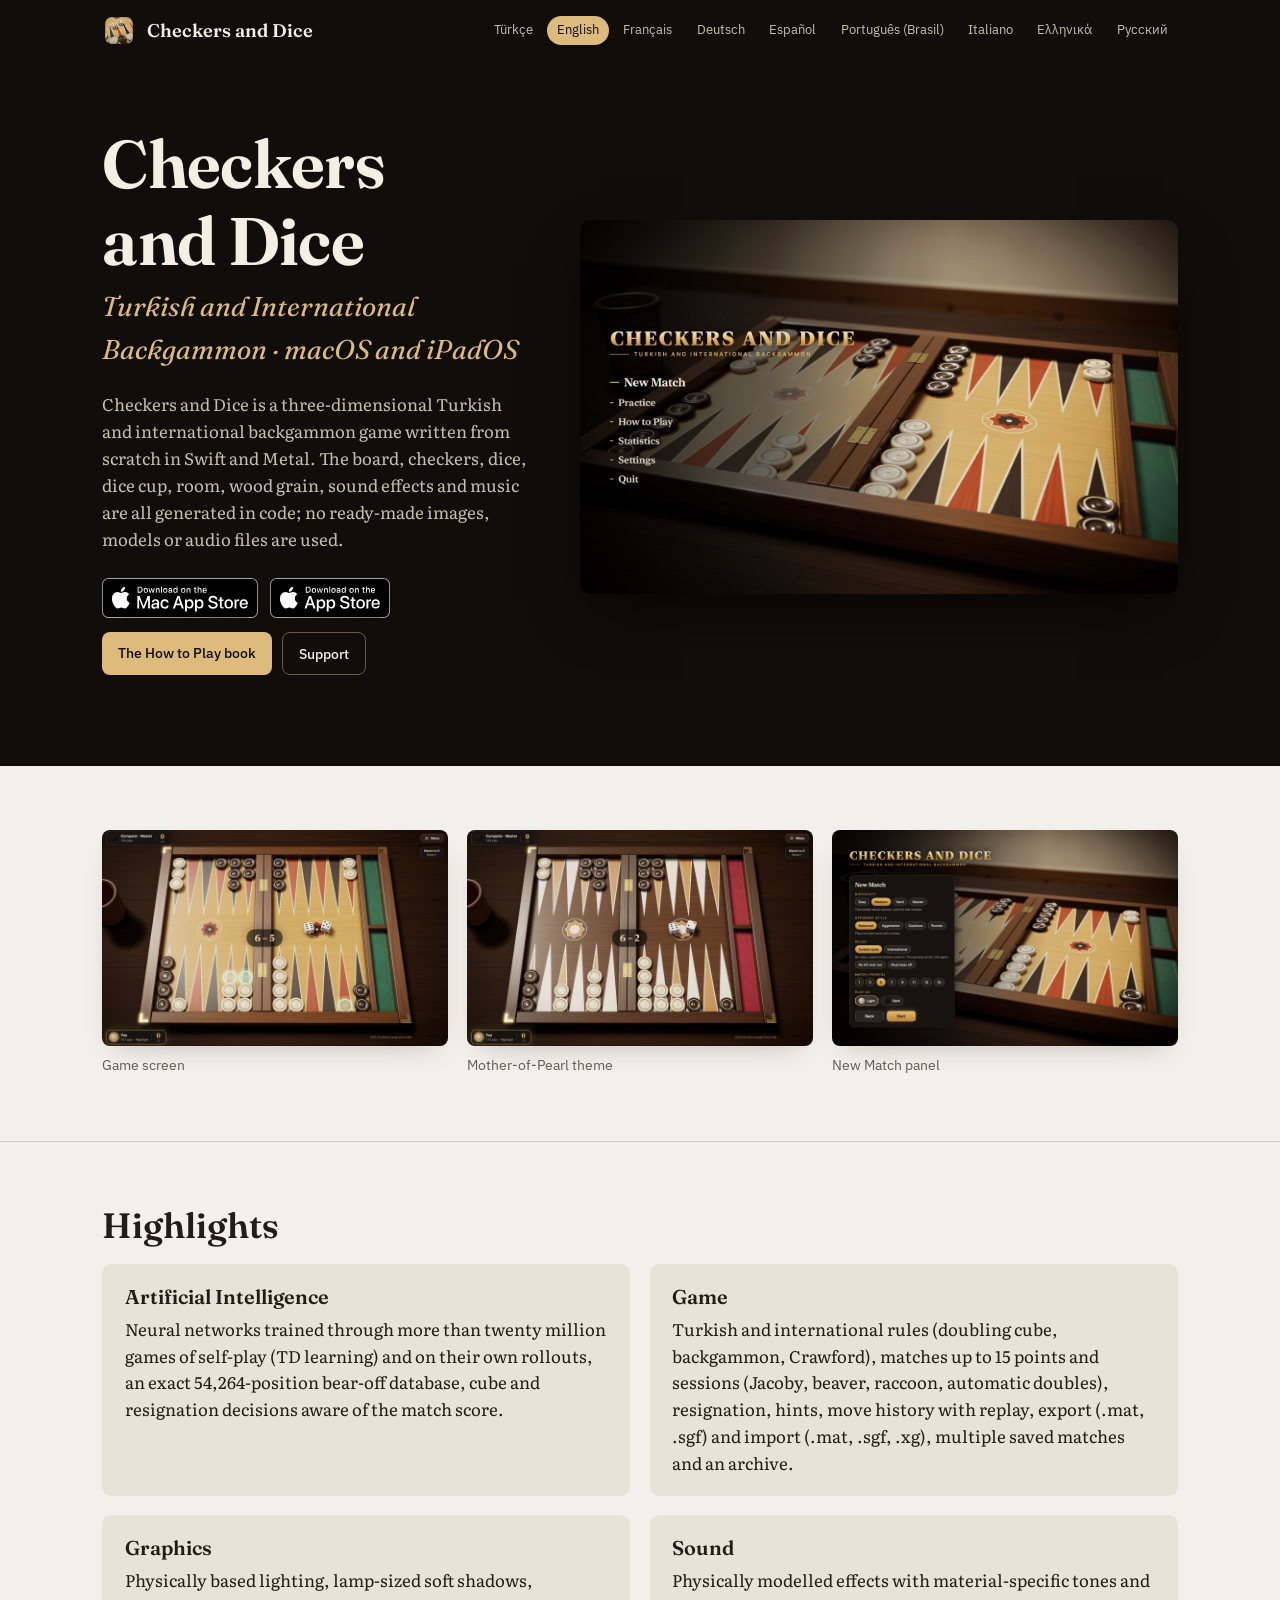
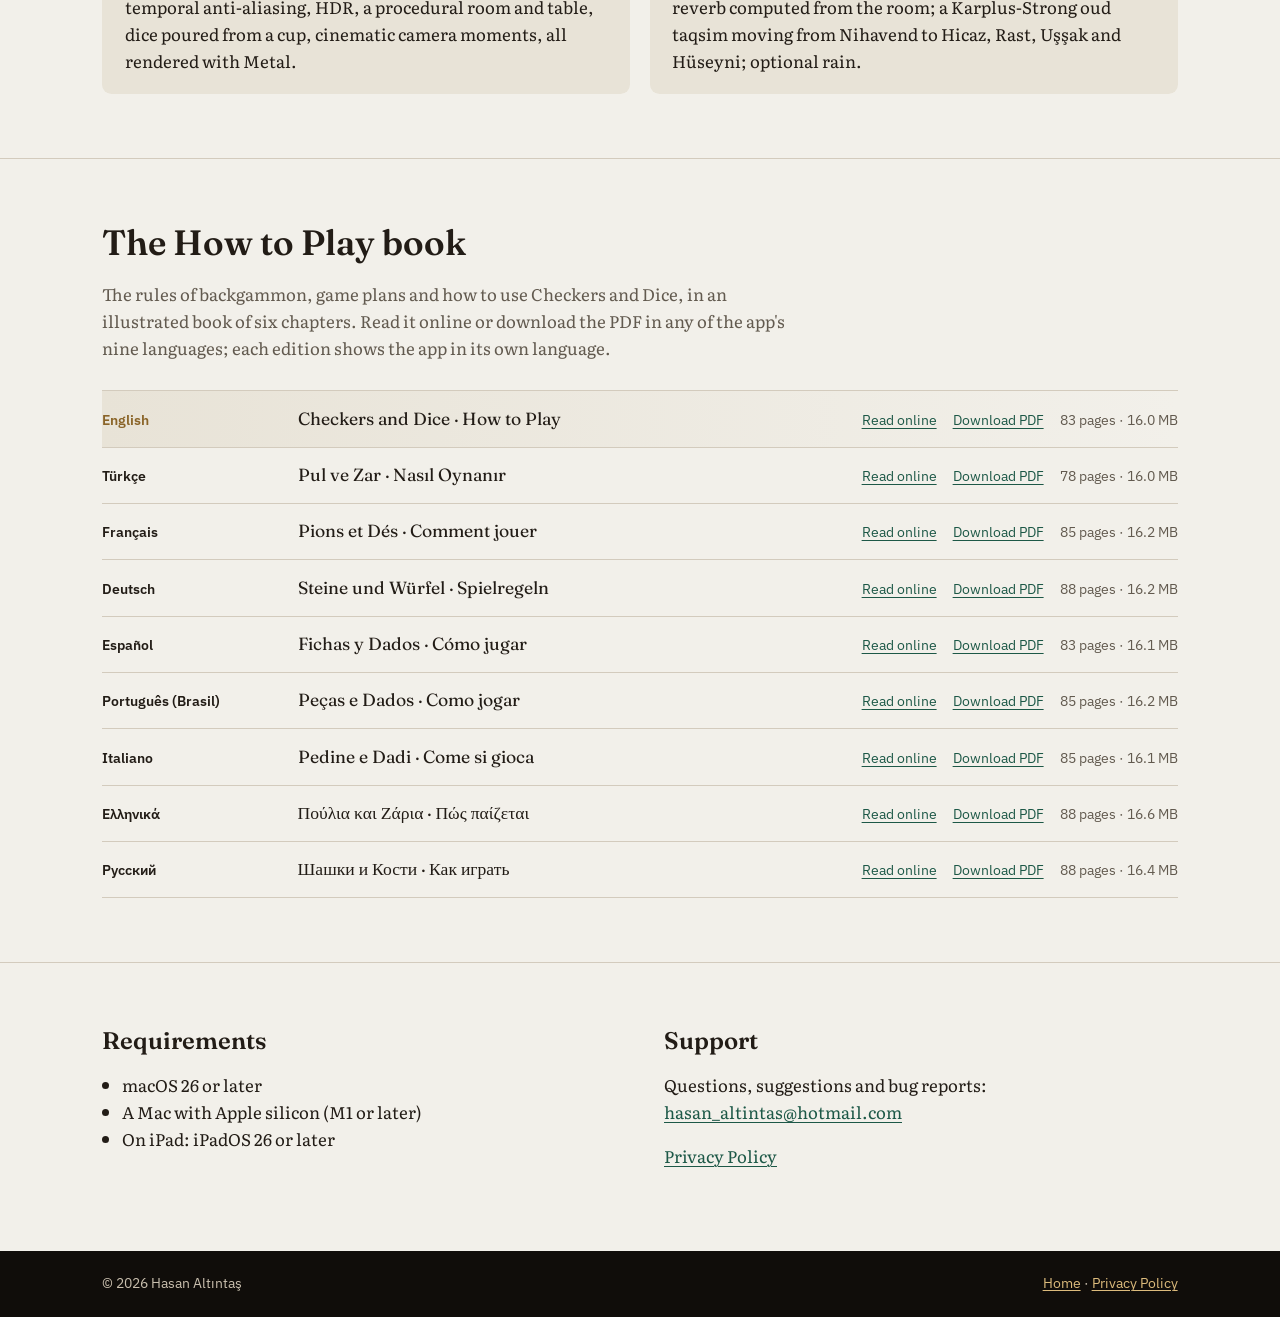
==== index.html @ a96666d7 "Dokuz dil (Yunanca ve Rusça eklendi), 1.8 kitapları ve iCloud eşitlemesini anlatan gizlilik metni" ====
<!doctype html>
<html lang="en">
<head>
<meta charset="utf-8">
<meta name="viewport" content="width=device-width, initial-scale=1">
<title>Checkers and Dice · Turkish and International Backgammon</title>
<meta name="description" content="Checkers and Dice: three-dimensional Turkish and international backgammon for the Mac and iPad. A strong computer opponent, nine languages.">
<meta name="theme-color" content="#100d0a">
<meta property="og:type" content="website"><meta property="og:url" content="https://hasanaltintas.github.io/pul-ve-zar/"><meta property="og:title" content="Checkers and Dice · Turkish and International Backgammon"><meta property="og:description" content="Checkers and Dice: three-dimensional Turkish and international backgammon for the Mac and iPad. A strong computer opponent, nine languages."><meta property="og:image" content="https://hasanaltintas.github.io/pul-ve-zar/gorsel/en/08.jpg"><meta name="twitter:card" content="summary_large_image">
<link rel="icon" href="simge.png"><link rel="apple-touch-icon" href="simge.png">
<link rel="alternate" hreflang="tr" href="https://hasanaltintas.github.io/pul-ve-zar/?lang=tr"><link rel="alternate" hreflang="en" href="https://hasanaltintas.github.io/pul-ve-zar/?lang=en"><link rel="alternate" hreflang="fr" href="https://hasanaltintas.github.io/pul-ve-zar/?lang=fr"><link rel="alternate" hreflang="de" href="https://hasanaltintas.github.io/pul-ve-zar/?lang=de"><link rel="alternate" hreflang="es" href="https://hasanaltintas.github.io/pul-ve-zar/?lang=es"><link rel="alternate" hreflang="pt" href="https://hasanaltintas.github.io/pul-ve-zar/?lang=pt"><link rel="alternate" hreflang="it" href="https://hasanaltintas.github.io/pul-ve-zar/?lang=it"><link rel="alternate" hreflang="el" href="https://hasanaltintas.github.io/pul-ve-zar/?lang=el"><link rel="alternate" hreflang="ru" href="https://hasanaltintas.github.io/pul-ve-zar/?lang=ru">
<link rel="preconnect" href="https://fonts.googleapis.com"><link rel="preconnect" href="https://fonts.gstatic.com" crossorigin>
<link rel="stylesheet" href="https://fonts.googleapis.com/css2?family=Fraunces:ital,opsz,wght@0,9..144,300..700;1,9..144,300..700&family=IBM+Plex+Sans:ital,wght@0,400;0,500;0,600;1,400&family=Literata:ital,opsz,wght@0,7..72,300..700;1,7..72,300..700&display=swap">
<style>
:root {
  --kagit: #f2f0ea; --kagit-2: #e8e3d7; --murekkep: #221c16; --soluk: #625a4f; --cizgi: #d3cbbd;
  --cuha: #1d5847; --pirinc: #8a6428; --gece: #100d0a; --gece-2: #1d1813; --gece-yazi: #f5efe3; --gece-soluk: #c9bfae;
  --gece-vurgu: #dcbb7c; --golge: rgba(20, 14, 8, 0.28);
  --baslik: "Fraunces", "Iowan Old Style", "Palatino", Georgia, serif;
  --govde: "Literata", "Iowan Old Style", "Palatino", Georgia, serif;
  --yardimci: "IBM Plex Sans", "Helvetica Neue", Arial, sans-serif;
  color-scheme: light;
}
@media (prefers-color-scheme: dark) {
  :root { --kagit: #15120f; --kagit-2: #201b16; --murekkep: #ece5d7; --soluk: #b4a996; --cizgi: #3c342b;
          --cuha: #7cc0a6; --pirinc: #d6b16a; --golge: rgba(0, 0, 0, 0.6); color-scheme: dark; }
}
* { box-sizing: border-box; }
html { -webkit-text-size-adjust: 100%; }
body { margin: 0; background: var(--kagit); color: var(--murekkep); font-family: var(--govde); font-size: 1.05rem;
       line-height: 1.6; font-optical-sizing: auto; min-height: 100vh; display: flex; flex-direction: column; }
main { flex: 1 0 auto; }
a { color: var(--cuha); text-underline-offset: 0.18em; text-decoration-thickness: 1px; }
a:focus-visible { outline: 2px solid var(--gece-vurgu); outline-offset: 3px; border-radius: 3px; }
img { max-width: 100%; height: auto; display: block; }
h1, h2, h3 { font-family: var(--baslik); text-wrap: balance; line-height: 1.15; margin: 0; }
html[data-dil="el"], html[data-dil="ru"] { --baslik: "Literata", "Iowan Old Style", Georgia, serif; }
.ic { max-width: 72rem; margin: 0 auto; padding-inline: max(1rem, 3vw); }

/* Dil seçimi: html[data-dil] yalnız o dilin bloklarını gösterir; betik yoksa bütün diller alt alta görünür */
html[data-dil] .dil { display: none; }
html[data-dil="tr"] .dil[lang="tr"] { display: revert; }
html[data-dil="en"] .dil[lang="en"] { display: revert; }
html[data-dil="fr"] .dil[lang="fr"] { display: revert; }
html[data-dil="de"] .dil[lang="de"] { display: revert; }
html[data-dil="es"] .dil[lang="es"] { display: revert; }
html[data-dil="pt"] .dil[lang="pt"] { display: revert; }
html[data-dil="it"] .dil[lang="it"] { display: revert; }
html[data-dil="el"] .dil[lang="el"] { display: revert; }
html[data-dil="ru"] .dil[lang="ru"] { display: revert; }

.ust { background: var(--gece); color: var(--gece-yazi); }
.ust .ic { display: flex; flex-wrap: wrap; align-items: center; justify-content: space-between; gap: 0.6rem 1.5rem;
           padding-block: 0.85rem; }
.marka { display: flex; align-items: center; gap: 0.7rem; color: inherit; text-decoration: none;
         font-family: var(--baslik); font-weight: 600; font-size: 1.15rem; }
.marka img { width: 2.1rem; height: 2.1rem; border-radius: 0.5rem; }
.diller { display: flex; flex-wrap: wrap; gap: 0.3rem; font-family: var(--yardimci); font-size: 0.8rem; }
.diller a { color: var(--gece-soluk); text-decoration: none; padding: 0.22rem 0.55rem; border-radius: 999px;
            border: 1px solid transparent; }
.diller a:hover { color: var(--gece-yazi); border-color: rgba(220, 187, 124, 0.35); }
html[data-dil="tr"] .diller a[data-dil="tr"] { color: var(--gece); background: var(--gece-vurgu); }
html[data-dil="en"] .diller a[data-dil="en"] { color: var(--gece); background: var(--gece-vurgu); }
html[data-dil="fr"] .diller a[data-dil="fr"] { color: var(--gece); background: var(--gece-vurgu); }
html[data-dil="de"] .diller a[data-dil="de"] { color: var(--gece); background: var(--gece-vurgu); }
html[data-dil="es"] .diller a[data-dil="es"] { color: var(--gece); background: var(--gece-vurgu); }
html[data-dil="pt"] .diller a[data-dil="pt"] { color: var(--gece); background: var(--gece-vurgu); }
html[data-dil="it"] .diller a[data-dil="it"] { color: var(--gece); background: var(--gece-vurgu); }
html[data-dil="el"] .diller a[data-dil="el"] { color: var(--gece); background: var(--gece-vurgu); }
html[data-dil="ru"] .diller a[data-dil="ru"] { color: var(--gece); background: var(--gece-vurgu); }

.kahraman { background: var(--gece); color: var(--gece-yazi); overflow: hidden; padding-block: clamp(2rem, 5vw, 4.5rem) clamp(2.5rem, 6vw, 5rem); }
.kahraman .ic { display: grid; grid-template-columns: minmax(0, 5fr) minmax(0, 7fr); gap: clamp(1.5rem, 4vw, 3.5rem);
                align-items: center; }
.kahraman h1 { font-size: clamp(2.4rem, 5.5vw, 4.2rem); font-weight: 650; letter-spacing: -0.01em; }
.kahraman .alt-baslik { font-family: var(--baslik); font-style: italic; color: var(--gece-vurgu);
                        font-size: clamp(1.25rem, 2.4vw, 1.7rem); margin: 0.35rem 0 1.2rem; }
.kahraman .giris { color: var(--gece-soluk); margin: 0; max-width: 34rem; }
.kahraman .ic > img { border-radius: 0.7rem; box-shadow: 0 1.5rem 3.5rem -1rem rgba(0, 0, 0, 0.7); }
.gecis { margin-top: 1.6rem; display: flex; flex-wrap: wrap; gap: 0.6rem; font-family: var(--yardimci); font-size: 0.9rem; }
/* App Store rozetleri kendi satırında, düğmelerin üstünde; Apple'ın rozetleri olduğu gibi: 40 px yükseklik,
   yuvarlatma ve gölge yok, aralarında ve çevrelerinde en az çeyrek yükseklik boşluk */
.magaza { margin: 1.6rem 0 0; display: flex; flex-wrap: wrap; gap: 0.75rem; }
.magaza + .gecis { margin-top: 0.9rem; }
.rozet { display: inline-block; }
.rozet img { display: block; height: 40px; width: auto; border-radius: 0; box-shadow: none; }
.dugme { display: inline-block; padding: 0.55rem 1rem; border-radius: 0.5rem; text-decoration: none; font-weight: 500; }
.dugme.dolu { background: var(--gece-vurgu); color: var(--gece); }
.dugme.cizgili { border: 1px solid rgba(220, 187, 124, 0.45); color: var(--gece-yazi); }

section.bolum { padding-block: clamp(2.5rem, 5vw, 4rem); }
section.bolum + section.bolum { border-top: 1px solid var(--cizgi); }
.bolum h2 { font-size: clamp(1.6rem, 3vw, 2.2rem); font-weight: 600; margin-bottom: 1.1rem; }
.bolum .onsoz { max-width: 44rem; color: var(--soluk); margin: 0 0 1.8rem; }

.galeri { display: grid; grid-template-columns: repeat(3, minmax(0, 1fr)); gap: 1.2rem; margin: 0; }
.galeri figure { margin: 0; }
.galeri img { border-radius: 0.5rem; box-shadow: 0 0.8rem 1.8rem -1rem var(--golge); }
.galeri figcaption { font-family: var(--yardimci); font-size: 0.85rem; color: var(--soluk); margin-top: 0.55rem; }

.kartlar { display: grid; grid-template-columns: repeat(2, minmax(0, 1fr)); gap: 1.2rem; }
.kart { background: var(--kagit-2); border-radius: 0.6rem; padding: 1.3rem 1.4rem 1.2rem; }
.kart h3 { font-size: 1.25rem; font-weight: 600; margin-bottom: 0.5rem; }
.kart p { margin: 0; }

.kitaplar { list-style: none; margin: 0; padding: 0; border-top: 1px solid var(--cizgi); }
.kitaplar li { display: grid; grid-template-columns: minmax(0, 11rem) minmax(0, 1fr) auto; gap: 0.4rem 1.2rem;
               align-items: baseline; padding: 0.85rem 0; border-bottom: 1px solid var(--cizgi); }
.kitaplar .k-dil { font-family: var(--yardimci); font-weight: 600; font-size: 0.9rem; }
.kitaplar .k-ad { font-family: var(--baslik); font-size: 1.1rem; }
.kitaplar .k-bag { font-family: var(--yardimci); font-size: 0.9rem; display: flex; flex-wrap: wrap; gap: 0.3rem 1rem;
                   justify-content: flex-end; }
.kitaplar .k-bag span { color: var(--soluk); }
.kitaplar li.bu { background: linear-gradient(90deg, var(--kagit-2), transparent); }
.kitaplar li.bu .k-dil { color: var(--pirinc); }

.iki { display: grid; grid-template-columns: repeat(2, minmax(0, 1fr)); gap: 2rem 3rem; }
.iki h2 { font-size: 1.5rem; }
.iki ul { margin: 0; padding-left: 1.2rem; }

.alt { background: var(--gece); color: var(--gece-soluk); font-family: var(--yardimci); font-size: 0.85rem; }
.alt .ic { display: flex; flex-wrap: wrap; justify-content: space-between; gap: 0.5rem 2rem; padding-block: 1.4rem; }
.alt a { color: var(--gece-vurgu); }

.gizlilik { max-width: 44rem; padding-block: clamp(2.5rem, 5vw, 4rem); }
.gizlilik h1 { font-size: clamp(1.9rem, 4vw, 2.6rem); font-weight: 600; margin-bottom: 0.4rem; }
.gizlilik .tarih { font-family: var(--yardimci); font-size: 0.9rem; color: var(--soluk); margin: 0 0 1.6rem; }
.gizlilik li { margin: 0.45rem 0; }

@media (max-width: 52rem) {
  .kahraman .ic, .iki { grid-template-columns: minmax(0, 1fr); }
  .galeri { grid-template-columns: minmax(0, 1fr); }
  .kartlar { grid-template-columns: minmax(0, 1fr); }
  .kitaplar li { grid-template-columns: minmax(0, 1fr); }
  .kitaplar .k-bag { justify-content: flex-start; }
}
</style>
<script>(function () {
  var D = ["tr", "en", "fr", "de", "es", "pt", "it", "el", "ru"], d = null;
  try { var q = String(new URLSearchParams(location.search).get("lang")).slice(0, 2).toLowerCase(); if (D.indexOf(q) >= 0) d = q; } catch (e) {}
  if (!d) { try { var s = localStorage.getItem("pulzar-dil"); if (D.indexOf(s) >= 0) d = s; } catch (e) {} }
  if (!d) { var l = navigator.languages || [navigator.language || ""];
            for (var i = 0; i < l.length && !d; i++) { var k = String(l[i]).slice(0, 2).toLowerCase(); if (D.indexOf(k) >= 0) d = k; } }
  d = d || "en";
  document.documentElement.setAttribute("data-dil", d);
  document.documentElement.lang = d;
})();</script>
</head>
<body>
<header class="ust"><div class="ic"><a class="marka" href="./"><img src="simge.png" alt="" width="36" height="36"><span class="dil" lang="tr">Pul ve Zar</span><span class="dil" lang="en">Checkers and Dice</span><span class="dil" lang="fr">Pions et Dés</span><span class="dil" lang="de">Steine und Würfel</span><span class="dil" lang="es">Fichas y Dados</span><span class="dil" lang="pt">Peças e Dados</span><span class="dil" lang="it">Pedine e Dadi</span><span class="dil" lang="el">Πούλια και Ζάρια</span><span class="dil" lang="ru">Шашки и Кости</span></a><nav class="diller" aria-label="Language"><a href="?lang=tr" hreflang="tr" lang="tr" data-dil="tr">Türkçe</a><a href="?lang=en" hreflang="en" lang="en" data-dil="en">English</a><a href="?lang=fr" hreflang="fr" lang="fr" data-dil="fr">Français</a><a href="?lang=de" hreflang="de" lang="de" data-dil="de">Deutsch</a><a href="?lang=es" hreflang="es" lang="es" data-dil="es">Español</a><a href="?lang=pt" hreflang="pt" lang="pt" data-dil="pt">Português (Brasil)</a><a href="?lang=it" hreflang="it" lang="it" data-dil="it">Italiano</a><a href="?lang=el" hreflang="el" lang="el" data-dil="el">Ελληνικά</a><a href="?lang=ru" hreflang="ru" lang="ru" data-dil="ru">Русский</a></nav></div></header>
<main>
<div class="dil" lang="tr">
<section class="kahraman"><div class="ic"><div><h1>Pul ve Zar</h1><p class="alt-baslik">Türk ve Uluslararası Tavla · macOS ve iPadOS</p><p class="giris">Pul ve Zar, baştan sona Swift ve Metal ile yazılmış, üç boyutlu bir Türk ve uluslararası tavla oyunudur. Tahta, pullar, zarlar, zar kupası, oda, ahşap dokular, ses efektleri ve fon müziği tamamen kodla üretilir; hiçbir hazır görsel, model ya da ses dosyası kullanılmaz.</p><p class="magaza"><a class="rozet" href="https://apps.apple.com/app/id6815371199?platform=mac"><img src="rozet/tr.svg" alt="Mac App Store’dan İndirin" width="188" height="40"></a><a class="rozet" href="https://apps.apple.com/app/id6815371199?platform=ipad"><img src="rozet/app-store-tr.svg" alt="App Store’dan İndirin" width="151" height="40"></a></p><p class="gecis"><a class="dugme dolu" href="#kitap-tr">Nasıl Oynanır kitabı</a><a class="dugme cizgili" href="#destek-tr">Destek</a></p></div><img src="gorsel/tr/08.jpg" alt="Ana Menü" width="1440" height="900" loading="lazy"></div></section>
<section class="bolum"><div class="ic"><div class="galeri"><figure><img src="gorsel/tr/01.jpg" alt="Oyun ekranı" width="1440" height="900" loading="lazy"><figcaption>Oyun ekranı</figcaption></figure><figure><img src="gorsel/tr/02.jpg" alt="Sedef Kakma teması" width="1440" height="900" loading="lazy"><figcaption>Sedef Kakma teması</figcaption></figure><figure><img src="gorsel/tr/05.jpg" alt="Yeni Maç paneli" width="1440" height="900" loading="lazy"><figcaption>Yeni Maç paneli</figcaption></figure></div></div></section>
<section class="bolum"><div class="ic"><h2>Öne çıkanlar</h2><div class="kartlar"><article class="kart"><h3>Yapay Zekâ</h3><p>Kendi kendine yirmi milyondan fazla oyunla (TD öğrenmesi) ve kendi benzetimleriyle eğitilmiş sinir ağları, 54.264 konumluk kesin toplama veritabanı, maç skoruna göre küp ve pes kararları.</p></article><article class="kart"><h3>Oyun</h3><p>Türk ve uluslararası kurallar (vido küpü, katmerli mars, Crawford), 15 puana dek maçlar ve oturumlar (Jacoby, beaver, raccoon, otomatik vido), pes, ipucu, hamle geçmişi ve yeniden izleme, dışa aktarma (.mat, .sgf) ve içe aktarma (.mat, .sgf, .xg), birden çok kayıtlı maç ve arşiv.</p></article><article class="kart"><h3>Görsellik</h3><p>Metal ile fiziksel tabanlı aydınlatma, lambadan türeyen yumuşak gölgeler, zamansal kenar yumuşatma, HDR, yordamsal oda ve masa, kupadan dökülen zarlar, sinematik kamera.</p></article><article class="kart"><h3>Ses</h3><p>Fiziksel modellemeyle sentezlenen efektler; malzemeye göre tınılar, odanın ölçülerinden hesaplanan yankı; Karplus‑Strong ud taksimi Nihavend'den Hicaz, Rast, Uşşak ve Hüseyni'ye geçer; isteğe bağlı yağmur.</p></article></div></div></section>
<section class="bolum" id="kitap-tr"><div class="ic"><h2>Nasıl Oynanır kitabı</h2><p class="onsoz">Tavlanın kuralları, oyun planları ve Pul ve Zar'ın kullanımı, altı bölümlük resimli bir kitapta. Kitabı uygulamanın desteklediği dokuz dilde çevrimiçi okuyabilir ya da PDF olarak indirebilirsiniz; her dilde görüntüler o dildeki uygulamadan alınmıştır.</p><ul class="kitaplar"><li class="bu" lang="tr"><span class="k-dil">Türkçe</span><span class="k-ad">Pul ve Zar · Nasıl Oynanır</span><span class="k-bag" lang="tr"><a href="kitap/tr/">Çevrimiçi oku</a><a href="kitap/tr/Pul-ve-Zar-Nasil-Oynanir.pdf" download>PDF indir</a><span>78 sayfa · 16,0 MB</span></span></li><li class="" lang="en"><span class="k-dil">English</span><span class="k-ad">Checkers and Dice · How to Play</span><span class="k-bag" lang="tr"><a href="kitap/en/">Çevrimiçi oku</a><a href="kitap/en/Checkers-and-Dice-How-to-Play.pdf" download>PDF indir</a><span>83 sayfa · 16,0 MB</span></span></li><li class="" lang="fr"><span class="k-dil">Français</span><span class="k-ad">Pions et Dés · Comment jouer</span><span class="k-bag" lang="tr"><a href="kitap/fr/">Çevrimiçi oku</a><a href="kitap/fr/Pions-et-Des-Comment-jouer.pdf" download>PDF indir</a><span>85 sayfa · 16,2 MB</span></span></li><li class="" lang="de"><span class="k-dil">Deutsch</span><span class="k-ad">Steine und Würfel · Spielregeln</span><span class="k-bag" lang="tr"><a href="kitap/de/">Çevrimiçi oku</a><a href="kitap/de/Steine-und-Wuerfel-Spielregeln.pdf" download>PDF indir</a><span>88 sayfa · 16,2 MB</span></span></li><li class="" lang="es"><span class="k-dil">Español</span><span class="k-ad">Fichas y Dados · Cómo jugar</span><span class="k-bag" lang="tr"><a href="kitap/es/">Çevrimiçi oku</a><a href="kitap/es/Fichas-y-Dados-Como-jugar.pdf" download>PDF indir</a><span>83 sayfa · 16,1 MB</span></span></li><li class="" lang="pt"><span class="k-dil">Português (Brasil)</span><span class="k-ad">Peças e Dados · Como jogar</span><span class="k-bag" lang="tr"><a href="kitap/pt/">Çevrimiçi oku</a><a href="kitap/pt/Pecas-e-Dados-Como-jogar.pdf" download>PDF indir</a><span>85 sayfa · 16,2 MB</span></span></li><li class="" lang="it"><span class="k-dil">Italiano</span><span class="k-ad">Pedine e Dadi · Come si gioca</span><span class="k-bag" lang="tr"><a href="kitap/it/">Çevrimiçi oku</a><a href="kitap/it/Pedine-e-Dadi-Come-si-gioca.pdf" download>PDF indir</a><span>85 sayfa · 16,1 MB</span></span></li><li class="" lang="el"><span class="k-dil">Ελληνικά</span><span class="k-ad">Πούλια και Ζάρια · Πώς παίζεται</span><span class="k-bag" lang="tr"><a href="kitap/el/">Çevrimiçi oku</a><a href="kitap/el/Poulia-kai-Zaria-Pos-Paizetai.pdf" download>PDF indir</a><span>88 sayfa · 16,6 MB</span></span></li><li class="" lang="ru"><span class="k-dil">Русский</span><span class="k-ad">Шашки и Кости · Как играть</span><span class="k-bag" lang="tr"><a href="kitap/ru/">Çevrimiçi oku</a><a href="kitap/ru/Shashki-i-Kosti-Kak-igrat.pdf" download>PDF indir</a><span>88 sayfa · 16,4 MB</span></span></li></ul></div></section>
<section class="bolum" id="destek-tr"><div class="ic iki"><div><h2>Gereksinimler</h2><ul><li>macOS 26 ya da sonrası</li><li>Apple çipli bir Mac (M1 ya da sonrası)</li><li>iPad'de iPadOS 26 ya da sonrası</li></ul></div><div><h2>Destek</h2><p>Soru, öneri ve hata bildirimleri için: <a href="mailto:hasan_altintas@hotmail.com">hasan_altintas@hotmail.com</a></p><p><a href="privacy-policy.html?lang=tr">Gizlilik Politikası</a></p></div></div></section>
</div>
<div class="dil" lang="en">
<section class="kahraman"><div class="ic"><div><h1>Checkers and Dice</h1><p class="alt-baslik">Turkish and International Backgammon · macOS and iPadOS</p><p class="giris">Checkers and Dice is a three-dimensional Turkish and international backgammon game written from scratch in Swift and Metal. The board, checkers, dice, dice cup, room, wood grain, sound effects and music are all generated in code; no ready-made images, models or audio files are used.</p><p class="magaza"><a class="rozet" href="https://apps.apple.com/app/id6815371199?platform=mac"><img src="rozet/en.svg" alt="Download on the Mac App Store" width="156" height="40"></a><a class="rozet" href="https://apps.apple.com/app/id6815371199?platform=ipad"><img src="rozet/app-store-en.svg" alt="Download on the App Store" width="120" height="40"></a></p><p class="gecis"><a class="dugme dolu" href="#kitap-en">The How to Play book</a><a class="dugme cizgili" href="#destek-en">Support</a></p></div><img src="gorsel/en/08.jpg" alt="Main Menu" width="1440" height="900" loading="lazy"></div></section>
<section class="bolum"><div class="ic"><div class="galeri"><figure><img src="gorsel/en/01.jpg" alt="Game screen" width="1440" height="900" loading="lazy"><figcaption>Game screen</figcaption></figure><figure><img src="gorsel/en/02.jpg" alt="Mother-of-Pearl theme" width="1440" height="900" loading="lazy"><figcaption>Mother-of-Pearl theme</figcaption></figure><figure><img src="gorsel/en/05.jpg" alt="New Match panel" width="1440" height="900" loading="lazy"><figcaption>New Match panel</figcaption></figure></div></div></section>
<section class="bolum"><div class="ic"><h2>Highlights</h2><div class="kartlar"><article class="kart"><h3>Artificial Intelligence</h3><p>Neural networks trained through more than twenty million games of self-play (TD learning) and on their own rollouts, an exact 54,264-position bear-off database, cube and resignation decisions aware of the match score.</p></article><article class="kart"><h3>Game</h3><p>Turkish and international rules (doubling cube, backgammon, Crawford), matches up to 15 points and sessions (Jacoby, beaver, raccoon, automatic doubles), resignation, hints, move history with replay, export (.mat, .sgf) and import (.mat, .sgf, .xg), multiple saved matches and an archive.</p></article><article class="kart"><h3>Graphics</h3><p>Physically based lighting, lamp-sized soft shadows, temporal anti-aliasing, HDR, a procedural room and table, dice poured from a cup, cinematic camera moments, all rendered with Metal.</p></article><article class="kart"><h3>Sound</h3><p>Physically modelled effects with material-specific tones and reverb computed from the room; a Karplus‑Strong oud taqsim moving from Nihavend to Hicaz, Rast, Uşşak and Hüseyni; optional rain.</p></article></div></div></section>
<section class="bolum" id="kitap-en"><div class="ic"><h2>The How to Play book</h2><p class="onsoz">The rules of backgammon, game plans and how to use Checkers and Dice, in an illustrated book of six chapters. Read it online or download the PDF in any of the app's nine languages; each edition shows the app in its own language.</p><ul class="kitaplar"><li class="bu" lang="en"><span class="k-dil">English</span><span class="k-ad">Checkers and Dice · How to Play</span><span class="k-bag" lang="en"><a href="kitap/en/">Read online</a><a href="kitap/en/Checkers-and-Dice-How-to-Play.pdf" download>Download PDF</a><span>83 pages · 16.0 MB</span></span></li><li class="" lang="tr"><span class="k-dil">Türkçe</span><span class="k-ad">Pul ve Zar · Nasıl Oynanır</span><span class="k-bag" lang="en"><a href="kitap/tr/">Read online</a><a href="kitap/tr/Pul-ve-Zar-Nasil-Oynanir.pdf" download>Download PDF</a><span>78 pages · 16.0 MB</span></span></li><li class="" lang="fr"><span class="k-dil">Français</span><span class="k-ad">Pions et Dés · Comment jouer</span><span class="k-bag" lang="en"><a href="kitap/fr/">Read online</a><a href="kitap/fr/Pions-et-Des-Comment-jouer.pdf" download>Download PDF</a><span>85 pages · 16.2 MB</span></span></li><li class="" lang="de"><span class="k-dil">Deutsch</span><span class="k-ad">Steine und Würfel · Spielregeln</span><span class="k-bag" lang="en"><a href="kitap/de/">Read online</a><a href="kitap/de/Steine-und-Wuerfel-Spielregeln.pdf" download>Download PDF</a><span>88 pages · 16.2 MB</span></span></li><li class="" lang="es"><span class="k-dil">Español</span><span class="k-ad">Fichas y Dados · Cómo jugar</span><span class="k-bag" lang="en"><a href="kitap/es/">Read online</a><a href="kitap/es/Fichas-y-Dados-Como-jugar.pdf" download>Download PDF</a><span>83 pages · 16.1 MB</span></span></li><li class="" lang="pt"><span class="k-dil">Português (Brasil)</span><span class="k-ad">Peças e Dados · Como jogar</span><span class="k-bag" lang="en"><a href="kitap/pt/">Read online</a><a href="kitap/pt/Pecas-e-Dados-Como-jogar.pdf" download>Download PDF</a><span>85 pages · 16.2 MB</span></span></li><li class="" lang="it"><span class="k-dil">Italiano</span><span class="k-ad">Pedine e Dadi · Come si gioca</span><span class="k-bag" lang="en"><a href="kitap/it/">Read online</a><a href="kitap/it/Pedine-e-Dadi-Come-si-gioca.pdf" download>Download PDF</a><span>85 pages · 16.1 MB</span></span></li><li class="" lang="el"><span class="k-dil">Ελληνικά</span><span class="k-ad">Πούλια και Ζάρια · Πώς παίζεται</span><span class="k-bag" lang="en"><a href="kitap/el/">Read online</a><a href="kitap/el/Poulia-kai-Zaria-Pos-Paizetai.pdf" download>Download PDF</a><span>88 pages · 16.6 MB</span></span></li><li class="" lang="ru"><span class="k-dil">Русский</span><span class="k-ad">Шашки и Кости · Как играть</span><span class="k-bag" lang="en"><a href="kitap/ru/">Read online</a><a href="kitap/ru/Shashki-i-Kosti-Kak-igrat.pdf" download>Download PDF</a><span>88 pages · 16.4 MB</span></span></li></ul></div></section>
<section class="bolum" id="destek-en"><div class="ic iki"><div><h2>Requirements</h2><ul><li>macOS 26 or later</li><li>A Mac with Apple silicon (M1 or later)</li><li>On iPad: iPadOS 26 or later</li></ul></div><div><h2>Support</h2><p>Questions, suggestions and bug reports: <a href="mailto:hasan_altintas@hotmail.com">hasan_altintas@hotmail.com</a></p><p><a href="privacy-policy.html?lang=en">Privacy Policy</a></p></div></div></section>
</div>
<div class="dil" lang="fr">
<section class="kahraman"><div class="ic"><div><h1>Pions et Dés</h1><p class="alt-baslik">Backgammon turc et international · macOS et iPadOS</p><p class="giris">Pions et Dés est un backgammon turc et international en trois dimensions, écrit de A à Z en Swift et Metal. Le plateau, les pions, les dés, le cornet, la pièce, le veinage du bois, les effets sonores et la musique sont entièrement générés par le code ; aucune image, aucun modèle ni aucun fichier audio tout fait n’est utilisé.</p><p class="magaza"><a class="rozet" href="https://apps.apple.com/app/id6815371199?platform=mac"><img src="rozet/fr.svg" alt="Télécharger dans le Mac App Store" width="156" height="40"></a><a class="rozet" href="https://apps.apple.com/app/id6815371199?platform=ipad"><img src="rozet/app-store-fr.svg" alt="Télécharger dans l’App Store" width="127" height="40"></a></p><p class="gecis"><a class="dugme dolu" href="#kitap-fr">Le livre Comment jouer</a><a class="dugme cizgili" href="#destek-fr">Assistance</a></p></div><img src="gorsel/fr/08.jpg" alt="Menu principal" width="1440" height="900" loading="lazy"></div></section>
<section class="bolum"><div class="ic"><div class="galeri"><figure><img src="gorsel/fr/01.jpg" alt="Écran de jeu" width="1440" height="900" loading="lazy"><figcaption>Écran de jeu</figcaption></figure><figure><img src="gorsel/fr/02.jpg" alt="Thème Marqueterie de nacre" width="1440" height="900" loading="lazy"><figcaption>Thème Marqueterie de nacre</figcaption></figure><figure><img src="gorsel/fr/05.jpg" alt="Panneau Nouveau match" width="1440" height="900" loading="lazy"><figcaption>Panneau Nouveau match</figcaption></figure></div></div></section>
<section class="bolum"><div class="ic"><h2>Points forts</h2><div class="kartlar"><article class="kart"><h3>Intelligence artificielle</h3><p>Des réseaux de neurones entraînés sur plus de vingt millions de parties jouées contre eux-mêmes (apprentissage TD) et sur leurs propres rollouts, une base exacte de 54 264 positions pour la sortie des pions, des décisions de videau et d’abandon qui tiennent compte du score du match.</p></article><article class="kart"><h3>Jeu</h3><p>Règles turques et internationales (videau, backgammon, Crawford), matchs jusqu’à 15 points et sessions (Jacoby, beaver, raccoon, doubles automatiques), abandon, indices, historique des coups avec relecture, export (.mat, .sgf) et import (.mat, .sgf, .xg), plusieurs matchs enregistrés et des archives.</p></article><article class="kart"><h3>Graphismes</h3><p>Éclairage physiquement réaliste, ombres douces à la taille de la lampe, anticrénelage temporel, HDR, pièce et table procédurales, dés versés d’un cornet et moments de caméra cinématiques, le tout rendu avec Metal.</p></article><article class="kart"><h3>Son</h3><p>Effets modélisés physiquement, timbres propres à chaque matière et réverbération calculée d’après la pièce ; un taqsim d’oud Karplus‑Strong qui passe du Nihavend au Hicaz, au Rast, à l’Uşşak et au Hüseyni ; pluie en option.</p></article></div></div></section>
<section class="bolum" id="kitap-fr"><div class="ic"><h2>Le livre Comment jouer</h2><p class="onsoz">Les règles du backgammon, les plans de jeu et l’utilisation de Pions et Dés, dans un livre illustré en six chapitres. Lisez-le en ligne ou téléchargez le PDF dans l’une des neuf langues de l’app ; chaque édition montre l’app dans sa langue.</p><ul class="kitaplar"><li class="bu" lang="fr"><span class="k-dil">Français</span><span class="k-ad">Pions et Dés · Comment jouer</span><span class="k-bag" lang="fr"><a href="kitap/fr/">Lire en ligne</a><a href="kitap/fr/Pions-et-Des-Comment-jouer.pdf" download>Télécharger le PDF</a><span>85 pages · 16,2 Mo</span></span></li><li class="" lang="tr"><span class="k-dil">Türkçe</span><span class="k-ad">Pul ve Zar · Nasıl Oynanır</span><span class="k-bag" lang="fr"><a href="kitap/tr/">Lire en ligne</a><a href="kitap/tr/Pul-ve-Zar-Nasil-Oynanir.pdf" download>Télécharger le PDF</a><span>78 pages · 16,0 Mo</span></span></li><li class="" lang="en"><span class="k-dil">English</span><span class="k-ad">Checkers and Dice · How to Play</span><span class="k-bag" lang="fr"><a href="kitap/en/">Lire en ligne</a><a href="kitap/en/Checkers-and-Dice-How-to-Play.pdf" download>Télécharger le PDF</a><span>83 pages · 16,0 Mo</span></span></li><li class="" lang="de"><span class="k-dil">Deutsch</span><span class="k-ad">Steine und Würfel · Spielregeln</span><span class="k-bag" lang="fr"><a href="kitap/de/">Lire en ligne</a><a href="kitap/de/Steine-und-Wuerfel-Spielregeln.pdf" download>Télécharger le PDF</a><span>88 pages · 16,2 Mo</span></span></li><li class="" lang="es"><span class="k-dil">Español</span><span class="k-ad">Fichas y Dados · Cómo jugar</span><span class="k-bag" lang="fr"><a href="kitap/es/">Lire en ligne</a><a href="kitap/es/Fichas-y-Dados-Como-jugar.pdf" download>Télécharger le PDF</a><span>83 pages · 16,1 Mo</span></span></li><li class="" lang="pt"><span class="k-dil">Português (Brasil)</span><span class="k-ad">Peças e Dados · Como jogar</span><span class="k-bag" lang="fr"><a href="kitap/pt/">Lire en ligne</a><a href="kitap/pt/Pecas-e-Dados-Como-jogar.pdf" download>Télécharger le PDF</a><span>85 pages · 16,2 Mo</span></span></li><li class="" lang="it"><span class="k-dil">Italiano</span><span class="k-ad">Pedine e Dadi · Come si gioca</span><span class="k-bag" lang="fr"><a href="kitap/it/">Lire en ligne</a><a href="kitap/it/Pedine-e-Dadi-Come-si-gioca.pdf" download>Télécharger le PDF</a><span>85 pages · 16,1 Mo</span></span></li><li class="" lang="el"><span class="k-dil">Ελληνικά</span><span class="k-ad">Πούλια και Ζάρια · Πώς παίζεται</span><span class="k-bag" lang="fr"><a href="kitap/el/">Lire en ligne</a><a href="kitap/el/Poulia-kai-Zaria-Pos-Paizetai.pdf" download>Télécharger le PDF</a><span>88 pages · 16,6 Mo</span></span></li><li class="" lang="ru"><span class="k-dil">Русский</span><span class="k-ad">Шашки и Кости · Как играть</span><span class="k-bag" lang="fr"><a href="kitap/ru/">Lire en ligne</a><a href="kitap/ru/Shashki-i-Kosti-Kak-igrat.pdf" download>Télécharger le PDF</a><span>88 pages · 16,4 Mo</span></span></li></ul></div></section>
<section class="bolum" id="destek-fr"><div class="ic iki"><div><h2>Configuration requise</h2><ul><li>macOS 26 ou version ultérieure</li><li>Un Mac avec puce Apple (M1 ou ultérieure)</li><li>Sur iPad : iPadOS 26 ou version ultérieure</li></ul></div><div><h2>Assistance</h2><p>Questions, suggestions et signalements de bugs : <a href="mailto:hasan_altintas@hotmail.com">hasan_altintas@hotmail.com</a></p><p><a href="privacy-policy.html?lang=fr">Politique de confidentialité</a></p></div></div></section>
</div>
<div class="dil" lang="de">
<section class="kahraman"><div class="ic"><div><h1>Steine und Würfel</h1><p class="alt-baslik">Türkisches und internationales Backgammon · macOS und iPadOS</p><p class="giris">Steine und Würfel ist ein dreidimensionales türkisches und internationales Backgammon, von Grund auf in Swift und Metal geschrieben. Brett, Steine, Würfel, Würfelbecher, Raum, Holzmaserung, Soundeffekte und Musik entstehen vollständig im Code; es werden keine fertigen Bilder, Modelle oder Audiodateien verwendet.</p><p class="magaza"><a class="rozet" href="https://apps.apple.com/app/id6815371199?platform=mac"><img src="rozet/de.svg" alt="Laden im Mac App Store" width="156" height="40"></a><a class="rozet" href="https://apps.apple.com/app/id6815371199?platform=ipad"><img src="rozet/app-store-de.svg" alt="Laden im App Store" width="120" height="40"></a></p><p class="gecis"><a class="dugme dolu" href="#kitap-de">Das Buch Spielregeln</a><a class="dugme cizgili" href="#destek-de">Support</a></p></div><img src="gorsel/de/08.jpg" alt="Hauptmenü" width="1440" height="900" loading="lazy"></div></section>
<section class="bolum"><div class="ic"><div class="galeri"><figure><img src="gorsel/de/01.jpg" alt="Spielbildschirm" width="1440" height="900" loading="lazy"><figcaption>Spielbildschirm</figcaption></figure><figure><img src="gorsel/de/02.jpg" alt="Thema Perlmutt-Intarsien" width="1440" height="900" loading="lazy"><figcaption>Thema Perlmutt-Intarsien</figcaption></figure><figure><img src="gorsel/de/05.jpg" alt="Bereich „Neues Match“" width="1440" height="900" loading="lazy"><figcaption>Bereich „Neues Match“</figcaption></figure></div></div></section>
<section class="bolum"><div class="ic"><h2>Highlights</h2><div class="kartlar"><article class="kart"><h3>Künstliche Intelligenz</h3><p>Neuronale Netze, trainiert mit über zwanzig Millionen Partien gegen sich selbst (TD-Lernen) und mit eigenen Rollouts, eine exakte Auswürfel-Datenbank mit 54.264 Stellungen sowie Doppler- und Aufgabeentscheidungen, die den Matchstand berücksichtigen.</p></article><article class="kart"><h3>Spiel</h3><p>Türkische und internationale Regeln (Dopplerwürfel, Backgammon, Crawford), Matches bis 15 Punkte und Sitzungen (Jacoby, Beaver, Raccoon, automatische Verdopplung), Aufgeben, Tipps, Zugverlauf mit Wiedergabe, Export (.mat, .sgf) und Import (.mat, .sgf, .xg), mehrere gespeicherte Matches und ein Archiv.</p></article><article class="kart"><h3>Grafik</h3><p>Physikalisch basierte Beleuchtung, weiche Schatten in Lampengröße, temporales Anti-Aliasing, HDR, prozeduraler Raum und Tisch, aus dem Becher geschüttete Würfel und filmische Kameramomente, alles mit Metal gerendert.</p></article><article class="kart"><h3>Klang</h3><p>Physikalisch modellierte Effekte mit materialtypischen Klangfarben und aus dem Raum berechnetem Hall; ein Karplus‑Strong-Oud-Taqsim, der von Nihavend zu Hicaz, Rast, Uşşak und Hüseyni wechselt; Regen auf Wunsch.</p></article></div></div></section>
<section class="bolum" id="kitap-de"><div class="ic"><h2>Das Buch Spielregeln</h2><p class="onsoz">Die Regeln des Backgammon, Spielpläne und die Bedienung von Steine und Würfel in einem bebilderten Buch mit sechs Kapiteln. Lies es online oder lade das PDF in einer der neun Sprachen der App herunter; jede Ausgabe zeigt die App in ihrer Sprache.</p><ul class="kitaplar"><li class="bu" lang="de"><span class="k-dil">Deutsch</span><span class="k-ad">Steine und Würfel · Spielregeln</span><span class="k-bag" lang="de"><a href="kitap/de/">Online lesen</a><a href="kitap/de/Steine-und-Wuerfel-Spielregeln.pdf" download>PDF herunterladen</a><span>88 Seiten · 16,2 MB</span></span></li><li class="" lang="tr"><span class="k-dil">Türkçe</span><span class="k-ad">Pul ve Zar · Nasıl Oynanır</span><span class="k-bag" lang="de"><a href="kitap/tr/">Online lesen</a><a href="kitap/tr/Pul-ve-Zar-Nasil-Oynanir.pdf" download>PDF herunterladen</a><span>78 Seiten · 16,0 MB</span></span></li><li class="" lang="en"><span class="k-dil">English</span><span class="k-ad">Checkers and Dice · How to Play</span><span class="k-bag" lang="de"><a href="kitap/en/">Online lesen</a><a href="kitap/en/Checkers-and-Dice-How-to-Play.pdf" download>PDF herunterladen</a><span>83 Seiten · 16,0 MB</span></span></li><li class="" lang="fr"><span class="k-dil">Français</span><span class="k-ad">Pions et Dés · Comment jouer</span><span class="k-bag" lang="de"><a href="kitap/fr/">Online lesen</a><a href="kitap/fr/Pions-et-Des-Comment-jouer.pdf" download>PDF herunterladen</a><span>85 Seiten · 16,2 MB</span></span></li><li class="" lang="es"><span class="k-dil">Español</span><span class="k-ad">Fichas y Dados · Cómo jugar</span><span class="k-bag" lang="de"><a href="kitap/es/">Online lesen</a><a href="kitap/es/Fichas-y-Dados-Como-jugar.pdf" download>PDF herunterladen</a><span>83 Seiten · 16,1 MB</span></span></li><li class="" lang="pt"><span class="k-dil">Português (Brasil)</span><span class="k-ad">Peças e Dados · Como jogar</span><span class="k-bag" lang="de"><a href="kitap/pt/">Online lesen</a><a href="kitap/pt/Pecas-e-Dados-Como-jogar.pdf" download>PDF herunterladen</a><span>85 Seiten · 16,2 MB</span></span></li><li class="" lang="it"><span class="k-dil">Italiano</span><span class="k-ad">Pedine e Dadi · Come si gioca</span><span class="k-bag" lang="de"><a href="kitap/it/">Online lesen</a><a href="kitap/it/Pedine-e-Dadi-Come-si-gioca.pdf" download>PDF herunterladen</a><span>85 Seiten · 16,1 MB</span></span></li><li class="" lang="el"><span class="k-dil">Ελληνικά</span><span class="k-ad">Πούλια και Ζάρια · Πώς παίζεται</span><span class="k-bag" lang="de"><a href="kitap/el/">Online lesen</a><a href="kitap/el/Poulia-kai-Zaria-Pos-Paizetai.pdf" download>PDF herunterladen</a><span>88 Seiten · 16,6 MB</span></span></li><li class="" lang="ru"><span class="k-dil">Русский</span><span class="k-ad">Шашки и Кости · Как играть</span><span class="k-bag" lang="de"><a href="kitap/ru/">Online lesen</a><a href="kitap/ru/Shashki-i-Kosti-Kak-igrat.pdf" download>PDF herunterladen</a><span>88 Seiten · 16,4 MB</span></span></li></ul></div></section>
<section class="bolum" id="destek-de"><div class="ic iki"><div><h2>Systemvoraussetzungen</h2><ul><li>macOS 26 oder neuer</li><li>Ein Mac mit Apple Chip (M1 oder neuer)</li><li>Auf dem iPad: iPadOS 26 oder neuer</li></ul></div><div><h2>Support</h2><p>Fragen, Vorschläge und Fehlermeldungen: <a href="mailto:hasan_altintas@hotmail.com">hasan_altintas@hotmail.com</a></p><p><a href="privacy-policy.html?lang=de">Datenschutzerklärung</a></p></div></div></section>
</div>
<div class="dil" lang="es">
<section class="kahraman"><div class="ic"><div><h1>Fichas y Dados</h1><p class="alt-baslik">Backgammon turco e internacional · macOS y iPadOS</p><p class="giris">Fichas y Dados es un backgammon turco e internacional en tres dimensiones, escrito desde cero en Swift y Metal. El tablero, las fichas, los dados, el cubilete, la sala, las vetas de la madera, los efectos de sonido y la música se generan íntegramente con código; no se usan imágenes, modelos ni archivos de audio prefabricados.</p><p class="magaza"><a class="rozet" href="https://apps.apple.com/app/id6815371199?platform=mac"><img src="rozet/es.svg" alt="Consíguelo en el Mac App Store" width="156" height="40"></a><a class="rozet" href="https://apps.apple.com/app/id6815371199?platform=ipad"><img src="rozet/app-store-es.svg" alt="Consíguelo en el App Store" width="120" height="40"></a></p><p class="gecis"><a class="dugme dolu" href="#kitap-es">El libro Cómo jugar</a><a class="dugme cizgili" href="#destek-es">Soporte</a></p></div><img src="gorsel/es/08.jpg" alt="Menú principal" width="1440" height="900" loading="lazy"></div></section>
<section class="bolum"><div class="ic"><div class="galeri"><figure><img src="gorsel/es/01.jpg" alt="Pantalla de juego" width="1440" height="900" loading="lazy"><figcaption>Pantalla de juego</figcaption></figure><figure><img src="gorsel/es/02.jpg" alt="Tema Nácar incrustado" width="1440" height="900" loading="lazy"><figcaption>Tema Nácar incrustado</figcaption></figure><figure><img src="gorsel/es/05.jpg" alt="Panel Nueva partida" width="1440" height="900" loading="lazy"><figcaption>Panel Nueva partida</figcaption></figure></div></div></section>
<section class="bolum"><div class="ic"><h2>Lo más destacado</h2><div class="kartlar"><article class="kart"><h3>Inteligencia artificial</h3><p>Redes neuronales entrenadas con más de veinte millones de partidas contra sí mismas (aprendizaje TD) y con sus propios rollouts, una base de datos exacta de 54.264 posiciones para sacar fichas y decisiones de cubo y de rendición que tienen en cuenta el marcador.</p></article><article class="kart"><h3>Juego</h3><p>Reglas turcas e internacionales (cubo doblador, backgammon, Crawford), partidas de hasta 15 puntos y sesiones (Jacoby, beaver, raccoon, dobles automáticos), rendición, pistas, historial de jugadas con repetición, exportación (.mat, .sgf) e importación (.mat, .sgf, .xg), varias partidas guardadas y un archivo.</p></article><article class="kart"><h3>Gráficos</h3><p>Iluminación basada en la física, sombras suaves del tamaño de la lámpara, antialiasing temporal, HDR, sala y mesa procedurales, dados vertidos desde un cubilete y momentos de cámara cinematográficos, todo renderizado con Metal.</p></article><article class="kart"><h3>Sonido</h3><p>Efectos modelados físicamente, con timbres propios de cada material y una reverberación calculada a partir de la sala; un taqsim de oud Karplus‑Strong que pasa de Nihavend a Hicaz, Rast, Uşşak y Hüseyni; lluvia opcional.</p></article></div></div></section>
<section class="bolum" id="kitap-es"><div class="ic"><h2>El libro Cómo jugar</h2><p class="onsoz">Las reglas del backgammon, los planes de juego y cómo usar Fichas y Dados, en un libro ilustrado de seis capítulos. Léelo en línea o descarga el PDF en cualquiera de los nueve idiomas de la app; cada edición muestra la app en su idioma.</p><ul class="kitaplar"><li class="bu" lang="es"><span class="k-dil">Español</span><span class="k-ad">Fichas y Dados · Cómo jugar</span><span class="k-bag" lang="es"><a href="kitap/es/">Leer en línea</a><a href="kitap/es/Fichas-y-Dados-Como-jugar.pdf" download>Descargar PDF</a><span>83 páginas · 16,1 MB</span></span></li><li class="" lang="tr"><span class="k-dil">Türkçe</span><span class="k-ad">Pul ve Zar · Nasıl Oynanır</span><span class="k-bag" lang="es"><a href="kitap/tr/">Leer en línea</a><a href="kitap/tr/Pul-ve-Zar-Nasil-Oynanir.pdf" download>Descargar PDF</a><span>78 páginas · 16,0 MB</span></span></li><li class="" lang="en"><span class="k-dil">English</span><span class="k-ad">Checkers and Dice · How to Play</span><span class="k-bag" lang="es"><a href="kitap/en/">Leer en línea</a><a href="kitap/en/Checkers-and-Dice-How-to-Play.pdf" download>Descargar PDF</a><span>83 páginas · 16,0 MB</span></span></li><li class="" lang="fr"><span class="k-dil">Français</span><span class="k-ad">Pions et Dés · Comment jouer</span><span class="k-bag" lang="es"><a href="kitap/fr/">Leer en línea</a><a href="kitap/fr/Pions-et-Des-Comment-jouer.pdf" download>Descargar PDF</a><span>85 páginas · 16,2 MB</span></span></li><li class="" lang="de"><span class="k-dil">Deutsch</span><span class="k-ad">Steine und Würfel · Spielregeln</span><span class="k-bag" lang="es"><a href="kitap/de/">Leer en línea</a><a href="kitap/de/Steine-und-Wuerfel-Spielregeln.pdf" download>Descargar PDF</a><span>88 páginas · 16,2 MB</span></span></li><li class="" lang="pt"><span class="k-dil">Português (Brasil)</span><span class="k-ad">Peças e Dados · Como jogar</span><span class="k-bag" lang="es"><a href="kitap/pt/">Leer en línea</a><a href="kitap/pt/Pecas-e-Dados-Como-jogar.pdf" download>Descargar PDF</a><span>85 páginas · 16,2 MB</span></span></li><li class="" lang="it"><span class="k-dil">Italiano</span><span class="k-ad">Pedine e Dadi · Come si gioca</span><span class="k-bag" lang="es"><a href="kitap/it/">Leer en línea</a><a href="kitap/it/Pedine-e-Dadi-Come-si-gioca.pdf" download>Descargar PDF</a><span>85 páginas · 16,1 MB</span></span></li><li class="" lang="el"><span class="k-dil">Ελληνικά</span><span class="k-ad">Πούλια και Ζάρια · Πώς παίζεται</span><span class="k-bag" lang="es"><a href="kitap/el/">Leer en línea</a><a href="kitap/el/Poulia-kai-Zaria-Pos-Paizetai.pdf" download>Descargar PDF</a><span>88 páginas · 16,6 MB</span></span></li><li class="" lang="ru"><span class="k-dil">Русский</span><span class="k-ad">Шашки и Кости · Как играть</span><span class="k-bag" lang="es"><a href="kitap/ru/">Leer en línea</a><a href="kitap/ru/Shashki-i-Kosti-Kak-igrat.pdf" download>Descargar PDF</a><span>88 páginas · 16,4 MB</span></span></li></ul></div></section>
<section class="bolum" id="destek-es"><div class="ic iki"><div><h2>Requisitos</h2><ul><li>macOS 26 o posterior</li><li>Un Mac con chip de Apple (M1 o posterior)</li><li>En el iPad: iPadOS 26 o posterior</li></ul></div><div><h2>Soporte</h2><p>Preguntas, sugerencias e informes de errores: <a href="mailto:hasan_altintas@hotmail.com">hasan_altintas@hotmail.com</a></p><p><a href="privacy-policy.html?lang=es">Política de privacidad</a></p></div></div></section>
</div>
<div class="dil" lang="pt">
<section class="kahraman"><div class="ic"><div><h1>Peças e Dados</h1><p class="alt-baslik">Gamão turco e internacional · macOS e iPadOS</p><p class="giris">Peças e Dados é um gamão turco e internacional em três dimensões, escrito do zero em Swift e Metal. O tabuleiro, as peças, os dados, o copo, a sala, os veios da madeira, os efeitos sonoros e a música são todos gerados por código; não se usa nenhuma imagem, modelo ou arquivo de áudio pronto.</p><p class="magaza"><a class="rozet" href="https://apps.apple.com/app/id6815371199?platform=mac"><img src="rozet/pt.svg" alt="Baixar na Mac App Store" width="156" height="40"></a><a class="rozet" href="https://apps.apple.com/app/id6815371199?platform=ipad"><img src="rozet/app-store-pt.svg" alt="Baixar na App Store" width="120" height="40"></a></p><p class="gecis"><a class="dugme dolu" href="#kitap-pt">O livro Como jogar</a><a class="dugme cizgili" href="#destek-pt">Suporte</a></p></div><img src="gorsel/pt/08.jpg" alt="Menu principal" width="1440" height="900" loading="lazy"></div></section>
<section class="bolum"><div class="ic"><div class="galeri"><figure><img src="gorsel/pt/01.jpg" alt="Tela de jogo" width="1440" height="900" loading="lazy"><figcaption>Tela de jogo</figcaption></figure><figure><img src="gorsel/pt/02.jpg" alt="Tema Madrepérola" width="1440" height="900" loading="lazy"><figcaption>Tema Madrepérola</figcaption></figure><figure><img src="gorsel/pt/05.jpg" alt="Painel Nova partida" width="1440" height="900" loading="lazy"><figcaption>Painel Nova partida</figcaption></figure></div></div></section>
<section class="bolum"><div class="ic"><h2>Destaques</h2><div class="kartlar"><article class="kart"><h3>Inteligência artificial</h3><p>Redes neurais treinadas com mais de vinte milhões de partidas contra si mesmas (aprendizado TD) e com seus próprios rollouts, um banco de dados exato de 54.264 posições para a retirada das peças e decisões de cubo e de desistência que levam em conta o placar.</p></article><article class="kart"><h3>Jogo</h3><p>Regras turcas e internacionais (cubo de dobra, backgammon, Crawford), partidas de até 15 pontos e sessões (Jacoby, beaver, raccoon, dobras automáticas), desistência, dicas, histórico de jogadas com replay, exportação (.mat, .sgf) e importação (.mat, .sgf, .xg), várias partidas salvas e um arquivo.</p></article><article class="kart"><h3>Gráficos</h3><p>Iluminação fisicamente baseada, sombras suaves do tamanho da luminária, anti-aliasing temporal, HDR, sala e mesa procedurais, dados despejados de um copo e momentos de câmera cinematográficos, tudo renderizado com Metal.</p></article><article class="kart"><h3>Som</h3><p>Efeitos modelados fisicamente, com timbres próprios de cada material e reverberação calculada a partir da sala; um taqsim de oud Karplus‑Strong que passa de Nihavend a Hicaz, Rast, Uşşak e Hüseyni; chuva opcional.</p></article></div></div></section>
<section class="bolum" id="kitap-pt"><div class="ic"><h2>O livro Como jogar</h2><p class="onsoz">As regras do gamão, os planos de jogo e como usar o Peças e Dados, em um livro ilustrado de seis capítulos. Leia on-line ou baixe o PDF em qualquer um dos nove idiomas do app; cada edição mostra o app no seu idioma.</p><ul class="kitaplar"><li class="bu" lang="pt"><span class="k-dil">Português (Brasil)</span><span class="k-ad">Peças e Dados · Como jogar</span><span class="k-bag" lang="pt"><a href="kitap/pt/">Ler on-line</a><a href="kitap/pt/Pecas-e-Dados-Como-jogar.pdf" download>Baixar PDF</a><span>85 páginas · 16,2 MB</span></span></li><li class="" lang="tr"><span class="k-dil">Türkçe</span><span class="k-ad">Pul ve Zar · Nasıl Oynanır</span><span class="k-bag" lang="pt"><a href="kitap/tr/">Ler on-line</a><a href="kitap/tr/Pul-ve-Zar-Nasil-Oynanir.pdf" download>Baixar PDF</a><span>78 páginas · 16,0 MB</span></span></li><li class="" lang="en"><span class="k-dil">English</span><span class="k-ad">Checkers and Dice · How to Play</span><span class="k-bag" lang="pt"><a href="kitap/en/">Ler on-line</a><a href="kitap/en/Checkers-and-Dice-How-to-Play.pdf" download>Baixar PDF</a><span>83 páginas · 16,0 MB</span></span></li><li class="" lang="fr"><span class="k-dil">Français</span><span class="k-ad">Pions et Dés · Comment jouer</span><span class="k-bag" lang="pt"><a href="kitap/fr/">Ler on-line</a><a href="kitap/fr/Pions-et-Des-Comment-jouer.pdf" download>Baixar PDF</a><span>85 páginas · 16,2 MB</span></span></li><li class="" lang="de"><span class="k-dil">Deutsch</span><span class="k-ad">Steine und Würfel · Spielregeln</span><span class="k-bag" lang="pt"><a href="kitap/de/">Ler on-line</a><a href="kitap/de/Steine-und-Wuerfel-Spielregeln.pdf" download>Baixar PDF</a><span>88 páginas · 16,2 MB</span></span></li><li class="" lang="es"><span class="k-dil">Español</span><span class="k-ad">Fichas y Dados · Cómo jugar</span><span class="k-bag" lang="pt"><a href="kitap/es/">Ler on-line</a><a href="kitap/es/Fichas-y-Dados-Como-jugar.pdf" download>Baixar PDF</a><span>83 páginas · 16,1 MB</span></span></li><li class="" lang="it"><span class="k-dil">Italiano</span><span class="k-ad">Pedine e Dadi · Come si gioca</span><span class="k-bag" lang="pt"><a href="kitap/it/">Ler on-line</a><a href="kitap/it/Pedine-e-Dadi-Come-si-gioca.pdf" download>Baixar PDF</a><span>85 páginas · 16,1 MB</span></span></li><li class="" lang="el"><span class="k-dil">Ελληνικά</span><span class="k-ad">Πούλια και Ζάρια · Πώς παίζεται</span><span class="k-bag" lang="pt"><a href="kitap/el/">Ler on-line</a><a href="kitap/el/Poulia-kai-Zaria-Pos-Paizetai.pdf" download>Baixar PDF</a><span>88 páginas · 16,6 MB</span></span></li><li class="" lang="ru"><span class="k-dil">Русский</span><span class="k-ad">Шашки и Кости · Как играть</span><span class="k-bag" lang="pt"><a href="kitap/ru/">Ler on-line</a><a href="kitap/ru/Shashki-i-Kosti-Kak-igrat.pdf" download>Baixar PDF</a><span>88 páginas · 16,4 MB</span></span></li></ul></div></section>
<section class="bolum" id="destek-pt"><div class="ic iki"><div><h2>Requisitos</h2><ul><li>macOS 26 ou posterior</li><li>Um Mac com chip da Apple (M1 ou posterior)</li><li>No iPad: iPadOS 26 ou posterior</li></ul></div><div><h2>Suporte</h2><p>Dúvidas, sugestões e relatos de erros: <a href="mailto:hasan_altintas@hotmail.com">hasan_altintas@hotmail.com</a></p><p><a href="privacy-policy.html?lang=pt">Política de Privacidade</a></p></div></div></section>
</div>
<div class="dil" lang="it">
<section class="kahraman"><div class="ic"><div><h1>Pedine e Dadi</h1><p class="alt-baslik">Backgammon turco e internazionale · macOS e iPadOS</p><p class="giris">Pedine e Dadi è un backgammon turco e internazionale in tre dimensioni, scritto da zero in Swift e Metal. Il tavoliere, le pedine, i dadi, il bussolotto, la stanza, le venature del legno, gli effetti sonori e la musica sono interamente generati dal codice; non si usano immagini, modelli o file audio già pronti.</p><p class="magaza"><a class="rozet" href="https://apps.apple.com/app/id6815371199?platform=mac"><img src="rozet/it.svg" alt="Scarica su Mac App Store" width="156" height="40"></a><a class="rozet" href="https://apps.apple.com/app/id6815371199?platform=ipad"><img src="rozet/app-store-it.svg" alt="Scarica su App Store" width="120" height="40"></a></p><p class="gecis"><a class="dugme dolu" href="#kitap-it">Il libro Come si gioca</a><a class="dugme cizgili" href="#destek-it">Assistenza</a></p></div><img src="gorsel/it/08.jpg" alt="Menu principale" width="1440" height="900" loading="lazy"></div></section>
<section class="bolum"><div class="ic"><div class="galeri"><figure><img src="gorsel/it/01.jpg" alt="Schermata di gioco" width="1440" height="900" loading="lazy"><figcaption>Schermata di gioco</figcaption></figure><figure><img src="gorsel/it/02.jpg" alt="Tema Intarsio di madreperla" width="1440" height="900" loading="lazy"><figcaption>Tema Intarsio di madreperla</figcaption></figure><figure><img src="gorsel/it/05.jpg" alt="Pannello Nuovo match" width="1440" height="900" loading="lazy"><figcaption>Pannello Nuovo match</figcaption></figure></div></div></section>
<section class="bolum"><div class="ic"><h2>Punti di forza</h2><div class="kartlar"><article class="kart"><h3>Intelligenza artificiale</h3><p>Reti neurali addestrate con oltre venti milioni di partite contro sé stesse (apprendimento TD) e con i propri rollout, un database esatto di 54.264 posizioni per l’uscita delle pedine e decisioni sul cubo e sull’abbandono che tengono conto del punteggio del match.</p></article><article class="kart"><h3>Gioco</h3><p>Regole turche e internazionali (cubo del raddoppio, backgammon, Crawford), match fino a 15 punti e sessioni (Jacoby, beaver, raccoon, raddoppi automatici), abbandono, suggerimenti, cronologia delle mosse con replay, esportazione (.mat, .sgf) e importazione (.mat, .sgf, .xg), più match salvati e un archivio.</p></article><article class="kart"><h3>Grafica</h3><p>Illuminazione fisicamente basata, ombre morbide delle dimensioni della lampada, anti-aliasing temporale, HDR, stanza e tavolo procedurali, dadi versati dal bussolotto e momenti di telecamera cinematografici, il tutto renderizzato con Metal.</p></article><article class="kart"><h3>Suono</h3><p>Effetti modellati fisicamente, con timbri propri di ogni materiale e riverbero calcolato dalla stanza; un taqsim di oud Karplus‑Strong che passa da Nihavend a Hicaz, Rast, Uşşak e Hüseyni; pioggia facoltativa.</p></article></div></div></section>
<section class="bolum" id="kitap-it"><div class="ic"><h2>Il libro Come si gioca</h2><p class="onsoz">Le regole del backgammon, i piani di gioco e l’uso di Pedine e Dadi, in un libro illustrato di sei capitoli. Leggilo online o scarica il PDF in una delle nove lingue dell’app; ogni edizione mostra l’app nella sua lingua.</p><ul class="kitaplar"><li class="bu" lang="it"><span class="k-dil">Italiano</span><span class="k-ad">Pedine e Dadi · Come si gioca</span><span class="k-bag" lang="it"><a href="kitap/it/">Leggi online</a><a href="kitap/it/Pedine-e-Dadi-Come-si-gioca.pdf" download>Scarica il PDF</a><span>85 pagine · 16,1 MB</span></span></li><li class="" lang="tr"><span class="k-dil">Türkçe</span><span class="k-ad">Pul ve Zar · Nasıl Oynanır</span><span class="k-bag" lang="it"><a href="kitap/tr/">Leggi online</a><a href="kitap/tr/Pul-ve-Zar-Nasil-Oynanir.pdf" download>Scarica il PDF</a><span>78 pagine · 16,0 MB</span></span></li><li class="" lang="en"><span class="k-dil">English</span><span class="k-ad">Checkers and Dice · How to Play</span><span class="k-bag" lang="it"><a href="kitap/en/">Leggi online</a><a href="kitap/en/Checkers-and-Dice-How-to-Play.pdf" download>Scarica il PDF</a><span>83 pagine · 16,0 MB</span></span></li><li class="" lang="fr"><span class="k-dil">Français</span><span class="k-ad">Pions et Dés · Comment jouer</span><span class="k-bag" lang="it"><a href="kitap/fr/">Leggi online</a><a href="kitap/fr/Pions-et-Des-Comment-jouer.pdf" download>Scarica il PDF</a><span>85 pagine · 16,2 MB</span></span></li><li class="" lang="de"><span class="k-dil">Deutsch</span><span class="k-ad">Steine und Würfel · Spielregeln</span><span class="k-bag" lang="it"><a href="kitap/de/">Leggi online</a><a href="kitap/de/Steine-und-Wuerfel-Spielregeln.pdf" download>Scarica il PDF</a><span>88 pagine · 16,2 MB</span></span></li><li class="" lang="es"><span class="k-dil">Español</span><span class="k-ad">Fichas y Dados · Cómo jugar</span><span class="k-bag" lang="it"><a href="kitap/es/">Leggi online</a><a href="kitap/es/Fichas-y-Dados-Como-jugar.pdf" download>Scarica il PDF</a><span>83 pagine · 16,1 MB</span></span></li><li class="" lang="pt"><span class="k-dil">Português (Brasil)</span><span class="k-ad">Peças e Dados · Como jogar</span><span class="k-bag" lang="it"><a href="kitap/pt/">Leggi online</a><a href="kitap/pt/Pecas-e-Dados-Como-jogar.pdf" download>Scarica il PDF</a><span>85 pagine · 16,2 MB</span></span></li><li class="" lang="el"><span class="k-dil">Ελληνικά</span><span class="k-ad">Πούλια και Ζάρια · Πώς παίζεται</span><span class="k-bag" lang="it"><a href="kitap/el/">Leggi online</a><a href="kitap/el/Poulia-kai-Zaria-Pos-Paizetai.pdf" download>Scarica il PDF</a><span>88 pagine · 16,6 MB</span></span></li><li class="" lang="ru"><span class="k-dil">Русский</span><span class="k-ad">Шашки и Кости · Как играть</span><span class="k-bag" lang="it"><a href="kitap/ru/">Leggi online</a><a href="kitap/ru/Shashki-i-Kosti-Kak-igrat.pdf" download>Scarica il PDF</a><span>88 pagine · 16,4 MB</span></span></li></ul></div></section>
<section class="bolum" id="destek-it"><div class="ic iki"><div><h2>Requisiti</h2><ul><li>macOS 26 o versioni successive</li><li>Un Mac con chip Apple (M1 o successivo)</li><li>Su iPad: iPadOS 26 o versioni successive</li></ul></div><div><h2>Assistenza</h2><p>Domande, suggerimenti e segnalazioni di errori: <a href="mailto:hasan_altintas@hotmail.com">hasan_altintas@hotmail.com</a></p><p><a href="privacy-policy.html?lang=it">Informativa sulla privacy</a></p></div></div></section>
</div>
<div class="dil" lang="el">
<section class="kahraman"><div class="ic"><div><h1>Πούλια και Ζάρια</h1><p class="alt-baslik">Τουρκικό και Διεθνές Τάβλι · macOS και iPadOS</p><p class="giris">Το Πούλια και Ζάρια είναι ένα τρισδιάστατο παιχνίδι τουρκικού και διεθνούς ταβλιού, γραμμένο από την αρχή σε Swift και Metal. Το τάβλι, τα πούλια, τα ζάρια, το ποτήρι, το δωμάτιο, τα νερά του ξύλου, τα ηχητικά εφέ και η μουσική παράγονται εξ ολοκλήρου με κώδικα· δεν χρησιμοποιούνται έτοιμες εικόνες, μοντέλα ή αρχεία ήχου.</p><p class="magaza"><a class="rozet" href="https://apps.apple.com/app/id6815371199?platform=mac"><img src="rozet/el.svg" alt="Διαθέσιμο στο Mac App Store" width="156" height="40"></a><a class="rozet" href="https://apps.apple.com/app/id6815371199?platform=ipad"><img src="rozet/app-store-el.svg" alt="Διαθέσιμο στο App Store" width="120" height="40"></a></p><p class="gecis"><a class="dugme dolu" href="#kitap-el">Το βιβλίο «Πώς παίζεται»</a><a class="dugme cizgili" href="#destek-el">Υποστήριξη</a></p></div><img src="gorsel/el/08.jpg" alt="Κύριο μενού" width="1440" height="900" loading="lazy"></div></section>
<section class="bolum"><div class="ic"><div class="galeri"><figure><img src="gorsel/el/01.jpg" alt="Οθόνη παιχνιδιού" width="1440" height="900" loading="lazy"><figcaption>Οθόνη παιχνιδιού</figcaption></figure><figure><img src="gorsel/el/02.jpg" alt="Θέμα Σεντέφι" width="1440" height="900" loading="lazy"><figcaption>Θέμα Σεντέφι</figcaption></figure><figure><img src="gorsel/el/05.jpg" alt="Πλαίσιο Νέος αγώνας" width="1440" height="900" loading="lazy"><figcaption>Πλαίσιο Νέος αγώνας</figcaption></figure></div></div></section>
<section class="bolum"><div class="ic"><h2>Κύρια σημεία</h2><div class="kartlar"><article class="kart"><h3>Τεχνητή Νοημοσύνη</h3><p>Νευρωνικά δίκτυα εκπαιδευμένα με πάνω από είκοσι εκατομμύρια παιχνίδια εναντίον του εαυτού τους (μάθηση TD) και με τις δικές τους προσομοιώσεις, ακριβής βάση μαζέματος 54.264 θέσεων, αποφάσεις κύβου και παραίτησης με γνώση του σκορ του αγώνα.</p></article><article class="kart"><h3>Παιχνίδι</h3><p>Τουρκικοί και διεθνείς κανόνες (κύβος διπλασιασμού, μπάκγκαμον, Crawford), αγώνες έως 15 πόντους και συνεδρίες (Jacoby, beaver, raccoon, αυτόματοι διπλασιασμοί), παραίτηση, υποδείξεις, ιστορικό κινήσεων με αναπαραγωγή, εξαγωγή (.mat, .sgf) και εισαγωγή (.mat, .sgf, .xg), πολλοί αποθηκευμένοι αγώνες και αρχείο.</p></article><article class="kart"><h3>Γραφικά</h3><p>Φωτισμός βασισμένος στη φυσική, απαλές σκιές από τη λάμπα, χρονική εξομάλυνση ακμών, HDR, διαδικαστικό δωμάτιο και τραπέζι, ζάρια που χύνονται από ποτήρι, κινηματογραφικές στιγμές κάμερας, όλα με Metal.</p></article><article class="kart"><h3>Ήχος</h3><p>Εφέ με φυσική μοντελοποίηση, χροιές ανά υλικό και αντήχηση υπολογισμένη από το δωμάτιο· ταξίμι ουτιού Karplus‑Strong που περνά από το Nihavend στο Hicaz, το Rast, το Uşşak και το Hüseyni· προαιρετική βροχή.</p></article></div></div></section>
<section class="bolum" id="kitap-el"><div class="ic"><h2>Το βιβλίο «Πώς παίζεται»</h2><p class="onsoz">Οι κανόνες του ταβλιού, τα σχέδια παιχνιδιού και η χρήση του Πούλια και Ζάρια, σε ένα εικονογραφημένο βιβλίο έξι κεφαλαίων. Διάβασέ το online ή κατέβασε το PDF σε οποιαδήποτε από τις εννέα γλώσσες της εφαρμογής· κάθε έκδοση δείχνει την εφαρμογή στη γλώσσα της.</p><ul class="kitaplar"><li class="bu" lang="el"><span class="k-dil">Ελληνικά</span><span class="k-ad">Πούλια και Ζάρια · Πώς παίζεται</span><span class="k-bag" lang="el"><a href="kitap/el/">Διάβασε online</a><a href="kitap/el/Poulia-kai-Zaria-Pos-Paizetai.pdf" download>Λήψη PDF</a><span>88 σελίδες · 16,6 MB</span></span></li><li class="" lang="tr"><span class="k-dil">Türkçe</span><span class="k-ad">Pul ve Zar · Nasıl Oynanır</span><span class="k-bag" lang="el"><a href="kitap/tr/">Διάβασε online</a><a href="kitap/tr/Pul-ve-Zar-Nasil-Oynanir.pdf" download>Λήψη PDF</a><span>78 σελίδες · 16,0 MB</span></span></li><li class="" lang="en"><span class="k-dil">English</span><span class="k-ad">Checkers and Dice · How to Play</span><span class="k-bag" lang="el"><a href="kitap/en/">Διάβασε online</a><a href="kitap/en/Checkers-and-Dice-How-to-Play.pdf" download>Λήψη PDF</a><span>83 σελίδες · 16,0 MB</span></span></li><li class="" lang="fr"><span class="k-dil">Français</span><span class="k-ad">Pions et Dés · Comment jouer</span><span class="k-bag" lang="el"><a href="kitap/fr/">Διάβασε online</a><a href="kitap/fr/Pions-et-Des-Comment-jouer.pdf" download>Λήψη PDF</a><span>85 σελίδες · 16,2 MB</span></span></li><li class="" lang="de"><span class="k-dil">Deutsch</span><span class="k-ad">Steine und Würfel · Spielregeln</span><span class="k-bag" lang="el"><a href="kitap/de/">Διάβασε online</a><a href="kitap/de/Steine-und-Wuerfel-Spielregeln.pdf" download>Λήψη PDF</a><span>88 σελίδες · 16,2 MB</span></span></li><li class="" lang="es"><span class="k-dil">Español</span><span class="k-ad">Fichas y Dados · Cómo jugar</span><span class="k-bag" lang="el"><a href="kitap/es/">Διάβασε online</a><a href="kitap/es/Fichas-y-Dados-Como-jugar.pdf" download>Λήψη PDF</a><span>83 σελίδες · 16,1 MB</span></span></li><li class="" lang="pt"><span class="k-dil">Português (Brasil)</span><span class="k-ad">Peças e Dados · Como jogar</span><span class="k-bag" lang="el"><a href="kitap/pt/">Διάβασε online</a><a href="kitap/pt/Pecas-e-Dados-Como-jogar.pdf" download>Λήψη PDF</a><span>85 σελίδες · 16,2 MB</span></span></li><li class="" lang="it"><span class="k-dil">Italiano</span><span class="k-ad">Pedine e Dadi · Come si gioca</span><span class="k-bag" lang="el"><a href="kitap/it/">Διάβασε online</a><a href="kitap/it/Pedine-e-Dadi-Come-si-gioca.pdf" download>Λήψη PDF</a><span>85 σελίδες · 16,1 MB</span></span></li><li class="" lang="ru"><span class="k-dil">Русский</span><span class="k-ad">Шашки и Кости · Как играть</span><span class="k-bag" lang="el"><a href="kitap/ru/">Διάβασε online</a><a href="kitap/ru/Shashki-i-Kosti-Kak-igrat.pdf" download>Λήψη PDF</a><span>88 σελίδες · 16,4 MB</span></span></li></ul></div></section>
<section class="bolum" id="destek-el"><div class="ic iki"><div><h2>Απαιτήσεις</h2><ul><li>macOS 26 ή νεότερο</li><li>Mac με Apple silicon (M1 ή νεότερο)</li><li>Στο iPad: iPadOS 26 ή νεότερο</li></ul></div><div><h2>Υποστήριξη</h2><p>Για ερωτήσεις, προτάσεις και αναφορές σφαλμάτων: <a href="mailto:hasan_altintas@hotmail.com">hasan_altintas@hotmail.com</a></p><p><a href="privacy-policy.html?lang=el">Πολιτική Απορρήτου</a></p></div></div></section>
</div>
<div class="dil" lang="ru">
<section class="kahraman"><div class="ic"><div><h1>Шашки и Кости</h1><p class="alt-baslik">Турецкие и международные нарды · macOS и iPadOS</p><p class="giris">Шашки и Кости — трёхмерные турецкие и международные нарды, написанные с нуля на Swift и Metal. Доска, шашки, зары, стакан, комната, текстура дерева, звуковые эффекты и музыка целиком создаются кодом; готовые изображения, модели и аудиофайлы не используются.</p><p class="magaza"><a class="rozet" href="https://apps.apple.com/app/id6815371199?platform=mac"><img src="rozet/ru.svg" alt="Загрузите в Mac App Store" width="156" height="40"></a><a class="rozet" href="https://apps.apple.com/app/id6815371199?platform=ipad"><img src="rozet/app-store-ru.svg" alt="Загрузите в App Store" width="120" height="40"></a></p><p class="gecis"><a class="dugme dolu" href="#kitap-ru">Книга «Как играть»</a><a class="dugme cizgili" href="#destek-ru">Поддержка</a></p></div><img src="gorsel/ru/08.jpg" alt="Главное меню" width="1440" height="900" loading="lazy"></div></section>
<section class="bolum"><div class="ic"><div class="galeri"><figure><img src="gorsel/ru/01.jpg" alt="Игровой экран" width="1440" height="900" loading="lazy"><figcaption>Игровой экран</figcaption></figure><figure><img src="gorsel/ru/02.jpg" alt="Тема «Перламутр»" width="1440" height="900" loading="lazy"><figcaption>Тема «Перламутр»</figcaption></figure><figure><img src="gorsel/ru/05.jpg" alt="Панель «Новый матч»" width="1440" height="900" loading="lazy"><figcaption>Панель «Новый матч»</figcaption></figure></div></div></section>
<section class="bolum"><div class="ic"><h2>Главное</h2><div class="kartlar"><article class="kart"><h3>Искусственный интеллект</h3><p>Нейросети, обученные более чем на двадцати миллионах партий игры с самими собой (TD-обучение) и на собственных симуляциях, точная база вывода из 54 264 позиций, решения по кубу и сдаче с учётом счёта матча.</p></article><article class="kart"><h3>Игра</h3><p>Турецкие и международные правила (куб удвоения, бэкгаммон, Кроуфорд), матчи до 15 очков и сессии (Джекоби, бивер, ракун, автоматические удвоения), сдача, подсказки, история ходов с повтором, экспорт (.mat, .sgf) и импорт (.mat, .sgf, .xg), несколько сохранённых матчей и архив.</p></article><article class="kart"><h3>Графика</h3><p>Физически корректное освещение, мягкие тени от лампы, временное сглаживание, HDR, процедурные комната и стол, зары, высыпающиеся из стакана, кинематографичные движения камеры — всё на Metal.</p></article><article class="kart"><h3>Звук</h3><p>Эффекты с физическим моделированием, тембры по материалам и реверберация, рассчитанная по комнате; таксим на уде (синтез Карплуса‑Стронга), переходящий из Нихавенда в Хиджаз, Раст, Ушшак и Хусейни; дождь по желанию.</p></article></div></div></section>
<section class="bolum" id="kitap-ru"><div class="ic"><h2>Книга «Как играть»</h2><p class="onsoz">Правила нард, планы игры и работа с приложением Шашки и Кости в иллюстрированной книге из шести глав. Читайте онлайн или скачайте PDF на любом из девяти языков приложения; в каждом издании приложение показано на его языке.</p><ul class="kitaplar"><li class="bu" lang="ru"><span class="k-dil">Русский</span><span class="k-ad">Шашки и Кости · Как играть</span><span class="k-bag" lang="ru"><a href="kitap/ru/">Читать онлайн</a><a href="kitap/ru/Shashki-i-Kosti-Kak-igrat.pdf" download>Скачать PDF</a><span>88 стр. · 16,4 МБ</span></span></li><li class="" lang="tr"><span class="k-dil">Türkçe</span><span class="k-ad">Pul ve Zar · Nasıl Oynanır</span><span class="k-bag" lang="ru"><a href="kitap/tr/">Читать онлайн</a><a href="kitap/tr/Pul-ve-Zar-Nasil-Oynanir.pdf" download>Скачать PDF</a><span>78 стр. · 16,0 МБ</span></span></li><li class="" lang="en"><span class="k-dil">English</span><span class="k-ad">Checkers and Dice · How to Play</span><span class="k-bag" lang="ru"><a href="kitap/en/">Читать онлайн</a><a href="kitap/en/Checkers-and-Dice-How-to-Play.pdf" download>Скачать PDF</a><span>83 стр. · 16,0 МБ</span></span></li><li class="" lang="fr"><span class="k-dil">Français</span><span class="k-ad">Pions et Dés · Comment jouer</span><span class="k-bag" lang="ru"><a href="kitap/fr/">Читать онлайн</a><a href="kitap/fr/Pions-et-Des-Comment-jouer.pdf" download>Скачать PDF</a><span>85 стр. · 16,2 МБ</span></span></li><li class="" lang="de"><span class="k-dil">Deutsch</span><span class="k-ad">Steine und Würfel · Spielregeln</span><span class="k-bag" lang="ru"><a href="kitap/de/">Читать онлайн</a><a href="kitap/de/Steine-und-Wuerfel-Spielregeln.pdf" download>Скачать PDF</a><span>88 стр. · 16,2 МБ</span></span></li><li class="" lang="es"><span class="k-dil">Español</span><span class="k-ad">Fichas y Dados · Cómo jugar</span><span class="k-bag" lang="ru"><a href="kitap/es/">Читать онлайн</a><a href="kitap/es/Fichas-y-Dados-Como-jugar.pdf" download>Скачать PDF</a><span>83 стр. · 16,1 МБ</span></span></li><li class="" lang="pt"><span class="k-dil">Português (Brasil)</span><span class="k-ad">Peças e Dados · Como jogar</span><span class="k-bag" lang="ru"><a href="kitap/pt/">Читать онлайн</a><a href="kitap/pt/Pecas-e-Dados-Como-jogar.pdf" download>Скачать PDF</a><span>85 стр. · 16,2 МБ</span></span></li><li class="" lang="it"><span class="k-dil">Italiano</span><span class="k-ad">Pedine e Dadi · Come si gioca</span><span class="k-bag" lang="ru"><a href="kitap/it/">Читать онлайн</a><a href="kitap/it/Pedine-e-Dadi-Come-si-gioca.pdf" download>Скачать PDF</a><span>85 стр. · 16,1 МБ</span></span></li><li class="" lang="el"><span class="k-dil">Ελληνικά</span><span class="k-ad">Πούλια και Ζάρια · Πώς παίζεται</span><span class="k-bag" lang="ru"><a href="kitap/el/">Читать онлайн</a><a href="kitap/el/Poulia-kai-Zaria-Pos-Paizetai.pdf" download>Скачать PDF</a><span>88 стр. · 16,6 МБ</span></span></li></ul></div></section>
<section class="bolum" id="destek-ru"><div class="ic iki"><div><h2>Требования</h2><ul><li>macOS 26 или новее</li><li>Mac с Apple silicon (M1 или новее)</li><li>На iPad: iPadOS 26 или новее</li></ul></div><div><h2>Поддержка</h2><p>Вопросы, предложения и сообщения об ошибках: <a href="mailto:hasan_altintas@hotmail.com">hasan_altintas@hotmail.com</a></p><p><a href="privacy-policy.html?lang=ru">Политика конфиденциальности</a></p></div></div></section>
</div>
</main>
<footer class="alt"><div class="dil" lang="tr"><div class="ic"><span>© 2026 Hasan Altıntaş</span><span><a href="./?lang=tr">Ana sayfa</a> · <a href="privacy-policy.html?lang=tr">Gizlilik Politikası</a></span></div></div><div class="dil" lang="en"><div class="ic"><span>© 2026 Hasan Altıntaş</span><span><a href="./?lang=en">Home</a> · <a href="privacy-policy.html?lang=en">Privacy Policy</a></span></div></div><div class="dil" lang="fr"><div class="ic"><span>© 2026 Hasan Altıntaş</span><span><a href="./?lang=fr">Accueil</a> · <a href="privacy-policy.html?lang=fr">Politique de confidentialité</a></span></div></div><div class="dil" lang="de"><div class="ic"><span>© 2026 Hasan Altıntaş</span><span><a href="./?lang=de">Startseite</a> · <a href="privacy-policy.html?lang=de">Datenschutzerklärung</a></span></div></div><div class="dil" lang="es"><div class="ic"><span>© 2026 Hasan Altıntaş</span><span><a href="./?lang=es">Inicio</a> · <a href="privacy-policy.html?lang=es">Política de privacidad</a></span></div></div><div class="dil" lang="pt"><div class="ic"><span>© 2026 Hasan Altıntaş</span><span><a href="./?lang=pt">Início</a> · <a href="privacy-policy.html?lang=pt">Política de Privacidade</a></span></div></div><div class="dil" lang="it"><div class="ic"><span>© 2026 Hasan Altıntaş</span><span><a href="./?lang=it">Home</a> · <a href="privacy-policy.html?lang=it">Informativa sulla privacy</a></span></div></div><div class="dil" lang="el"><div class="ic"><span>© 2026 Hasan Altıntaş</span><span><a href="./?lang=el">Αρχική</a> · <a href="privacy-policy.html?lang=el">Πολιτική Απορρήτου</a></span></div></div><div class="dil" lang="ru"><div class="ic"><span>© 2026 Hasan Altıntaş</span><span><a href="./?lang=ru">Главная</a> · <a href="privacy-policy.html?lang=ru">Политика конфиденциальности</a></span></div></div></footer>
<script>(function () {
  var B = {"tr": "Pul ve Zar · Türk ve Uluslararası Tavla", "en": "Checkers and Dice · Turkish and International Backgammon", "fr": "Pions et Dés · Backgammon turc et international", "de": "Steine und Würfel · Türkisches und internationales Backgammon", "es": "Fichas y Dados · Backgammon turco e internacional", "pt": "Peças e Dados · Gamão turco e internacional", "it": "Pedine e Dadi · Backgammon turco e internazionale", "el": "Πούλια και Ζάρια · Τουρκικό και Διεθνές Τάβλι", "ru": "Шашки и Кости · Турецкие и международные нарды"}, E = {"tr": "Dil", "en": "Language", "fr": "Langue", "de": "Sprache", "es": "Idioma", "pt": "Idioma", "it": "Lingua", "el": "Γλώσσα", "ru": "Язык"};
  function uygula(d) {
    document.documentElement.setAttribute("data-dil", d);
    document.documentElement.lang = d;
    document.title = B[d];
    var n = document.querySelector(".diller"); if (n) n.setAttribute("aria-label", E[d]);
    document.querySelectorAll(".diller a").forEach(function (a) {
      if (a.getAttribute("data-dil") === d) a.setAttribute("aria-current", "true"); else a.removeAttribute("aria-current");
    });
  }
  uygula(document.documentElement.getAttribute("data-dil"));
  document.querySelectorAll(".diller a").forEach(function (a) {
    a.addEventListener("click", function (e) {
      e.preventDefault();
      var d = a.getAttribute("data-dil");
      uygula(d);
      try { localStorage.setItem("pulzar-dil", d); } catch (x) {}
      try { history.replaceState(null, "", "?lang=" + d); } catch (x) {}
    });
  });
})();</script>
</body>
</html>
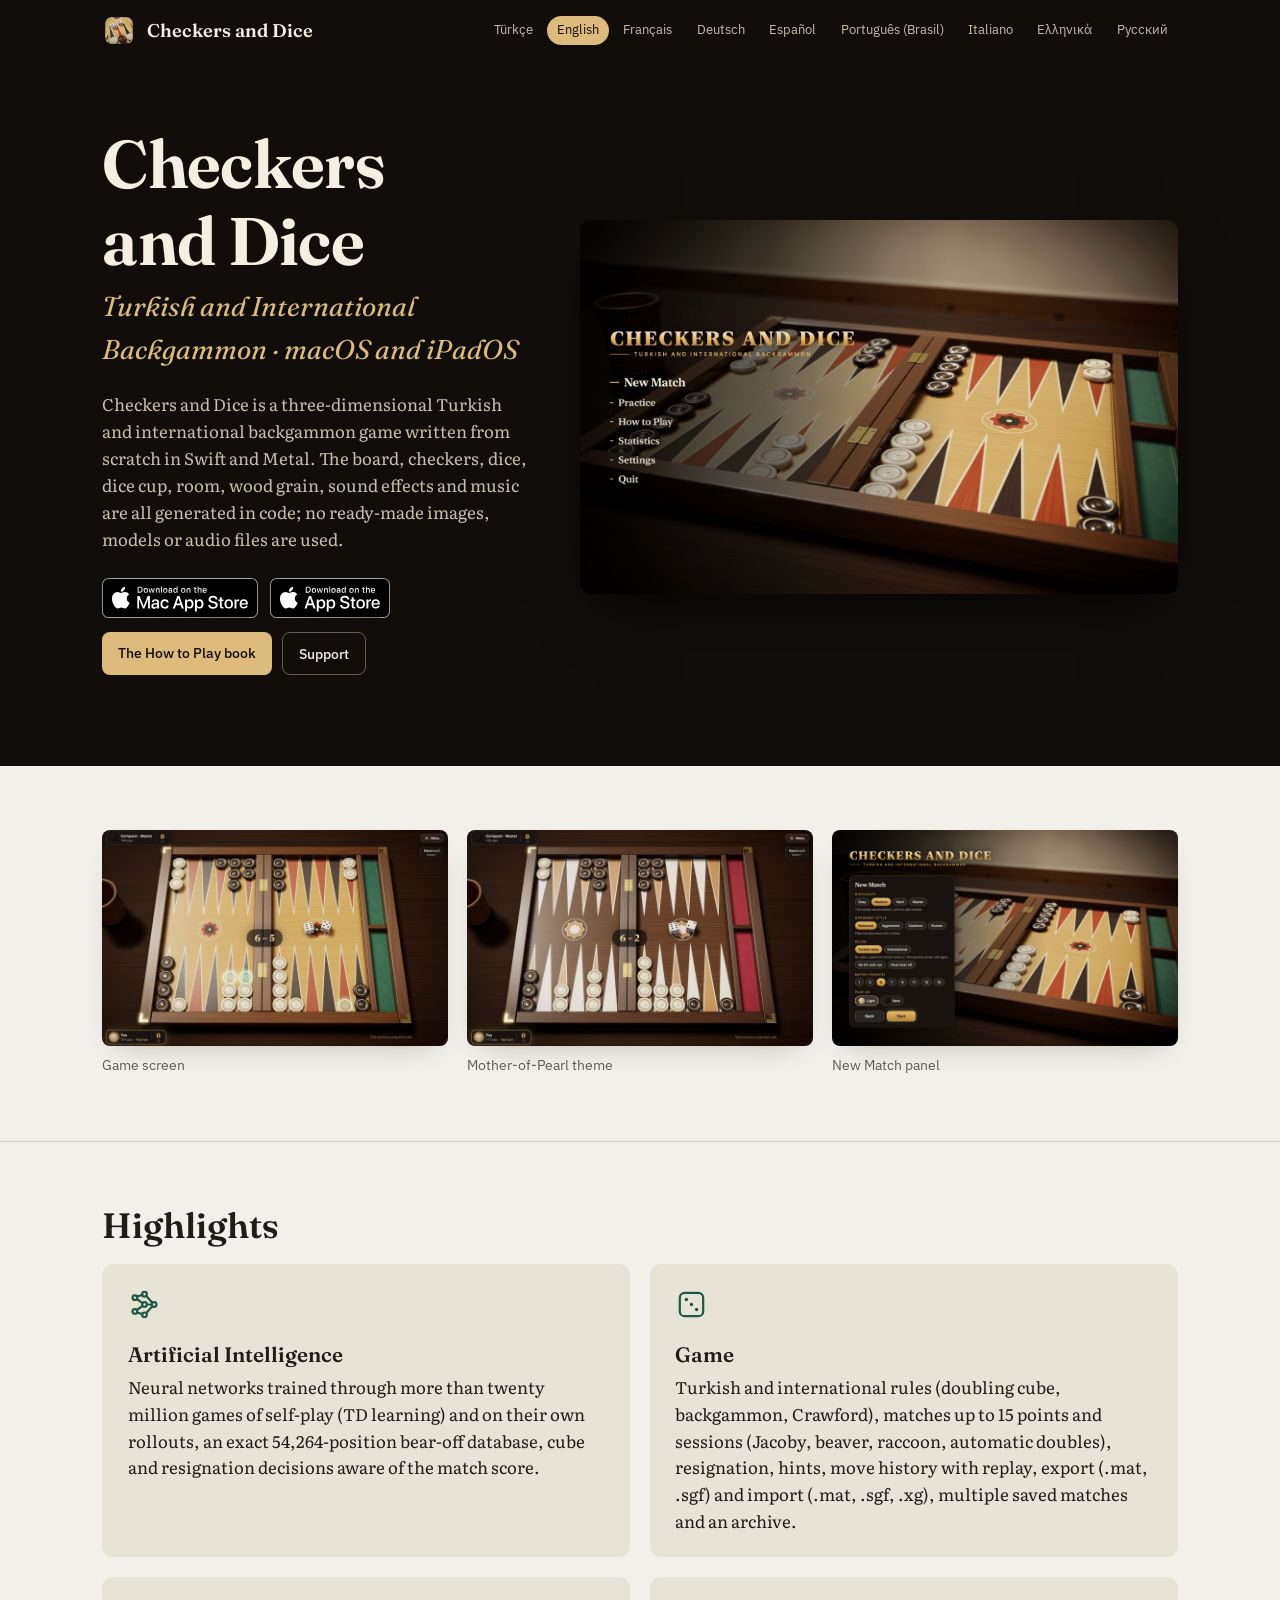
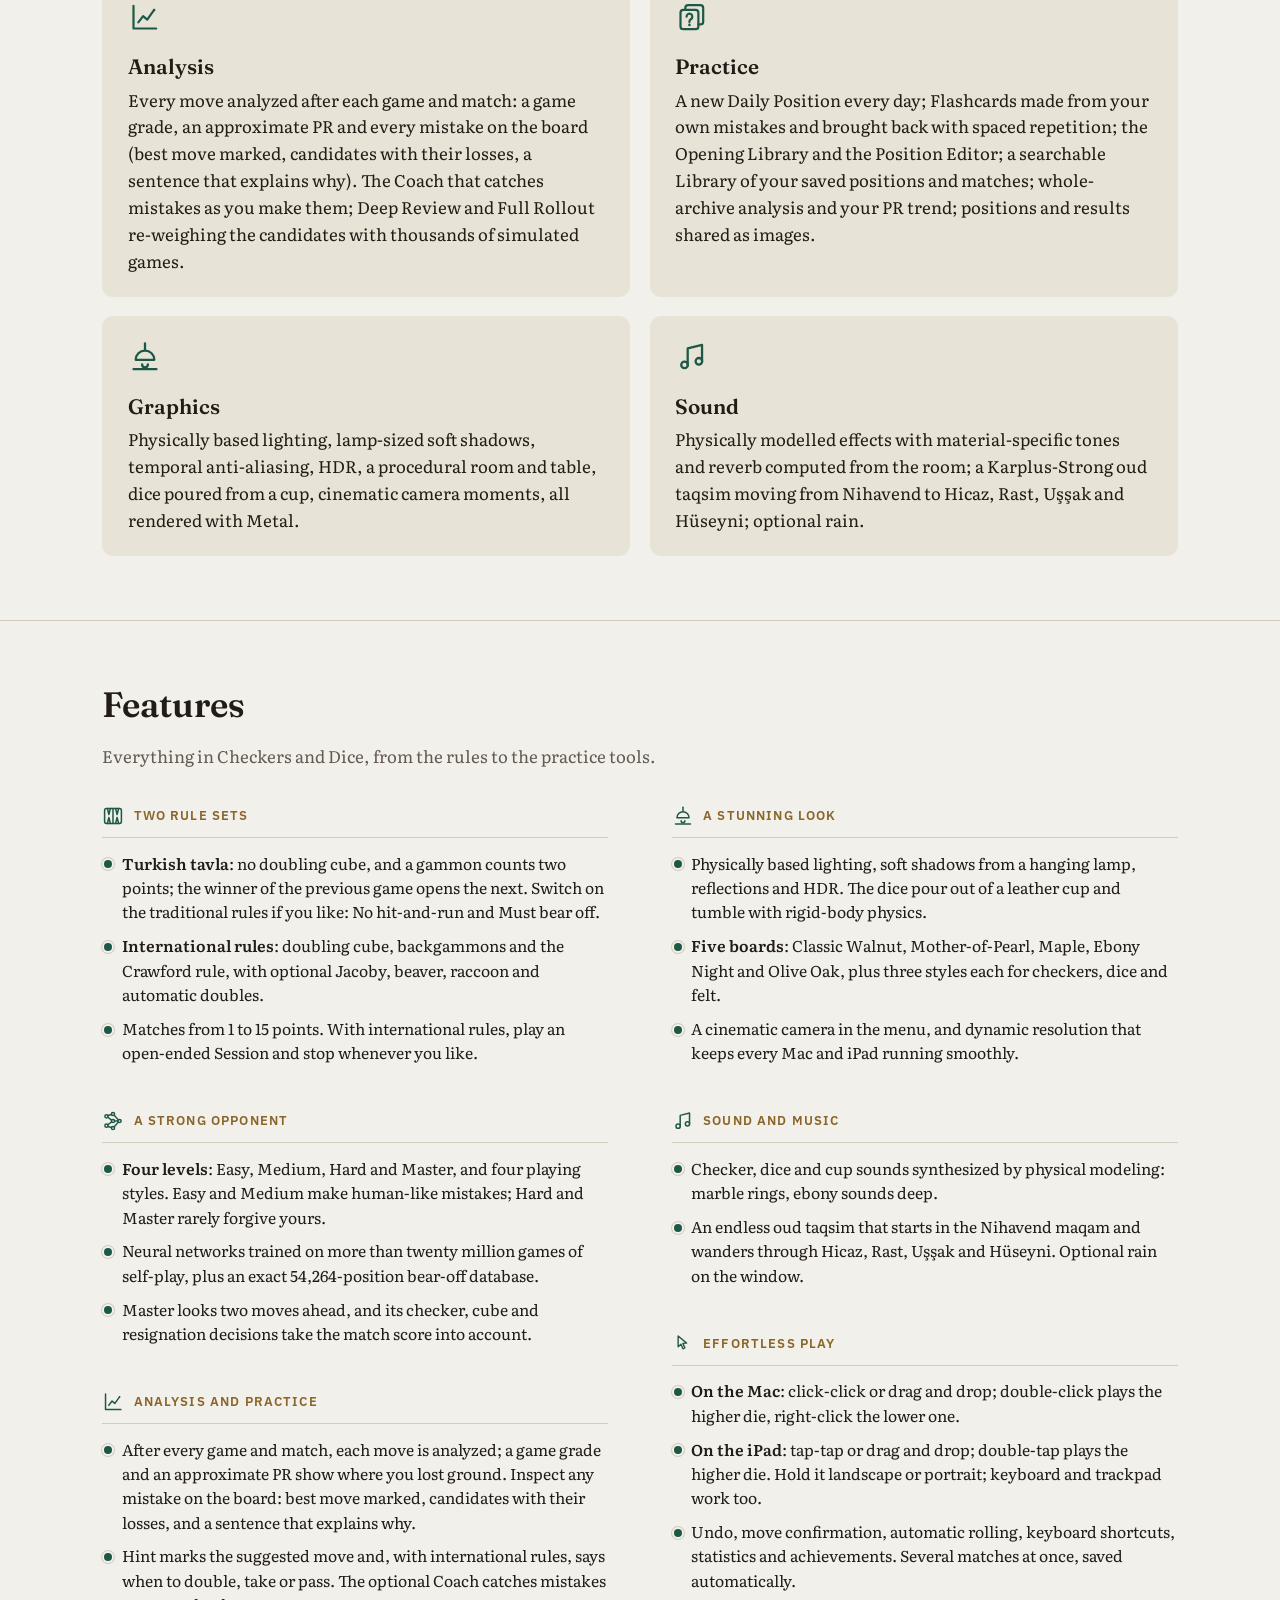
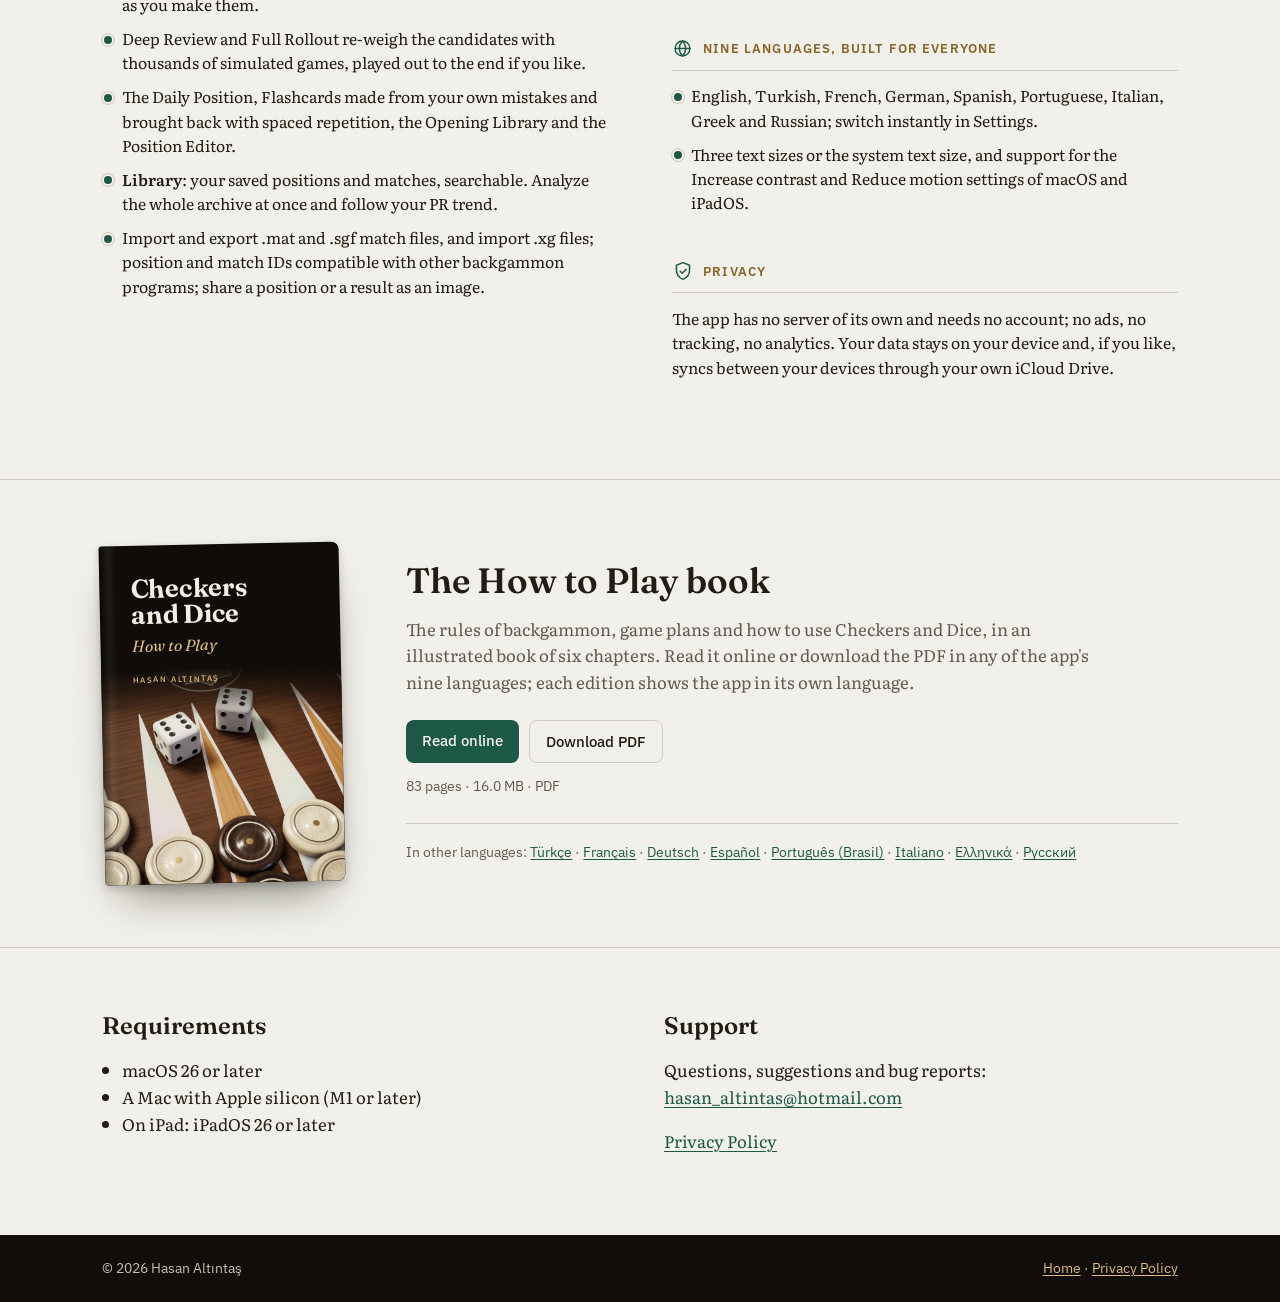
==== commit 0fa59a1b: "Ana sayfa: Özellikler bölümü (mağaza açıklamasının sekiz grubu), analiz ve çalışma kartlarıyla altı " ====
--- a/index.html
+++ b/index.html
@@ -98,21 +98,64 @@
 .galeri img { border-radius: 0.5rem; box-shadow: 0 0.8rem 1.8rem -1rem var(--golge); }
 .galeri figcaption { font-family: var(--yardimci); font-size: 0.85rem; color: var(--soluk); margin-top: 0.55rem; }
 
+/* Simgeler: CSS maskesi (Safari için -webkit- ile), rengi currentColor */
+.ikon { display: inline-block; width: 1.5rem; height: 1.5rem; flex: none; background-color: currentColor;
+        -webkit-mask: var(--ikon) center / contain no-repeat; mask: var(--ikon) center / contain no-repeat; }
+
+/* Öne çıkanlar: altı kart, ikişerli üç satır (oyun, gelişme, görsellik ve ses), simgeli */
 .kartlar { display: grid; grid-template-columns: repeat(2, minmax(0, 1fr)); gap: 1.2rem; }
-.kart { background: var(--kagit-2); border-radius: 0.6rem; padding: 1.3rem 1.4rem 1.2rem; }
-.kart h3 { font-size: 1.25rem; font-weight: 600; margin-bottom: 0.5rem; }
+.kart { background: var(--kagit-2); border-radius: 0.7rem; padding: 1.5rem 1.6rem 1.4rem; }
+.kart .ikon { width: 2.1rem; height: 2.1rem; color: var(--cuha); margin-bottom: 0.9rem; }
+.kart h3 { font-size: 1.3rem; font-weight: 600; margin-bottom: 0.45rem; }
 .kart p { margin: 0; }
 
-.kitaplar { list-style: none; margin: 0; padding: 0; border-top: 1px solid var(--cizgi); }
-.kitaplar li { display: grid; grid-template-columns: minmax(0, 11rem) minmax(0, 1fr) auto; gap: 0.4rem 1.2rem;
-               align-items: baseline; padding: 0.85rem 0; border-bottom: 1px solid var(--cizgi); }
-.kitaplar .k-dil { font-family: var(--yardimci); font-weight: 600; font-size: 0.9rem; }
-.kitaplar .k-ad { font-family: var(--baslik); font-size: 1.1rem; }
-.kitaplar .k-bag { font-family: var(--yardimci); font-size: 0.9rem; display: flex; flex-wrap: wrap; gap: 0.3rem 1rem;
-                   justify-content: flex-end; }
-.kitaplar .k-bag span { color: var(--soluk); }
-.kitaplar li.bu { background: linear-gradient(90deg, var(--kagit-2), transparent); }
-.kitaplar li.bu .k-dil { color: var(--pirinc); }
+/* Özellikler: mağaza açıklamasının sekiz grubu, dergi düzeninde sütunlar */
+.ozellikler .onsoz { margin-bottom: 2.2rem; }
+/* İki sütun: okuma için uygun satır uzunluğu (~70 harf); gruplar bölünmez, en büyük grup (analiz) iki sütunu dengeler */
+.gruplar { columns: 2 22rem; column-gap: clamp(2.2rem, 5vw, 4rem); }
+/* Boşluk dolgu olarak: sütun kırılmasında kenar payı bir sonraki sütunun tepesine taşınmasın (WebKit) */
+.grup { break-inside: avoid; margin: 0; padding-bottom: 2.2rem; }
+.grup h3 { display: flex; align-items: center; gap: 0.6rem; font-family: var(--yardimci); font-size: 0.8rem;
+           font-weight: 600; letter-spacing: 0.09em; line-height: 1.35; color: var(--pirinc); margin: 0 0 0.85rem;
+           padding-bottom: 0.65rem; border-bottom: 1px solid var(--cizgi); }
+.grup h3 .ikon { width: 1.35rem; height: 1.35rem; color: var(--cuha); }
+.grup ul { list-style: none; margin: 0; padding: 0; }
+.grup li { position: relative; padding-left: 1.2rem; margin: 0 0 0.6rem; font-size: 0.98rem; line-height: 1.55; }
+/* Madde işareti küçük bir pul: dolu daire ve ince halka */
+.grup li::before { content: ""; position: absolute; left: 0.1rem; top: 0.55em; width: 0.5rem; height: 0.5rem;
+                   border-radius: 50%; background: var(--cuha); box-shadow: 0 0 0 2px var(--kagit), 0 0 0 3px var(--cizgi); }
+.grup li strong { font-weight: 600; }
+.grup p { margin: 0; font-size: 0.98rem; line-height: 1.55; }
+
+/* Kitap: o dilin kitabı (baskı kapağının küçük eşi) ve öbür dillere bir satır */
+.kitap-vitrin { display: grid; grid-template-columns: minmax(0, 15rem) minmax(0, 1fr); gap: clamp(1.8rem, 5vw, 4rem);
+                align-items: center; }
+.kapak { display: block; position: relative; aspect-ratio: 17 / 24; overflow: hidden; border-radius: 0.2rem 0.45rem 0.45rem 0.2rem;
+         background: #0f0c09; color: #f5efe3; text-decoration: none; transform: rotate(-1.2deg);
+         box-shadow: 0 1.6rem 2.8rem -1.2rem rgba(20, 14, 8, 0.55), 0 0.2rem 0.5rem rgba(20, 14, 8, 0.18); }
+.kapak img { position: absolute; left: 0; right: 0; bottom: 0; width: 100%; height: 63%; object-fit: cover; }
+/* Kapağın üst yarısı görüntüye yumuşakça iner (baskıdaki gibi); sol kenarda cilt gölgesi */
+.kapak::before { content: ""; position: absolute; left: 0; right: 0; top: 36.5%; height: 15%; z-index: 1;
+                 background: linear-gradient(180deg, #0f0c09 0%, rgba(14, 10, 7, 0.5) 50%, rgba(14, 10, 7, 0) 100%); }
+.kapak::after { content: ""; position: absolute; inset: 0 auto 0 0; width: 7%; z-index: 2;
+                background: linear-gradient(90deg, rgba(0, 0, 0, 0.35), rgba(255, 255, 255, 0.06) 55%, rgba(0, 0, 0, 0)); }
+.kapak-yazi { position: absolute; left: 0; right: 0; top: 0; z-index: 3; padding: 13% 11% 0 13%; display: block; }
+.kapak-ad { display: block; font-family: var(--baslik); font-weight: 650; font-size: 1.62rem; line-height: 0.98;
+            letter-spacing: -0.01em; text-wrap: balance; }
+.kapak-alt { display: block; font-family: var(--baslik); font-style: italic; font-size: 1rem; color: #dcbb7c;
+             margin-top: 0.35rem; }
+.kapak-yazar { display: block; font-family: var(--yardimci); font-size: 0.5rem; font-weight: 500; letter-spacing: 0.2em;
+               text-transform: uppercase; color: #dcbb7c; margin-top: 0.9rem; }
+.kitap-metin h2 { margin-bottom: 0.9rem; }
+.kitap-metin .onsoz { margin-bottom: 1.5rem; }
+.k-dugmeler { display: flex; flex-wrap: wrap; gap: 0.6rem; margin: 0; font-family: var(--yardimci); font-size: 0.92rem; }
+.dugme.birincil { background: var(--cuha); color: var(--kagit); }
+.dugme.ikincil { border: 1px solid var(--cizgi); color: var(--murekkep); }
+.dugme.ikincil:hover { border-color: var(--soluk); }
+.k-bilgi { font-family: var(--yardimci); font-size: 0.85rem; color: var(--soluk); margin: 0.8rem 0 0; }
+.k-diger { font-family: var(--yardimci); font-size: 0.85rem; color: var(--soluk); margin: 1.6rem 0 0; padding-top: 1rem;
+           border-top: 1px solid var(--cizgi); line-height: 1.9; }
+.k-diger a { white-space: nowrap; }
 
 .iki { display: grid; grid-template-columns: repeat(2, minmax(0, 1fr)); gap: 2rem 3rem; }
 .iki h2 { font-size: 1.5rem; }
@@ -131,10 +174,22 @@
   .kahraman .ic, .iki { grid-template-columns: minmax(0, 1fr); }
   .galeri { grid-template-columns: minmax(0, 1fr); }
   .kartlar { grid-template-columns: minmax(0, 1fr); }
-  .kitaplar li { grid-template-columns: minmax(0, 1fr); }
-  .kitaplar .k-bag { justify-content: flex-start; }
+  .kitap-vitrin { grid-template-columns: minmax(0, 1fr); justify-items: start; }
+  .kapak { width: min(13rem, 62vw); }
 }
-</style>
+@media (prefers-color-scheme: dark) {
+  .kapak { box-shadow: 0 1.6rem 2.8rem -1.2rem rgba(0, 0, 0, 0.8), 0 0 0 1px rgba(245, 239, 227, 0.08); }
+}
+.ikon-kurallar { --ikon: url("data:image/svg+xml,%3Csvg%20xmlns%3D%22http%3A//www.w3.org/2000/svg%22%20viewBox%3D%220%200%2024%2024%22%20fill%3D%22none%22%20stroke%3D%22%23000%22%20stroke-width%3D%221.6%22%20stroke-linecap%3D%22round%22%20stroke-linejoin%3D%22round%22%3E%3Crect%20x%3D%223%22%20y%3D%224%22%20width%3D%2218%22%20height%3D%2216%22%20rx%3D%222%22/%3E%3Cpath%20d%3D%22M6%204l1.6%206.5L9.2%204M14.8%204l1.6%206.5L18%204M6%2020l1.6-6.5L9.2%2020M14.8%2020l1.6-6.5L18%2020M12%204v16%22/%3E%3C/svg%3E"); }
+.ikon-zar { --ikon: url("data:image/svg+xml,%3Csvg%20xmlns%3D%22http%3A//www.w3.org/2000/svg%22%20viewBox%3D%220%200%2024%2024%22%20fill%3D%22none%22%20stroke%3D%22%23000%22%20stroke-width%3D%221.6%22%20stroke-linecap%3D%22round%22%20stroke-linejoin%3D%22round%22%3E%3Crect%20x%3D%223.5%22%20y%3D%223.5%22%20width%3D%2217%22%20height%3D%2217%22%20rx%3D%223.5%22/%3E%3Ccircle%20cx%3D%228.3%22%20cy%3D%228.3%22%20r%3D%221.25%22%20fill%3D%22%23000%22%20stroke%3D%22none%22/%3E%3Ccircle%20cx%3D%2212%22%20cy%3D%2212%22%20r%3D%221.25%22%20fill%3D%22%23000%22%20stroke%3D%22none%22/%3E%3Ccircle%20cx%3D%2215.7%22%20cy%3D%2215.7%22%20r%3D%221.25%22%20fill%3D%22%23000%22%20stroke%3D%22none%22/%3E%3C/svg%3E"); }
+.ikon-rakip { --ikon: url("data:image/svg+xml,%3Csvg%20xmlns%3D%22http%3A//www.w3.org/2000/svg%22%20viewBox%3D%220%200%2024%2024%22%20fill%3D%22none%22%20stroke%3D%22%23000%22%20stroke-width%3D%221.6%22%20stroke-linecap%3D%22round%22%20stroke-linejoin%3D%22round%22%3E%3Ccircle%20cx%3D%225%22%20cy%3D%227%22%20r%3D%221.7%22/%3E%3Ccircle%20cx%3D%225%22%20cy%3D%2217%22%20r%3D%221.7%22/%3E%3Ccircle%20cx%3D%2212%22%20cy%3D%224.5%22%20r%3D%221.7%22/%3E%3Ccircle%20cx%3D%2212%22%20cy%3D%2212%22%20r%3D%221.7%22/%3E%3Ccircle%20cx%3D%2212%22%20cy%3D%2219.5%22%20r%3D%221.7%22/%3E%3Ccircle%20cx%3D%2219%22%20cy%3D%2212%22%20r%3D%221.7%22/%3E%3Cpath%20d%3D%22M6.6%206.2l3.8-1.2M6.5%208l4%203M6.5%2016l4-3M6.6%2017.8l3.8%201.2M13.7%2012h3.6M13.3%205.8l4.4%205M13.3%2018.2l4.4-5%22/%3E%3C/svg%3E"); }
+.ikon-analiz { --ikon: url("data:image/svg+xml,%3Csvg%20xmlns%3D%22http%3A//www.w3.org/2000/svg%22%20viewBox%3D%220%200%2024%2024%22%20fill%3D%22none%22%20stroke%3D%22%23000%22%20stroke-width%3D%221.6%22%20stroke-linecap%3D%22round%22%20stroke-linejoin%3D%22round%22%3E%3Cpath%20d%3D%22M4%203.5v16.5h16.5%22/%3E%3Cpath%20d%3D%22M7.5%2015.5l3.5-4.5%203%202.5%205-7%22/%3E%3Ccircle%20cx%3D%2219%22%20cy%3D%226.5%22%20r%3D%220.9%22%20fill%3D%22%23000%22%20stroke%3D%22none%22/%3E%3C/svg%3E"); }
+.ikon-calisma { --ikon: url("data:image/svg+xml,%3Csvg%20xmlns%3D%22http%3A//www.w3.org/2000/svg%22%20viewBox%3D%220%200%2024%2024%22%20fill%3D%22none%22%20stroke%3D%22%23000%22%20stroke-width%3D%221.6%22%20stroke-linecap%3D%22round%22%20stroke-linejoin%3D%22round%22%3E%3Cpath%20d%3D%22M7.5%206.5V5a2%202%200%200%201%202-2h9a2%202%200%200%201%202%202v10a2%202%200%200%201-2%202H17%22/%3E%3Crect%20x%3D%224%22%20y%3D%226.5%22%20width%3D%2213%22%20height%3D%2214%22%20rx%3D%222%22/%3E%3Cpath%20d%3D%22M8.4%2011.4a2.1%202.1%200%201%201%203.3%201.7c-.8.5-1.2%201-1.2%201.8v.4%22/%3E%3Ccircle%20cx%3D%2210.5%22%20cy%3D%2217.4%22%20r%3D%220.95%22%20fill%3D%22%23000%22%20stroke%3D%22none%22/%3E%3C/svg%3E"); }
+.ikon-gorsel { --ikon: url("data:image/svg+xml,%3Csvg%20xmlns%3D%22http%3A//www.w3.org/2000/svg%22%20viewBox%3D%220%200%2024%2024%22%20fill%3D%22none%22%20stroke%3D%22%23000%22%20stroke-width%3D%221.6%22%20stroke-linecap%3D%22round%22%20stroke-linejoin%3D%22round%22%3E%3Cpath%20d%3D%22M12%202.5v4.5%22/%3E%3Cpath%20d%3D%22M5.5%2014a6.5%206.5%200%200%201%2013%200z%22/%3E%3Cpath%20d%3D%22M10%2017.2a2%202%200%200%200%204%200%22/%3E%3Cpath%20d%3D%22M4%2020.5h16%22/%3E%3C/svg%3E"); }
+.ikon-ses { --ikon: url("data:image/svg+xml,%3Csvg%20xmlns%3D%22http%3A//www.w3.org/2000/svg%22%20viewBox%3D%220%200%2024%2024%22%20fill%3D%22none%22%20stroke%3D%22%23000%22%20stroke-width%3D%221.6%22%20stroke-linecap%3D%22round%22%20stroke-linejoin%3D%22round%22%3E%3Cpath%20d%3D%22M9%2017.5V6l10-2.5v11.5%22/%3E%3Ccircle%20cx%3D%226.8%22%20cy%3D%2217.5%22%20r%3D%222.3%22/%3E%3Ccircle%20cx%3D%2216.8%22%20cy%3D%2215%22%20r%3D%222.3%22/%3E%3C/svg%3E"); }
+.ikon-oynanis { --ikon: url("data:image/svg+xml,%3Csvg%20xmlns%3D%22http%3A//www.w3.org/2000/svg%22%20viewBox%3D%220%200%2024%2024%22%20fill%3D%22none%22%20stroke%3D%22%23000%22%20stroke-width%3D%221.6%22%20stroke-linecap%3D%22round%22%20stroke-linejoin%3D%22round%22%3E%3Cpath%20d%3D%22M7%203.5v12.2l3.2-2.9%202.3%205.2%202.2-1-2.3-5.1%204.3-.3z%22/%3E%3C/svg%3E"); }
+.ikon-dil { --ikon: url("data:image/svg+xml,%3Csvg%20xmlns%3D%22http%3A//www.w3.org/2000/svg%22%20viewBox%3D%220%200%2024%2024%22%20fill%3D%22none%22%20stroke%3D%22%23000%22%20stroke-width%3D%221.6%22%20stroke-linecap%3D%22round%22%20stroke-linejoin%3D%22round%22%3E%3Ccircle%20cx%3D%2212%22%20cy%3D%2212%22%20r%3D%228.5%22/%3E%3Cpath%20d%3D%22M3.5%2012h17M12%203.5c2.4%202.4%203.6%205.3%203.6%208.5s-1.2%206.1-3.6%208.5M12%203.5C9.6%205.9%208.4%208.8%208.4%2012s1.2%206.1%203.6%208.5%22/%3E%3C/svg%3E"); }
+.ikon-gizlilik { --ikon: url("data:image/svg+xml,%3Csvg%20xmlns%3D%22http%3A//www.w3.org/2000/svg%22%20viewBox%3D%220%200%2024%2024%22%20fill%3D%22none%22%20stroke%3D%22%23000%22%20stroke-width%3D%221.6%22%20stroke-linecap%3D%22round%22%20stroke-linejoin%3D%22round%22%3E%3Cpath%20d%3D%22M12%203l7%202.8v5.4c0%204.4-2.9%208-7%209.8-4.1-1.8-7-5.4-7-9.8V5.8z%22/%3E%3Cpath%20d%3D%22M9%2012.2l2.2%202.2%204-4.2%22/%3E%3C/svg%3E"); }</style>
 <script>(function () {
   var D = ["tr", "en", "fr", "de", "es", "pt", "it", "el", "ru"], d = null;
   try { var q = String(new URLSearchParams(location.search).get("lang")).slice(0, 2).toLowerCase(); if (D.indexOf(q) >= 0) d = q; } catch (e) {}
@@ -152,64 +207,73 @@
 <div class="dil" lang="tr">
 <section class="kahraman"><div class="ic"><div><h1>Pul ve Zar</h1><p class="alt-baslik">Türk ve Uluslararası Tavla · macOS ve iPadOS</p><p class="giris">Pul ve Zar, baştan sona Swift ve Metal ile yazılmış, üç boyutlu bir Türk ve uluslararası tavla oyunudur. Tahta, pullar, zarlar, zar kupası, oda, ahşap dokular, ses efektleri ve fon müziği tamamen kodla üretilir; hiçbir hazır görsel, model ya da ses dosyası kullanılmaz.</p><p class="magaza"><a class="rozet" href="https://apps.apple.com/app/id6815371199?platform=mac"><img src="rozet/tr.svg" alt="Mac App Store’dan İndirin" width="188" height="40"></a><a class="rozet" href="https://apps.apple.com/app/id6815371199?platform=ipad"><img src="rozet/app-store-tr.svg" alt="App Store’dan İndirin" width="151" height="40"></a></p><p class="gecis"><a class="dugme dolu" href="#kitap-tr">Nasıl Oynanır kitabı</a><a class="dugme cizgili" href="#destek-tr">Destek</a></p></div><img src="gorsel/tr/08.jpg" alt="Ana Menü" width="1440" height="900" loading="lazy"></div></section>
 <section class="bolum"><div class="ic"><div class="galeri"><figure><img src="gorsel/tr/01.jpg" alt="Oyun ekranı" width="1440" height="900" loading="lazy"><figcaption>Oyun ekranı</figcaption></figure><figure><img src="gorsel/tr/02.jpg" alt="Sedef Kakma teması" width="1440" height="900" loading="lazy"><figcaption>Sedef Kakma teması</figcaption></figure><figure><img src="gorsel/tr/05.jpg" alt="Yeni Maç paneli" width="1440" height="900" loading="lazy"><figcaption>Yeni Maç paneli</figcaption></figure></div></div></section>
-<section class="bolum"><div class="ic"><h2>Öne çıkanlar</h2><div class="kartlar"><article class="kart"><h3>Yapay Zekâ</h3><p>Kendi kendine yirmi milyondan fazla oyunla (TD öğrenmesi) ve kendi benzetimleriyle eğitilmiş sinir ağları, 54.264 konumluk kesin toplama veritabanı, maç skoruna göre küp ve pes kararları.</p></article><article class="kart"><h3>Oyun</h3><p>Türk ve uluslararası kurallar (vido küpü, katmerli mars, Crawford), 15 puana dek maçlar ve oturumlar (Jacoby, beaver, raccoon, otomatik vido), pes, ipucu, hamle geçmişi ve yeniden izleme, dışa aktarma (.mat, .sgf) ve içe aktarma (.mat, .sgf, .xg), birden çok kayıtlı maç ve arşiv.</p></article><article class="kart"><h3>Görsellik</h3><p>Metal ile fiziksel tabanlı aydınlatma, lambadan türeyen yumuşak gölgeler, zamansal kenar yumuşatma, HDR, yordamsal oda ve masa, kupadan dökülen zarlar, sinematik kamera.</p></article><article class="kart"><h3>Ses</h3><p>Fiziksel modellemeyle sentezlenen efektler; malzemeye göre tınılar, odanın ölçülerinden hesaplanan yankı; Karplus‑Strong ud taksimi Nihavend'den Hicaz, Rast, Uşşak ve Hüseyni'ye geçer; isteğe bağlı yağmur.</p></article></div></div></section>
-<section class="bolum" id="kitap-tr"><div class="ic"><h2>Nasıl Oynanır kitabı</h2><p class="onsoz">Tavlanın kuralları, oyun planları ve Pul ve Zar'ın kullanımı, altı bölümlük resimli bir kitapta. Kitabı uygulamanın desteklediği dokuz dilde çevrimiçi okuyabilir ya da PDF olarak indirebilirsiniz; her dilde görüntüler o dildeki uygulamadan alınmıştır.</p><ul class="kitaplar"><li class="bu" lang="tr"><span class="k-dil">Türkçe</span><span class="k-ad">Pul ve Zar · Nasıl Oynanır</span><span class="k-bag" lang="tr"><a href="kitap/tr/">Çevrimiçi oku</a><a href="kitap/tr/Pul-ve-Zar-Nasil-Oynanir.pdf" download>PDF indir</a><span>78 sayfa · 16,0 MB</span></span></li><li class="" lang="en"><span class="k-dil">English</span><span class="k-ad">Checkers and Dice · How to Play</span><span class="k-bag" lang="tr"><a href="kitap/en/">Çevrimiçi oku</a><a href="kitap/en/Checkers-and-Dice-How-to-Play.pdf" download>PDF indir</a><span>83 sayfa · 16,0 MB</span></span></li><li class="" lang="fr"><span class="k-dil">Français</span><span class="k-ad">Pions et Dés · Comment jouer</span><span class="k-bag" lang="tr"><a href="kitap/fr/">Çevrimiçi oku</a><a href="kitap/fr/Pions-et-Des-Comment-jouer.pdf" download>PDF indir</a><span>85 sayfa · 16,2 MB</span></span></li><li class="" lang="de"><span class="k-dil">Deutsch</span><span class="k-ad">Steine und Würfel · Spielregeln</span><span class="k-bag" lang="tr"><a href="kitap/de/">Çevrimiçi oku</a><a href="kitap/de/Steine-und-Wuerfel-Spielregeln.pdf" download>PDF indir</a><span>88 sayfa · 16,2 MB</span></span></li><li class="" lang="es"><span class="k-dil">Español</span><span class="k-ad">Fichas y Dados · Cómo jugar</span><span class="k-bag" lang="tr"><a href="kitap/es/">Çevrimiçi oku</a><a href="kitap/es/Fichas-y-Dados-Como-jugar.pdf" download>PDF indir</a><span>83 sayfa · 16,1 MB</span></span></li><li class="" lang="pt"><span class="k-dil">Português (Brasil)</span><span class="k-ad">Peças e Dados · Como jogar</span><span class="k-bag" lang="tr"><a href="kitap/pt/">Çevrimiçi oku</a><a href="kitap/pt/Pecas-e-Dados-Como-jogar.pdf" download>PDF indir</a><span>85 sayfa · 16,2 MB</span></span></li><li class="" lang="it"><span class="k-dil">Italiano</span><span class="k-ad">Pedine e Dadi · Come si gioca</span><span class="k-bag" lang="tr"><a href="kitap/it/">Çevrimiçi oku</a><a href="kitap/it/Pedine-e-Dadi-Come-si-gioca.pdf" download>PDF indir</a><span>85 sayfa · 16,1 MB</span></span></li><li class="" lang="el"><span class="k-dil">Ελληνικά</span><span class="k-ad">Πούλια και Ζάρια · Πώς παίζεται</span><span class="k-bag" lang="tr"><a href="kitap/el/">Çevrimiçi oku</a><a href="kitap/el/Poulia-kai-Zaria-Pos-Paizetai.pdf" download>PDF indir</a><span>88 sayfa · 16,6 MB</span></span></li><li class="" lang="ru"><span class="k-dil">Русский</span><span class="k-ad">Шашки и Кости · Как играть</span><span class="k-bag" lang="tr"><a href="kitap/ru/">Çevrimiçi oku</a><a href="kitap/ru/Shashki-i-Kosti-Kak-igrat.pdf" download>PDF indir</a><span>88 sayfa · 16,4 MB</span></span></li></ul></div></section>
+<section class="bolum"><div class="ic"><h2>Öne çıkanlar</h2><div class="kartlar"><article class="kart"><span class="ikon ikon-rakip" aria-hidden="true"></span><h3>Yapay Zekâ</h3><p>Kendi kendine yirmi milyondan fazla oyunla (TD öğrenmesi) ve kendi benzetimleriyle eğitilmiş sinir ağları, 54.264 konumluk kesin toplama veritabanı, maç skoruna göre küp ve pes kararları.</p></article><article class="kart"><span class="ikon ikon-zar" aria-hidden="true"></span><h3>Oyun</h3><p>Türk ve uluslararası kurallar (vido küpü, katmerli mars, Crawford), 15 puana dek maçlar ve oturumlar (Jacoby, beaver, raccoon, otomatik vido), pes, ipucu, hamle geçmişi ve yeniden izleme, dışa aktarma (.mat, .sgf) ve içe aktarma (.mat, .sgf, .xg), birden çok kayıtlı maç ve arşiv.</p></article><article class="kart"><span class="ikon ikon-analiz" aria-hidden="true"></span><h3>Analiz</h3><p>Oyun ve maç sonunda bütün hamlelerin analizi: oyun notu, yaklaşık PR ve her hatanın tahtada incelenmesi (en iyi hamle işaretli, adaylar kayıplarıyla, nedeni bir cümleyle). Hatayı anında yakalayan Eğitmen; adayları binlerce benzetimle yeniden tartan Derin İnceleme ve Tam Benzetim.</p></article><article class="kart"><span class="ikon ikon-calisma" aria-hidden="true"></span><h3>Çalışma</h3><p>Her gün yenilenen Günün Konumu; kendi hatalarınızdan oluşan ve aralıklı tekrarla dönen Kartlar; Açılış Kitaplığı ve Konum Düzenleyici; kaydettiğiniz konumlar ve maçlar için aranabilir Kütüphane; arşivin toplu analizi ve PR eğilimi; konumu ya da sonucu görüntü olarak paylaşma.</p></article><article class="kart"><span class="ikon ikon-gorsel" aria-hidden="true"></span><h3>Görsellik</h3><p>Metal ile fiziksel tabanlı aydınlatma, lambadan türeyen yumuşak gölgeler, zamansal kenar yumuşatma, HDR, yordamsal oda ve masa, kupadan dökülen zarlar, sinematik kamera.</p></article><article class="kart"><span class="ikon ikon-ses" aria-hidden="true"></span><h3>Ses</h3><p>Fiziksel modellemeyle sentezlenen efektler; malzemeye göre tınılar, odanın ölçülerinden hesaplanan yankı; Karplus‑Strong ud taksimi Nihavend'den Hicaz, Rast, Uşşak ve Hüseyni'ye geçer; isteğe bağlı yağmur.</p></article></div></div></section>
+<section class="bolum ozellikler" id="ozellikler-tr"><div class="ic"><h2>Özellikler</h2><p class="onsoz">Kurallardan çalışma araçlarına, Pul ve Zar'ın bütün özellikleri.</p><div class="gruplar"><section class="grup"><h3><span class="ikon ikon-kurallar" aria-hidden="true"></span>İKİ KURAL SETİ</h3><ul><li><strong>Türk tavlası</strong>: vido küpü yok, mars iki puan; bir sonraki oyuna önceki oyunun galibi başlar. İstersen geleneksel kuralları aç: Kırıp kaçmak yasak ve Sallamak yasak.</li><li><strong>Uluslararası kurallar</strong>: vido küpü, katmerli mars ve Crawford kuralı; isteğe bağlı Jacoby, beaver, raccoon ve otomatik vido.</li><li>1'den 15 puana dek maçlar. Uluslararası kurallarda maç uzunluğu olmayan Oturum: istediğin kadar oyna, istediğinde bitir.</li><li><strong>Zarlar geleneksel adlarıyla okunur</strong>: Şeş Beş, Dubara, Düşeş, Hep Yek…</li></ul></section><section class="grup"><h3><span class="ikon ikon-rakip" aria-hidden="true"></span>GÜÇLÜ RAKİP</h3><ul><li><strong>Dört düzey</strong>: Kolay, Orta, Zor ve Usta; dört oyun stili. Kolay ve Orta insan gibi yanılır; Zor ve Usta senin hatalarını pek affetmez.</li><li>Kendi kendine yirmi milyondan fazla oyun oynayarak eğitilmiş sinir ağları ve 54.264 konumluk kesin toplama veritabanı.</li><li>Usta iki hamle ileriye bakar; hamle, vido ve pes kararlarında maç skorunu gözetir.</li></ul></section><section class="grup"><h3><span class="ikon ikon-analiz" aria-hidden="true"></span>ANALİZ VE ÇALIŞMA</h3><ul><li>Oyun ve maç sonunda bütün hamlelerin analiz edilir; oyun notu ve yaklaşık PR nerede puan kaybettiğini gösterir. Her hatayı tahtada incele: en iyi hamle işaretli, adaylar kayıplarıyla, nedeni bir cümleyle.</li><li>İpucu önerilen hamleyi işaretler; uluslararası kurallarda vido, al ve pas kararını da söyler. İstersen Eğitmen hatayı anında yakalar; geri alıp yeniden oynarsın.</li><li>Derin İnceleme ve Tam Benzetim adayları binlerce benzetimle, istersen oyun sonuna dek oynatarak yeniden tartar.</li><li>Günün Konumu, hatalarından oluşan ve aralıklı tekrarla dönen Kartlar, Açılış Kitaplığı ve Konum Düzenleyici.</li><li><strong>Kütüphane</strong>: kaydettiğin konumlar ve maçlar, aranabilir. Arşivi topluca analiz et, PR eğilimini izle.</li><li>.mat ve .sgf maç dosyalarını içe ve dışa aktar, .xg dosyalarını da içe al; konum ve maç kimlikleri başka tavla programlarıyla uyumlu; konumu ya da sonucu görüntü olarak paylaş.</li></ul></section><section class="grup"><h3><span class="ikon ikon-gorsel" aria-hidden="true"></span>GÖZ ALICI GÖRSELLİK</h3><ul><li>Fiziksel tabanlı aydınlatma, sarkıt lambadan düşen yumuşak gölgeler, yansımalar ve HDR. Zarlar deri kupadan dökülür, katı cisim fiziğiyle yuvarlanır.</li><li><strong>Beş tahta teması</strong>: Klasik Ceviz, Sedef Kakma, Akçaağaç, Abanoz Gece ve Zeytin Meşe. Pul, zar ve çuha için üçer stil.</li><li>Menüde sinematik kamera; dinamik çözünürlük her Mac'te ve iPad'de akıcı kalır.</li></ul></section><section class="grup"><h3><span class="ikon ikon-ses" aria-hidden="true"></span>SES VE MÜZİK</h3><ul><li>Pul, zar ve kupa sesleri fiziksel modellemeyle sentezlenir: mermer çınlar, abanoz pes tınlar; yankı odanın ölçülerinden hesaplanır.</li><li>Hiç tekrar etmeyen bir ud taksimi Nihavend'de başlar, Hicaz, Rast, Uşşak ve Hüseyni'ye geçer. İstersen pencerede yağmur.</li></ul></section><section class="grup"><h3><span class="ikon ikon-oynanis" aria-hidden="true"></span>RAHAT OYNANIŞ</h3><ul><li>Mac'te tıkla-tıkla ya da sürükle-bırak; çift tık büyük zarı, sağ tık küçük zarı oynar.</li><li>iPad'de pula ve hedefe dokun ya da sürükle-bırak; çift dokunma büyük zarı oynar. Yatay ya da dikey tut; klavye ve izleme dörtgeni de çalışır.</li><li>Geri alma, hamle onayı, otomatik zar, klavye kısayolları, istatistikler ve başarımlar. Birkaç maç aynı anda sürebilir, hepsi kendiliğinden kaydedilir.</li></ul></section><section class="grup"><h3><span class="ikon ikon-dil" aria-hidden="true"></span>DOKUZ DİL, HERKES İÇİN</h3><ul><li>Türkçe, İngilizce, Fransızca, Almanca, İspanyolca, Portekizce, İtalyanca, Yunanca ve Rusça; dil Ayarlar'dan anında değişir.</li><li>Üç yazı boyutu ya da sistemin yazı boyutu; macOS ve iPadOS'taki Karşıtlığı artır ve Hareketi azalt ayarlarına uyar.</li></ul></section><section class="grup"><h3><span class="ikon ikon-gizlilik" aria-hidden="true"></span>GİZLİLİK</h3><p>Uygulamanın kendi sunucusu yok, hesap istemez; reklam, izleme ya da analitik yok. Verilerin cihazında kalır; istersen kendi iCloud Drive'ın üzerinden cihazların arasında eşitlenir.</p></section></div></div></section>
+<section class="bolum" id="kitap-tr"><div class="ic kitap-vitrin"><a class="kapak" href="kitap/tr/" tabindex="-1" aria-hidden="true"><img src="gorsel/kitap-kapak.jpg" alt="" width="760" height="694" loading="lazy"><span class="kapak-yazi"><span class="kapak-ad">Pul ve Zar</span><span class="kapak-alt">Nasıl Oynanır</span><span class="kapak-yazar">Hasan Altıntaş</span></span></a><div class="kitap-metin"><h2>Nasıl Oynanır kitabı</h2><p class="onsoz">Tavlanın kuralları, oyun planları ve Pul ve Zar'ın kullanımı, altı bölümlük resimli bir kitapta. Kitabı uygulamanın desteklediği dokuz dilde çevrimiçi okuyabilir ya da PDF olarak indirebilirsiniz; her dilde görüntüler o dildeki uygulamadan alınmıştır.</p><p class="k-dugmeler"><a class="dugme birincil" href="kitap/tr/">Çevrimiçi oku</a><a class="dugme ikincil" href="kitap/tr/Pul-ve-Zar-Nasil-Oynanir.pdf" download>PDF indir</a></p><p class="k-bilgi">78 sayfa · 16,0 MB · PDF</p><p class="k-diger"><span>Öbür dillerde:</span> <a href="kitap/en/" hreflang="en" lang="en">English</a> · <a href="kitap/fr/" hreflang="fr" lang="fr">Français</a> · <a href="kitap/de/" hreflang="de" lang="de">Deutsch</a> · <a href="kitap/es/" hreflang="es" lang="es">Español</a> · <a href="kitap/pt/" hreflang="pt" lang="pt">Português (Brasil)</a> · <a href="kitap/it/" hreflang="it" lang="it">Italiano</a> · <a href="kitap/el/" hreflang="el" lang="el">Ελληνικά</a> · <a href="kitap/ru/" hreflang="ru" lang="ru">Русский</a></p></div></div></section>
 <section class="bolum" id="destek-tr"><div class="ic iki"><div><h2>Gereksinimler</h2><ul><li>macOS 26 ya da sonrası</li><li>Apple çipli bir Mac (M1 ya da sonrası)</li><li>iPad'de iPadOS 26 ya da sonrası</li></ul></div><div><h2>Destek</h2><p>Soru, öneri ve hata bildirimleri için: <a href="mailto:hasan_altintas@hotmail.com">hasan_altintas@hotmail.com</a></p><p><a href="privacy-policy.html?lang=tr">Gizlilik Politikası</a></p></div></div></section>
 </div>
 <div class="dil" lang="en">
 <section class="kahraman"><div class="ic"><div><h1>Checkers and Dice</h1><p class="alt-baslik">Turkish and International Backgammon · macOS and iPadOS</p><p class="giris">Checkers and Dice is a three-dimensional Turkish and international backgammon game written from scratch in Swift and Metal. The board, checkers, dice, dice cup, room, wood grain, sound effects and music are all generated in code; no ready-made images, models or audio files are used.</p><p class="magaza"><a class="rozet" href="https://apps.apple.com/app/id6815371199?platform=mac"><img src="rozet/en.svg" alt="Download on the Mac App Store" width="156" height="40"></a><a class="rozet" href="https://apps.apple.com/app/id6815371199?platform=ipad"><img src="rozet/app-store-en.svg" alt="Download on the App Store" width="120" height="40"></a></p><p class="gecis"><a class="dugme dolu" href="#kitap-en">The How to Play book</a><a class="dugme cizgili" href="#destek-en">Support</a></p></div><img src="gorsel/en/08.jpg" alt="Main Menu" width="1440" height="900" loading="lazy"></div></section>
 <section class="bolum"><div class="ic"><div class="galeri"><figure><img src="gorsel/en/01.jpg" alt="Game screen" width="1440" height="900" loading="lazy"><figcaption>Game screen</figcaption></figure><figure><img src="gorsel/en/02.jpg" alt="Mother-of-Pearl theme" width="1440" height="900" loading="lazy"><figcaption>Mother-of-Pearl theme</figcaption></figure><figure><img src="gorsel/en/05.jpg" alt="New Match panel" width="1440" height="900" loading="lazy"><figcaption>New Match panel</figcaption></figure></div></div></section>
-<section class="bolum"><div class="ic"><h2>Highlights</h2><div class="kartlar"><article class="kart"><h3>Artificial Intelligence</h3><p>Neural networks trained through more than twenty million games of self-play (TD learning) and on their own rollouts, an exact 54,264-position bear-off database, cube and resignation decisions aware of the match score.</p></article><article class="kart"><h3>Game</h3><p>Turkish and international rules (doubling cube, backgammon, Crawford), matches up to 15 points and sessions (Jacoby, beaver, raccoon, automatic doubles), resignation, hints, move history with replay, export (.mat, .sgf) and import (.mat, .sgf, .xg), multiple saved matches and an archive.</p></article><article class="kart"><h3>Graphics</h3><p>Physically based lighting, lamp-sized soft shadows, temporal anti-aliasing, HDR, a procedural room and table, dice poured from a cup, cinematic camera moments, all rendered with Metal.</p></article><article class="kart"><h3>Sound</h3><p>Physically modelled effects with material-specific tones and reverb computed from the room; a Karplus‑Strong oud taqsim moving from Nihavend to Hicaz, Rast, Uşşak and Hüseyni; optional rain.</p></article></div></div></section>
-<section class="bolum" id="kitap-en"><div class="ic"><h2>The How to Play book</h2><p class="onsoz">The rules of backgammon, game plans and how to use Checkers and Dice, in an illustrated book of six chapters. Read it online or download the PDF in any of the app's nine languages; each edition shows the app in its own language.</p><ul class="kitaplar"><li class="bu" lang="en"><span class="k-dil">English</span><span class="k-ad">Checkers and Dice · How to Play</span><span class="k-bag" lang="en"><a href="kitap/en/">Read online</a><a href="kitap/en/Checkers-and-Dice-How-to-Play.pdf" download>Download PDF</a><span>83 pages · 16.0 MB</span></span></li><li class="" lang="tr"><span class="k-dil">Türkçe</span><span class="k-ad">Pul ve Zar · Nasıl Oynanır</span><span class="k-bag" lang="en"><a href="kitap/tr/">Read online</a><a href="kitap/tr/Pul-ve-Zar-Nasil-Oynanir.pdf" download>Download PDF</a><span>78 pages · 16.0 MB</span></span></li><li class="" lang="fr"><span class="k-dil">Français</span><span class="k-ad">Pions et Dés · Comment jouer</span><span class="k-bag" lang="en"><a href="kitap/fr/">Read online</a><a href="kitap/fr/Pions-et-Des-Comment-jouer.pdf" download>Download PDF</a><span>85 pages · 16.2 MB</span></span></li><li class="" lang="de"><span class="k-dil">Deutsch</span><span class="k-ad">Steine und Würfel · Spielregeln</span><span class="k-bag" lang="en"><a href="kitap/de/">Read online</a><a href="kitap/de/Steine-und-Wuerfel-Spielregeln.pdf" download>Download PDF</a><span>88 pages · 16.2 MB</span></span></li><li class="" lang="es"><span class="k-dil">Español</span><span class="k-ad">Fichas y Dados · Cómo jugar</span><span class="k-bag" lang="en"><a href="kitap/es/">Read online</a><a href="kitap/es/Fichas-y-Dados-Como-jugar.pdf" download>Download PDF</a><span>83 pages · 16.1 MB</span></span></li><li class="" lang="pt"><span class="k-dil">Português (Brasil)</span><span class="k-ad">Peças e Dados · Como jogar</span><span class="k-bag" lang="en"><a href="kitap/pt/">Read online</a><a href="kitap/pt/Pecas-e-Dados-Como-jogar.pdf" download>Download PDF</a><span>85 pages · 16.2 MB</span></span></li><li class="" lang="it"><span class="k-dil">Italiano</span><span class="k-ad">Pedine e Dadi · Come si gioca</span><span class="k-bag" lang="en"><a href="kitap/it/">Read online</a><a href="kitap/it/Pedine-e-Dadi-Come-si-gioca.pdf" download>Download PDF</a><span>85 pages · 16.1 MB</span></span></li><li class="" lang="el"><span class="k-dil">Ελληνικά</span><span class="k-ad">Πούλια και Ζάρια · Πώς παίζεται</span><span class="k-bag" lang="en"><a href="kitap/el/">Read online</a><a href="kitap/el/Poulia-kai-Zaria-Pos-Paizetai.pdf" download>Download PDF</a><span>88 pages · 16.6 MB</span></span></li><li class="" lang="ru"><span class="k-dil">Русский</span><span class="k-ad">Шашки и Кости · Как играть</span><span class="k-bag" lang="en"><a href="kitap/ru/">Read online</a><a href="kitap/ru/Shashki-i-Kosti-Kak-igrat.pdf" download>Download PDF</a><span>88 pages · 16.4 MB</span></span></li></ul></div></section>
+<section class="bolum"><div class="ic"><h2>Highlights</h2><div class="kartlar"><article class="kart"><span class="ikon ikon-rakip" aria-hidden="true"></span><h3>Artificial Intelligence</h3><p>Neural networks trained through more than twenty million games of self-play (TD learning) and on their own rollouts, an exact 54,264-position bear-off database, cube and resignation decisions aware of the match score.</p></article><article class="kart"><span class="ikon ikon-zar" aria-hidden="true"></span><h3>Game</h3><p>Turkish and international rules (doubling cube, backgammon, Crawford), matches up to 15 points and sessions (Jacoby, beaver, raccoon, automatic doubles), resignation, hints, move history with replay, export (.mat, .sgf) and import (.mat, .sgf, .xg), multiple saved matches and an archive.</p></article><article class="kart"><span class="ikon ikon-analiz" aria-hidden="true"></span><h3>Analysis</h3><p>Every move analyzed after each game and match: a game grade, an approximate PR and every mistake on the board (best move marked, candidates with their losses, a sentence that explains why). The Coach that catches mistakes as you make them; Deep Review and Full Rollout re-weighing the candidates with thousands of simulated games.</p></article><article class="kart"><span class="ikon ikon-calisma" aria-hidden="true"></span><h3>Practice</h3><p>A new Daily Position every day; Flashcards made from your own mistakes and brought back with spaced repetition; the Opening Library and the Position Editor; a searchable Library of your saved positions and matches; whole-archive analysis and your PR trend; positions and results shared as images.</p></article><article class="kart"><span class="ikon ikon-gorsel" aria-hidden="true"></span><h3>Graphics</h3><p>Physically based lighting, lamp-sized soft shadows, temporal anti-aliasing, HDR, a procedural room and table, dice poured from a cup, cinematic camera moments, all rendered with Metal.</p></article><article class="kart"><span class="ikon ikon-ses" aria-hidden="true"></span><h3>Sound</h3><p>Physically modelled effects with material-specific tones and reverb computed from the room; a Karplus‑Strong oud taqsim moving from Nihavend to Hicaz, Rast, Uşşak and Hüseyni; optional rain.</p></article></div></div></section>
+<section class="bolum ozellikler" id="ozellikler-en"><div class="ic"><h2>Features</h2><p class="onsoz">Everything in Checkers and Dice, from the rules to the practice tools.</p><div class="gruplar"><section class="grup"><h3><span class="ikon ikon-kurallar" aria-hidden="true"></span>TWO RULE SETS</h3><ul><li><strong>Turkish tavla</strong>: no doubling cube, and a gammon counts two points; the winner of the previous game opens the next. Switch on the traditional rules if you like: No hit-and-run and Must bear off.</li><li><strong>International rules</strong>: doubling cube, backgammons and the Crawford rule, with optional Jacoby, beaver, raccoon and automatic doubles.</li><li>Matches from 1 to 15 points. With international rules, play an open-ended Session and stop whenever you like.</li></ul></section><section class="grup"><h3><span class="ikon ikon-rakip" aria-hidden="true"></span>A STRONG OPPONENT</h3><ul><li><strong>Four levels</strong>: Easy, Medium, Hard and Master, and four playing styles. Easy and Medium make human-like mistakes; Hard and Master rarely forgive yours.</li><li>Neural networks trained on more than twenty million games of self-play, plus an exact 54,264-position bear-off database.</li><li>Master looks two moves ahead, and its checker, cube and resignation decisions take the match score into account.</li></ul></section><section class="grup"><h3><span class="ikon ikon-analiz" aria-hidden="true"></span>ANALYSIS AND PRACTICE</h3><ul><li>After every game and match, each move is analyzed; a game grade and an approximate PR show where you lost ground. Inspect any mistake on the board: best move marked, candidates with their losses, and a sentence that explains why.</li><li>Hint marks the suggested move and, with international rules, says when to double, take or pass. The optional Coach catches mistakes as you make them.</li><li>Deep Review and Full Rollout re-weigh the candidates with thousands of simulated games, played out to the end if you like.</li><li>The Daily Position, Flashcards made from your own mistakes and brought back with spaced repetition, the Opening Library and the Position Editor.</li><li><strong>Library</strong>: your saved positions and matches, searchable. Analyze the whole archive at once and follow your PR trend.</li><li>Import and export .mat and .sgf match files, and import .xg files; position and match IDs compatible with other backgammon programs; share a position or a result as an image.</li></ul></section><section class="grup"><h3><span class="ikon ikon-gorsel" aria-hidden="true"></span>A STUNNING LOOK</h3><ul><li>Physically based lighting, soft shadows from a hanging lamp, reflections and HDR. The dice pour out of a leather cup and tumble with rigid-body physics.</li><li><strong>Five boards</strong>: Classic Walnut, Mother-of-Pearl, Maple, Ebony Night and Olive Oak, plus three styles each for checkers, dice and felt.</li><li>A cinematic camera in the menu, and dynamic resolution that keeps every Mac and iPad running smoothly.</li></ul></section><section class="grup"><h3><span class="ikon ikon-ses" aria-hidden="true"></span>SOUND AND MUSIC</h3><ul><li>Checker, dice and cup sounds synthesized by physical modeling: marble rings, ebony sounds deep.</li><li>An endless oud taqsim that starts in the Nihavend maqam and wanders through Hicaz, Rast, Uşşak and Hüseyni. Optional rain on the window.</li></ul></section><section class="grup"><h3><span class="ikon ikon-oynanis" aria-hidden="true"></span>EFFORTLESS PLAY</h3><ul><li><strong>On the Mac</strong>: click-click or drag and drop; double-click plays the higher die, right-click the lower one.</li><li><strong>On the iPad</strong>: tap-tap or drag and drop; double-tap plays the higher die. Hold it landscape or portrait; keyboard and trackpad work too.</li><li>Undo, move confirmation, automatic rolling, keyboard shortcuts, statistics and achievements. Several matches at once, saved automatically.</li></ul></section><section class="grup"><h3><span class="ikon ikon-dil" aria-hidden="true"></span>NINE LANGUAGES, BUILT FOR EVERYONE</h3><ul><li>English, Turkish, French, German, Spanish, Portuguese, Italian, Greek and Russian; switch instantly in Settings.</li><li>Three text sizes or the system text size, and support for the Increase contrast and Reduce motion settings of macOS and iPadOS.</li></ul></section><section class="grup"><h3><span class="ikon ikon-gizlilik" aria-hidden="true"></span>PRIVACY</h3><p>The app has no server of its own and needs no account; no ads, no tracking, no analytics. Your data stays on your device and, if you like, syncs between your devices through your own iCloud Drive.</p></section></div></div></section>
+<section class="bolum" id="kitap-en"><div class="ic kitap-vitrin"><a class="kapak" href="kitap/en/" tabindex="-1" aria-hidden="true"><img src="gorsel/kitap-kapak.jpg" alt="" width="760" height="694" loading="lazy"><span class="kapak-yazi"><span class="kapak-ad">Checkers and Dice</span><span class="kapak-alt">How to Play</span><span class="kapak-yazar">Hasan Altıntaş</span></span></a><div class="kitap-metin"><h2>The How to Play book</h2><p class="onsoz">The rules of backgammon, game plans and how to use Checkers and Dice, in an illustrated book of six chapters. Read it online or download the PDF in any of the app's nine languages; each edition shows the app in its own language.</p><p class="k-dugmeler"><a class="dugme birincil" href="kitap/en/">Read online</a><a class="dugme ikincil" href="kitap/en/Checkers-and-Dice-How-to-Play.pdf" download>Download PDF</a></p><p class="k-bilgi">83 pages · 16.0 MB · PDF</p><p class="k-diger"><span>In other languages:</span> <a href="kitap/tr/" hreflang="tr" lang="tr">Türkçe</a> · <a href="kitap/fr/" hreflang="fr" lang="fr">Français</a> · <a href="kitap/de/" hreflang="de" lang="de">Deutsch</a> · <a href="kitap/es/" hreflang="es" lang="es">Español</a> · <a href="kitap/pt/" hreflang="pt" lang="pt">Português (Brasil)</a> · <a href="kitap/it/" hreflang="it" lang="it">Italiano</a> · <a href="kitap/el/" hreflang="el" lang="el">Ελληνικά</a> · <a href="kitap/ru/" hreflang="ru" lang="ru">Русский</a></p></div></div></section>
 <section class="bolum" id="destek-en"><div class="ic iki"><div><h2>Requirements</h2><ul><li>macOS 26 or later</li><li>A Mac with Apple silicon (M1 or later)</li><li>On iPad: iPadOS 26 or later</li></ul></div><div><h2>Support</h2><p>Questions, suggestions and bug reports: <a href="mailto:hasan_altintas@hotmail.com">hasan_altintas@hotmail.com</a></p><p><a href="privacy-policy.html?lang=en">Privacy Policy</a></p></div></div></section>
 </div>
 <div class="dil" lang="fr">
 <section class="kahraman"><div class="ic"><div><h1>Pions et Dés</h1><p class="alt-baslik">Backgammon turc et international · macOS et iPadOS</p><p class="giris">Pions et Dés est un backgammon turc et international en trois dimensions, écrit de A à Z en Swift et Metal. Le plateau, les pions, les dés, le cornet, la pièce, le veinage du bois, les effets sonores et la musique sont entièrement générés par le code ; aucune image, aucun modèle ni aucun fichier audio tout fait n’est utilisé.</p><p class="magaza"><a class="rozet" href="https://apps.apple.com/app/id6815371199?platform=mac"><img src="rozet/fr.svg" alt="Télécharger dans le Mac App Store" width="156" height="40"></a><a class="rozet" href="https://apps.apple.com/app/id6815371199?platform=ipad"><img src="rozet/app-store-fr.svg" alt="Télécharger dans l’App Store" width="127" height="40"></a></p><p class="gecis"><a class="dugme dolu" href="#kitap-fr">Le livre Comment jouer</a><a class="dugme cizgili" href="#destek-fr">Assistance</a></p></div><img src="gorsel/fr/08.jpg" alt="Menu principal" width="1440" height="900" loading="lazy"></div></section>
 <section class="bolum"><div class="ic"><div class="galeri"><figure><img src="gorsel/fr/01.jpg" alt="Écran de jeu" width="1440" height="900" loading="lazy"><figcaption>Écran de jeu</figcaption></figure><figure><img src="gorsel/fr/02.jpg" alt="Thème Marqueterie de nacre" width="1440" height="900" loading="lazy"><figcaption>Thème Marqueterie de nacre</figcaption></figure><figure><img src="gorsel/fr/05.jpg" alt="Panneau Nouveau match" width="1440" height="900" loading="lazy"><figcaption>Panneau Nouveau match</figcaption></figure></div></div></section>
-<section class="bolum"><div class="ic"><h2>Points forts</h2><div class="kartlar"><article class="kart"><h3>Intelligence artificielle</h3><p>Des réseaux de neurones entraînés sur plus de vingt millions de parties jouées contre eux-mêmes (apprentissage TD) et sur leurs propres rollouts, une base exacte de 54 264 positions pour la sortie des pions, des décisions de videau et d’abandon qui tiennent compte du score du match.</p></article><article class="kart"><h3>Jeu</h3><p>Règles turques et internationales (videau, backgammon, Crawford), matchs jusqu’à 15 points et sessions (Jacoby, beaver, raccoon, doubles automatiques), abandon, indices, historique des coups avec relecture, export (.mat, .sgf) et import (.mat, .sgf, .xg), plusieurs matchs enregistrés et des archives.</p></article><article class="kart"><h3>Graphismes</h3><p>Éclairage physiquement réaliste, ombres douces à la taille de la lampe, anticrénelage temporel, HDR, pièce et table procédurales, dés versés d’un cornet et moments de caméra cinématiques, le tout rendu avec Metal.</p></article><article class="kart"><h3>Son</h3><p>Effets modélisés physiquement, timbres propres à chaque matière et réverbération calculée d’après la pièce ; un taqsim d’oud Karplus‑Strong qui passe du Nihavend au Hicaz, au Rast, à l’Uşşak et au Hüseyni ; pluie en option.</p></article></div></div></section>
-<section class="bolum" id="kitap-fr"><div class="ic"><h2>Le livre Comment jouer</h2><p class="onsoz">Les règles du backgammon, les plans de jeu et l’utilisation de Pions et Dés, dans un livre illustré en six chapitres. Lisez-le en ligne ou téléchargez le PDF dans l’une des neuf langues de l’app ; chaque édition montre l’app dans sa langue.</p><ul class="kitaplar"><li class="bu" lang="fr"><span class="k-dil">Français</span><span class="k-ad">Pions et Dés · Comment jouer</span><span class="k-bag" lang="fr"><a href="kitap/fr/">Lire en ligne</a><a href="kitap/fr/Pions-et-Des-Comment-jouer.pdf" download>Télécharger le PDF</a><span>85 pages · 16,2 Mo</span></span></li><li class="" lang="tr"><span class="k-dil">Türkçe</span><span class="k-ad">Pul ve Zar · Nasıl Oynanır</span><span class="k-bag" lang="fr"><a href="kitap/tr/">Lire en ligne</a><a href="kitap/tr/Pul-ve-Zar-Nasil-Oynanir.pdf" download>Télécharger le PDF</a><span>78 pages · 16,0 Mo</span></span></li><li class="" lang="en"><span class="k-dil">English</span><span class="k-ad">Checkers and Dice · How to Play</span><span class="k-bag" lang="fr"><a href="kitap/en/">Lire en ligne</a><a href="kitap/en/Checkers-and-Dice-How-to-Play.pdf" download>Télécharger le PDF</a><span>83 pages · 16,0 Mo</span></span></li><li class="" lang="de"><span class="k-dil">Deutsch</span><span class="k-ad">Steine und Würfel · Spielregeln</span><span class="k-bag" lang="fr"><a href="kitap/de/">Lire en ligne</a><a href="kitap/de/Steine-und-Wuerfel-Spielregeln.pdf" download>Télécharger le PDF</a><span>88 pages · 16,2 Mo</span></span></li><li class="" lang="es"><span class="k-dil">Español</span><span class="k-ad">Fichas y Dados · Cómo jugar</span><span class="k-bag" lang="fr"><a href="kitap/es/">Lire en ligne</a><a href="kitap/es/Fichas-y-Dados-Como-jugar.pdf" download>Télécharger le PDF</a><span>83 pages · 16,1 Mo</span></span></li><li class="" lang="pt"><span class="k-dil">Português (Brasil)</span><span class="k-ad">Peças e Dados · Como jogar</span><span class="k-bag" lang="fr"><a href="kitap/pt/">Lire en ligne</a><a href="kitap/pt/Pecas-e-Dados-Como-jogar.pdf" download>Télécharger le PDF</a><span>85 pages · 16,2 Mo</span></span></li><li class="" lang="it"><span class="k-dil">Italiano</span><span class="k-ad">Pedine e Dadi · Come si gioca</span><span class="k-bag" lang="fr"><a href="kitap/it/">Lire en ligne</a><a href="kitap/it/Pedine-e-Dadi-Come-si-gioca.pdf" download>Télécharger le PDF</a><span>85 pages · 16,1 Mo</span></span></li><li class="" lang="el"><span class="k-dil">Ελληνικά</span><span class="k-ad">Πούλια και Ζάρια · Πώς παίζεται</span><span class="k-bag" lang="fr"><a href="kitap/el/">Lire en ligne</a><a href="kitap/el/Poulia-kai-Zaria-Pos-Paizetai.pdf" download>Télécharger le PDF</a><span>88 pages · 16,6 Mo</span></span></li><li class="" lang="ru"><span class="k-dil">Русский</span><span class="k-ad">Шашки и Кости · Как играть</span><span class="k-bag" lang="fr"><a href="kitap/ru/">Lire en ligne</a><a href="kitap/ru/Shashki-i-Kosti-Kak-igrat.pdf" download>Télécharger le PDF</a><span>88 pages · 16,4 Mo</span></span></li></ul></div></section>
+<section class="bolum"><div class="ic"><h2>Points forts</h2><div class="kartlar"><article class="kart"><span class="ikon ikon-rakip" aria-hidden="true"></span><h3>Intelligence artificielle</h3><p>Des réseaux de neurones entraînés sur plus de vingt millions de parties jouées contre eux-mêmes (apprentissage TD) et sur leurs propres rollouts, une base exacte de 54 264 positions pour la sortie des pions, des décisions de videau et d’abandon qui tiennent compte du score du match.</p></article><article class="kart"><span class="ikon ikon-zar" aria-hidden="true"></span><h3>Jeu</h3><p>Règles turques et internationales (videau, backgammon, Crawford), matchs jusqu’à 15 points et sessions (Jacoby, beaver, raccoon, doubles automatiques), abandon, indices, historique des coups avec relecture, export (.mat, .sgf) et import (.mat, .sgf, .xg), plusieurs matchs enregistrés et des archives.</p></article><article class="kart"><span class="ikon ikon-analiz" aria-hidden="true"></span><h3>Analyse</h3><p>Tous vos coups analysés après chaque partie et chaque match : note, PR approximatif et chaque erreur sur le plateau (meilleur coup marqué, candidats avec leurs pertes et une phrase qui explique pourquoi). L’Entraîneur qui détecte vos erreurs sur le moment ; l’Analyse approfondie et le Rollout complet qui réévaluent les candidats sur des milliers de parties simulées.</p></article><article class="kart"><span class="ikon ikon-calisma" aria-hidden="true"></span><h3>Entraînement</h3><p>Une nouvelle Position du jour chaque jour ; des Cartes tirées de vos erreurs, qui reviennent en répétition espacée ; la Bibliothèque des ouvertures et l’Éditeur de position ; une Bibliothèque de vos positions et matchs enregistrés, avec recherche ; l’analyse de toute l’archive et votre tendance PR ; le partage d’une position ou d’un résultat en image.</p></article><article class="kart"><span class="ikon ikon-gorsel" aria-hidden="true"></span><h3>Graphismes</h3><p>Éclairage physiquement réaliste, ombres douces à la taille de la lampe, anticrénelage temporel, HDR, pièce et table procédurales, dés versés d’un cornet et moments de caméra cinématiques, le tout rendu avec Metal.</p></article><article class="kart"><span class="ikon ikon-ses" aria-hidden="true"></span><h3>Son</h3><p>Effets modélisés physiquement, timbres propres à chaque matière et réverbération calculée d’après la pièce ; un taqsim d’oud Karplus‑Strong qui passe du Nihavend au Hicaz, au Rast, à l’Uşşak et au Hüseyni ; pluie en option.</p></article></div></div></section>
+<section class="bolum ozellikler" id="ozellikler-fr"><div class="ic"><h2>Fonctionnalités</h2><p class="onsoz">Tout ce que propose Pions et Dés, des règles aux outils d’entraînement.</p><div class="gruplar"><section class="grup"><h3><span class="ikon ikon-kurallar" aria-hidden="true"></span>DEUX JEUX DE RÈGLES</h3><ul><li><strong>Tavla turc</strong> : pas de videau, un gammon compte deux points ; le gagnant de la partie précédente ouvre la suivante. Activez au besoin les règles traditionnelles : Frapper et fuir interdit et Sortie obligée.</li><li><strong>Règles internationales</strong> : videau, backgammons et règle Crawford ; en option Jacoby, beaver, raccoon et doubles automatiques.</li><li>Matchs de 1 à 15 points. Avec les règles internationales, jouez une Session sans limite et arrêtez quand vous voulez.</li></ul></section><section class="grup"><h3><span class="ikon ikon-rakip" aria-hidden="true"></span>UN ADVERSAIRE REDOUTABLE</h3><ul><li><strong>Quatre niveaux</strong> : Facile, Moyen, Difficile et Maître, et quatre styles de jeu. Facile et Moyen font des erreurs humaines ; Difficile et Maître pardonnent rarement les vôtres.</li><li>Des réseaux de neurones entraînés sur plus de vingt millions de parties, et une base exacte de 54 264 positions de sortie.</li><li>Maître voit deux coups plus loin et tient compte du score du match.</li></ul></section><section class="grup"><h3><span class="ikon ikon-analiz" aria-hidden="true"></span>ANALYSE ET ENTRAÎNEMENT</h3><ul><li>Après chaque partie, vos coups sont analysés ; note et PR approximatif montrent où vous perdez du terrain. Examinez chaque erreur sur le plateau : meilleur coup marqué, candidats avec leurs pertes et une phrase qui explique pourquoi.</li><li>Indice marque le coup conseillé et, avec les règles internationales, dit quand doubler, accepter ou refuser. L’Entraîneur, en option, détecte vos erreurs sur le moment.</li><li>L’Analyse approfondie et le Rollout complet réévaluent les candidats sur des milliers de parties simulées, jusqu’au bout si vous voulez.</li><li>La Position du jour, des Cartes tirées de vos erreurs qui reviennent en répétition espacée, la Bibliothèque des ouvertures et l’Éditeur de position.</li><li><strong>Bibliothèque</strong> : vos positions et matchs enregistrés, avec recherche. Analysez toute l’archive d’un coup et suivez votre tendance PR.</li><li>Import et export .mat et .sgf, import des fichiers .xg ; ID de position et de match compatibles avec d’autres programmes ; partage d’une position ou d’un résultat en image.</li></ul></section><section class="grup"><h3><span class="ikon ikon-gorsel" aria-hidden="true"></span>UN RENDU SPECTACULAIRE</h3><ul><li>Éclairage physiquement réaliste, ombres douces, reflets et HDR ; les dés tombent d’un cornet en cuir et roulent avec une physique de corps rigides.</li><li>Cinq plateaux (Noyer classique, Marqueterie de nacre, Érable, Nuit d’ébène, Chêne et olive) et trois styles pour les pions, les dés et la feutrine.</li><li>Caméra cinématique et résolution dynamique, fluide sur tout Mac et iPad.</li></ul></section><section class="grup"><h3><span class="ikon ikon-ses" aria-hidden="true"></span>SON ET MUSIQUE</h3><ul><li>Sons de pions, de dés et de cornet synthétisés par modélisation physique : le marbre tinte, l’ébène sonne grave.</li><li>Un taqsim d’oud sans fin, du maqam Nihavend au Hicaz, au Rast, à l’Uşşak et au Hüseyni ; pluie sur la fenêtre en option.</li></ul></section><section class="grup"><h3><span class="ikon ikon-oynanis" aria-hidden="true"></span>UN JEU FLUIDE</h3><ul><li><strong>Sur Mac</strong> : clic-clic ou glisser-déposer ; un double-clic joue le plus grand dé, un clic droit le plus petit.</li><li><strong>Sur iPad</strong> : touchez ou glissez ; double toucher pour le plus grand dé, en paysage comme en portrait.</li><li>Annuler, confirmation des coups, lancer automatique, raccourcis clavier, statistiques et succès. Plusieurs matchs à la fois, enregistrés automatiquement.</li></ul></section><section class="grup"><h3><span class="ikon ikon-dil" aria-hidden="true"></span>NEUF LANGUES, POUR TOUS</h3><ul><li>Français, anglais, turc, allemand, espagnol, portugais, italien, grec et russe ; changez de langue à tout moment dans les Réglages.</li><li>Trois tailles de texte ou celle du système ; Augmenter le contraste et Réduire les animations respectés.</li></ul></section><section class="grup"><h3><span class="ikon ikon-gizlilik" aria-hidden="true"></span>CONFIDENTIALITÉ</h3><p>L’app n’a pas de serveur propre et ne demande aucun compte ; ni publicité, ni pistage, ni analyse. Vos données restent sur votre appareil et peuvent se synchroniser entre vos appareils via votre iCloud Drive.</p></section></div></div></section>
+<section class="bolum" id="kitap-fr"><div class="ic kitap-vitrin"><a class="kapak" href="kitap/fr/" tabindex="-1" aria-hidden="true"><img src="gorsel/kitap-kapak.jpg" alt="" width="760" height="694" loading="lazy"><span class="kapak-yazi"><span class="kapak-ad">Pions et Dés</span><span class="kapak-alt">Comment jouer</span><span class="kapak-yazar">Hasan Altıntaş</span></span></a><div class="kitap-metin"><h2>Le livre Comment jouer</h2><p class="onsoz">Les règles du backgammon, les plans de jeu et l’utilisation de Pions et Dés, dans un livre illustré en six chapitres. Lisez-le en ligne ou téléchargez le PDF dans l’une des neuf langues de l’app ; chaque édition montre l’app dans sa langue.</p><p class="k-dugmeler"><a class="dugme birincil" href="kitap/fr/">Lire en ligne</a><a class="dugme ikincil" href="kitap/fr/Pions-et-Des-Comment-jouer.pdf" download>Télécharger le PDF</a></p><p class="k-bilgi">85 pages · 16,2 Mo · PDF</p><p class="k-diger"><span>Dans d’autres langues :</span> <a href="kitap/tr/" hreflang="tr" lang="tr">Türkçe</a> · <a href="kitap/en/" hreflang="en" lang="en">English</a> · <a href="kitap/de/" hreflang="de" lang="de">Deutsch</a> · <a href="kitap/es/" hreflang="es" lang="es">Español</a> · <a href="kitap/pt/" hreflang="pt" lang="pt">Português (Brasil)</a> · <a href="kitap/it/" hreflang="it" lang="it">Italiano</a> · <a href="kitap/el/" hreflang="el" lang="el">Ελληνικά</a> · <a href="kitap/ru/" hreflang="ru" lang="ru">Русский</a></p></div></div></section>
 <section class="bolum" id="destek-fr"><div class="ic iki"><div><h2>Configuration requise</h2><ul><li>macOS 26 ou version ultérieure</li><li>Un Mac avec puce Apple (M1 ou ultérieure)</li><li>Sur iPad : iPadOS 26 ou version ultérieure</li></ul></div><div><h2>Assistance</h2><p>Questions, suggestions et signalements de bugs : <a href="mailto:hasan_altintas@hotmail.com">hasan_altintas@hotmail.com</a></p><p><a href="privacy-policy.html?lang=fr">Politique de confidentialité</a></p></div></div></section>
 </div>
 <div class="dil" lang="de">
 <section class="kahraman"><div class="ic"><div><h1>Steine und Würfel</h1><p class="alt-baslik">Türkisches und internationales Backgammon · macOS und iPadOS</p><p class="giris">Steine und Würfel ist ein dreidimensionales türkisches und internationales Backgammon, von Grund auf in Swift und Metal geschrieben. Brett, Steine, Würfel, Würfelbecher, Raum, Holzmaserung, Soundeffekte und Musik entstehen vollständig im Code; es werden keine fertigen Bilder, Modelle oder Audiodateien verwendet.</p><p class="magaza"><a class="rozet" href="https://apps.apple.com/app/id6815371199?platform=mac"><img src="rozet/de.svg" alt="Laden im Mac App Store" width="156" height="40"></a><a class="rozet" href="https://apps.apple.com/app/id6815371199?platform=ipad"><img src="rozet/app-store-de.svg" alt="Laden im App Store" width="120" height="40"></a></p><p class="gecis"><a class="dugme dolu" href="#kitap-de">Das Buch Spielregeln</a><a class="dugme cizgili" href="#destek-de">Support</a></p></div><img src="gorsel/de/08.jpg" alt="Hauptmenü" width="1440" height="900" loading="lazy"></div></section>
 <section class="bolum"><div class="ic"><div class="galeri"><figure><img src="gorsel/de/01.jpg" alt="Spielbildschirm" width="1440" height="900" loading="lazy"><figcaption>Spielbildschirm</figcaption></figure><figure><img src="gorsel/de/02.jpg" alt="Thema Perlmutt-Intarsien" width="1440" height="900" loading="lazy"><figcaption>Thema Perlmutt-Intarsien</figcaption></figure><figure><img src="gorsel/de/05.jpg" alt="Bereich „Neues Match“" width="1440" height="900" loading="lazy"><figcaption>Bereich „Neues Match“</figcaption></figure></div></div></section>
-<section class="bolum"><div class="ic"><h2>Highlights</h2><div class="kartlar"><article class="kart"><h3>Künstliche Intelligenz</h3><p>Neuronale Netze, trainiert mit über zwanzig Millionen Partien gegen sich selbst (TD-Lernen) und mit eigenen Rollouts, eine exakte Auswürfel-Datenbank mit 54.264 Stellungen sowie Doppler- und Aufgabeentscheidungen, die den Matchstand berücksichtigen.</p></article><article class="kart"><h3>Spiel</h3><p>Türkische und internationale Regeln (Dopplerwürfel, Backgammon, Crawford), Matches bis 15 Punkte und Sitzungen (Jacoby, Beaver, Raccoon, automatische Verdopplung), Aufgeben, Tipps, Zugverlauf mit Wiedergabe, Export (.mat, .sgf) und Import (.mat, .sgf, .xg), mehrere gespeicherte Matches und ein Archiv.</p></article><article class="kart"><h3>Grafik</h3><p>Physikalisch basierte Beleuchtung, weiche Schatten in Lampengröße, temporales Anti-Aliasing, HDR, prozeduraler Raum und Tisch, aus dem Becher geschüttete Würfel und filmische Kameramomente, alles mit Metal gerendert.</p></article><article class="kart"><h3>Klang</h3><p>Physikalisch modellierte Effekte mit materialtypischen Klangfarben und aus dem Raum berechnetem Hall; ein Karplus‑Strong-Oud-Taqsim, der von Nihavend zu Hicaz, Rast, Uşşak und Hüseyni wechselt; Regen auf Wunsch.</p></article></div></div></section>
-<section class="bolum" id="kitap-de"><div class="ic"><h2>Das Buch Spielregeln</h2><p class="onsoz">Die Regeln des Backgammon, Spielpläne und die Bedienung von Steine und Würfel in einem bebilderten Buch mit sechs Kapiteln. Lies es online oder lade das PDF in einer der neun Sprachen der App herunter; jede Ausgabe zeigt die App in ihrer Sprache.</p><ul class="kitaplar"><li class="bu" lang="de"><span class="k-dil">Deutsch</span><span class="k-ad">Steine und Würfel · Spielregeln</span><span class="k-bag" lang="de"><a href="kitap/de/">Online lesen</a><a href="kitap/de/Steine-und-Wuerfel-Spielregeln.pdf" download>PDF herunterladen</a><span>88 Seiten · 16,2 MB</span></span></li><li class="" lang="tr"><span class="k-dil">Türkçe</span><span class="k-ad">Pul ve Zar · Nasıl Oynanır</span><span class="k-bag" lang="de"><a href="kitap/tr/">Online lesen</a><a href="kitap/tr/Pul-ve-Zar-Nasil-Oynanir.pdf" download>PDF herunterladen</a><span>78 Seiten · 16,0 MB</span></span></li><li class="" lang="en"><span class="k-dil">English</span><span class="k-ad">Checkers and Dice · How to Play</span><span class="k-bag" lang="de"><a href="kitap/en/">Online lesen</a><a href="kitap/en/Checkers-and-Dice-How-to-Play.pdf" download>PDF herunterladen</a><span>83 Seiten · 16,0 MB</span></span></li><li class="" lang="fr"><span class="k-dil">Français</span><span class="k-ad">Pions et Dés · Comment jouer</span><span class="k-bag" lang="de"><a href="kitap/fr/">Online lesen</a><a href="kitap/fr/Pions-et-Des-Comment-jouer.pdf" download>PDF herunterladen</a><span>85 Seiten · 16,2 MB</span></span></li><li class="" lang="es"><span class="k-dil">Español</span><span class="k-ad">Fichas y Dados · Cómo jugar</span><span class="k-bag" lang="de"><a href="kitap/es/">Online lesen</a><a href="kitap/es/Fichas-y-Dados-Como-jugar.pdf" download>PDF herunterladen</a><span>83 Seiten · 16,1 MB</span></span></li><li class="" lang="pt"><span class="k-dil">Português (Brasil)</span><span class="k-ad">Peças e Dados · Como jogar</span><span class="k-bag" lang="de"><a href="kitap/pt/">Online lesen</a><a href="kitap/pt/Pecas-e-Dados-Como-jogar.pdf" download>PDF herunterladen</a><span>85 Seiten · 16,2 MB</span></span></li><li class="" lang="it"><span class="k-dil">Italiano</span><span class="k-ad">Pedine e Dadi · Come si gioca</span><span class="k-bag" lang="de"><a href="kitap/it/">Online lesen</a><a href="kitap/it/Pedine-e-Dadi-Come-si-gioca.pdf" download>PDF herunterladen</a><span>85 Seiten · 16,1 MB</span></span></li><li class="" lang="el"><span class="k-dil">Ελληνικά</span><span class="k-ad">Πούλια και Ζάρια · Πώς παίζεται</span><span class="k-bag" lang="de"><a href="kitap/el/">Online lesen</a><a href="kitap/el/Poulia-kai-Zaria-Pos-Paizetai.pdf" download>PDF herunterladen</a><span>88 Seiten · 16,6 MB</span></span></li><li class="" lang="ru"><span class="k-dil">Русский</span><span class="k-ad">Шашки и Кости · Как играть</span><span class="k-bag" lang="de"><a href="kitap/ru/">Online lesen</a><a href="kitap/ru/Shashki-i-Kosti-Kak-igrat.pdf" download>PDF herunterladen</a><span>88 Seiten · 16,4 MB</span></span></li></ul></div></section>
+<section class="bolum"><div class="ic"><h2>Highlights</h2><div class="kartlar"><article class="kart"><span class="ikon ikon-rakip" aria-hidden="true"></span><h3>Künstliche Intelligenz</h3><p>Neuronale Netze, trainiert mit über zwanzig Millionen Partien gegen sich selbst (TD-Lernen) und mit eigenen Rollouts, eine exakte Auswürfel-Datenbank mit 54.264 Stellungen sowie Doppler- und Aufgabeentscheidungen, die den Matchstand berücksichtigen.</p></article><article class="kart"><span class="ikon ikon-zar" aria-hidden="true"></span><h3>Spiel</h3><p>Türkische und internationale Regeln (Dopplerwürfel, Backgammon, Crawford), Matches bis 15 Punkte und Sitzungen (Jacoby, Beaver, Raccoon, automatische Verdopplung), Aufgeben, Tipps, Zugverlauf mit Wiedergabe, Export (.mat, .sgf) und Import (.mat, .sgf, .xg), mehrere gespeicherte Matches und ein Archiv.</p></article><article class="kart"><span class="ikon ikon-analiz" aria-hidden="true"></span><h3>Analyse</h3><p>Jeder Zug analysiert, nach jedem Spiel und Match: Note, ungefährer PR und jeder Fehler auf dem Brett (bester Zug markiert, Kandidaten mit ihren Verlusten und ein Satz, der erklärt, warum). Der Trainer, der Fehler sofort erkennt; Tiefenanalyse und Vollständiges Rollout, die die Kandidaten mit Tausenden simulierter Spiele neu bewerten.</p></article><article class="kart"><span class="ikon ikon-calisma" aria-hidden="true"></span><h3>Training</h3><p>Jeden Tag eine neue Stellung des Tages; Karten aus deinen eigenen Fehlern mit verteiltem Wiederholen; die Eröffnungsbibliothek und der Positionseditor; eine durchsuchbare Bibliothek deiner gespeicherten Stellungen und Matches; die Analyse des ganzen Archivs auf einmal und dein PR-Verlauf; Stellungen und Ergebnisse als Bild teilen.</p></article><article class="kart"><span class="ikon ikon-gorsel" aria-hidden="true"></span><h3>Grafik</h3><p>Physikalisch basierte Beleuchtung, weiche Schatten in Lampengröße, temporales Anti-Aliasing, HDR, prozeduraler Raum und Tisch, aus dem Becher geschüttete Würfel und filmische Kameramomente, alles mit Metal gerendert.</p></article><article class="kart"><span class="ikon ikon-ses" aria-hidden="true"></span><h3>Klang</h3><p>Physikalisch modellierte Effekte mit materialtypischen Klangfarben und aus dem Raum berechnetem Hall; ein Karplus‑Strong-Oud-Taqsim, der von Nihavend zu Hicaz, Rast, Uşşak und Hüseyni wechselt; Regen auf Wunsch.</p></article></div></div></section>
+<section class="bolum ozellikler" id="ozellikler-de"><div class="ic"><h2>Funktionen</h2><p class="onsoz">Alles, was Steine und Würfel bietet, von den Regeln bis zu den Trainingswerkzeugen.</p><div class="gruplar"><section class="grup"><h3><span class="ikon ikon-kurallar" aria-hidden="true"></span>ZWEI REGELWERKE</h3><ul><li><strong>Türkisches Tavla</strong>: kein Dopplerwürfel, und ein Gammon zählt zwei Punkte; der Sieger des vorigen Spiels eröffnet das nächste. Auf Wunsch schaltest du die traditionellen Regeln zu: Nach Schlag Halt und Auswürfelpflicht.</li><li><strong>Internationale Regeln</strong>: Dopplerwürfel, Backgammons und Crawford-Regel; optional Jacoby, Beaver, Raccoon und automatische Verdopplung.</li><li>Matches von 1 bis 15 Punkten. Mit internationalen Regeln spielst du eine Sitzung ohne feste Länge und hörst auf, wann du willst.</li></ul></section><section class="grup"><h3><span class="ikon ikon-rakip" aria-hidden="true"></span>EIN STARKER GEGNER</h3><ul><li><strong>Vier Stufen</strong>: Leicht, Mittel, Schwer und Meister, dazu vier Spielstile. Leicht und Mittel machen menschliche Fehler; Schwer und Meister verzeihen deine nur selten.</li><li>Neuronale Netze, trainiert mit über 20 Millionen Partien gegen sich selbst, und eine exakte Auswürfel-Datenbank mit 54.264 Stellungen.</li><li>Meister blickt zwei Züge voraus und berücksichtigt den Matchstand.</li></ul></section><section class="grup"><h3><span class="ikon ikon-analiz" aria-hidden="true"></span>ANALYSE UND TRAINING</h3><ul><li>Nach jedem Spiel wird jeder Zug analysiert; Note und ungefährer PR zeigen, wo du Boden verlierst. Prüfe jeden Fehler auf dem Brett: bester Zug markiert, Kandidaten mit ihren Verlusten und ein Satz, der erklärt, warum.</li><li>Tipp markiert den empfohlenen Zug und sagt mit internationalen Regeln, wann du doppeln, annehmen oder ablehnen solltest. Der optionale Trainer erkennt Fehler sofort.</li><li>Tiefenanalyse und Vollständiges Rollout bewerten die Kandidaten mit Tausenden simulierter Spiele neu, auf Wunsch bis zum Spielende.</li><li>Die Stellung des Tages, Karten aus deinen eigenen Fehlern mit verteiltem Wiederholen, die Eröffnungsbibliothek und der Positionseditor.</li><li><strong>Bibliothek</strong>: deine gespeicherten Stellungen und Matches, durchsuchbar. Analysiere das ganze Archiv auf einmal und verfolge deinen PR-Verlauf.</li><li>Import und Export von .mat und .sgf, Import von .xg-Dateien; Positions- und Match-IDs, kompatibel mit anderen Programmen; teile eine Stellung oder ein Ergebnis als Bild.</li></ul></section><section class="grup"><h3><span class="ikon ikon-gorsel" aria-hidden="true"></span>EIN PRÄCHTIGER LOOK</h3><ul><li>Physikalisch basierte Beleuchtung, weiche Schatten, Spiegelungen und HDR; die Würfel fallen aus einem Lederbecher und rollen mit Starrkörperphysik.</li><li>Fünf Bretter (Klassischer Nussbaum, Perlmutt-Intarsien, Ahorn, Ebenholz-Nacht, Eiche &amp; Olive) und je drei Stile für Steine, Würfel und Filz.</li><li>Filmische Kamera und dynamische Auflösung, flüssig auf jedem Mac und iPad.</li></ul></section><section class="grup"><h3><span class="ikon ikon-ses" aria-hidden="true"></span>KLANG UND MUSIK</h3><ul><li>Stein-, Würfel- und Bechergeräusche, synthetisiert durch physikalische Modellierung: Marmor klingt hell, Ebenholz tief.</li><li>Ein endloser Oud-Taqsim vom Maqam Nihavend durch Hicaz, Rast, Uşşak und Hüseyni; auf Wunsch Regen am Fenster.</li></ul></section><section class="grup"><h3><span class="ikon ikon-oynanis" aria-hidden="true"></span>MÜHELOS SPIELEN</h3><ul><li><strong>Auf dem Mac</strong>: Klick-Klick oder Ziehen und Ablegen; ein Doppelklick spielt den höheren Würfel, ein Rechtsklick den niedrigeren.</li><li><strong>Auf dem iPad</strong>: Tippen oder Ziehen; Doppeltippen spielt den höheren Würfel, quer wie hochkant.</li><li>Rückgängig, Zugbestätigung, automatisches Würfeln, Tastaturkurzbefehle, Statistik und Erfolge. Mehrere Matches gleichzeitig, automatisch gesichert.</li></ul></section><section class="grup"><h3><span class="ikon ikon-dil" aria-hidden="true"></span>NEUN SPRACHEN, FÜR ALLE</h3><ul><li>Deutsch, Englisch, Türkisch, Französisch, Spanisch, Portugiesisch, Italienisch, Griechisch und Russisch; die Sprache wechselt sofort in den Einstellungen.</li><li>Drei Textgrößen oder die Systemgröße; Kontrast erhöhen und Bewegung reduzieren werden beachtet.</li></ul></section><section class="grup"><h3><span class="ikon ikon-gizlilik" aria-hidden="true"></span>DATENSCHUTZ</h3><p>Die App hat keinen eigenen Server und braucht kein Konto; keine Werbung, kein Tracking, keine Analyse. Deine Daten bleiben auf deinem Gerät und lassen sich über dein iCloud Drive zwischen deinen Geräten synchronisieren.</p></section></div></div></section>
+<section class="bolum" id="kitap-de"><div class="ic kitap-vitrin"><a class="kapak" href="kitap/de/" tabindex="-1" aria-hidden="true"><img src="gorsel/kitap-kapak.jpg" alt="" width="760" height="694" loading="lazy"><span class="kapak-yazi"><span class="kapak-ad">Steine und Würfel</span><span class="kapak-alt">Spielregeln</span><span class="kapak-yazar">Hasan Altıntaş</span></span></a><div class="kitap-metin"><h2>Das Buch Spielregeln</h2><p class="onsoz">Die Regeln des Backgammon, Spielpläne und die Bedienung von Steine und Würfel in einem bebilderten Buch mit sechs Kapiteln. Lies es online oder lade das PDF in einer der neun Sprachen der App herunter; jede Ausgabe zeigt die App in ihrer Sprache.</p><p class="k-dugmeler"><a class="dugme birincil" href="kitap/de/">Online lesen</a><a class="dugme ikincil" href="kitap/de/Steine-und-Wuerfel-Spielregeln.pdf" download>PDF herunterladen</a></p><p class="k-bilgi">88 Seiten · 16,2 MB · PDF</p><p class="k-diger"><span>In anderen Sprachen:</span> <a href="kitap/tr/" hreflang="tr" lang="tr">Türkçe</a> · <a href="kitap/en/" hreflang="en" lang="en">English</a> · <a href="kitap/fr/" hreflang="fr" lang="fr">Français</a> · <a href="kitap/es/" hreflang="es" lang="es">Español</a> · <a href="kitap/pt/" hreflang="pt" lang="pt">Português (Brasil)</a> · <a href="kitap/it/" hreflang="it" lang="it">Italiano</a> · <a href="kitap/el/" hreflang="el" lang="el">Ελληνικά</a> · <a href="kitap/ru/" hreflang="ru" lang="ru">Русский</a></p></div></div></section>
 <section class="bolum" id="destek-de"><div class="ic iki"><div><h2>Systemvoraussetzungen</h2><ul><li>macOS 26 oder neuer</li><li>Ein Mac mit Apple Chip (M1 oder neuer)</li><li>Auf dem iPad: iPadOS 26 oder neuer</li></ul></div><div><h2>Support</h2><p>Fragen, Vorschläge und Fehlermeldungen: <a href="mailto:hasan_altintas@hotmail.com">hasan_altintas@hotmail.com</a></p><p><a href="privacy-policy.html?lang=de">Datenschutzerklärung</a></p></div></div></section>
 </div>
 <div class="dil" lang="es">
 <section class="kahraman"><div class="ic"><div><h1>Fichas y Dados</h1><p class="alt-baslik">Backgammon turco e internacional · macOS y iPadOS</p><p class="giris">Fichas y Dados es un backgammon turco e internacional en tres dimensiones, escrito desde cero en Swift y Metal. El tablero, las fichas, los dados, el cubilete, la sala, las vetas de la madera, los efectos de sonido y la música se generan íntegramente con código; no se usan imágenes, modelos ni archivos de audio prefabricados.</p><p class="magaza"><a class="rozet" href="https://apps.apple.com/app/id6815371199?platform=mac"><img src="rozet/es.svg" alt="Consíguelo en el Mac App Store" width="156" height="40"></a><a class="rozet" href="https://apps.apple.com/app/id6815371199?platform=ipad"><img src="rozet/app-store-es.svg" alt="Consíguelo en el App Store" width="120" height="40"></a></p><p class="gecis"><a class="dugme dolu" href="#kitap-es">El libro Cómo jugar</a><a class="dugme cizgili" href="#destek-es">Soporte</a></p></div><img src="gorsel/es/08.jpg" alt="Menú principal" width="1440" height="900" loading="lazy"></div></section>
 <section class="bolum"><div class="ic"><div class="galeri"><figure><img src="gorsel/es/01.jpg" alt="Pantalla de juego" width="1440" height="900" loading="lazy"><figcaption>Pantalla de juego</figcaption></figure><figure><img src="gorsel/es/02.jpg" alt="Tema Nácar incrustado" width="1440" height="900" loading="lazy"><figcaption>Tema Nácar incrustado</figcaption></figure><figure><img src="gorsel/es/05.jpg" alt="Panel Nueva partida" width="1440" height="900" loading="lazy"><figcaption>Panel Nueva partida</figcaption></figure></div></div></section>
-<section class="bolum"><div class="ic"><h2>Lo más destacado</h2><div class="kartlar"><article class="kart"><h3>Inteligencia artificial</h3><p>Redes neuronales entrenadas con más de veinte millones de partidas contra sí mismas (aprendizaje TD) y con sus propios rollouts, una base de datos exacta de 54.264 posiciones para sacar fichas y decisiones de cubo y de rendición que tienen en cuenta el marcador.</p></article><article class="kart"><h3>Juego</h3><p>Reglas turcas e internacionales (cubo doblador, backgammon, Crawford), partidas de hasta 15 puntos y sesiones (Jacoby, beaver, raccoon, dobles automáticos), rendición, pistas, historial de jugadas con repetición, exportación (.mat, .sgf) e importación (.mat, .sgf, .xg), varias partidas guardadas y un archivo.</p></article><article class="kart"><h3>Gráficos</h3><p>Iluminación basada en la física, sombras suaves del tamaño de la lámpara, antialiasing temporal, HDR, sala y mesa procedurales, dados vertidos desde un cubilete y momentos de cámara cinematográficos, todo renderizado con Metal.</p></article><article class="kart"><h3>Sonido</h3><p>Efectos modelados físicamente, con timbres propios de cada material y una reverberación calculada a partir de la sala; un taqsim de oud Karplus‑Strong que pasa de Nihavend a Hicaz, Rast, Uşşak y Hüseyni; lluvia opcional.</p></article></div></div></section>
-<section class="bolum" id="kitap-es"><div class="ic"><h2>El libro Cómo jugar</h2><p class="onsoz">Las reglas del backgammon, los planes de juego y cómo usar Fichas y Dados, en un libro ilustrado de seis capítulos. Léelo en línea o descarga el PDF en cualquiera de los nueve idiomas de la app; cada edición muestra la app en su idioma.</p><ul class="kitaplar"><li class="bu" lang="es"><span class="k-dil">Español</span><span class="k-ad">Fichas y Dados · Cómo jugar</span><span class="k-bag" lang="es"><a href="kitap/es/">Leer en línea</a><a href="kitap/es/Fichas-y-Dados-Como-jugar.pdf" download>Descargar PDF</a><span>83 páginas · 16,1 MB</span></span></li><li class="" lang="tr"><span class="k-dil">Türkçe</span><span class="k-ad">Pul ve Zar · Nasıl Oynanır</span><span class="k-bag" lang="es"><a href="kitap/tr/">Leer en línea</a><a href="kitap/tr/Pul-ve-Zar-Nasil-Oynanir.pdf" download>Descargar PDF</a><span>78 páginas · 16,0 MB</span></span></li><li class="" lang="en"><span class="k-dil">English</span><span class="k-ad">Checkers and Dice · How to Play</span><span class="k-bag" lang="es"><a href="kitap/en/">Leer en línea</a><a href="kitap/en/Checkers-and-Dice-How-to-Play.pdf" download>Descargar PDF</a><span>83 páginas · 16,0 MB</span></span></li><li class="" lang="fr"><span class="k-dil">Français</span><span class="k-ad">Pions et Dés · Comment jouer</span><span class="k-bag" lang="es"><a href="kitap/fr/">Leer en línea</a><a href="kitap/fr/Pions-et-Des-Comment-jouer.pdf" download>Descargar PDF</a><span>85 páginas · 16,2 MB</span></span></li><li class="" lang="de"><span class="k-dil">Deutsch</span><span class="k-ad">Steine und Würfel · Spielregeln</span><span class="k-bag" lang="es"><a href="kitap/de/">Leer en línea</a><a href="kitap/de/Steine-und-Wuerfel-Spielregeln.pdf" download>Descargar PDF</a><span>88 páginas · 16,2 MB</span></span></li><li class="" lang="pt"><span class="k-dil">Português (Brasil)</span><span class="k-ad">Peças e Dados · Como jogar</span><span class="k-bag" lang="es"><a href="kitap/pt/">Leer en línea</a><a href="kitap/pt/Pecas-e-Dados-Como-jogar.pdf" download>Descargar PDF</a><span>85 páginas · 16,2 MB</span></span></li><li class="" lang="it"><span class="k-dil">Italiano</span><span class="k-ad">Pedine e Dadi · Come si gioca</span><span class="k-bag" lang="es"><a href="kitap/it/">Leer en línea</a><a href="kitap/it/Pedine-e-Dadi-Come-si-gioca.pdf" download>Descargar PDF</a><span>85 páginas · 16,1 MB</span></span></li><li class="" lang="el"><span class="k-dil">Ελληνικά</span><span class="k-ad">Πούλια και Ζάρια · Πώς παίζεται</span><span class="k-bag" lang="es"><a href="kitap/el/">Leer en línea</a><a href="kitap/el/Poulia-kai-Zaria-Pos-Paizetai.pdf" download>Descargar PDF</a><span>88 páginas · 16,6 MB</span></span></li><li class="" lang="ru"><span class="k-dil">Русский</span><span class="k-ad">Шашки и Кости · Как играть</span><span class="k-bag" lang="es"><a href="kitap/ru/">Leer en línea</a><a href="kitap/ru/Shashki-i-Kosti-Kak-igrat.pdf" download>Descargar PDF</a><span>88 páginas · 16,4 MB</span></span></li></ul></div></section>
+<section class="bolum"><div class="ic"><h2>Lo más destacado</h2><div class="kartlar"><article class="kart"><span class="ikon ikon-rakip" aria-hidden="true"></span><h3>Inteligencia artificial</h3><p>Redes neuronales entrenadas con más de veinte millones de partidas contra sí mismas (aprendizaje TD) y con sus propios rollouts, una base de datos exacta de 54.264 posiciones para sacar fichas y decisiones de cubo y de rendición que tienen en cuenta el marcador.</p></article><article class="kart"><span class="ikon ikon-zar" aria-hidden="true"></span><h3>Juego</h3><p>Reglas turcas e internacionales (cubo doblador, backgammon, Crawford), partidas de hasta 15 puntos y sesiones (Jacoby, beaver, raccoon, dobles automáticos), rendición, pistas, historial de jugadas con repetición, exportación (.mat, .sgf) e importación (.mat, .sgf, .xg), varias partidas guardadas y un archivo.</p></article><article class="kart"><span class="ikon ikon-analiz" aria-hidden="true"></span><h3>Análisis</h3><p>Todas tus jugadas analizadas tras cada juego y cada partida: nota, PR aproximado y cada error en el tablero (mejor jugada marcada, candidatas con sus pérdidas y una frase que explica por qué). El Entrenador, que detecta tus errores al momento; el Análisis profundo y el Rollout completo, que reevalúan las candidatas con miles de partidas simuladas.</p></article><article class="kart"><span class="ikon ikon-calisma" aria-hidden="true"></span><h3>Práctica</h3><p>Una nueva Posición del día cada día; Tarjetas hechas con tus propios errores que vuelven con repetición espaciada; la Biblioteca de aperturas y el Editor de posiciones; una Biblioteca con búsqueda de tus posiciones y partidas guardadas; el análisis de todo el archivo de una vez y tu tendencia de PR; posiciones y resultados para compartir como imagen.</p></article><article class="kart"><span class="ikon ikon-gorsel" aria-hidden="true"></span><h3>Gráficos</h3><p>Iluminación basada en la física, sombras suaves del tamaño de la lámpara, antialiasing temporal, HDR, sala y mesa procedurales, dados vertidos desde un cubilete y momentos de cámara cinematográficos, todo renderizado con Metal.</p></article><article class="kart"><span class="ikon ikon-ses" aria-hidden="true"></span><h3>Sonido</h3><p>Efectos modelados físicamente, con timbres propios de cada material y una reverberación calculada a partir de la sala; un taqsim de oud Karplus‑Strong que pasa de Nihavend a Hicaz, Rast, Uşşak y Hüseyni; lluvia opcional.</p></article></div></div></section>
+<section class="bolum ozellikler" id="ozellikler-es"><div class="ic"><h2>Funciones</h2><p class="onsoz">Todo lo que ofrece Fichas y Dados, desde las reglas hasta las herramientas de práctica.</p><div class="gruplar"><section class="grup"><h3><span class="ikon ikon-kurallar" aria-hidden="true"></span>DOS REGLAMENTOS</h3><ul><li><strong>Tavla turco</strong>: sin cubo doblador, y el gammon vale dos puntos; el ganador del juego anterior abre el siguiente. Si quieres, activa las reglas tradicionales: Sin comer y escapar y Sacar obligatorio.</li><li><strong>Reglas internacionales</strong>: cubo doblador, backgammons y regla Crawford; opcionalmente Jacoby, beaver, raccoon y dobles automáticos.</li><li>Partidas de 1 a 15 puntos. Con reglas internacionales, juega una Sesión sin límite y termínala cuando quieras.</li></ul></section><section class="grup"><h3><span class="ikon ikon-rakip" aria-hidden="true"></span>UN RIVAL DE CUIDADO</h3><ul><li><strong>Cuatro niveles</strong>: Fácil, Medio, Difícil y Maestro, y cuatro estilos de juego. Fácil y Medio cometen errores humanos; Difícil y Maestro rara vez perdonan los tuyos.</li><li>Redes neuronales entrenadas con más de veinte millones de partidas contra sí mismas y una base de datos exacta de 54.264 posiciones para sacar fichas.</li><li>Maestro mira dos jugadas por delante y tiene en cuenta el marcador.</li></ul></section><section class="grup"><h3><span class="ikon ikon-analiz" aria-hidden="true"></span>ANÁLISIS Y PRÁCTICA</h3><ul><li>Tras cada juego se analizan tus jugadas; la nota y un PR aproximado muestran dónde pierdes terreno. Examina cada error en el tablero: mejor jugada marcada, candidatas con sus pérdidas y una frase que explica por qué.</li><li>Pista marca la jugada recomendada y, con reglas internacionales, dice cuándo doblar, aceptar o rechazar. El Entrenador, opcional, detecta tus errores al momento.</li><li>El Análisis profundo y el Rollout completo reevalúan las candidatas con miles de partidas simuladas, jugadas hasta el final si quieres.</li><li>La Posición del día, Tarjetas hechas con tus propios errores que vuelven con repetición espaciada, la Biblioteca de aperturas y el Editor de posiciones.</li><li><strong>Biblioteca</strong>: tus posiciones y partidas guardadas, con búsqueda. Analiza todo el archivo de una vez y sigue tu tendencia de PR.</li><li>Importa y exporta archivos de partida .mat y .sgf, e importa archivos .xg; ID de posición y de partida compatibles con otros programas; comparte una posición o un resultado como imagen.</li></ul></section><section class="grup"><h3><span class="ikon ikon-gorsel" aria-hidden="true"></span>UN ASPECTO ESPECTACULAR</h3><ul><li>Iluminación basada en la física, sombras suaves, reflejos y HDR; los dados caen de un cubilete de cuero y ruedan con física de sólidos rígidos.</li><li>Cinco tableros (Nogal clásico, Nácar incrustado, Arce, Noche de ébano, Roble y oliva) y tres estilos para fichas, dados y tapete.</li><li>Cámara cinematográfica y resolución dinámica, fluido en cualquier Mac o iPad.</li></ul></section><section class="grup"><h3><span class="ikon ikon-ses" aria-hidden="true"></span>SONIDO Y MÚSICA</h3><ul><li>Sonidos de fichas, dados y cubilete sintetizados por modelado físico: el mármol tintinea, el ébano suena grave.</li><li>Un taqsim de oud interminable, del maqam Nihavend a Hicaz, Rast, Uşşak y Hüseyni; lluvia en la ventana, opcional.</li></ul></section><section class="grup"><h3><span class="ikon ikon-oynanis" aria-hidden="true"></span>JUEGO SIN ESFUERZO</h3><ul><li><strong>En el Mac</strong>: clic y clic o arrastrar y soltar; el doble clic juega el dado mayor y el clic derecho, el menor.</li><li><strong>En el iPad</strong>: toca la ficha y luego el destino, o arrástrala; el doble toque juega el dado mayor, en horizontal o en vertical.</li><li>Deshacer, confirmación de jugadas, tirada automática, atajos de teclado, estadísticas y logros. Varias partidas a la vez, guardadas automáticamente.</li></ul></section><section class="grup"><h3><span class="ikon ikon-dil" aria-hidden="true"></span>NUEVE IDIOMAS, PARA TODOS</h3><ul><li>Español, inglés, turco, francés, alemán, portugués, italiano, griego y ruso; cambia de idioma al instante en Ajustes.</li><li>Tres tamaños de texto o el del sistema, y compatibilidad con los ajustes Aumentar contraste y Reducir movimiento de macOS e iPadOS.</li></ul></section><section class="grup"><h3><span class="ikon ikon-gizlilik" aria-hidden="true"></span>PRIVACIDAD</h3><p>La app no tiene servidor propio ni pide cuenta; sin anuncios, sin rastreo ni analítica. Tus datos se quedan en tu dispositivo y pueden sincronizarse entre tus dispositivos con tu iCloud Drive.</p></section></div></div></section>
+<section class="bolum" id="kitap-es"><div class="ic kitap-vitrin"><a class="kapak" href="kitap/es/" tabindex="-1" aria-hidden="true"><img src="gorsel/kitap-kapak.jpg" alt="" width="760" height="694" loading="lazy"><span class="kapak-yazi"><span class="kapak-ad">Fichas y Dados</span><span class="kapak-alt">Cómo jugar</span><span class="kapak-yazar">Hasan Altıntaş</span></span></a><div class="kitap-metin"><h2>El libro Cómo jugar</h2><p class="onsoz">Las reglas del backgammon, los planes de juego y cómo usar Fichas y Dados, en un libro ilustrado de seis capítulos. Léelo en línea o descarga el PDF en cualquiera de los nueve idiomas de la app; cada edición muestra la app en su idioma.</p><p class="k-dugmeler"><a class="dugme birincil" href="kitap/es/">Leer en línea</a><a class="dugme ikincil" href="kitap/es/Fichas-y-Dados-Como-jugar.pdf" download>Descargar PDF</a></p><p class="k-bilgi">83 páginas · 16,1 MB · PDF</p><p class="k-diger"><span>En otros idiomas:</span> <a href="kitap/tr/" hreflang="tr" lang="tr">Türkçe</a> · <a href="kitap/en/" hreflang="en" lang="en">English</a> · <a href="kitap/fr/" hreflang="fr" lang="fr">Français</a> · <a href="kitap/de/" hreflang="de" lang="de">Deutsch</a> · <a href="kitap/pt/" hreflang="pt" lang="pt">Português (Brasil)</a> · <a href="kitap/it/" hreflang="it" lang="it">Italiano</a> · <a href="kitap/el/" hreflang="el" lang="el">Ελληνικά</a> · <a href="kitap/ru/" hreflang="ru" lang="ru">Русский</a></p></div></div></section>
 <section class="bolum" id="destek-es"><div class="ic iki"><div><h2>Requisitos</h2><ul><li>macOS 26 o posterior</li><li>Un Mac con chip de Apple (M1 o posterior)</li><li>En el iPad: iPadOS 26 o posterior</li></ul></div><div><h2>Soporte</h2><p>Preguntas, sugerencias e informes de errores: <a href="mailto:hasan_altintas@hotmail.com">hasan_altintas@hotmail.com</a></p><p><a href="privacy-policy.html?lang=es">Política de privacidad</a></p></div></div></section>
 </div>
 <div class="dil" lang="pt">
 <section class="kahraman"><div class="ic"><div><h1>Peças e Dados</h1><p class="alt-baslik">Gamão turco e internacional · macOS e iPadOS</p><p class="giris">Peças e Dados é um gamão turco e internacional em três dimensões, escrito do zero em Swift e Metal. O tabuleiro, as peças, os dados, o copo, a sala, os veios da madeira, os efeitos sonoros e a música são todos gerados por código; não se usa nenhuma imagem, modelo ou arquivo de áudio pronto.</p><p class="magaza"><a class="rozet" href="https://apps.apple.com/app/id6815371199?platform=mac"><img src="rozet/pt.svg" alt="Baixar na Mac App Store" width="156" height="40"></a><a class="rozet" href="https://apps.apple.com/app/id6815371199?platform=ipad"><img src="rozet/app-store-pt.svg" alt="Baixar na App Store" width="120" height="40"></a></p><p class="gecis"><a class="dugme dolu" href="#kitap-pt">O livro Como jogar</a><a class="dugme cizgili" href="#destek-pt">Suporte</a></p></div><img src="gorsel/pt/08.jpg" alt="Menu principal" width="1440" height="900" loading="lazy"></div></section>
 <section class="bolum"><div class="ic"><div class="galeri"><figure><img src="gorsel/pt/01.jpg" alt="Tela de jogo" width="1440" height="900" loading="lazy"><figcaption>Tela de jogo</figcaption></figure><figure><img src="gorsel/pt/02.jpg" alt="Tema Madrepérola" width="1440" height="900" loading="lazy"><figcaption>Tema Madrepérola</figcaption></figure><figure><img src="gorsel/pt/05.jpg" alt="Painel Nova partida" width="1440" height="900" loading="lazy"><figcaption>Painel Nova partida</figcaption></figure></div></div></section>
-<section class="bolum"><div class="ic"><h2>Destaques</h2><div class="kartlar"><article class="kart"><h3>Inteligência artificial</h3><p>Redes neurais treinadas com mais de vinte milhões de partidas contra si mesmas (aprendizado TD) e com seus próprios rollouts, um banco de dados exato de 54.264 posições para a retirada das peças e decisões de cubo e de desistência que levam em conta o placar.</p></article><article class="kart"><h3>Jogo</h3><p>Regras turcas e internacionais (cubo de dobra, backgammon, Crawford), partidas de até 15 pontos e sessões (Jacoby, beaver, raccoon, dobras automáticas), desistência, dicas, histórico de jogadas com replay, exportação (.mat, .sgf) e importação (.mat, .sgf, .xg), várias partidas salvas e um arquivo.</p></article><article class="kart"><h3>Gráficos</h3><p>Iluminação fisicamente baseada, sombras suaves do tamanho da luminária, anti-aliasing temporal, HDR, sala e mesa procedurais, dados despejados de um copo e momentos de câmera cinematográficos, tudo renderizado com Metal.</p></article><article class="kart"><h3>Som</h3><p>Efeitos modelados fisicamente, com timbres próprios de cada material e reverberação calculada a partir da sala; um taqsim de oud Karplus‑Strong que passa de Nihavend a Hicaz, Rast, Uşşak e Hüseyni; chuva opcional.</p></article></div></div></section>
-<section class="bolum" id="kitap-pt"><div class="ic"><h2>O livro Como jogar</h2><p class="onsoz">As regras do gamão, os planos de jogo e como usar o Peças e Dados, em um livro ilustrado de seis capítulos. Leia on-line ou baixe o PDF em qualquer um dos nove idiomas do app; cada edição mostra o app no seu idioma.</p><ul class="kitaplar"><li class="bu" lang="pt"><span class="k-dil">Português (Brasil)</span><span class="k-ad">Peças e Dados · Como jogar</span><span class="k-bag" lang="pt"><a href="kitap/pt/">Ler on-line</a><a href="kitap/pt/Pecas-e-Dados-Como-jogar.pdf" download>Baixar PDF</a><span>85 páginas · 16,2 MB</span></span></li><li class="" lang="tr"><span class="k-dil">Türkçe</span><span class="k-ad">Pul ve Zar · Nasıl Oynanır</span><span class="k-bag" lang="pt"><a href="kitap/tr/">Ler on-line</a><a href="kitap/tr/Pul-ve-Zar-Nasil-Oynanir.pdf" download>Baixar PDF</a><span>78 páginas · 16,0 MB</span></span></li><li class="" lang="en"><span class="k-dil">English</span><span class="k-ad">Checkers and Dice · How to Play</span><span class="k-bag" lang="pt"><a href="kitap/en/">Ler on-line</a><a href="kitap/en/Checkers-and-Dice-How-to-Play.pdf" download>Baixar PDF</a><span>83 páginas · 16,0 MB</span></span></li><li class="" lang="fr"><span class="k-dil">Français</span><span class="k-ad">Pions et Dés · Comment jouer</span><span class="k-bag" lang="pt"><a href="kitap/fr/">Ler on-line</a><a href="kitap/fr/Pions-et-Des-Comment-jouer.pdf" download>Baixar PDF</a><span>85 páginas · 16,2 MB</span></span></li><li class="" lang="de"><span class="k-dil">Deutsch</span><span class="k-ad">Steine und Würfel · Spielregeln</span><span class="k-bag" lang="pt"><a href="kitap/de/">Ler on-line</a><a href="kitap/de/Steine-und-Wuerfel-Spielregeln.pdf" download>Baixar PDF</a><span>88 páginas · 16,2 MB</span></span></li><li class="" lang="es"><span class="k-dil">Español</span><span class="k-ad">Fichas y Dados · Cómo jugar</span><span class="k-bag" lang="pt"><a href="kitap/es/">Ler on-line</a><a href="kitap/es/Fichas-y-Dados-Como-jugar.pdf" download>Baixar PDF</a><span>83 páginas · 16,1 MB</span></span></li><li class="" lang="it"><span class="k-dil">Italiano</span><span class="k-ad">Pedine e Dadi · Come si gioca</span><span class="k-bag" lang="pt"><a href="kitap/it/">Ler on-line</a><a href="kitap/it/Pedine-e-Dadi-Come-si-gioca.pdf" download>Baixar PDF</a><span>85 páginas · 16,1 MB</span></span></li><li class="" lang="el"><span class="k-dil">Ελληνικά</span><span class="k-ad">Πούλια και Ζάρια · Πώς παίζεται</span><span class="k-bag" lang="pt"><a href="kitap/el/">Ler on-line</a><a href="kitap/el/Poulia-kai-Zaria-Pos-Paizetai.pdf" download>Baixar PDF</a><span>88 páginas · 16,6 MB</span></span></li><li class="" lang="ru"><span class="k-dil">Русский</span><span class="k-ad">Шашки и Кости · Как играть</span><span class="k-bag" lang="pt"><a href="kitap/ru/">Ler on-line</a><a href="kitap/ru/Shashki-i-Kosti-Kak-igrat.pdf" download>Baixar PDF</a><span>88 páginas · 16,4 MB</span></span></li></ul></div></section>
+<section class="bolum"><div class="ic"><h2>Destaques</h2><div class="kartlar"><article class="kart"><span class="ikon ikon-rakip" aria-hidden="true"></span><h3>Inteligência artificial</h3><p>Redes neurais treinadas com mais de vinte milhões de partidas contra si mesmas (aprendizado TD) e com seus próprios rollouts, um banco de dados exato de 54.264 posições para a retirada das peças e decisões de cubo e de desistência que levam em conta o placar.</p></article><article class="kart"><span class="ikon ikon-zar" aria-hidden="true"></span><h3>Jogo</h3><p>Regras turcas e internacionais (cubo de dobra, backgammon, Crawford), partidas de até 15 pontos e sessões (Jacoby, beaver, raccoon, dobras automáticas), desistência, dicas, histórico de jogadas com replay, exportação (.mat, .sgf) e importação (.mat, .sgf, .xg), várias partidas salvas e um arquivo.</p></article><article class="kart"><span class="ikon ikon-analiz" aria-hidden="true"></span><h3>Análise</h3><p>Todas as suas jogadas analisadas depois de cada jogo e partida: nota do jogo, PR aproximado e cada erro no tabuleiro (melhor jogada marcada, candidatas com suas perdas e uma frase que explica por quê). O Treinador, que detecta erros na hora; a Análise profunda e o Rollout completo, que reavaliam as candidatas com milhares de partidas simuladas.</p></article><article class="kart"><span class="ikon ikon-calisma" aria-hidden="true"></span><h3>Treino</h3><p>Uma nova Posição do dia todos os dias; Cartões feitos dos seus próprios erros que voltam com repetição espaçada; a Biblioteca de aberturas e o Editor de posições; uma Biblioteca com busca para suas posições e partidas salvas; a análise de todo o arquivo de uma vez e sua tendência de PR; posições e resultados compartilhados como imagem.</p></article><article class="kart"><span class="ikon ikon-gorsel" aria-hidden="true"></span><h3>Gráficos</h3><p>Iluminação fisicamente baseada, sombras suaves do tamanho da luminária, anti-aliasing temporal, HDR, sala e mesa procedurais, dados despejados de um copo e momentos de câmera cinematográficos, tudo renderizado com Metal.</p></article><article class="kart"><span class="ikon ikon-ses" aria-hidden="true"></span><h3>Som</h3><p>Efeitos modelados fisicamente, com timbres próprios de cada material e reverberação calculada a partir da sala; um taqsim de oud Karplus‑Strong que passa de Nihavend a Hicaz, Rast, Uşşak e Hüseyni; chuva opcional.</p></article></div></div></section>
+<section class="bolum ozellikler" id="ozellikler-pt"><div class="ic"><h2>Recursos</h2><p class="onsoz">Tudo o que o Peças e Dados oferece, das regras às ferramentas de treino.</p><div class="gruplar"><section class="grup"><h3><span class="ikon ikon-kurallar" aria-hidden="true"></span>DOIS CONJUNTOS DE REGRAS</h3><ul><li><strong>Tavla turco</strong>: sem cubo de dobra, e o gammon vale dois pontos; o vencedor do jogo anterior abre o seguinte. Se quiser, ative as regras tradicionais: Sem capturar e fugir e Retirar sempre.</li><li><strong>Regras internacionais</strong>: cubo de dobra, backgammons e regra Crawford; opcionalmente Jacoby, beaver, raccoon e dobras automáticas.</li><li>Partidas de 1 a 15 pontos. Com regras internacionais, jogue uma Sessão sem limite e pare quando quiser.</li></ul></section><section class="grup"><h3><span class="ikon ikon-rakip" aria-hidden="true"></span>UM ADVERSÁRIO À ALTURA</h3><ul><li><strong>Quatro níveis</strong>: Fácil, Médio, Difícil e Mestre, e quatro estilos de jogo. Fácil e Médio cometem erros humanos; Difícil e Mestre raramente perdoam os seus.</li><li>Redes neurais treinadas com mais de vinte milhões de partidas contra si mesmas e um banco de dados exato de 54.264 posições para a retirada das peças.</li><li>Mestre enxerga duas jogadas à frente e leva em conta o placar.</li></ul></section><section class="grup"><h3><span class="ikon ikon-analiz" aria-hidden="true"></span>ANÁLISE E TREINO</h3><ul><li>Depois de cada jogo e partida, suas jogadas são analisadas; a nota do jogo e um PR aproximado mostram onde você perdeu terreno. Examine cada erro no tabuleiro: melhor jogada marcada, candidatas com suas perdas e uma frase que explica por quê.</li><li>Dica marca a jogada recomendada e, com regras internacionais, diz quando dobrar, aceitar ou recusar. O Treinador, opcional, detecta erros na hora.</li><li>A Análise profunda e o Rollout completo reavaliam as candidatas com milhares de partidas simuladas, jogadas até o fim se você quiser.</li><li>A Posição do dia, Cartões feitos dos seus próprios erros que voltam com repetição espaçada, a Biblioteca de aberturas e o Editor de posições.</li><li><strong>Biblioteca</strong>: suas posições e partidas salvas, com busca. Analise todo o arquivo de uma vez e acompanhe sua tendência de PR.</li><li>Importe e exporte arquivos de partida .mat e .sgf, e importe arquivos .xg; IDs de posição e de partida compatíveis com outros programas; compartilhe uma posição ou um resultado como imagem.</li></ul></section><section class="grup"><h3><span class="ikon ikon-gorsel" aria-hidden="true"></span>VISUAL DESLUMBRANTE</h3><ul><li>Iluminação fisicamente baseada, sombras suaves de uma luminária pendente, reflexos e HDR. Os dados saem de um copo de couro e rolam com física de corpos rígidos.</li><li><strong>Cinco tabuleiros</strong>: Nogueira clássica, Madrepérola, Bordo, Noite de ébano e Carvalho e oliva, e três estilos cada para peças, dados e feltro.</li><li>Câmera cinematográfica no menu e resolução dinâmica, para rodar com fluidez em qualquer Mac ou iPad.</li></ul></section><section class="grup"><h3><span class="ikon ikon-ses" aria-hidden="true"></span>SOM E MÚSICA</h3><ul><li>Sons de peças, dados e copo sintetizados por modelagem física: o mármore tilinta, o ébano soa grave.</li><li>Um taqsim de oud sem fim, do maqam Nihavend a Hicaz, Rast, Uşşak e Hüseyni; chuva na janela, opcional.</li></ul></section><section class="grup"><h3><span class="ikon ikon-oynanis" aria-hidden="true"></span>JOGO SEM ESFORÇO</h3><ul><li><strong>No Mac</strong>: clique-clique ou arrastar e soltar; o clique duplo joga o dado maior, e o clique direito, o menor.</li><li><strong>No iPad</strong>: toque na peça e depois no destino, ou arraste; o toque duplo joga o dado maior. Na horizontal ou na vertical, também com teclado e trackpad.</li><li>Desfazer, confirmação de jogadas, lançamento automático, atalhos de teclado, estatísticas e conquistas. Várias partidas ao mesmo tempo, salvas automaticamente.</li></ul></section><section class="grup"><h3><span class="ikon ikon-dil" aria-hidden="true"></span>NOVE IDIOMAS, PARA TODOS</h3><ul><li>Português, inglês, turco, francês, alemão, espanhol, italiano, grego e russo; troque de idioma na hora em Ajustes.</li><li>Três tamanhos de texto ou o do sistema, e suporte aos ajustes Aumentar contraste e Reduzir movimento do macOS e do iPadOS.</li></ul></section><section class="grup"><h3><span class="ikon ikon-gizlilik" aria-hidden="true"></span>PRIVACIDADE</h3><p>O app não tem servidor próprio nem pede conta; sem anúncios, sem rastreamento nem análise. Seus dados ficam no seu dispositivo e, se você quiser, são sincronizados entre seus dispositivos pelo seu próprio iCloud Drive.</p></section></div></div></section>
+<section class="bolum" id="kitap-pt"><div class="ic kitap-vitrin"><a class="kapak" href="kitap/pt/" tabindex="-1" aria-hidden="true"><img src="gorsel/kitap-kapak.jpg" alt="" width="760" height="694" loading="lazy"><span class="kapak-yazi"><span class="kapak-ad">Peças e Dados</span><span class="kapak-alt">Como jogar</span><span class="kapak-yazar">Hasan Altıntaş</span></span></a><div class="kitap-metin"><h2>O livro Como jogar</h2><p class="onsoz">As regras do gamão, os planos de jogo e como usar o Peças e Dados, em um livro ilustrado de seis capítulos. Leia on-line ou baixe o PDF em qualquer um dos nove idiomas do app; cada edição mostra o app no seu idioma.</p><p class="k-dugmeler"><a class="dugme birincil" href="kitap/pt/">Ler on-line</a><a class="dugme ikincil" href="kitap/pt/Pecas-e-Dados-Como-jogar.pdf" download>Baixar PDF</a></p><p class="k-bilgi">85 páginas · 16,2 MB · PDF</p><p class="k-diger"><span>Em outros idiomas:</span> <a href="kitap/tr/" hreflang="tr" lang="tr">Türkçe</a> · <a href="kitap/en/" hreflang="en" lang="en">English</a> · <a href="kitap/fr/" hreflang="fr" lang="fr">Français</a> · <a href="kitap/de/" hreflang="de" lang="de">Deutsch</a> · <a href="kitap/es/" hreflang="es" lang="es">Español</a> · <a href="kitap/it/" hreflang="it" lang="it">Italiano</a> · <a href="kitap/el/" hreflang="el" lang="el">Ελληνικά</a> · <a href="kitap/ru/" hreflang="ru" lang="ru">Русский</a></p></div></div></section>
 <section class="bolum" id="destek-pt"><div class="ic iki"><div><h2>Requisitos</h2><ul><li>macOS 26 ou posterior</li><li>Um Mac com chip da Apple (M1 ou posterior)</li><li>No iPad: iPadOS 26 ou posterior</li></ul></div><div><h2>Suporte</h2><p>Dúvidas, sugestões e relatos de erros: <a href="mailto:hasan_altintas@hotmail.com">hasan_altintas@hotmail.com</a></p><p><a href="privacy-policy.html?lang=pt">Política de Privacidade</a></p></div></div></section>
 </div>
 <div class="dil" lang="it">
 <section class="kahraman"><div class="ic"><div><h1>Pedine e Dadi</h1><p class="alt-baslik">Backgammon turco e internazionale · macOS e iPadOS</p><p class="giris">Pedine e Dadi è un backgammon turco e internazionale in tre dimensioni, scritto da zero in Swift e Metal. Il tavoliere, le pedine, i dadi, il bussolotto, la stanza, le venature del legno, gli effetti sonori e la musica sono interamente generati dal codice; non si usano immagini, modelli o file audio già pronti.</p><p class="magaza"><a class="rozet" href="https://apps.apple.com/app/id6815371199?platform=mac"><img src="rozet/it.svg" alt="Scarica su Mac App Store" width="156" height="40"></a><a class="rozet" href="https://apps.apple.com/app/id6815371199?platform=ipad"><img src="rozet/app-store-it.svg" alt="Scarica su App Store" width="120" height="40"></a></p><p class="gecis"><a class="dugme dolu" href="#kitap-it">Il libro Come si gioca</a><a class="dugme cizgili" href="#destek-it">Assistenza</a></p></div><img src="gorsel/it/08.jpg" alt="Menu principale" width="1440" height="900" loading="lazy"></div></section>
 <section class="bolum"><div class="ic"><div class="galeri"><figure><img src="gorsel/it/01.jpg" alt="Schermata di gioco" width="1440" height="900" loading="lazy"><figcaption>Schermata di gioco</figcaption></figure><figure><img src="gorsel/it/02.jpg" alt="Tema Intarsio di madreperla" width="1440" height="900" loading="lazy"><figcaption>Tema Intarsio di madreperla</figcaption></figure><figure><img src="gorsel/it/05.jpg" alt="Pannello Nuovo match" width="1440" height="900" loading="lazy"><figcaption>Pannello Nuovo match</figcaption></figure></div></div></section>
-<section class="bolum"><div class="ic"><h2>Punti di forza</h2><div class="kartlar"><article class="kart"><h3>Intelligenza artificiale</h3><p>Reti neurali addestrate con oltre venti milioni di partite contro sé stesse (apprendimento TD) e con i propri rollout, un database esatto di 54.264 posizioni per l’uscita delle pedine e decisioni sul cubo e sull’abbandono che tengono conto del punteggio del match.</p></article><article class="kart"><h3>Gioco</h3><p>Regole turche e internazionali (cubo del raddoppio, backgammon, Crawford), match fino a 15 punti e sessioni (Jacoby, beaver, raccoon, raddoppi automatici), abbandono, suggerimenti, cronologia delle mosse con replay, esportazione (.mat, .sgf) e importazione (.mat, .sgf, .xg), più match salvati e un archivio.</p></article><article class="kart"><h3>Grafica</h3><p>Illuminazione fisicamente basata, ombre morbide delle dimensioni della lampada, anti-aliasing temporale, HDR, stanza e tavolo procedurali, dadi versati dal bussolotto e momenti di telecamera cinematografici, il tutto renderizzato con Metal.</p></article><article class="kart"><h3>Suono</h3><p>Effetti modellati fisicamente, con timbri propri di ogni materiale e riverbero calcolato dalla stanza; un taqsim di oud Karplus‑Strong che passa da Nihavend a Hicaz, Rast, Uşşak e Hüseyni; pioggia facoltativa.</p></article></div></div></section>
-<section class="bolum" id="kitap-it"><div class="ic"><h2>Il libro Come si gioca</h2><p class="onsoz">Le regole del backgammon, i piani di gioco e l’uso di Pedine e Dadi, in un libro illustrato di sei capitoli. Leggilo online o scarica il PDF in una delle nove lingue dell’app; ogni edizione mostra l’app nella sua lingua.</p><ul class="kitaplar"><li class="bu" lang="it"><span class="k-dil">Italiano</span><span class="k-ad">Pedine e Dadi · Come si gioca</span><span class="k-bag" lang="it"><a href="kitap/it/">Leggi online</a><a href="kitap/it/Pedine-e-Dadi-Come-si-gioca.pdf" download>Scarica il PDF</a><span>85 pagine · 16,1 MB</span></span></li><li class="" lang="tr"><span class="k-dil">Türkçe</span><span class="k-ad">Pul ve Zar · Nasıl Oynanır</span><span class="k-bag" lang="it"><a href="kitap/tr/">Leggi online</a><a href="kitap/tr/Pul-ve-Zar-Nasil-Oynanir.pdf" download>Scarica il PDF</a><span>78 pagine · 16,0 MB</span></span></li><li class="" lang="en"><span class="k-dil">English</span><span class="k-ad">Checkers and Dice · How to Play</span><span class="k-bag" lang="it"><a href="kitap/en/">Leggi online</a><a href="kitap/en/Checkers-and-Dice-How-to-Play.pdf" download>Scarica il PDF</a><span>83 pagine · 16,0 MB</span></span></li><li class="" lang="fr"><span class="k-dil">Français</span><span class="k-ad">Pions et Dés · Comment jouer</span><span class="k-bag" lang="it"><a href="kitap/fr/">Leggi online</a><a href="kitap/fr/Pions-et-Des-Comment-jouer.pdf" download>Scarica il PDF</a><span>85 pagine · 16,2 MB</span></span></li><li class="" lang="de"><span class="k-dil">Deutsch</span><span class="k-ad">Steine und Würfel · Spielregeln</span><span class="k-bag" lang="it"><a href="kitap/de/">Leggi online</a><a href="kitap/de/Steine-und-Wuerfel-Spielregeln.pdf" download>Scarica il PDF</a><span>88 pagine · 16,2 MB</span></span></li><li class="" lang="es"><span class="k-dil">Español</span><span class="k-ad">Fichas y Dados · Cómo jugar</span><span class="k-bag" lang="it"><a href="kitap/es/">Leggi online</a><a href="kitap/es/Fichas-y-Dados-Como-jugar.pdf" download>Scarica il PDF</a><span>83 pagine · 16,1 MB</span></span></li><li class="" lang="pt"><span class="k-dil">Português (Brasil)</span><span class="k-ad">Peças e Dados · Como jogar</span><span class="k-bag" lang="it"><a href="kitap/pt/">Leggi online</a><a href="kitap/pt/Pecas-e-Dados-Como-jogar.pdf" download>Scarica il PDF</a><span>85 pagine · 16,2 MB</span></span></li><li class="" lang="el"><span class="k-dil">Ελληνικά</span><span class="k-ad">Πούλια και Ζάρια · Πώς παίζεται</span><span class="k-bag" lang="it"><a href="kitap/el/">Leggi online</a><a href="kitap/el/Poulia-kai-Zaria-Pos-Paizetai.pdf" download>Scarica il PDF</a><span>88 pagine · 16,6 MB</span></span></li><li class="" lang="ru"><span class="k-dil">Русский</span><span class="k-ad">Шашки и Кости · Как играть</span><span class="k-bag" lang="it"><a href="kitap/ru/">Leggi online</a><a href="kitap/ru/Shashki-i-Kosti-Kak-igrat.pdf" download>Scarica il PDF</a><span>88 pagine · 16,4 MB</span></span></li></ul></div></section>
+<section class="bolum"><div class="ic"><h2>Punti di forza</h2><div class="kartlar"><article class="kart"><span class="ikon ikon-rakip" aria-hidden="true"></span><h3>Intelligenza artificiale</h3><p>Reti neurali addestrate con oltre venti milioni di partite contro sé stesse (apprendimento TD) e con i propri rollout, un database esatto di 54.264 posizioni per l’uscita delle pedine e decisioni sul cubo e sull’abbandono che tengono conto del punteggio del match.</p></article><article class="kart"><span class="ikon ikon-zar" aria-hidden="true"></span><h3>Gioco</h3><p>Regole turche e internazionali (cubo del raddoppio, backgammon, Crawford), match fino a 15 punti e sessioni (Jacoby, beaver, raccoon, raddoppi automatici), abbandono, suggerimenti, cronologia delle mosse con replay, esportazione (.mat, .sgf) e importazione (.mat, .sgf, .xg), più match salvati e un archivio.</p></article><article class="kart"><span class="ikon ikon-analiz" aria-hidden="true"></span><h3>Analisi</h3><p>Tutte le tue mosse analizzate dopo ogni partita e ogni match: voto, PR approssimativo e ogni errore sulla tavola (mossa migliore segnata, candidate con le loro perdite e una frase che spiega perché). L’Allenatore, che rileva gli errori sul momento; Analisi approfondita e Rollout completo, che rivalutano le candidate con migliaia di partite simulate.</p></article><article class="kart"><span class="ikon ikon-calisma" aria-hidden="true"></span><h3>Allenamento</h3><p>Una nuova Posizione del giorno ogni giorno; Schede nate dai tuoi errori che tornano con la ripetizione spaziata; la Libreria delle aperture e l’Editor di posizioni; una Libreria con ricerca per le tue posizioni e i match salvati; l’analisi di tutto l’archivio in un colpo e l’andamento del tuo PR; posizioni e risultati da condividere come immagine.</p></article><article class="kart"><span class="ikon ikon-gorsel" aria-hidden="true"></span><h3>Grafica</h3><p>Illuminazione fisicamente basata, ombre morbide delle dimensioni della lampada, anti-aliasing temporale, HDR, stanza e tavolo procedurali, dadi versati dal bussolotto e momenti di telecamera cinematografici, il tutto renderizzato con Metal.</p></article><article class="kart"><span class="ikon ikon-ses" aria-hidden="true"></span><h3>Suono</h3><p>Effetti modellati fisicamente, con timbri propri di ogni materiale e riverbero calcolato dalla stanza; un taqsim di oud Karplus‑Strong che passa da Nihavend a Hicaz, Rast, Uşşak e Hüseyni; pioggia facoltativa.</p></article></div></div></section>
+<section class="bolum ozellikler" id="ozellikler-it"><div class="ic"><h2>Funzionalità</h2><p class="onsoz">Tutto ciò che offre Pedine e Dadi, dalle regole agli strumenti di allenamento.</p><div class="gruplar"><section class="grup"><h3><span class="ikon ikon-kurallar" aria-hidden="true"></span>DUE REGOLAMENTI</h3><ul><li><strong>Tavla turco</strong>: niente cubo del raddoppio, e il gammon vale due punti; il vincitore della partita precedente apre la successiva. Se vuoi, attiva le regole tradizionali: No colpisci e fuggi e Uscita obbligata.</li><li><strong>Regole internazionali</strong>: cubo del raddoppio, backgammon e regola Crawford; in opzione Jacoby, beaver, raccoon e raddoppi automatici.</li><li>Match da 1 a 15 punti. Con le regole internazionali, gioca una Sessione senza limiti e fermati quando vuoi.</li></ul></section><section class="grup"><h3><span class="ikon ikon-rakip" aria-hidden="true"></span>UN AVVERSARIO DI TUTTO RISPETTO</h3><ul><li><strong>Quattro livelli</strong>: Facile, Medio, Difficile e Maestro, e quattro stili di gioco. Facile e Medio sbagliano come un essere umano; Difficile e Maestro perdonano di rado i tuoi errori.</li><li>Reti neurali addestrate con oltre venti milioni di partite contro sé stesse e un database esatto di 54.264 posizioni per l’uscita delle pedine.</li><li>Maestro guarda due mosse avanti e tiene conto del punteggio del match.</li></ul></section><section class="grup"><h3><span class="ikon ikon-analiz" aria-hidden="true"></span>ANALISI E ALLENAMENTO</h3><ul><li>Dopo ogni partita le tue mosse vengono analizzate; voto e PR approssimativo mostrano dove perdi terreno. Esamina ogni errore sulla tavola: mossa migliore segnata, candidate con le loro perdite e una frase che spiega perché.</li><li>Suggerimento segna la mossa consigliata e, con le regole internazionali, dice quando raddoppiare, accettare o rifiutare. L’Allenatore, opzionale, rileva gli errori sul momento.</li><li>Analisi approfondita e Rollout completo rivalutano le candidate con migliaia di partite simulate, giocate fino in fondo se vuoi.</li><li>La Posizione del giorno, Schede nate dai tuoi errori che tornano con la ripetizione spaziata, la Libreria delle aperture e l’Editor di posizioni.</li><li><strong>Libreria</strong>: le posizioni e i match salvati, con ricerca. Analizza tutto l’archivio in un colpo e segui l’andamento del tuo PR.</li><li>Importa ed esporta file di match .mat e .sgf, e importa i file .xg; ID di posizione e di match compatibili con altri programmi; condividi una posizione o un risultato come immagine.</li></ul></section><section class="grup"><h3><span class="ikon ikon-gorsel" aria-hidden="true"></span>UN ASPETTO SPETTACOLARE</h3><ul><li>Illuminazione fisicamente basata, ombre morbide, riflessi e HDR; i dadi escono da un bussolotto di cuoio e rotolano con una fisica dei corpi rigidi.</li><li>Cinque tavolieri (Noce classico, Intarsio di madreperla, Acero, Notte d’ebano, Rovere e oliva) e tre stili per pedine, dadi e panno.</li><li>Telecamera cinematografica e risoluzione dinamica, fluida su ogni Mac e iPad.</li></ul></section><section class="grup"><h3><span class="ikon ikon-ses" aria-hidden="true"></span>SUONO E MUSICA</h3><ul><li>Suoni di pedine, dadi e bussolotto sintetizzati con modellazione fisica: il marmo tintinna, l’ebano suona grave.</li><li>Un taqsim d’oud senza fine, dal maqam Nihavend a Hicaz, Rast, Uşşak e Hüseyni; pioggia sulla finestra, facoltativa.</li></ul></section><section class="grup"><h3><span class="ikon ikon-oynanis" aria-hidden="true"></span>GIOCO SENZA FATICA</h3><ul><li><strong>Su Mac</strong>: clic-clic o trascina e rilascia; il doppio clic gioca il dado più alto, il clic destro il più basso.</li><li><strong>Su iPad</strong>: tocca o trascina; il doppio tocco gioca il dado più alto, in orizzontale o in verticale.</li><li>Annulla, conferma delle mosse, tiro automatico, scorciatoie da tastiera, statistiche e obiettivi. Più match insieme, salvati automaticamente.</li></ul></section><section class="grup"><h3><span class="ikon ikon-dil" aria-hidden="true"></span>NOVE LINGUE, PER TUTTI</h3><ul><li>Italiano, inglese, turco, francese, tedesco, spagnolo, portoghese, greco e russo; cambi lingua all’istante in Impostazioni.</li><li>Tre dimensioni del testo o quella di sistema; Aumenta contrasto e Riduci movimento sono rispettati.</li></ul></section><section class="grup"><h3><span class="ikon ikon-gizlilik" aria-hidden="true"></span>PRIVACY</h3><p>L’app non ha un proprio server e non richiede account; nessuna pubblicità, nessun tracciamento né analisi. I tuoi dati restano sul tuo dispositivo e, se vuoi, si sincronizzano tra i tuoi dispositivi tramite il tuo iCloud Drive.</p></section></div></div></section>
+<section class="bolum" id="kitap-it"><div class="ic kitap-vitrin"><a class="kapak" href="kitap/it/" tabindex="-1" aria-hidden="true"><img src="gorsel/kitap-kapak.jpg" alt="" width="760" height="694" loading="lazy"><span class="kapak-yazi"><span class="kapak-ad">Pedine e Dadi</span><span class="kapak-alt">Come si gioca</span><span class="kapak-yazar">Hasan Altıntaş</span></span></a><div class="kitap-metin"><h2>Il libro Come si gioca</h2><p class="onsoz">Le regole del backgammon, i piani di gioco e l’uso di Pedine e Dadi, in un libro illustrato di sei capitoli. Leggilo online o scarica il PDF in una delle nove lingue dell’app; ogni edizione mostra l’app nella sua lingua.</p><p class="k-dugmeler"><a class="dugme birincil" href="kitap/it/">Leggi online</a><a class="dugme ikincil" href="kitap/it/Pedine-e-Dadi-Come-si-gioca.pdf" download>Scarica il PDF</a></p><p class="k-bilgi">85 pagine · 16,1 MB · PDF</p><p class="k-diger"><span>In altre lingue:</span> <a href="kitap/tr/" hreflang="tr" lang="tr">Türkçe</a> · <a href="kitap/en/" hreflang="en" lang="en">English</a> · <a href="kitap/fr/" hreflang="fr" lang="fr">Français</a> · <a href="kitap/de/" hreflang="de" lang="de">Deutsch</a> · <a href="kitap/es/" hreflang="es" lang="es">Español</a> · <a href="kitap/pt/" hreflang="pt" lang="pt">Português (Brasil)</a> · <a href="kitap/el/" hreflang="el" lang="el">Ελληνικά</a> · <a href="kitap/ru/" hreflang="ru" lang="ru">Русский</a></p></div></div></section>
 <section class="bolum" id="destek-it"><div class="ic iki"><div><h2>Requisiti</h2><ul><li>macOS 26 o versioni successive</li><li>Un Mac con chip Apple (M1 o successivo)</li><li>Su iPad: iPadOS 26 o versioni successive</li></ul></div><div><h2>Assistenza</h2><p>Domande, suggerimenti e segnalazioni di errori: <a href="mailto:hasan_altintas@hotmail.com">hasan_altintas@hotmail.com</a></p><p><a href="privacy-policy.html?lang=it">Informativa sulla privacy</a></p></div></div></section>
 </div>
 <div class="dil" lang="el">
 <section class="kahraman"><div class="ic"><div><h1>Πούλια και Ζάρια</h1><p class="alt-baslik">Τουρκικό και Διεθνές Τάβλι · macOS και iPadOS</p><p class="giris">Το Πούλια και Ζάρια είναι ένα τρισδιάστατο παιχνίδι τουρκικού και διεθνούς ταβλιού, γραμμένο από την αρχή σε Swift και Metal. Το τάβλι, τα πούλια, τα ζάρια, το ποτήρι, το δωμάτιο, τα νερά του ξύλου, τα ηχητικά εφέ και η μουσική παράγονται εξ ολοκλήρου με κώδικα· δεν χρησιμοποιούνται έτοιμες εικόνες, μοντέλα ή αρχεία ήχου.</p><p class="magaza"><a class="rozet" href="https://apps.apple.com/app/id6815371199?platform=mac"><img src="rozet/el.svg" alt="Διαθέσιμο στο Mac App Store" width="156" height="40"></a><a class="rozet" href="https://apps.apple.com/app/id6815371199?platform=ipad"><img src="rozet/app-store-el.svg" alt="Διαθέσιμο στο App Store" width="120" height="40"></a></p><p class="gecis"><a class="dugme dolu" href="#kitap-el">Το βιβλίο «Πώς παίζεται»</a><a class="dugme cizgili" href="#destek-el">Υποστήριξη</a></p></div><img src="gorsel/el/08.jpg" alt="Κύριο μενού" width="1440" height="900" loading="lazy"></div></section>
 <section class="bolum"><div class="ic"><div class="galeri"><figure><img src="gorsel/el/01.jpg" alt="Οθόνη παιχνιδιού" width="1440" height="900" loading="lazy"><figcaption>Οθόνη παιχνιδιού</figcaption></figure><figure><img src="gorsel/el/02.jpg" alt="Θέμα Σεντέφι" width="1440" height="900" loading="lazy"><figcaption>Θέμα Σεντέφι</figcaption></figure><figure><img src="gorsel/el/05.jpg" alt="Πλαίσιο Νέος αγώνας" width="1440" height="900" loading="lazy"><figcaption>Πλαίσιο Νέος αγώνας</figcaption></figure></div></div></section>
-<section class="bolum"><div class="ic"><h2>Κύρια σημεία</h2><div class="kartlar"><article class="kart"><h3>Τεχνητή Νοημοσύνη</h3><p>Νευρωνικά δίκτυα εκπαιδευμένα με πάνω από είκοσι εκατομμύρια παιχνίδια εναντίον του εαυτού τους (μάθηση TD) και με τις δικές τους προσομοιώσεις, ακριβής βάση μαζέματος 54.264 θέσεων, αποφάσεις κύβου και παραίτησης με γνώση του σκορ του αγώνα.</p></article><article class="kart"><h3>Παιχνίδι</h3><p>Τουρκικοί και διεθνείς κανόνες (κύβος διπλασιασμού, μπάκγκαμον, Crawford), αγώνες έως 15 πόντους και συνεδρίες (Jacoby, beaver, raccoon, αυτόματοι διπλασιασμοί), παραίτηση, υποδείξεις, ιστορικό κινήσεων με αναπαραγωγή, εξαγωγή (.mat, .sgf) και εισαγωγή (.mat, .sgf, .xg), πολλοί αποθηκευμένοι αγώνες και αρχείο.</p></article><article class="kart"><h3>Γραφικά</h3><p>Φωτισμός βασισμένος στη φυσική, απαλές σκιές από τη λάμπα, χρονική εξομάλυνση ακμών, HDR, διαδικαστικό δωμάτιο και τραπέζι, ζάρια που χύνονται από ποτήρι, κινηματογραφικές στιγμές κάμερας, όλα με Metal.</p></article><article class="kart"><h3>Ήχος</h3><p>Εφέ με φυσική μοντελοποίηση, χροιές ανά υλικό και αντήχηση υπολογισμένη από το δωμάτιο· ταξίμι ουτιού Karplus‑Strong που περνά από το Nihavend στο Hicaz, το Rast, το Uşşak και το Hüseyni· προαιρετική βροχή.</p></article></div></div></section>
-<section class="bolum" id="kitap-el"><div class="ic"><h2>Το βιβλίο «Πώς παίζεται»</h2><p class="onsoz">Οι κανόνες του ταβλιού, τα σχέδια παιχνιδιού και η χρήση του Πούλια και Ζάρια, σε ένα εικονογραφημένο βιβλίο έξι κεφαλαίων. Διάβασέ το online ή κατέβασε το PDF σε οποιαδήποτε από τις εννέα γλώσσες της εφαρμογής· κάθε έκδοση δείχνει την εφαρμογή στη γλώσσα της.</p><ul class="kitaplar"><li class="bu" lang="el"><span class="k-dil">Ελληνικά</span><span class="k-ad">Πούλια και Ζάρια · Πώς παίζεται</span><span class="k-bag" lang="el"><a href="kitap/el/">Διάβασε online</a><a href="kitap/el/Poulia-kai-Zaria-Pos-Paizetai.pdf" download>Λήψη PDF</a><span>88 σελίδες · 16,6 MB</span></span></li><li class="" lang="tr"><span class="k-dil">Türkçe</span><span class="k-ad">Pul ve Zar · Nasıl Oynanır</span><span class="k-bag" lang="el"><a href="kitap/tr/">Διάβασε online</a><a href="kitap/tr/Pul-ve-Zar-Nasil-Oynanir.pdf" download>Λήψη PDF</a><span>78 σελίδες · 16,0 MB</span></span></li><li class="" lang="en"><span class="k-dil">English</span><span class="k-ad">Checkers and Dice · How to Play</span><span class="k-bag" lang="el"><a href="kitap/en/">Διάβασε online</a><a href="kitap/en/Checkers-and-Dice-How-to-Play.pdf" download>Λήψη PDF</a><span>83 σελίδες · 16,0 MB</span></span></li><li class="" lang="fr"><span class="k-dil">Français</span><span class="k-ad">Pions et Dés · Comment jouer</span><span class="k-bag" lang="el"><a href="kitap/fr/">Διάβασε online</a><a href="kitap/fr/Pions-et-Des-Comment-jouer.pdf" download>Λήψη PDF</a><span>85 σελίδες · 16,2 MB</span></span></li><li class="" lang="de"><span class="k-dil">Deutsch</span><span class="k-ad">Steine und Würfel · Spielregeln</span><span class="k-bag" lang="el"><a href="kitap/de/">Διάβασε online</a><a href="kitap/de/Steine-und-Wuerfel-Spielregeln.pdf" download>Λήψη PDF</a><span>88 σελίδες · 16,2 MB</span></span></li><li class="" lang="es"><span class="k-dil">Español</span><span class="k-ad">Fichas y Dados · Cómo jugar</span><span class="k-bag" lang="el"><a href="kitap/es/">Διάβασε online</a><a href="kitap/es/Fichas-y-Dados-Como-jugar.pdf" download>Λήψη PDF</a><span>83 σελίδες · 16,1 MB</span></span></li><li class="" lang="pt"><span class="k-dil">Português (Brasil)</span><span class="k-ad">Peças e Dados · Como jogar</span><span class="k-bag" lang="el"><a href="kitap/pt/">Διάβασε online</a><a href="kitap/pt/Pecas-e-Dados-Como-jogar.pdf" download>Λήψη PDF</a><span>85 σελίδες · 16,2 MB</span></span></li><li class="" lang="it"><span class="k-dil">Italiano</span><span class="k-ad">Pedine e Dadi · Come si gioca</span><span class="k-bag" lang="el"><a href="kitap/it/">Διάβασε online</a><a href="kitap/it/Pedine-e-Dadi-Come-si-gioca.pdf" download>Λήψη PDF</a><span>85 σελίδες · 16,1 MB</span></span></li><li class="" lang="ru"><span class="k-dil">Русский</span><span class="k-ad">Шашки и Кости · Как играть</span><span class="k-bag" lang="el"><a href="kitap/ru/">Διάβασε online</a><a href="kitap/ru/Shashki-i-Kosti-Kak-igrat.pdf" download>Λήψη PDF</a><span>88 σελίδες · 16,4 MB</span></span></li></ul></div></section>
+<section class="bolum"><div class="ic"><h2>Κύρια σημεία</h2><div class="kartlar"><article class="kart"><span class="ikon ikon-rakip" aria-hidden="true"></span><h3>Τεχνητή Νοημοσύνη</h3><p>Νευρωνικά δίκτυα εκπαιδευμένα με πάνω από είκοσι εκατομμύρια παιχνίδια εναντίον του εαυτού τους (μάθηση TD) και με τις δικές τους προσομοιώσεις, ακριβής βάση μαζέματος 54.264 θέσεων, αποφάσεις κύβου και παραίτησης με γνώση του σκορ του αγώνα.</p></article><article class="kart"><span class="ikon ikon-zar" aria-hidden="true"></span><h3>Παιχνίδι</h3><p>Τουρκικοί και διεθνείς κανόνες (κύβος διπλασιασμού, μπάκγκαμον, Crawford), αγώνες έως 15 πόντους και συνεδρίες (Jacoby, beaver, raccoon, αυτόματοι διπλασιασμοί), παραίτηση, υποδείξεις, ιστορικό κινήσεων με αναπαραγωγή, εξαγωγή (.mat, .sgf) και εισαγωγή (.mat, .sgf, .xg), πολλοί αποθηκευμένοι αγώνες και αρχείο.</p></article><article class="kart"><span class="ikon ikon-analiz" aria-hidden="true"></span><h3>Ανάλυση</h3><p>Μετά από κάθε παιχνίδι και αγώνα κάθε κίνηση αναλύεται: βαθμός, κατά προσέγγιση PR και κάθε λάθος στο τάβλι (η καλύτερη κίνηση σημειωμένη, οι υποψήφιες με τις απώλειές τους και μια φράση που εξηγεί γιατί). Ο Προπονητής που πιάνει τα λάθη τη στιγμή που γίνονται· η Βαθιά Ανάλυση και η Πλήρης προσομοίωση με χιλιάδες προσομοιωμένες παρτίδες.</p></article><article class="kart"><span class="ikon ikon-calisma" aria-hidden="true"></span><h3>Εξάσκηση</h3><p>Η Θέση της Ημέρας, κάθε μέρα καινούργια· Κάρτες από τα δικά σου λάθη που επιστρέφουν με επανάληψη σε διαστήματα· η Βιβλιοθήκη Ανοιγμάτων και ο Επεξεργαστής Θέσης· η Βιβλιοθήκη με τις αποθηκευμένες θέσεις και τους αγώνες σου, με αναζήτηση· ανάλυση όλου του αρχείου μονομιάς και η τάση του PR σου· κοινοποίηση θέσης ή αποτελέσματος ως εικόνα.</p></article><article class="kart"><span class="ikon ikon-gorsel" aria-hidden="true"></span><h3>Γραφικά</h3><p>Φωτισμός βασισμένος στη φυσική, απαλές σκιές από τη λάμπα, χρονική εξομάλυνση ακμών, HDR, διαδικαστικό δωμάτιο και τραπέζι, ζάρια που χύνονται από ποτήρι, κινηματογραφικές στιγμές κάμερας, όλα με Metal.</p></article><article class="kart"><span class="ikon ikon-ses" aria-hidden="true"></span><h3>Ήχος</h3><p>Εφέ με φυσική μοντελοποίηση, χροιές ανά υλικό και αντήχηση υπολογισμένη από το δωμάτιο· ταξίμι ουτιού Karplus‑Strong που περνά από το Nihavend στο Hicaz, το Rast, το Uşşak και το Hüseyni· προαιρετική βροχή.</p></article></div></div></section>
+<section class="bolum ozellikler" id="ozellikler-el"><div class="ic"><h2>Δυνατότητες</h2><p class="onsoz">Όλα όσα προσφέρει το Πούλια και Ζάρια, από τους κανόνες ως τα εργαλεία εξάσκησης.</p><div class="gruplar"><section class="grup"><h3><span class="ikon ikon-kurallar" aria-hidden="true"></span>ΔΥΟ ΣΕΤ ΚΑΝΟΝΩΝ</h3><ul><li><strong>Τουρκικό τάβλι</strong>: χωρίς κύβο διπλασιασμού, το γκάμον μετράει δύο πόντους· ο νικητής του προηγούμενου παιχνιδιού ανοίγει το επόμενο. Αν θέλεις, ενεργοποίησε τους παραδοσιακούς κανόνες: Απαγόρευση χτύπα-και-φύγε και Υποχρεωτική εξαγωγή.</li><li><strong>Διεθνείς κανόνες</strong>: κύβος διπλασιασμού, μπάκγκαμον και κανόνας Crawford· προαιρετικά: Jacoby, beaver, raccoon και αυτόματοι διπλασιασμοί.</li><li>Αγώνες από 1 έως 15 πόντους. Με διεθνείς κανόνες, παίξε μια Συνεδρία χωρίς τέλος και σταμάτα όποτε θέλεις.</li></ul></section><section class="grup"><h3><span class="ikon ikon-rakip" aria-hidden="true"></span>ΕΝΑΣ ΔΥΝΑΤΟΣ ΑΝΤΙΠΑΛΟΣ</h3><ul><li><strong>Τέσσερα επίπεδα</strong>: Εύκολο, Μεσαίο, Δύσκολο και Μάστερ, και τέσσερα στυλ παιχνιδιού. Το Εύκολο και το Μεσαίο κάνουν ανθρώπινα λάθη· το Δύσκολο και ο Μάστερ σπάνια συγχωρούν τα δικά σου.</li><li>Νευρωνικά δίκτυα εκπαιδευμένα με πάνω από είκοσι εκατομμύρια παιχνίδια εναντίον του εαυτού τους, συν μια ακριβής βάση μαζέματος 54.264 θέσεων.</li><li>Ο Μάστερ βλέπει δύο κινήσεις μπροστά και λαμβάνει υπόψη το σκορ του αγώνα.</li></ul></section><section class="grup"><h3><span class="ikon ikon-analiz" aria-hidden="true"></span>ΑΝΑΛΥΣΗ ΚΑΙ ΕΞΑΣΚΗΣΗ</h3><ul><li>Μετά από κάθε παιχνίδι κάθε κίνηση αναλύεται· ένας βαθμός και ένα κατά προσέγγιση PR δείχνουν πού χάνεις έδαφος. Εξέτασε κάθε λάθος στο τάβλι: η καλύτερη κίνηση σημειωμένη, οι υποψήφιες με τις απώλειές τους και μια φράση που εξηγεί γιατί.</li><li>Η Υπόδειξη σημειώνει την προτεινόμενη κίνηση και, με διεθνείς κανόνες, λέει πότε να διπλασιάσεις, να δεχτείς ή να πασάρεις. Ο προαιρετικός Προπονητής πιάνει τα λάθη τη στιγμή που γίνονται.</li><li>Η Βαθιά Ανάλυση και η Πλήρης προσομοίωση ξαναζυγίζουν τις υποψήφιες κινήσεις με χιλιάδες προσομοιωμένες παρτίδες, αν θέλεις ως το τέλος.</li><li>Η Θέση της Ημέρας, Κάρτες από τα δικά σου λάθη που επιστρέφουν με επανάληψη σε διαστήματα, η Βιβλιοθήκη Ανοιγμάτων και ο Επεξεργαστής Θέσης.</li><li><strong>Βιβλιοθήκη</strong>: οι αποθηκευμένες θέσεις και οι αγώνες σου, με αναζήτηση. Ανάλυσε όλο το αρχείο μονομιάς και παρακολούθησε την τάση του PR σου.</li><li>Εισαγωγή και εξαγωγή .mat και .sgf, εισαγωγή .xg· αναγνωριστικά θέσης και αγώνα συμβατά με άλλα προγράμματα· κοινοποίηση θέσης ή αποτελέσματος ως εικόνα.</li></ul></section><section class="grup"><h3><span class="ikon ikon-gorsel" aria-hidden="true"></span>ΕΝΤΥΠΩΣΙΑΚΗ ΕΜΦΑΝΙΣΗ</h3><ul><li>Φωτισμός βασισμένος στη φυσική, απαλές σκιές, αντανακλάσεις και HDR· τα ζάρια χύνονται από δερμάτινο ποτήρι και κυλούν με φυσική στερεών σωμάτων.</li><li>Πέντε τάβλια (Κλασική Καρυδιά, Σεντέφι, Σφενδάμι, Νύχτα Εβένου, Δρυς και Ελιά) και από τρία στυλ για πούλια, ζάρια και τσόχα.</li><li>Κινηματογραφική κάμερα και δυναμική ανάλυση, ομαλά σε κάθε Mac και iPad.</li></ul></section><section class="grup"><h3><span class="ikon ikon-ses" aria-hidden="true"></span>ΗΧΟΣ ΚΑΙ ΜΟΥΣΙΚΗ</h3><ul><li>Ήχοι πουλιών, ζαριών και ποτηριού με φυσική μοντελοποίηση: το μάρμαρο κουδουνίζει, ο έβενος ηχεί βαθιά.</li><li>Ένα ατελείωτο ταξίμι ουτιού, από το μακάμ Nihavend στα Hicaz, Rast, Uşşak και Hüseyni· προαιρετική βροχή στο παράθυρο.</li></ul></section><section class="grup"><h3><span class="ikon ikon-oynanis" aria-hidden="true"></span>ΠΑΙΞΙΜΟ ΧΩΡΙΣ ΚΟΠΟ</h3><ul><li><strong>Στο Mac</strong>: κλικ-κλικ ή σύρε και άφησε· το διπλό κλικ παίζει το μεγαλύτερο ζάρι, το δεξί κλικ το μικρότερο.</li><li><strong>Στο iPad</strong>: άγγιξε ή σύρε· το διπλό άγγιγμα παίζει το μεγαλύτερο ζάρι. Οριζόντια ή κάθετα.</li><li>Αναίρεση, επιβεβαίωση κίνησης, αυτόματη ρίψη, συντομεύσεις πληκτρολογίου, στατιστικά και επιτεύγματα. Πολλοί αγώνες ταυτόχρονα, με αυτόματη αποθήκευση.</li></ul></section><section class="grup"><h3><span class="ikon ikon-dil" aria-hidden="true"></span>ΕΝΝΕΑ ΓΛΩΣΣΕΣ, ΓΙΑ ΟΛΟΥΣ</h3><ul><li>Ελληνικά, Αγγλικά, Τουρκικά, Γαλλικά, Γερμανικά, Ισπανικά, Πορτογαλικά, Ιταλικά και Ρωσικά· άλλαξε αμέσως από τις Ρυθμίσεις.</li><li>Τρία μεγέθη κειμένου ή του συστήματος· υποστήριξη των ρυθμίσεων Αύξηση αντίθεσης και Μείωση κίνησης σε macOS και iPadOS.</li></ul></section><section class="grup"><h3><span class="ikon ikon-gizlilik" aria-hidden="true"></span>ΑΠΟΡΡΗΤΟ</h3><p>Η εφαρμογή δεν έχει δικό της διακομιστή και δεν ζητά λογαριασμό· χωρίς διαφημίσεις, παρακολούθηση ή αναλυτικά στοιχεία. Τα δεδομένα σου μένουν στη συσκευή σου και μπορούν να συγχρονιστούν μεταξύ των συσκευών σου μέσω του iCloud Drive σου.</p></section></div></div></section>
+<section class="bolum" id="kitap-el"><div class="ic kitap-vitrin"><a class="kapak" href="kitap/el/" tabindex="-1" aria-hidden="true"><img src="gorsel/kitap-kapak.jpg" alt="" width="760" height="694" loading="lazy"><span class="kapak-yazi"><span class="kapak-ad">Πούλια και Ζάρια</span><span class="kapak-alt">Πώς παίζεται</span><span class="kapak-yazar">Hasan Altıntaş</span></span></a><div class="kitap-metin"><h2>Το βιβλίο «Πώς παίζεται»</h2><p class="onsoz">Οι κανόνες του ταβλιού, τα σχέδια παιχνιδιού και η χρήση του Πούλια και Ζάρια, σε ένα εικονογραφημένο βιβλίο έξι κεφαλαίων. Διάβασέ το online ή κατέβασε το PDF σε οποιαδήποτε από τις εννέα γλώσσες της εφαρμογής· κάθε έκδοση δείχνει την εφαρμογή στη γλώσσα της.</p><p class="k-dugmeler"><a class="dugme birincil" href="kitap/el/">Διάβασε online</a><a class="dugme ikincil" href="kitap/el/Poulia-kai-Zaria-Pos-Paizetai.pdf" download>Λήψη PDF</a></p><p class="k-bilgi">88 σελίδες · 16,6 MB · PDF</p><p class="k-diger"><span>Σε άλλες γλώσσες:</span> <a href="kitap/tr/" hreflang="tr" lang="tr">Türkçe</a> · <a href="kitap/en/" hreflang="en" lang="en">English</a> · <a href="kitap/fr/" hreflang="fr" lang="fr">Français</a> · <a href="kitap/de/" hreflang="de" lang="de">Deutsch</a> · <a href="kitap/es/" hreflang="es" lang="es">Español</a> · <a href="kitap/pt/" hreflang="pt" lang="pt">Português (Brasil)</a> · <a href="kitap/it/" hreflang="it" lang="it">Italiano</a> · <a href="kitap/ru/" hreflang="ru" lang="ru">Русский</a></p></div></div></section>
 <section class="bolum" id="destek-el"><div class="ic iki"><div><h2>Απαιτήσεις</h2><ul><li>macOS 26 ή νεότερο</li><li>Mac με Apple silicon (M1 ή νεότερο)</li><li>Στο iPad: iPadOS 26 ή νεότερο</li></ul></div><div><h2>Υποστήριξη</h2><p>Για ερωτήσεις, προτάσεις και αναφορές σφαλμάτων: <a href="mailto:hasan_altintas@hotmail.com">hasan_altintas@hotmail.com</a></p><p><a href="privacy-policy.html?lang=el">Πολιτική Απορρήτου</a></p></div></div></section>
 </div>
 <div class="dil" lang="ru">
 <section class="kahraman"><div class="ic"><div><h1>Шашки и Кости</h1><p class="alt-baslik">Турецкие и международные нарды · macOS и iPadOS</p><p class="giris">Шашки и Кости — трёхмерные турецкие и международные нарды, написанные с нуля на Swift и Metal. Доска, шашки, зары, стакан, комната, текстура дерева, звуковые эффекты и музыка целиком создаются кодом; готовые изображения, модели и аудиофайлы не используются.</p><p class="magaza"><a class="rozet" href="https://apps.apple.com/app/id6815371199?platform=mac"><img src="rozet/ru.svg" alt="Загрузите в Mac App Store" width="156" height="40"></a><a class="rozet" href="https://apps.apple.com/app/id6815371199?platform=ipad"><img src="rozet/app-store-ru.svg" alt="Загрузите в App Store" width="120" height="40"></a></p><p class="gecis"><a class="dugme dolu" href="#kitap-ru">Книга «Как играть»</a><a class="dugme cizgili" href="#destek-ru">Поддержка</a></p></div><img src="gorsel/ru/08.jpg" alt="Главное меню" width="1440" height="900" loading="lazy"></div></section>
 <section class="bolum"><div class="ic"><div class="galeri"><figure><img src="gorsel/ru/01.jpg" alt="Игровой экран" width="1440" height="900" loading="lazy"><figcaption>Игровой экран</figcaption></figure><figure><img src="gorsel/ru/02.jpg" alt="Тема «Перламутр»" width="1440" height="900" loading="lazy"><figcaption>Тема «Перламутр»</figcaption></figure><figure><img src="gorsel/ru/05.jpg" alt="Панель «Новый матч»" width="1440" height="900" loading="lazy"><figcaption>Панель «Новый матч»</figcaption></figure></div></div></section>
-<section class="bolum"><div class="ic"><h2>Главное</h2><div class="kartlar"><article class="kart"><h3>Искусственный интеллект</h3><p>Нейросети, обученные более чем на двадцати миллионах партий игры с самими собой (TD-обучение) и на собственных симуляциях, точная база вывода из 54 264 позиций, решения по кубу и сдаче с учётом счёта матча.</p></article><article class="kart"><h3>Игра</h3><p>Турецкие и международные правила (куб удвоения, бэкгаммон, Кроуфорд), матчи до 15 очков и сессии (Джекоби, бивер, ракун, автоматические удвоения), сдача, подсказки, история ходов с повтором, экспорт (.mat, .sgf) и импорт (.mat, .sgf, .xg), несколько сохранённых матчей и архив.</p></article><article class="kart"><h3>Графика</h3><p>Физически корректное освещение, мягкие тени от лампы, временное сглаживание, HDR, процедурные комната и стол, зары, высыпающиеся из стакана, кинематографичные движения камеры — всё на Metal.</p></article><article class="kart"><h3>Звук</h3><p>Эффекты с физическим моделированием, тембры по материалам и реверберация, рассчитанная по комнате; таксим на уде (синтез Карплуса‑Стронга), переходящий из Нихавенда в Хиджаз, Раст, Ушшак и Хусейни; дождь по желанию.</p></article></div></div></section>
-<section class="bolum" id="kitap-ru"><div class="ic"><h2>Книга «Как играть»</h2><p class="onsoz">Правила нард, планы игры и работа с приложением Шашки и Кости в иллюстрированной книге из шести глав. Читайте онлайн или скачайте PDF на любом из девяти языков приложения; в каждом издании приложение показано на его языке.</p><ul class="kitaplar"><li class="bu" lang="ru"><span class="k-dil">Русский</span><span class="k-ad">Шашки и Кости · Как играть</span><span class="k-bag" lang="ru"><a href="kitap/ru/">Читать онлайн</a><a href="kitap/ru/Shashki-i-Kosti-Kak-igrat.pdf" download>Скачать PDF</a><span>88 стр. · 16,4 МБ</span></span></li><li class="" lang="tr"><span class="k-dil">Türkçe</span><span class="k-ad">Pul ve Zar · Nasıl Oynanır</span><span class="k-bag" lang="ru"><a href="kitap/tr/">Читать онлайн</a><a href="kitap/tr/Pul-ve-Zar-Nasil-Oynanir.pdf" download>Скачать PDF</a><span>78 стр. · 16,0 МБ</span></span></li><li class="" lang="en"><span class="k-dil">English</span><span class="k-ad">Checkers and Dice · How to Play</span><span class="k-bag" lang="ru"><a href="kitap/en/">Читать онлайн</a><a href="kitap/en/Checkers-and-Dice-How-to-Play.pdf" download>Скачать PDF</a><span>83 стр. · 16,0 МБ</span></span></li><li class="" lang="fr"><span class="k-dil">Français</span><span class="k-ad">Pions et Dés · Comment jouer</span><span class="k-bag" lang="ru"><a href="kitap/fr/">Читать онлайн</a><a href="kitap/fr/Pions-et-Des-Comment-jouer.pdf" download>Скачать PDF</a><span>85 стр. · 16,2 МБ</span></span></li><li class="" lang="de"><span class="k-dil">Deutsch</span><span class="k-ad">Steine und Würfel · Spielregeln</span><span class="k-bag" lang="ru"><a href="kitap/de/">Читать онлайн</a><a href="kitap/de/Steine-und-Wuerfel-Spielregeln.pdf" download>Скачать PDF</a><span>88 стр. · 16,2 МБ</span></span></li><li class="" lang="es"><span class="k-dil">Español</span><span class="k-ad">Fichas y Dados · Cómo jugar</span><span class="k-bag" lang="ru"><a href="kitap/es/">Читать онлайн</a><a href="kitap/es/Fichas-y-Dados-Como-jugar.pdf" download>Скачать PDF</a><span>83 стр. · 16,1 МБ</span></span></li><li class="" lang="pt"><span class="k-dil">Português (Brasil)</span><span class="k-ad">Peças e Dados · Como jogar</span><span class="k-bag" lang="ru"><a href="kitap/pt/">Читать онлайн</a><a href="kitap/pt/Pecas-e-Dados-Como-jogar.pdf" download>Скачать PDF</a><span>85 стр. · 16,2 МБ</span></span></li><li class="" lang="it"><span class="k-dil">Italiano</span><span class="k-ad">Pedine e Dadi · Come si gioca</span><span class="k-bag" lang="ru"><a href="kitap/it/">Читать онлайн</a><a href="kitap/it/Pedine-e-Dadi-Come-si-gioca.pdf" download>Скачать PDF</a><span>85 стр. · 16,1 МБ</span></span></li><li class="" lang="el"><span class="k-dil">Ελληνικά</span><span class="k-ad">Πούλια και Ζάρια · Πώς παίζεται</span><span class="k-bag" lang="ru"><a href="kitap/el/">Читать онлайн</a><a href="kitap/el/Poulia-kai-Zaria-Pos-Paizetai.pdf" download>Скачать PDF</a><span>88 стр. · 16,6 МБ</span></span></li></ul></div></section>
+<section class="bolum"><div class="ic"><h2>Главное</h2><div class="kartlar"><article class="kart"><span class="ikon ikon-rakip" aria-hidden="true"></span><h3>Искусственный интеллект</h3><p>Нейросети, обученные более чем на двадцати миллионах партий игры с самими собой (TD-обучение) и на собственных симуляциях, точная база вывода из 54 264 позиций, решения по кубу и сдаче с учётом счёта матча.</p></article><article class="kart"><span class="ikon ikon-zar" aria-hidden="true"></span><h3>Игра</h3><p>Турецкие и международные правила (куб удвоения, бэкгаммон, Кроуфорд), матчи до 15 очков и сессии (Джекоби, бивер, ракун, автоматические удвоения), сдача, подсказки, история ходов с повтором, экспорт (.mat, .sgf) и импорт (.mat, .sgf, .xg), несколько сохранённых матчей и архив.</p></article><article class="kart"><span class="ikon ikon-analiz" aria-hidden="true"></span><h3>Анализ</h3><p>После каждой партии и матча анализируется каждый ход: оценка партии, примерный PR и любая ошибка на доске (лучший ход отмечен, кандидаты с их потерями и фраза, объясняющая почему). Тренер, который ловит ошибки сразу; Глубокий разбор и Полный роллаут, переоценивающие кандидатов тысячами симулированных партий.</p></article><article class="kart"><span class="ikon ikon-calisma" aria-hidden="true"></span><h3>Тренировка</h3><p>Позиция дня, каждый день новая; Карточки из ваших собственных ошибок с интервальным повторением; Библиотека дебютов и Редактор позиции; Библиотека сохранённых позиций и матчей с поиском; разбор всего архива разом и тренд PR; делитесь позицией или результатом как картинкой.</p></article><article class="kart"><span class="ikon ikon-gorsel" aria-hidden="true"></span><h3>Графика</h3><p>Физически корректное освещение, мягкие тени от лампы, временное сглаживание, HDR, процедурные комната и стол, зары, высыпающиеся из стакана, кинематографичные движения камеры — всё на Metal.</p></article><article class="kart"><span class="ikon ikon-ses" aria-hidden="true"></span><h3>Звук</h3><p>Эффекты с физическим моделированием, тембры по материалам и реверберация, рассчитанная по комнате; таксим на уде (синтез Карплуса‑Стронга), переходящий из Нихавенда в Хиджаз, Раст, Ушшак и Хусейни; дождь по желанию.</p></article></div></div></section>
+<section class="bolum ozellikler" id="ozellikler-ru"><div class="ic"><h2>Возможности</h2><p class="onsoz">Всё, что умеет приложение «Шашки и Кости»: от правил до инструментов тренировки.</p><div class="gruplar"><section class="grup"><h3><span class="ikon ikon-kurallar" aria-hidden="true"></span>ДВА СВОДА ПРАВИЛ</h3><ul><li><strong>Турецкие нарды</strong>: без куба удвоения, марс считается за два очка; победитель предыдущей партии начинает следующую. При желании включите традиционные правила: Без «бей и беги» и Обязательный вывод.</li><li><strong>Международные правила</strong>: куб удвоения, бэкгаммон и правило Кроуфорда, по желанию — Джекоби, бивер, ракун и автоматические удвоения.</li><li>Матчи от 1 до 15 очков. По международным правилам — Сессия без фиксированной длины: играйте и останавливайтесь, когда захотите.</li></ul></section><section class="grup"><h3><span class="ikon ikon-rakip" aria-hidden="true"></span>СИЛЬНЫЙ СОПЕРНИК</h3><ul><li><strong>Четыре уровня</strong>: Лёгкий, Средний, Сложный и Мастер, и четыре стиля игры. Лёгкий и Средний ошибаются по-человечески; Сложный и Мастер редко прощают ваши ошибки.</li><li>Нейросети, обученные более чем на двадцати миллионах партий с самими собой, и точная база вывода из 54 264 позиций.</li><li>Мастер смотрит на два хода вперёд; ходы, решения по кубу и сдаче учитывают счёт матча.</li></ul></section><section class="grup"><h3><span class="ikon ikon-analiz" aria-hidden="true"></span>АНАЛИЗ И ТРЕНИРОВКА</h3><ul><li>После каждой партии и матча анализируется каждый ход; оценка партии и примерный PR показывают, где вы теряли очки. Разберите любую ошибку на доске: лучший ход отмечен, кандидаты с их потерями и фраза, объясняющая почему.</li><li>Подсказка отмечает рекомендуемый ход, а по международным правилам говорит, когда удвоить, принять или отказаться. Тренер по желанию ловит ошибки сразу; верните ход и переиграйте.</li><li>Глубокий разбор и Полный роллаут переоценивают кандидатов тысячами симулированных партий, при желании до конца игры.</li><li>Позиция дня, Карточки из ваших собственных ошибок с интервальным повторением, Библиотека дебютов и Редактор позиции.</li><li><strong>Библиотека</strong>: сохранённые позиции и матчи с поиском. Разберите весь архив разом и следите за трендом PR.</li><li>Импорт и экспорт файлов матчей .mat и .sgf, импорт файлов .xg; ID позиции и матча совместимы с другими программами; делитесь позицией или результатом как картинкой.</li></ul></section><section class="grup"><h3><span class="ikon ikon-gorsel" aria-hidden="true"></span>ПОТРЯСАЮЩИЙ ВИД</h3><ul><li>Физически корректное освещение, мягкие тени от висящей лампы, отражения и HDR. Зары высыпаются из кожаного стакана и катятся по законам физики твёрдых тел.</li><li>Пять досок (Классический орех, Перламутр, Клён, Эбеновая ночь, Дуб и олива) и по три стиля шашек, зар и сукна.</li><li>Кинематографичная камера и динамическое разрешение: плавно на любом Mac и iPad.</li></ul></section><section class="grup"><h3><span class="ikon ikon-ses" aria-hidden="true"></span>ЗВУК И МУЗЫКА</h3><ul><li>Звуки шашек, зар и стакана синтезированы физическим моделированием: мрамор звенит, эбен звучит низко.</li><li>Бесконечный таксим на уде, который начинается в макаме Нихавенд и странствует по Хиджазу, Расту, Ушшаку и Хусейни. Дождь за окном по желанию.</li></ul></section><section class="grup"><h3><span class="ikon ikon-oynanis" aria-hidden="true"></span>ИГРАТЬ ЛЕГКО</h3><ul><li><strong>На Mac</strong>: щелчок-щелчок или перетаскивание; двойной щелчок играет больший зар, правая кнопка — меньший.</li><li><strong>На iPad</strong>: касание или перетаскивание; двойное касание играет больший зар. Горизонтально или вертикально, с клавиатурой и трекпадом.</li><li>Отмена, подтверждение хода, автоматический бросок, клавиатурные сокращения, статистика и достижения. Несколько матчей одновременно, с автосохранением.</li></ul></section><section class="grup"><h3><span class="ikon ikon-dil" aria-hidden="true"></span>ДЕВЯТЬ ЯЗЫКОВ, ДЛЯ ВСЕХ</h3><ul><li>Русский, английский, турецкий, французский, немецкий, испанский, португальский, итальянский и греческий; язык меняется мгновенно в разделе «Настройки».</li><li>Три размера текста или системный, поддержка настроек «Увеличить контрастность» и «Уменьшить движение» в macOS и iPadOS.</li></ul></section><section class="grup"><h3><span class="ikon ikon-gizlilik" aria-hidden="true"></span>КОНФИДЕНЦИАЛЬНОСТЬ</h3><p>У приложения нет собственного сервера, и оно не требует учётной записи; без рекламы, отслеживания и аналитики. Ваши данные остаются на вашем устройстве и при желании синхронизируются между вашими устройствами через ваш собственный iCloud Drive.</p></section></div></div></section>
+<section class="bolum" id="kitap-ru"><div class="ic kitap-vitrin"><a class="kapak" href="kitap/ru/" tabindex="-1" aria-hidden="true"><img src="gorsel/kitap-kapak.jpg" alt="" width="760" height="694" loading="lazy"><span class="kapak-yazi"><span class="kapak-ad">Шашки и Кости</span><span class="kapak-alt">Как играть</span><span class="kapak-yazar">Hasan Altıntaş</span></span></a><div class="kitap-metin"><h2>Книга «Как играть»</h2><p class="onsoz">Правила нард, планы игры и работа с приложением Шашки и Кости в иллюстрированной книге из шести глав. Читайте онлайн или скачайте PDF на любом из девяти языков приложения; в каждом издании приложение показано на его языке.</p><p class="k-dugmeler"><a class="dugme birincil" href="kitap/ru/">Читать онлайн</a><a class="dugme ikincil" href="kitap/ru/Shashki-i-Kosti-Kak-igrat.pdf" download>Скачать PDF</a></p><p class="k-bilgi">88 стр. · 16,4 МБ · PDF</p><p class="k-diger"><span>На других языках:</span> <a href="kitap/tr/" hreflang="tr" lang="tr">Türkçe</a> · <a href="kitap/en/" hreflang="en" lang="en">English</a> · <a href="kitap/fr/" hreflang="fr" lang="fr">Français</a> · <a href="kitap/de/" hreflang="de" lang="de">Deutsch</a> · <a href="kitap/es/" hreflang="es" lang="es">Español</a> · <a href="kitap/pt/" hreflang="pt" lang="pt">Português (Brasil)</a> · <a href="kitap/it/" hreflang="it" lang="it">Italiano</a> · <a href="kitap/el/" hreflang="el" lang="el">Ελληνικά</a></p></div></div></section>
 <section class="bolum" id="destek-ru"><div class="ic iki"><div><h2>Требования</h2><ul><li>macOS 26 или новее</li><li>Mac с Apple silicon (M1 или новее)</li><li>На iPad: iPadOS 26 или новее</li></ul></div><div><h2>Поддержка</h2><p>Вопросы, предложения и сообщения об ошибках: <a href="mailto:hasan_altintas@hotmail.com">hasan_altintas@hotmail.com</a></p><p><a href="privacy-policy.html?lang=ru">Политика конфиденциальности</a></p></div></div></section>
 </div>
 </main>
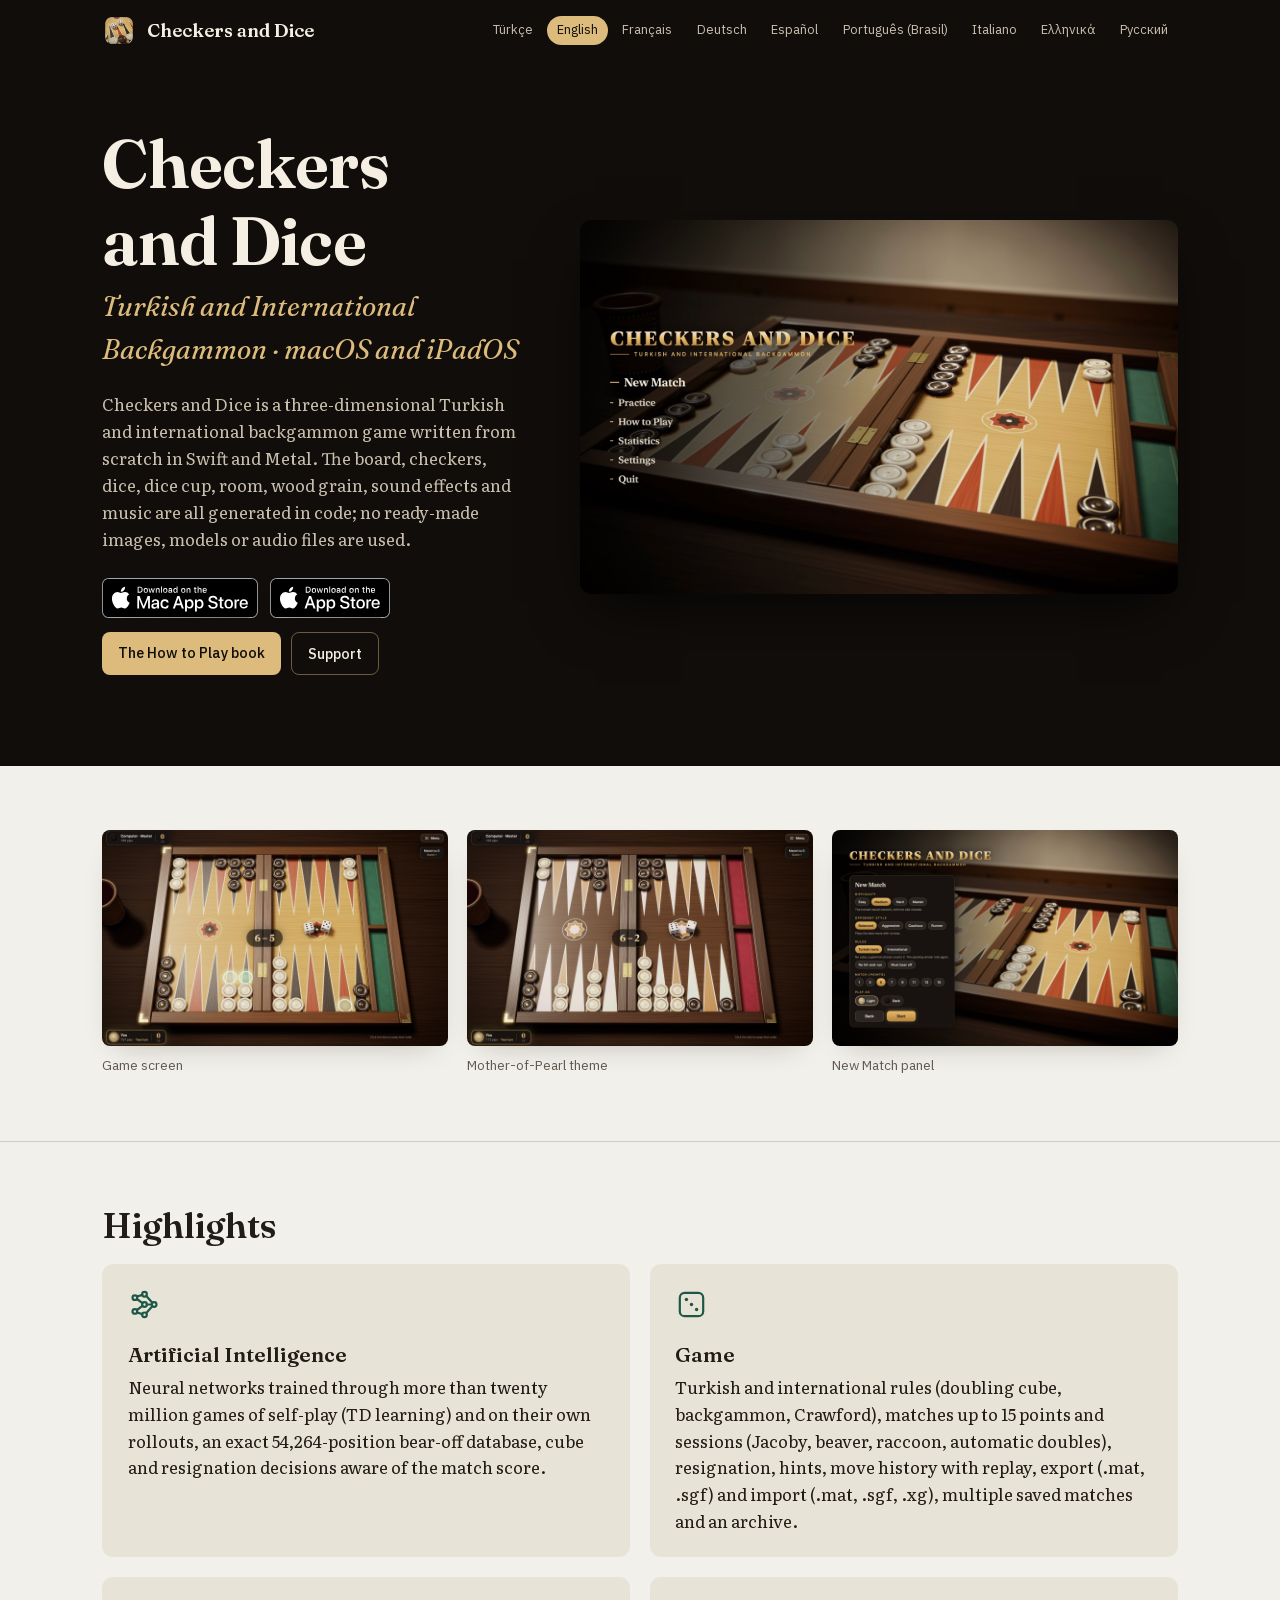
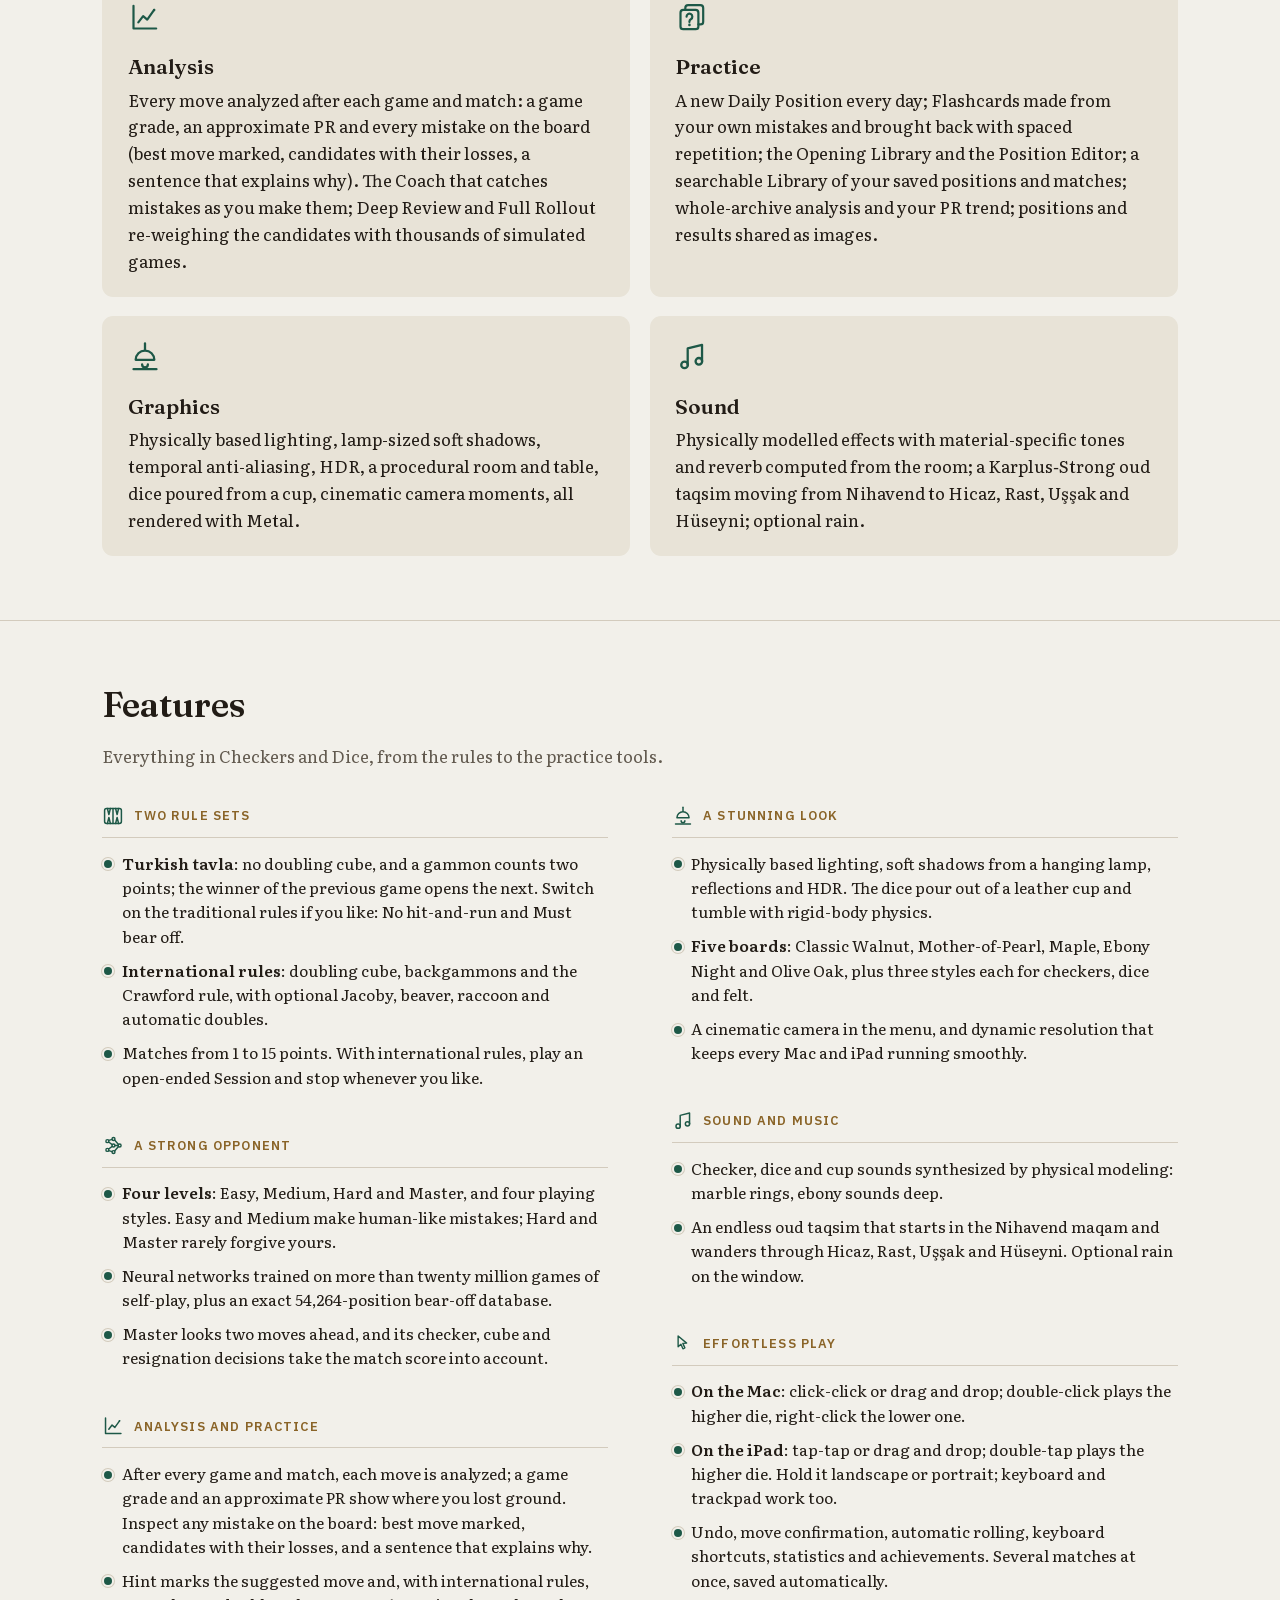
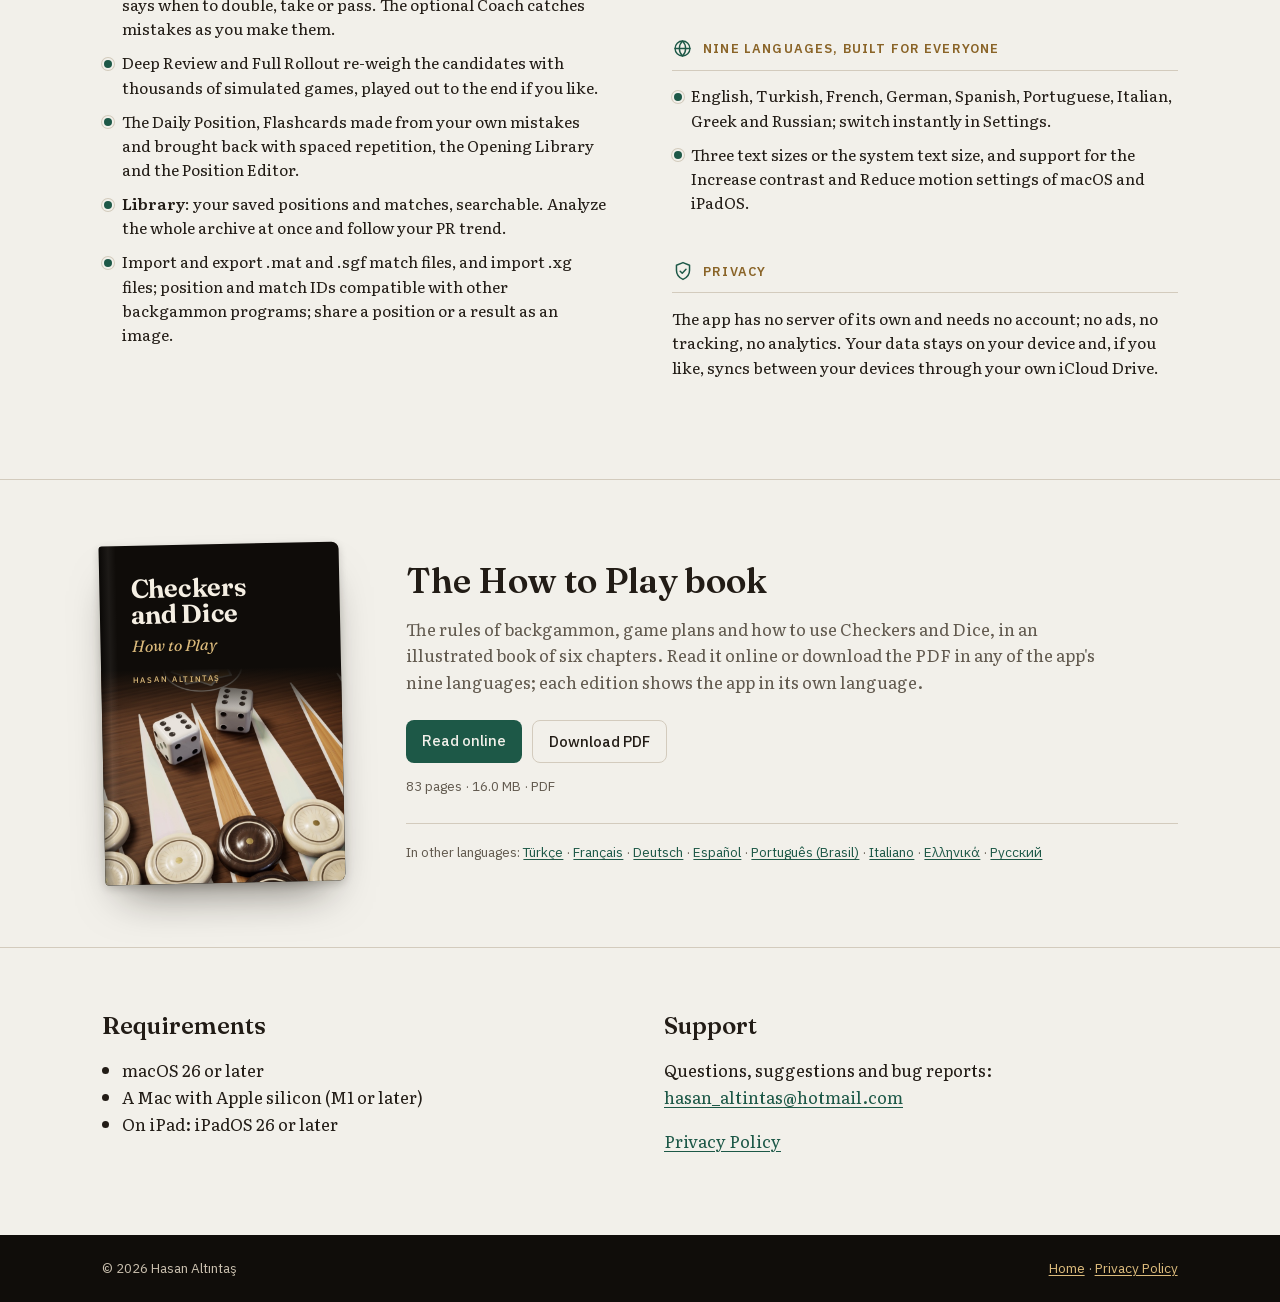
==== commit f010d14d: "Kılavuz 408 kitapları dokuz dilde (PDF'lerde bitişik harf düzeltmesi), 12 Ekim gizlilik metni, yerel" ====
--- a/index.html
+++ b/index.html
@@ -9,8 +9,7 @@
 <meta property="og:type" content="website"><meta property="og:url" content="https://hasanaltintas.github.io/pul-ve-zar/"><meta property="og:title" content="Checkers and Dice · Turkish and International Backgammon"><meta property="og:description" content="Checkers and Dice: three-dimensional Turkish and international backgammon for the Mac and iPad. A strong computer opponent, nine languages."><meta property="og:image" content="https://hasanaltintas.github.io/pul-ve-zar/gorsel/en/08.jpg"><meta name="twitter:card" content="summary_large_image">
 <link rel="icon" href="simge.png"><link rel="apple-touch-icon" href="simge.png">
 <link rel="alternate" hreflang="tr" href="https://hasanaltintas.github.io/pul-ve-zar/?lang=tr"><link rel="alternate" hreflang="en" href="https://hasanaltintas.github.io/pul-ve-zar/?lang=en"><link rel="alternate" hreflang="fr" href="https://hasanaltintas.github.io/pul-ve-zar/?lang=fr"><link rel="alternate" hreflang="de" href="https://hasanaltintas.github.io/pul-ve-zar/?lang=de"><link rel="alternate" hreflang="es" href="https://hasanaltintas.github.io/pul-ve-zar/?lang=es"><link rel="alternate" hreflang="pt" href="https://hasanaltintas.github.io/pul-ve-zar/?lang=pt"><link rel="alternate" hreflang="it" href="https://hasanaltintas.github.io/pul-ve-zar/?lang=it"><link rel="alternate" hreflang="el" href="https://hasanaltintas.github.io/pul-ve-zar/?lang=el"><link rel="alternate" hreflang="ru" href="https://hasanaltintas.github.io/pul-ve-zar/?lang=ru">
-<link rel="preconnect" href="https://fonts.googleapis.com"><link rel="preconnect" href="https://fonts.gstatic.com" crossorigin>
-<link rel="stylesheet" href="https://fonts.googleapis.com/css2?family=Fraunces:ital,opsz,wght@0,9..144,300..700;1,9..144,300..700&family=IBM+Plex+Sans:ital,wght@0,400;0,500;0,600;1,400&family=Literata:ital,opsz,wght@0,7..72,300..700;1,7..72,300..700&display=swap">
+<link rel="stylesheet" href="fontlar/fontlar.css">
 <style>
 :root {
   --kagit: #f2f0ea; --kagit-2: #e8e3d7; --murekkep: #221c16; --soluk: #625a4f; --cizgi: #d3cbbd;
@@ -209,7 +208,7 @@
 <section class="bolum"><div class="ic"><div class="galeri"><figure><img src="gorsel/tr/01.jpg" alt="Oyun ekranı" width="1440" height="900" loading="lazy"><figcaption>Oyun ekranı</figcaption></figure><figure><img src="gorsel/tr/02.jpg" alt="Sedef Kakma teması" width="1440" height="900" loading="lazy"><figcaption>Sedef Kakma teması</figcaption></figure><figure><img src="gorsel/tr/05.jpg" alt="Yeni Maç paneli" width="1440" height="900" loading="lazy"><figcaption>Yeni Maç paneli</figcaption></figure></div></div></section>
 <section class="bolum"><div class="ic"><h2>Öne çıkanlar</h2><div class="kartlar"><article class="kart"><span class="ikon ikon-rakip" aria-hidden="true"></span><h3>Yapay Zekâ</h3><p>Kendi kendine yirmi milyondan fazla oyunla (TD öğrenmesi) ve kendi benzetimleriyle eğitilmiş sinir ağları, 54.264 konumluk kesin toplama veritabanı, maç skoruna göre küp ve pes kararları.</p></article><article class="kart"><span class="ikon ikon-zar" aria-hidden="true"></span><h3>Oyun</h3><p>Türk ve uluslararası kurallar (vido küpü, katmerli mars, Crawford), 15 puana dek maçlar ve oturumlar (Jacoby, beaver, raccoon, otomatik vido), pes, ipucu, hamle geçmişi ve yeniden izleme, dışa aktarma (.mat, .sgf) ve içe aktarma (.mat, .sgf, .xg), birden çok kayıtlı maç ve arşiv.</p></article><article class="kart"><span class="ikon ikon-analiz" aria-hidden="true"></span><h3>Analiz</h3><p>Oyun ve maç sonunda bütün hamlelerin analizi: oyun notu, yaklaşık PR ve her hatanın tahtada incelenmesi (en iyi hamle işaretli, adaylar kayıplarıyla, nedeni bir cümleyle). Hatayı anında yakalayan Eğitmen; adayları binlerce benzetimle yeniden tartan Derin İnceleme ve Tam Benzetim.</p></article><article class="kart"><span class="ikon ikon-calisma" aria-hidden="true"></span><h3>Çalışma</h3><p>Her gün yenilenen Günün Konumu; kendi hatalarınızdan oluşan ve aralıklı tekrarla dönen Kartlar; Açılış Kitaplığı ve Konum Düzenleyici; kaydettiğiniz konumlar ve maçlar için aranabilir Kütüphane; arşivin toplu analizi ve PR eğilimi; konumu ya da sonucu görüntü olarak paylaşma.</p></article><article class="kart"><span class="ikon ikon-gorsel" aria-hidden="true"></span><h3>Görsellik</h3><p>Metal ile fiziksel tabanlı aydınlatma, lambadan türeyen yumuşak gölgeler, zamansal kenar yumuşatma, HDR, yordamsal oda ve masa, kupadan dökülen zarlar, sinematik kamera.</p></article><article class="kart"><span class="ikon ikon-ses" aria-hidden="true"></span><h3>Ses</h3><p>Fiziksel modellemeyle sentezlenen efektler; malzemeye göre tınılar, odanın ölçülerinden hesaplanan yankı; Karplus‑Strong ud taksimi Nihavend'den Hicaz, Rast, Uşşak ve Hüseyni'ye geçer; isteğe bağlı yağmur.</p></article></div></div></section>
 <section class="bolum ozellikler" id="ozellikler-tr"><div class="ic"><h2>Özellikler</h2><p class="onsoz">Kurallardan çalışma araçlarına, Pul ve Zar'ın bütün özellikleri.</p><div class="gruplar"><section class="grup"><h3><span class="ikon ikon-kurallar" aria-hidden="true"></span>İKİ KURAL SETİ</h3><ul><li><strong>Türk tavlası</strong>: vido küpü yok, mars iki puan; bir sonraki oyuna önceki oyunun galibi başlar. İstersen geleneksel kuralları aç: Kırıp kaçmak yasak ve Sallamak yasak.</li><li><strong>Uluslararası kurallar</strong>: vido küpü, katmerli mars ve Crawford kuralı; isteğe bağlı Jacoby, beaver, raccoon ve otomatik vido.</li><li>1'den 15 puana dek maçlar. Uluslararası kurallarda maç uzunluğu olmayan Oturum: istediğin kadar oyna, istediğinde bitir.</li><li><strong>Zarlar geleneksel adlarıyla okunur</strong>: Şeş Beş, Dubara, Düşeş, Hep Yek…</li></ul></section><section class="grup"><h3><span class="ikon ikon-rakip" aria-hidden="true"></span>GÜÇLÜ RAKİP</h3><ul><li><strong>Dört düzey</strong>: Kolay, Orta, Zor ve Usta; dört oyun stili. Kolay ve Orta insan gibi yanılır; Zor ve Usta senin hatalarını pek affetmez.</li><li>Kendi kendine yirmi milyondan fazla oyun oynayarak eğitilmiş sinir ağları ve 54.264 konumluk kesin toplama veritabanı.</li><li>Usta iki hamle ileriye bakar; hamle, vido ve pes kararlarında maç skorunu gözetir.</li></ul></section><section class="grup"><h3><span class="ikon ikon-analiz" aria-hidden="true"></span>ANALİZ VE ÇALIŞMA</h3><ul><li>Oyun ve maç sonunda bütün hamlelerin analiz edilir; oyun notu ve yaklaşık PR nerede puan kaybettiğini gösterir. Her hatayı tahtada incele: en iyi hamle işaretli, adaylar kayıplarıyla, nedeni bir cümleyle.</li><li>İpucu önerilen hamleyi işaretler; uluslararası kurallarda vido, al ve pas kararını da söyler. İstersen Eğitmen hatayı anında yakalar; geri alıp yeniden oynarsın.</li><li>Derin İnceleme ve Tam Benzetim adayları binlerce benzetimle, istersen oyun sonuna dek oynatarak yeniden tartar.</li><li>Günün Konumu, hatalarından oluşan ve aralıklı tekrarla dönen Kartlar, Açılış Kitaplığı ve Konum Düzenleyici.</li><li><strong>Kütüphane</strong>: kaydettiğin konumlar ve maçlar, aranabilir. Arşivi topluca analiz et, PR eğilimini izle.</li><li>.mat ve .sgf maç dosyalarını içe ve dışa aktar, .xg dosyalarını da içe al; konum ve maç kimlikleri başka tavla programlarıyla uyumlu; konumu ya da sonucu görüntü olarak paylaş.</li></ul></section><section class="grup"><h3><span class="ikon ikon-gorsel" aria-hidden="true"></span>GÖZ ALICI GÖRSELLİK</h3><ul><li>Fiziksel tabanlı aydınlatma, sarkıt lambadan düşen yumuşak gölgeler, yansımalar ve HDR. Zarlar deri kupadan dökülür, katı cisim fiziğiyle yuvarlanır.</li><li><strong>Beş tahta teması</strong>: Klasik Ceviz, Sedef Kakma, Akçaağaç, Abanoz Gece ve Zeytin Meşe. Pul, zar ve çuha için üçer stil.</li><li>Menüde sinematik kamera; dinamik çözünürlük her Mac'te ve iPad'de akıcı kalır.</li></ul></section><section class="grup"><h3><span class="ikon ikon-ses" aria-hidden="true"></span>SES VE MÜZİK</h3><ul><li>Pul, zar ve kupa sesleri fiziksel modellemeyle sentezlenir: mermer çınlar, abanoz pes tınlar; yankı odanın ölçülerinden hesaplanır.</li><li>Hiç tekrar etmeyen bir ud taksimi Nihavend'de başlar, Hicaz, Rast, Uşşak ve Hüseyni'ye geçer. İstersen pencerede yağmur.</li></ul></section><section class="grup"><h3><span class="ikon ikon-oynanis" aria-hidden="true"></span>RAHAT OYNANIŞ</h3><ul><li>Mac'te tıkla-tıkla ya da sürükle-bırak; çift tık büyük zarı, sağ tık küçük zarı oynar.</li><li>iPad'de pula ve hedefe dokun ya da sürükle-bırak; çift dokunma büyük zarı oynar. Yatay ya da dikey tut; klavye ve izleme dörtgeni de çalışır.</li><li>Geri alma, hamle onayı, otomatik zar, klavye kısayolları, istatistikler ve başarımlar. Birkaç maç aynı anda sürebilir, hepsi kendiliğinden kaydedilir.</li></ul></section><section class="grup"><h3><span class="ikon ikon-dil" aria-hidden="true"></span>DOKUZ DİL, HERKES İÇİN</h3><ul><li>Türkçe, İngilizce, Fransızca, Almanca, İspanyolca, Portekizce, İtalyanca, Yunanca ve Rusça; dil Ayarlar'dan anında değişir.</li><li>Üç yazı boyutu ya da sistemin yazı boyutu; macOS ve iPadOS'taki Karşıtlığı artır ve Hareketi azalt ayarlarına uyar.</li></ul></section><section class="grup"><h3><span class="ikon ikon-gizlilik" aria-hidden="true"></span>GİZLİLİK</h3><p>Uygulamanın kendi sunucusu yok, hesap istemez; reklam, izleme ya da analitik yok. Verilerin cihazında kalır; istersen kendi iCloud Drive'ın üzerinden cihazların arasında eşitlenir.</p></section></div></div></section>
-<section class="bolum" id="kitap-tr"><div class="ic kitap-vitrin"><a class="kapak" href="kitap/tr/" tabindex="-1" aria-hidden="true"><img src="gorsel/kitap-kapak.jpg" alt="" width="760" height="694" loading="lazy"><span class="kapak-yazi"><span class="kapak-ad">Pul ve Zar</span><span class="kapak-alt">Nasıl Oynanır</span><span class="kapak-yazar">Hasan Altıntaş</span></span></a><div class="kitap-metin"><h2>Nasıl Oynanır kitabı</h2><p class="onsoz">Tavlanın kuralları, oyun planları ve Pul ve Zar'ın kullanımı, altı bölümlük resimli bir kitapta. Kitabı uygulamanın desteklediği dokuz dilde çevrimiçi okuyabilir ya da PDF olarak indirebilirsiniz; her dilde görüntüler o dildeki uygulamadan alınmıştır.</p><p class="k-dugmeler"><a class="dugme birincil" href="kitap/tr/">Çevrimiçi oku</a><a class="dugme ikincil" href="kitap/tr/Pul-ve-Zar-Nasil-Oynanir.pdf" download>PDF indir</a></p><p class="k-bilgi">78 sayfa · 16,0 MB · PDF</p><p class="k-diger"><span>Öbür dillerde:</span> <a href="kitap/en/" hreflang="en" lang="en">English</a> · <a href="kitap/fr/" hreflang="fr" lang="fr">Français</a> · <a href="kitap/de/" hreflang="de" lang="de">Deutsch</a> · <a href="kitap/es/" hreflang="es" lang="es">Español</a> · <a href="kitap/pt/" hreflang="pt" lang="pt">Português (Brasil)</a> · <a href="kitap/it/" hreflang="it" lang="it">Italiano</a> · <a href="kitap/el/" hreflang="el" lang="el">Ελληνικά</a> · <a href="kitap/ru/" hreflang="ru" lang="ru">Русский</a></p></div></div></section>
+<section class="bolum" id="kitap-tr"><div class="ic kitap-vitrin"><a class="kapak" href="kitap/tr/" tabindex="-1" aria-hidden="true"><img src="gorsel/kitap-kapak.jpg" alt="" width="760" height="694" loading="lazy"><span class="kapak-yazi"><span class="kapak-ad">Pul ve Zar</span><span class="kapak-alt">Nasıl Oynanır</span><span class="kapak-yazar">Hasan Altıntaş</span></span></a><div class="kitap-metin"><h2>Nasıl Oynanır kitabı</h2><p class="onsoz">Tavlanın kuralları, oyun planları ve Pul ve Zar'ın kullanımı, altı bölümlük resimli bir kitapta. Kitabı uygulamanın desteklediği dokuz dilde çevrimiçi okuyabilir ya da PDF olarak indirebilirsiniz; her dilde görüntüler o dildeki uygulamadan alınmıştır.</p><p class="k-dugmeler"><a class="dugme birincil" href="kitap/tr/">Çevrimiçi oku</a><a class="dugme ikincil" href="kitap/tr/Pul-ve-Zar-Nasil-Oynanir.pdf" download>PDF indir</a></p><p class="k-bilgi">78 sayfa · 16,1 MB · PDF</p><p class="k-diger"><span>Öbür dillerde:</span> <a href="kitap/en/" hreflang="en" lang="en">English</a> · <a href="kitap/fr/" hreflang="fr" lang="fr">Français</a> · <a href="kitap/de/" hreflang="de" lang="de">Deutsch</a> · <a href="kitap/es/" hreflang="es" lang="es">Español</a> · <a href="kitap/pt/" hreflang="pt" lang="pt">Português (Brasil)</a> · <a href="kitap/it/" hreflang="it" lang="it">Italiano</a> · <a href="kitap/el/" hreflang="el" lang="el">Ελληνικά</a> · <a href="kitap/ru/" hreflang="ru" lang="ru">Русский</a></p></div></div></section>
 <section class="bolum" id="destek-tr"><div class="ic iki"><div><h2>Gereksinimler</h2><ul><li>macOS 26 ya da sonrası</li><li>Apple çipli bir Mac (M1 ya da sonrası)</li><li>iPad'de iPadOS 26 ya da sonrası</li></ul></div><div><h2>Destek</h2><p>Soru, öneri ve hata bildirimleri için: <a href="mailto:hasan_altintas@hotmail.com">hasan_altintas@hotmail.com</a></p><p><a href="privacy-policy.html?lang=tr">Gizlilik Politikası</a></p></div></div></section>
 </div>
 <div class="dil" lang="en">
@@ -225,7 +224,7 @@
 <section class="bolum"><div class="ic"><div class="galeri"><figure><img src="gorsel/fr/01.jpg" alt="Écran de jeu" width="1440" height="900" loading="lazy"><figcaption>Écran de jeu</figcaption></figure><figure><img src="gorsel/fr/02.jpg" alt="Thème Marqueterie de nacre" width="1440" height="900" loading="lazy"><figcaption>Thème Marqueterie de nacre</figcaption></figure><figure><img src="gorsel/fr/05.jpg" alt="Panneau Nouveau match" width="1440" height="900" loading="lazy"><figcaption>Panneau Nouveau match</figcaption></figure></div></div></section>
 <section class="bolum"><div class="ic"><h2>Points forts</h2><div class="kartlar"><article class="kart"><span class="ikon ikon-rakip" aria-hidden="true"></span><h3>Intelligence artificielle</h3><p>Des réseaux de neurones entraînés sur plus de vingt millions de parties jouées contre eux-mêmes (apprentissage TD) et sur leurs propres rollouts, une base exacte de 54 264 positions pour la sortie des pions, des décisions de videau et d’abandon qui tiennent compte du score du match.</p></article><article class="kart"><span class="ikon ikon-zar" aria-hidden="true"></span><h3>Jeu</h3><p>Règles turques et internationales (videau, backgammon, Crawford), matchs jusqu’à 15 points et sessions (Jacoby, beaver, raccoon, doubles automatiques), abandon, indices, historique des coups avec relecture, export (.mat, .sgf) et import (.mat, .sgf, .xg), plusieurs matchs enregistrés et des archives.</p></article><article class="kart"><span class="ikon ikon-analiz" aria-hidden="true"></span><h3>Analyse</h3><p>Tous vos coups analysés après chaque partie et chaque match : note, PR approximatif et chaque erreur sur le plateau (meilleur coup marqué, candidats avec leurs pertes et une phrase qui explique pourquoi). L’Entraîneur qui détecte vos erreurs sur le moment ; l’Analyse approfondie et le Rollout complet qui réévaluent les candidats sur des milliers de parties simulées.</p></article><article class="kart"><span class="ikon ikon-calisma" aria-hidden="true"></span><h3>Entraînement</h3><p>Une nouvelle Position du jour chaque jour ; des Cartes tirées de vos erreurs, qui reviennent en répétition espacée ; la Bibliothèque des ouvertures et l’Éditeur de position ; une Bibliothèque de vos positions et matchs enregistrés, avec recherche ; l’analyse de toute l’archive et votre tendance PR ; le partage d’une position ou d’un résultat en image.</p></article><article class="kart"><span class="ikon ikon-gorsel" aria-hidden="true"></span><h3>Graphismes</h3><p>Éclairage physiquement réaliste, ombres douces à la taille de la lampe, anticrénelage temporel, HDR, pièce et table procédurales, dés versés d’un cornet et moments de caméra cinématiques, le tout rendu avec Metal.</p></article><article class="kart"><span class="ikon ikon-ses" aria-hidden="true"></span><h3>Son</h3><p>Effets modélisés physiquement, timbres propres à chaque matière et réverbération calculée d’après la pièce ; un taqsim d’oud Karplus‑Strong qui passe du Nihavend au Hicaz, au Rast, à l’Uşşak et au Hüseyni ; pluie en option.</p></article></div></div></section>
 <section class="bolum ozellikler" id="ozellikler-fr"><div class="ic"><h2>Fonctionnalités</h2><p class="onsoz">Tout ce que propose Pions et Dés, des règles aux outils d’entraînement.</p><div class="gruplar"><section class="grup"><h3><span class="ikon ikon-kurallar" aria-hidden="true"></span>DEUX JEUX DE RÈGLES</h3><ul><li><strong>Tavla turc</strong> : pas de videau, un gammon compte deux points ; le gagnant de la partie précédente ouvre la suivante. Activez au besoin les règles traditionnelles : Frapper et fuir interdit et Sortie obligée.</li><li><strong>Règles internationales</strong> : videau, backgammons et règle Crawford ; en option Jacoby, beaver, raccoon et doubles automatiques.</li><li>Matchs de 1 à 15 points. Avec les règles internationales, jouez une Session sans limite et arrêtez quand vous voulez.</li></ul></section><section class="grup"><h3><span class="ikon ikon-rakip" aria-hidden="true"></span>UN ADVERSAIRE REDOUTABLE</h3><ul><li><strong>Quatre niveaux</strong> : Facile, Moyen, Difficile et Maître, et quatre styles de jeu. Facile et Moyen font des erreurs humaines ; Difficile et Maître pardonnent rarement les vôtres.</li><li>Des réseaux de neurones entraînés sur plus de vingt millions de parties, et une base exacte de 54 264 positions de sortie.</li><li>Maître voit deux coups plus loin et tient compte du score du match.</li></ul></section><section class="grup"><h3><span class="ikon ikon-analiz" aria-hidden="true"></span>ANALYSE ET ENTRAÎNEMENT</h3><ul><li>Après chaque partie, vos coups sont analysés ; note et PR approximatif montrent où vous perdez du terrain. Examinez chaque erreur sur le plateau : meilleur coup marqué, candidats avec leurs pertes et une phrase qui explique pourquoi.</li><li>Indice marque le coup conseillé et, avec les règles internationales, dit quand doubler, accepter ou refuser. L’Entraîneur, en option, détecte vos erreurs sur le moment.</li><li>L’Analyse approfondie et le Rollout complet réévaluent les candidats sur des milliers de parties simulées, jusqu’au bout si vous voulez.</li><li>La Position du jour, des Cartes tirées de vos erreurs qui reviennent en répétition espacée, la Bibliothèque des ouvertures et l’Éditeur de position.</li><li><strong>Bibliothèque</strong> : vos positions et matchs enregistrés, avec recherche. Analysez toute l’archive d’un coup et suivez votre tendance PR.</li><li>Import et export .mat et .sgf, import des fichiers .xg ; ID de position et de match compatibles avec d’autres programmes ; partage d’une position ou d’un résultat en image.</li></ul></section><section class="grup"><h3><span class="ikon ikon-gorsel" aria-hidden="true"></span>UN RENDU SPECTACULAIRE</h3><ul><li>Éclairage physiquement réaliste, ombres douces, reflets et HDR ; les dés tombent d’un cornet en cuir et roulent avec une physique de corps rigides.</li><li>Cinq plateaux (Noyer classique, Marqueterie de nacre, Érable, Nuit d’ébène, Chêne et olive) et trois styles pour les pions, les dés et la feutrine.</li><li>Caméra cinématique et résolution dynamique, fluide sur tout Mac et iPad.</li></ul></section><section class="grup"><h3><span class="ikon ikon-ses" aria-hidden="true"></span>SON ET MUSIQUE</h3><ul><li>Sons de pions, de dés et de cornet synthétisés par modélisation physique : le marbre tinte, l’ébène sonne grave.</li><li>Un taqsim d’oud sans fin, du maqam Nihavend au Hicaz, au Rast, à l’Uşşak et au Hüseyni ; pluie sur la fenêtre en option.</li></ul></section><section class="grup"><h3><span class="ikon ikon-oynanis" aria-hidden="true"></span>UN JEU FLUIDE</h3><ul><li><strong>Sur Mac</strong> : clic-clic ou glisser-déposer ; un double-clic joue le plus grand dé, un clic droit le plus petit.</li><li><strong>Sur iPad</strong> : touchez ou glissez ; double toucher pour le plus grand dé, en paysage comme en portrait.</li><li>Annuler, confirmation des coups, lancer automatique, raccourcis clavier, statistiques et succès. Plusieurs matchs à la fois, enregistrés automatiquement.</li></ul></section><section class="grup"><h3><span class="ikon ikon-dil" aria-hidden="true"></span>NEUF LANGUES, POUR TOUS</h3><ul><li>Français, anglais, turc, allemand, espagnol, portugais, italien, grec et russe ; changez de langue à tout moment dans les Réglages.</li><li>Trois tailles de texte ou celle du système ; Augmenter le contraste et Réduire les animations respectés.</li></ul></section><section class="grup"><h3><span class="ikon ikon-gizlilik" aria-hidden="true"></span>CONFIDENTIALITÉ</h3><p>L’app n’a pas de serveur propre et ne demande aucun compte ; ni publicité, ni pistage, ni analyse. Vos données restent sur votre appareil et peuvent se synchroniser entre vos appareils via votre iCloud Drive.</p></section></div></div></section>
-<section class="bolum" id="kitap-fr"><div class="ic kitap-vitrin"><a class="kapak" href="kitap/fr/" tabindex="-1" aria-hidden="true"><img src="gorsel/kitap-kapak.jpg" alt="" width="760" height="694" loading="lazy"><span class="kapak-yazi"><span class="kapak-ad">Pions et Dés</span><span class="kapak-alt">Comment jouer</span><span class="kapak-yazar">Hasan Altıntaş</span></span></a><div class="kitap-metin"><h2>Le livre Comment jouer</h2><p class="onsoz">Les règles du backgammon, les plans de jeu et l’utilisation de Pions et Dés, dans un livre illustré en six chapitres. Lisez-le en ligne ou téléchargez le PDF dans l’une des neuf langues de l’app ; chaque édition montre l’app dans sa langue.</p><p class="k-dugmeler"><a class="dugme birincil" href="kitap/fr/">Lire en ligne</a><a class="dugme ikincil" href="kitap/fr/Pions-et-Des-Comment-jouer.pdf" download>Télécharger le PDF</a></p><p class="k-bilgi">85 pages · 16,2 Mo · PDF</p><p class="k-diger"><span>Dans d’autres langues :</span> <a href="kitap/tr/" hreflang="tr" lang="tr">Türkçe</a> · <a href="kitap/en/" hreflang="en" lang="en">English</a> · <a href="kitap/de/" hreflang="de" lang="de">Deutsch</a> · <a href="kitap/es/" hreflang="es" lang="es">Español</a> · <a href="kitap/pt/" hreflang="pt" lang="pt">Português (Brasil)</a> · <a href="kitap/it/" hreflang="it" lang="it">Italiano</a> · <a href="kitap/el/" hreflang="el" lang="el">Ελληνικά</a> · <a href="kitap/ru/" hreflang="ru" lang="ru">Русский</a></p></div></div></section>
+<section class="bolum" id="kitap-fr"><div class="ic kitap-vitrin"><a class="kapak" href="kitap/fr/" tabindex="-1" aria-hidden="true"><img src="gorsel/kitap-kapak.jpg" alt="" width="760" height="694" loading="lazy"><span class="kapak-yazi"><span class="kapak-ad">Pions et Dés</span><span class="kapak-alt">Comment jouer</span><span class="kapak-yazar">Hasan Altıntaş</span></span></a><div class="kitap-metin"><h2>Le livre Comment jouer</h2><p class="onsoz">Les règles du backgammon, les plans de jeu et l’utilisation de Pions et Dés, dans un livre illustré en six chapitres. Lisez-le en ligne ou téléchargez le PDF dans l’une des neuf langues de l’app ; chaque édition montre l’app dans sa langue.</p><p class="k-dugmeler"><a class="dugme birincil" href="kitap/fr/">Lire en ligne</a><a class="dugme ikincil" href="kitap/fr/Pions-et-Des-Comment-jouer.pdf" download>Télécharger le PDF</a></p><p class="k-bilgi">87 pages · 16,2 Mo · PDF</p><p class="k-diger"><span>Dans d’autres langues :</span> <a href="kitap/tr/" hreflang="tr" lang="tr">Türkçe</a> · <a href="kitap/en/" hreflang="en" lang="en">English</a> · <a href="kitap/de/" hreflang="de" lang="de">Deutsch</a> · <a href="kitap/es/" hreflang="es" lang="es">Español</a> · <a href="kitap/pt/" hreflang="pt" lang="pt">Português (Brasil)</a> · <a href="kitap/it/" hreflang="it" lang="it">Italiano</a> · <a href="kitap/el/" hreflang="el" lang="el">Ελληνικά</a> · <a href="kitap/ru/" hreflang="ru" lang="ru">Русский</a></p></div></div></section>
 <section class="bolum" id="destek-fr"><div class="ic iki"><div><h2>Configuration requise</h2><ul><li>macOS 26 ou version ultérieure</li><li>Un Mac avec puce Apple (M1 ou ultérieure)</li><li>Sur iPad : iPadOS 26 ou version ultérieure</li></ul></div><div><h2>Assistance</h2><p>Questions, suggestions et signalements de bugs : <a href="mailto:hasan_altintas@hotmail.com">hasan_altintas@hotmail.com</a></p><p><a href="privacy-policy.html?lang=fr">Politique de confidentialité</a></p></div></div></section>
 </div>
 <div class="dil" lang="de">
@@ -265,15 +264,15 @@
 <section class="bolum"><div class="ic"><div class="galeri"><figure><img src="gorsel/el/01.jpg" alt="Οθόνη παιχνιδιού" width="1440" height="900" loading="lazy"><figcaption>Οθόνη παιχνιδιού</figcaption></figure><figure><img src="gorsel/el/02.jpg" alt="Θέμα Σεντέφι" width="1440" height="900" loading="lazy"><figcaption>Θέμα Σεντέφι</figcaption></figure><figure><img src="gorsel/el/05.jpg" alt="Πλαίσιο Νέος αγώνας" width="1440" height="900" loading="lazy"><figcaption>Πλαίσιο Νέος αγώνας</figcaption></figure></div></div></section>
 <section class="bolum"><div class="ic"><h2>Κύρια σημεία</h2><div class="kartlar"><article class="kart"><span class="ikon ikon-rakip" aria-hidden="true"></span><h3>Τεχνητή Νοημοσύνη</h3><p>Νευρωνικά δίκτυα εκπαιδευμένα με πάνω από είκοσι εκατομμύρια παιχνίδια εναντίον του εαυτού τους (μάθηση TD) και με τις δικές τους προσομοιώσεις, ακριβής βάση μαζέματος 54.264 θέσεων, αποφάσεις κύβου και παραίτησης με γνώση του σκορ του αγώνα.</p></article><article class="kart"><span class="ikon ikon-zar" aria-hidden="true"></span><h3>Παιχνίδι</h3><p>Τουρκικοί και διεθνείς κανόνες (κύβος διπλασιασμού, μπάκγκαμον, Crawford), αγώνες έως 15 πόντους και συνεδρίες (Jacoby, beaver, raccoon, αυτόματοι διπλασιασμοί), παραίτηση, υποδείξεις, ιστορικό κινήσεων με αναπαραγωγή, εξαγωγή (.mat, .sgf) και εισαγωγή (.mat, .sgf, .xg), πολλοί αποθηκευμένοι αγώνες και αρχείο.</p></article><article class="kart"><span class="ikon ikon-analiz" aria-hidden="true"></span><h3>Ανάλυση</h3><p>Μετά από κάθε παιχνίδι και αγώνα κάθε κίνηση αναλύεται: βαθμός, κατά προσέγγιση PR και κάθε λάθος στο τάβλι (η καλύτερη κίνηση σημειωμένη, οι υποψήφιες με τις απώλειές τους και μια φράση που εξηγεί γιατί). Ο Προπονητής που πιάνει τα λάθη τη στιγμή που γίνονται· η Βαθιά Ανάλυση και η Πλήρης προσομοίωση με χιλιάδες προσομοιωμένες παρτίδες.</p></article><article class="kart"><span class="ikon ikon-calisma" aria-hidden="true"></span><h3>Εξάσκηση</h3><p>Η Θέση της Ημέρας, κάθε μέρα καινούργια· Κάρτες από τα δικά σου λάθη που επιστρέφουν με επανάληψη σε διαστήματα· η Βιβλιοθήκη Ανοιγμάτων και ο Επεξεργαστής Θέσης· η Βιβλιοθήκη με τις αποθηκευμένες θέσεις και τους αγώνες σου, με αναζήτηση· ανάλυση όλου του αρχείου μονομιάς και η τάση του PR σου· κοινοποίηση θέσης ή αποτελέσματος ως εικόνα.</p></article><article class="kart"><span class="ikon ikon-gorsel" aria-hidden="true"></span><h3>Γραφικά</h3><p>Φωτισμός βασισμένος στη φυσική, απαλές σκιές από τη λάμπα, χρονική εξομάλυνση ακμών, HDR, διαδικαστικό δωμάτιο και τραπέζι, ζάρια που χύνονται από ποτήρι, κινηματογραφικές στιγμές κάμερας, όλα με Metal.</p></article><article class="kart"><span class="ikon ikon-ses" aria-hidden="true"></span><h3>Ήχος</h3><p>Εφέ με φυσική μοντελοποίηση, χροιές ανά υλικό και αντήχηση υπολογισμένη από το δωμάτιο· ταξίμι ουτιού Karplus‑Strong που περνά από το Nihavend στο Hicaz, το Rast, το Uşşak και το Hüseyni· προαιρετική βροχή.</p></article></div></div></section>
 <section class="bolum ozellikler" id="ozellikler-el"><div class="ic"><h2>Δυνατότητες</h2><p class="onsoz">Όλα όσα προσφέρει το Πούλια και Ζάρια, από τους κανόνες ως τα εργαλεία εξάσκησης.</p><div class="gruplar"><section class="grup"><h3><span class="ikon ikon-kurallar" aria-hidden="true"></span>ΔΥΟ ΣΕΤ ΚΑΝΟΝΩΝ</h3><ul><li><strong>Τουρκικό τάβλι</strong>: χωρίς κύβο διπλασιασμού, το γκάμον μετράει δύο πόντους· ο νικητής του προηγούμενου παιχνιδιού ανοίγει το επόμενο. Αν θέλεις, ενεργοποίησε τους παραδοσιακούς κανόνες: Απαγόρευση χτύπα-και-φύγε και Υποχρεωτική εξαγωγή.</li><li><strong>Διεθνείς κανόνες</strong>: κύβος διπλασιασμού, μπάκγκαμον και κανόνας Crawford· προαιρετικά: Jacoby, beaver, raccoon και αυτόματοι διπλασιασμοί.</li><li>Αγώνες από 1 έως 15 πόντους. Με διεθνείς κανόνες, παίξε μια Συνεδρία χωρίς τέλος και σταμάτα όποτε θέλεις.</li></ul></section><section class="grup"><h3><span class="ikon ikon-rakip" aria-hidden="true"></span>ΕΝΑΣ ΔΥΝΑΤΟΣ ΑΝΤΙΠΑΛΟΣ</h3><ul><li><strong>Τέσσερα επίπεδα</strong>: Εύκολο, Μεσαίο, Δύσκολο και Μάστερ, και τέσσερα στυλ παιχνιδιού. Το Εύκολο και το Μεσαίο κάνουν ανθρώπινα λάθη· το Δύσκολο και ο Μάστερ σπάνια συγχωρούν τα δικά σου.</li><li>Νευρωνικά δίκτυα εκπαιδευμένα με πάνω από είκοσι εκατομμύρια παιχνίδια εναντίον του εαυτού τους, συν μια ακριβής βάση μαζέματος 54.264 θέσεων.</li><li>Ο Μάστερ βλέπει δύο κινήσεις μπροστά και λαμβάνει υπόψη το σκορ του αγώνα.</li></ul></section><section class="grup"><h3><span class="ikon ikon-analiz" aria-hidden="true"></span>ΑΝΑΛΥΣΗ ΚΑΙ ΕΞΑΣΚΗΣΗ</h3><ul><li>Μετά από κάθε παιχνίδι κάθε κίνηση αναλύεται· ένας βαθμός και ένα κατά προσέγγιση PR δείχνουν πού χάνεις έδαφος. Εξέτασε κάθε λάθος στο τάβλι: η καλύτερη κίνηση σημειωμένη, οι υποψήφιες με τις απώλειές τους και μια φράση που εξηγεί γιατί.</li><li>Η Υπόδειξη σημειώνει την προτεινόμενη κίνηση και, με διεθνείς κανόνες, λέει πότε να διπλασιάσεις, να δεχτείς ή να πασάρεις. Ο προαιρετικός Προπονητής πιάνει τα λάθη τη στιγμή που γίνονται.</li><li>Η Βαθιά Ανάλυση και η Πλήρης προσομοίωση ξαναζυγίζουν τις υποψήφιες κινήσεις με χιλιάδες προσομοιωμένες παρτίδες, αν θέλεις ως το τέλος.</li><li>Η Θέση της Ημέρας, Κάρτες από τα δικά σου λάθη που επιστρέφουν με επανάληψη σε διαστήματα, η Βιβλιοθήκη Ανοιγμάτων και ο Επεξεργαστής Θέσης.</li><li><strong>Βιβλιοθήκη</strong>: οι αποθηκευμένες θέσεις και οι αγώνες σου, με αναζήτηση. Ανάλυσε όλο το αρχείο μονομιάς και παρακολούθησε την τάση του PR σου.</li><li>Εισαγωγή και εξαγωγή .mat και .sgf, εισαγωγή .xg· αναγνωριστικά θέσης και αγώνα συμβατά με άλλα προγράμματα· κοινοποίηση θέσης ή αποτελέσματος ως εικόνα.</li></ul></section><section class="grup"><h3><span class="ikon ikon-gorsel" aria-hidden="true"></span>ΕΝΤΥΠΩΣΙΑΚΗ ΕΜΦΑΝΙΣΗ</h3><ul><li>Φωτισμός βασισμένος στη φυσική, απαλές σκιές, αντανακλάσεις και HDR· τα ζάρια χύνονται από δερμάτινο ποτήρι και κυλούν με φυσική στερεών σωμάτων.</li><li>Πέντε τάβλια (Κλασική Καρυδιά, Σεντέφι, Σφενδάμι, Νύχτα Εβένου, Δρυς και Ελιά) και από τρία στυλ για πούλια, ζάρια και τσόχα.</li><li>Κινηματογραφική κάμερα και δυναμική ανάλυση, ομαλά σε κάθε Mac και iPad.</li></ul></section><section class="grup"><h3><span class="ikon ikon-ses" aria-hidden="true"></span>ΗΧΟΣ ΚΑΙ ΜΟΥΣΙΚΗ</h3><ul><li>Ήχοι πουλιών, ζαριών και ποτηριού με φυσική μοντελοποίηση: το μάρμαρο κουδουνίζει, ο έβενος ηχεί βαθιά.</li><li>Ένα ατελείωτο ταξίμι ουτιού, από το μακάμ Nihavend στα Hicaz, Rast, Uşşak και Hüseyni· προαιρετική βροχή στο παράθυρο.</li></ul></section><section class="grup"><h3><span class="ikon ikon-oynanis" aria-hidden="true"></span>ΠΑΙΞΙΜΟ ΧΩΡΙΣ ΚΟΠΟ</h3><ul><li><strong>Στο Mac</strong>: κλικ-κλικ ή σύρε και άφησε· το διπλό κλικ παίζει το μεγαλύτερο ζάρι, το δεξί κλικ το μικρότερο.</li><li><strong>Στο iPad</strong>: άγγιξε ή σύρε· το διπλό άγγιγμα παίζει το μεγαλύτερο ζάρι. Οριζόντια ή κάθετα.</li><li>Αναίρεση, επιβεβαίωση κίνησης, αυτόματη ρίψη, συντομεύσεις πληκτρολογίου, στατιστικά και επιτεύγματα. Πολλοί αγώνες ταυτόχρονα, με αυτόματη αποθήκευση.</li></ul></section><section class="grup"><h3><span class="ikon ikon-dil" aria-hidden="true"></span>ΕΝΝΕΑ ΓΛΩΣΣΕΣ, ΓΙΑ ΟΛΟΥΣ</h3><ul><li>Ελληνικά, Αγγλικά, Τουρκικά, Γαλλικά, Γερμανικά, Ισπανικά, Πορτογαλικά, Ιταλικά και Ρωσικά· άλλαξε αμέσως από τις Ρυθμίσεις.</li><li>Τρία μεγέθη κειμένου ή του συστήματος· υποστήριξη των ρυθμίσεων Αύξηση αντίθεσης και Μείωση κίνησης σε macOS και iPadOS.</li></ul></section><section class="grup"><h3><span class="ikon ikon-gizlilik" aria-hidden="true"></span>ΑΠΟΡΡΗΤΟ</h3><p>Η εφαρμογή δεν έχει δικό της διακομιστή και δεν ζητά λογαριασμό· χωρίς διαφημίσεις, παρακολούθηση ή αναλυτικά στοιχεία. Τα δεδομένα σου μένουν στη συσκευή σου και μπορούν να συγχρονιστούν μεταξύ των συσκευών σου μέσω του iCloud Drive σου.</p></section></div></div></section>
-<section class="bolum" id="kitap-el"><div class="ic kitap-vitrin"><a class="kapak" href="kitap/el/" tabindex="-1" aria-hidden="true"><img src="gorsel/kitap-kapak.jpg" alt="" width="760" height="694" loading="lazy"><span class="kapak-yazi"><span class="kapak-ad">Πούλια και Ζάρια</span><span class="kapak-alt">Πώς παίζεται</span><span class="kapak-yazar">Hasan Altıntaş</span></span></a><div class="kitap-metin"><h2>Το βιβλίο «Πώς παίζεται»</h2><p class="onsoz">Οι κανόνες του ταβλιού, τα σχέδια παιχνιδιού και η χρήση του Πούλια και Ζάρια, σε ένα εικονογραφημένο βιβλίο έξι κεφαλαίων. Διάβασέ το online ή κατέβασε το PDF σε οποιαδήποτε από τις εννέα γλώσσες της εφαρμογής· κάθε έκδοση δείχνει την εφαρμογή στη γλώσσα της.</p><p class="k-dugmeler"><a class="dugme birincil" href="kitap/el/">Διάβασε online</a><a class="dugme ikincil" href="kitap/el/Poulia-kai-Zaria-Pos-Paizetai.pdf" download>Λήψη PDF</a></p><p class="k-bilgi">88 σελίδες · 16,6 MB · PDF</p><p class="k-diger"><span>Σε άλλες γλώσσες:</span> <a href="kitap/tr/" hreflang="tr" lang="tr">Türkçe</a> · <a href="kitap/en/" hreflang="en" lang="en">English</a> · <a href="kitap/fr/" hreflang="fr" lang="fr">Français</a> · <a href="kitap/de/" hreflang="de" lang="de">Deutsch</a> · <a href="kitap/es/" hreflang="es" lang="es">Español</a> · <a href="kitap/pt/" hreflang="pt" lang="pt">Português (Brasil)</a> · <a href="kitap/it/" hreflang="it" lang="it">Italiano</a> · <a href="kitap/ru/" hreflang="ru" lang="ru">Русский</a></p></div></div></section>
+<section class="bolum" id="kitap-el"><div class="ic kitap-vitrin"><a class="kapak" href="kitap/el/" tabindex="-1" aria-hidden="true"><img src="gorsel/kitap-kapak.jpg" alt="" width="760" height="694" loading="lazy"><span class="kapak-yazi"><span class="kapak-ad">Πούλια και Ζάρια</span><span class="kapak-alt">Πώς παίζεται</span><span class="kapak-yazar">Hasan Altıntaş</span></span></a><div class="kitap-metin"><h2>Το βιβλίο «Πώς παίζεται»</h2><p class="onsoz">Οι κανόνες του ταβλιού, τα σχέδια παιχνιδιού και η χρήση του Πούλια και Ζάρια, σε ένα εικονογραφημένο βιβλίο έξι κεφαλαίων. Διάβασέ το online ή κατέβασε το PDF σε οποιαδήποτε από τις εννέα γλώσσες της εφαρμογής· κάθε έκδοση δείχνει την εφαρμογή στη γλώσσα της.</p><p class="k-dugmeler"><a class="dugme birincil" href="kitap/el/">Διάβασε online</a><a class="dugme ikincil" href="kitap/el/Poulia-kai-Zaria-Pos-Paizetai.pdf" download>Λήψη PDF</a></p><p class="k-bilgi">88 σελίδες · 16,7 MB · PDF</p><p class="k-diger"><span>Σε άλλες γλώσσες:</span> <a href="kitap/tr/" hreflang="tr" lang="tr">Türkçe</a> · <a href="kitap/en/" hreflang="en" lang="en">English</a> · <a href="kitap/fr/" hreflang="fr" lang="fr">Français</a> · <a href="kitap/de/" hreflang="de" lang="de">Deutsch</a> · <a href="kitap/es/" hreflang="es" lang="es">Español</a> · <a href="kitap/pt/" hreflang="pt" lang="pt">Português (Brasil)</a> · <a href="kitap/it/" hreflang="it" lang="it">Italiano</a> · <a href="kitap/ru/" hreflang="ru" lang="ru">Русский</a></p></div></div></section>
 <section class="bolum" id="destek-el"><div class="ic iki"><div><h2>Απαιτήσεις</h2><ul><li>macOS 26 ή νεότερο</li><li>Mac με Apple silicon (M1 ή νεότερο)</li><li>Στο iPad: iPadOS 26 ή νεότερο</li></ul></div><div><h2>Υποστήριξη</h2><p>Για ερωτήσεις, προτάσεις και αναφορές σφαλμάτων: <a href="mailto:hasan_altintas@hotmail.com">hasan_altintas@hotmail.com</a></p><p><a href="privacy-policy.html?lang=el">Πολιτική Απορρήτου</a></p></div></div></section>
 </div>
 <div class="dil" lang="ru">
 <section class="kahraman"><div class="ic"><div><h1>Шашки и Кости</h1><p class="alt-baslik">Турецкие и международные нарды · macOS и iPadOS</p><p class="giris">Шашки и Кости — трёхмерные турецкие и международные нарды, написанные с нуля на Swift и Metal. Доска, шашки, зары, стакан, комната, текстура дерева, звуковые эффекты и музыка целиком создаются кодом; готовые изображения, модели и аудиофайлы не используются.</p><p class="magaza"><a class="rozet" href="https://apps.apple.com/app/id6815371199?platform=mac"><img src="rozet/ru.svg" alt="Загрузите в Mac App Store" width="156" height="40"></a><a class="rozet" href="https://apps.apple.com/app/id6815371199?platform=ipad"><img src="rozet/app-store-ru.svg" alt="Загрузите в App Store" width="120" height="40"></a></p><p class="gecis"><a class="dugme dolu" href="#kitap-ru">Книга «Как играть»</a><a class="dugme cizgili" href="#destek-ru">Поддержка</a></p></div><img src="gorsel/ru/08.jpg" alt="Главное меню" width="1440" height="900" loading="lazy"></div></section>
 <section class="bolum"><div class="ic"><div class="galeri"><figure><img src="gorsel/ru/01.jpg" alt="Игровой экран" width="1440" height="900" loading="lazy"><figcaption>Игровой экран</figcaption></figure><figure><img src="gorsel/ru/02.jpg" alt="Тема «Перламутр»" width="1440" height="900" loading="lazy"><figcaption>Тема «Перламутр»</figcaption></figure><figure><img src="gorsel/ru/05.jpg" alt="Панель «Новый матч»" width="1440" height="900" loading="lazy"><figcaption>Панель «Новый матч»</figcaption></figure></div></div></section>
 <section class="bolum"><div class="ic"><h2>Главное</h2><div class="kartlar"><article class="kart"><span class="ikon ikon-rakip" aria-hidden="true"></span><h3>Искусственный интеллект</h3><p>Нейросети, обученные более чем на двадцати миллионах партий игры с самими собой (TD-обучение) и на собственных симуляциях, точная база вывода из 54 264 позиций, решения по кубу и сдаче с учётом счёта матча.</p></article><article class="kart"><span class="ikon ikon-zar" aria-hidden="true"></span><h3>Игра</h3><p>Турецкие и международные правила (куб удвоения, бэкгаммон, Кроуфорд), матчи до 15 очков и сессии (Джекоби, бивер, ракун, автоматические удвоения), сдача, подсказки, история ходов с повтором, экспорт (.mat, .sgf) и импорт (.mat, .sgf, .xg), несколько сохранённых матчей и архив.</p></article><article class="kart"><span class="ikon ikon-analiz" aria-hidden="true"></span><h3>Анализ</h3><p>После каждой партии и матча анализируется каждый ход: оценка партии, примерный PR и любая ошибка на доске (лучший ход отмечен, кандидаты с их потерями и фраза, объясняющая почему). Тренер, который ловит ошибки сразу; Глубокий разбор и Полный роллаут, переоценивающие кандидатов тысячами симулированных партий.</p></article><article class="kart"><span class="ikon ikon-calisma" aria-hidden="true"></span><h3>Тренировка</h3><p>Позиция дня, каждый день новая; Карточки из ваших собственных ошибок с интервальным повторением; Библиотека дебютов и Редактор позиции; Библиотека сохранённых позиций и матчей с поиском; разбор всего архива разом и тренд PR; делитесь позицией или результатом как картинкой.</p></article><article class="kart"><span class="ikon ikon-gorsel" aria-hidden="true"></span><h3>Графика</h3><p>Физически корректное освещение, мягкие тени от лампы, временное сглаживание, HDR, процедурные комната и стол, зары, высыпающиеся из стакана, кинематографичные движения камеры — всё на Metal.</p></article><article class="kart"><span class="ikon ikon-ses" aria-hidden="true"></span><h3>Звук</h3><p>Эффекты с физическим моделированием, тембры по материалам и реверберация, рассчитанная по комнате; таксим на уде (синтез Карплуса‑Стронга), переходящий из Нихавенда в Хиджаз, Раст, Ушшак и Хусейни; дождь по желанию.</p></article></div></div></section>
-<section class="bolum ozellikler" id="ozellikler-ru"><div class="ic"><h2>Возможности</h2><p class="onsoz">Всё, что умеет приложение «Шашки и Кости»: от правил до инструментов тренировки.</p><div class="gruplar"><section class="grup"><h3><span class="ikon ikon-kurallar" aria-hidden="true"></span>ДВА СВОДА ПРАВИЛ</h3><ul><li><strong>Турецкие нарды</strong>: без куба удвоения, марс считается за два очка; победитель предыдущей партии начинает следующую. При желании включите традиционные правила: Без «бей и беги» и Обязательный вывод.</li><li><strong>Международные правила</strong>: куб удвоения, бэкгаммон и правило Кроуфорда, по желанию — Джекоби, бивер, ракун и автоматические удвоения.</li><li>Матчи от 1 до 15 очков. По международным правилам — Сессия без фиксированной длины: играйте и останавливайтесь, когда захотите.</li></ul></section><section class="grup"><h3><span class="ikon ikon-rakip" aria-hidden="true"></span>СИЛЬНЫЙ СОПЕРНИК</h3><ul><li><strong>Четыре уровня</strong>: Лёгкий, Средний, Сложный и Мастер, и четыре стиля игры. Лёгкий и Средний ошибаются по-человечески; Сложный и Мастер редко прощают ваши ошибки.</li><li>Нейросети, обученные более чем на двадцати миллионах партий с самими собой, и точная база вывода из 54 264 позиций.</li><li>Мастер смотрит на два хода вперёд; ходы, решения по кубу и сдаче учитывают счёт матча.</li></ul></section><section class="grup"><h3><span class="ikon ikon-analiz" aria-hidden="true"></span>АНАЛИЗ И ТРЕНИРОВКА</h3><ul><li>После каждой партии и матча анализируется каждый ход; оценка партии и примерный PR показывают, где вы теряли очки. Разберите любую ошибку на доске: лучший ход отмечен, кандидаты с их потерями и фраза, объясняющая почему.</li><li>Подсказка отмечает рекомендуемый ход, а по международным правилам говорит, когда удвоить, принять или отказаться. Тренер по желанию ловит ошибки сразу; верните ход и переиграйте.</li><li>Глубокий разбор и Полный роллаут переоценивают кандидатов тысячами симулированных партий, при желании до конца игры.</li><li>Позиция дня, Карточки из ваших собственных ошибок с интервальным повторением, Библиотека дебютов и Редактор позиции.</li><li><strong>Библиотека</strong>: сохранённые позиции и матчи с поиском. Разберите весь архив разом и следите за трендом PR.</li><li>Импорт и экспорт файлов матчей .mat и .sgf, импорт файлов .xg; ID позиции и матча совместимы с другими программами; делитесь позицией или результатом как картинкой.</li></ul></section><section class="grup"><h3><span class="ikon ikon-gorsel" aria-hidden="true"></span>ПОТРЯСАЮЩИЙ ВИД</h3><ul><li>Физически корректное освещение, мягкие тени от висящей лампы, отражения и HDR. Зары высыпаются из кожаного стакана и катятся по законам физики твёрдых тел.</li><li>Пять досок (Классический орех, Перламутр, Клён, Эбеновая ночь, Дуб и олива) и по три стиля шашек, зар и сукна.</li><li>Кинематографичная камера и динамическое разрешение: плавно на любом Mac и iPad.</li></ul></section><section class="grup"><h3><span class="ikon ikon-ses" aria-hidden="true"></span>ЗВУК И МУЗЫКА</h3><ul><li>Звуки шашек, зар и стакана синтезированы физическим моделированием: мрамор звенит, эбен звучит низко.</li><li>Бесконечный таксим на уде, который начинается в макаме Нихавенд и странствует по Хиджазу, Расту, Ушшаку и Хусейни. Дождь за окном по желанию.</li></ul></section><section class="grup"><h3><span class="ikon ikon-oynanis" aria-hidden="true"></span>ИГРАТЬ ЛЕГКО</h3><ul><li><strong>На Mac</strong>: щелчок-щелчок или перетаскивание; двойной щелчок играет больший зар, правая кнопка — меньший.</li><li><strong>На iPad</strong>: касание или перетаскивание; двойное касание играет больший зар. Горизонтально или вертикально, с клавиатурой и трекпадом.</li><li>Отмена, подтверждение хода, автоматический бросок, клавиатурные сокращения, статистика и достижения. Несколько матчей одновременно, с автосохранением.</li></ul></section><section class="grup"><h3><span class="ikon ikon-dil" aria-hidden="true"></span>ДЕВЯТЬ ЯЗЫКОВ, ДЛЯ ВСЕХ</h3><ul><li>Русский, английский, турецкий, французский, немецкий, испанский, португальский, итальянский и греческий; язык меняется мгновенно в разделе «Настройки».</li><li>Три размера текста или системный, поддержка настроек «Увеличить контрастность» и «Уменьшить движение» в macOS и iPadOS.</li></ul></section><section class="grup"><h3><span class="ikon ikon-gizlilik" aria-hidden="true"></span>КОНФИДЕНЦИАЛЬНОСТЬ</h3><p>У приложения нет собственного сервера, и оно не требует учётной записи; без рекламы, отслеживания и аналитики. Ваши данные остаются на вашем устройстве и при желании синхронизируются между вашими устройствами через ваш собственный iCloud Drive.</p></section></div></div></section>
-<section class="bolum" id="kitap-ru"><div class="ic kitap-vitrin"><a class="kapak" href="kitap/ru/" tabindex="-1" aria-hidden="true"><img src="gorsel/kitap-kapak.jpg" alt="" width="760" height="694" loading="lazy"><span class="kapak-yazi"><span class="kapak-ad">Шашки и Кости</span><span class="kapak-alt">Как играть</span><span class="kapak-yazar">Hasan Altıntaş</span></span></a><div class="kitap-metin"><h2>Книга «Как играть»</h2><p class="onsoz">Правила нард, планы игры и работа с приложением Шашки и Кости в иллюстрированной книге из шести глав. Читайте онлайн или скачайте PDF на любом из девяти языков приложения; в каждом издании приложение показано на его языке.</p><p class="k-dugmeler"><a class="dugme birincil" href="kitap/ru/">Читать онлайн</a><a class="dugme ikincil" href="kitap/ru/Shashki-i-Kosti-Kak-igrat.pdf" download>Скачать PDF</a></p><p class="k-bilgi">88 стр. · 16,4 МБ · PDF</p><p class="k-diger"><span>На других языках:</span> <a href="kitap/tr/" hreflang="tr" lang="tr">Türkçe</a> · <a href="kitap/en/" hreflang="en" lang="en">English</a> · <a href="kitap/fr/" hreflang="fr" lang="fr">Français</a> · <a href="kitap/de/" hreflang="de" lang="de">Deutsch</a> · <a href="kitap/es/" hreflang="es" lang="es">Español</a> · <a href="kitap/pt/" hreflang="pt" lang="pt">Português (Brasil)</a> · <a href="kitap/it/" hreflang="it" lang="it">Italiano</a> · <a href="kitap/el/" hreflang="el" lang="el">Ελληνικά</a></p></div></div></section>
+<section class="bolum ozellikler" id="ozellikler-ru"><div class="ic"><h2>Возможности</h2><p class="onsoz">Всё, что умеет приложение «Шашки и Кости»: от правил до инструментов тренировки.</p><div class="gruplar"><section class="grup"><h3><span class="ikon ikon-kurallar" aria-hidden="true"></span>ДВА СВОДА ПРАВИЛ</h3><ul><li><strong>Турецкие нарды</strong> — короткие нарды по турецким правилам: без куба удвоения, марс считается за два очка; победитель предыдущей партии начинает следующую. При желании включите традиционные правила: Без «бей и беги» и Обязательный вывод.</li><li><strong>Международные правила</strong>: куб удвоения, бэкгаммон и правило Кроуфорда, по желанию — Джекоби, бивер, ракун и автоматические удвоения.</li><li>Матчи от 1 до 15 очков. По международным правилам — Сессия без фиксированной длины: играйте и останавливайтесь, когда захотите.</li></ul></section><section class="grup"><h3><span class="ikon ikon-rakip" aria-hidden="true"></span>СИЛЬНЫЙ СОПЕРНИК</h3><ul><li><strong>Четыре уровня</strong>: Лёгкий, Средний, Сложный и Мастер, и четыре стиля игры. Лёгкий и Средний ошибаются по-человечески; Сложный и Мастер редко прощают ваши ошибки.</li><li>Нейросети, обученные более чем на двадцати миллионах партий с самими собой, и точная база вывода из 54 264 позиций.</li><li>Мастер смотрит на два хода вперёд; ходы, решения по кубу и сдаче учитывают счёт матча.</li></ul></section><section class="grup"><h3><span class="ikon ikon-analiz" aria-hidden="true"></span>АНАЛИЗ И ТРЕНИРОВКА</h3><ul><li>После каждой партии и матча анализируется каждый ход; оценка партии и примерный PR показывают, где вы теряли очки. Разберите любую ошибку на доске: лучший ход отмечен, кандидаты с их потерями и фраза, объясняющая почему.</li><li>Подсказка отмечает рекомендуемый ход, а по международным правилам говорит, когда удвоить, принять или отказаться. Тренер по желанию ловит ошибки сразу; верните ход и переиграйте.</li><li>Глубокий разбор и Полный роллаут переоценивают кандидатов тысячами симулированных партий, при желании до конца игры.</li><li>Позиция дня, Карточки из ваших собственных ошибок с интервальным повторением, Библиотека дебютов и Редактор позиции.</li><li><strong>Библиотека</strong>: сохранённые позиции и матчи с поиском. Разберите весь архив разом и следите за трендом PR.</li><li>Импорт и экспорт файлов матчей .mat и .sgf, импорт файлов .xg; ID позиции и матча совместимы с другими программами; делитесь позицией или результатом как картинкой.</li></ul></section><section class="grup"><h3><span class="ikon ikon-gorsel" aria-hidden="true"></span>ПОТРЯСАЮЩИЙ ВИД</h3><ul><li>Физически корректное освещение, мягкие тени от висящей лампы, отражения и HDR. Зары высыпаются из кожаного стакана и катятся по законам физики твёрдых тел.</li><li>Пять досок (Классический орех, Перламутр, Клён, Эбеновая ночь, Дуб и олива) и по три стиля шашек, зар и сукна.</li><li>Кинематографичная камера и динамическое разрешение: плавно на любом Mac и iPad.</li></ul></section><section class="grup"><h3><span class="ikon ikon-ses" aria-hidden="true"></span>ЗВУК И МУЗЫКА</h3><ul><li>Звуки шашек, зар и стакана синтезированы физическим моделированием: мрамор звенит, эбен звучит низко.</li><li>Бесконечный таксим на уде, который начинается в макаме Нихавенд и странствует по Хиджазу, Расту, Ушшаку и Хусейни. Дождь за окном по желанию.</li></ul></section><section class="grup"><h3><span class="ikon ikon-oynanis" aria-hidden="true"></span>ИГРАТЬ ЛЕГКО</h3><ul><li><strong>На Mac</strong>: щелчок-щелчок или перетаскивание; двойной щелчок играет больший зар, правая кнопка — меньший.</li><li><strong>На iPad</strong>: касание или перетаскивание; двойное касание играет больший зар. Горизонтально или вертикально, с клавиатурой и трекпадом.</li><li>Отмена, подтверждение хода, автоматический бросок, клавиатурные сокращения, статистика и достижения. Несколько матчей одновременно, с автосохранением.</li></ul></section><section class="grup"><h3><span class="ikon ikon-dil" aria-hidden="true"></span>ДЕВЯТЬ ЯЗЫКОВ, ДЛЯ ВСЕХ</h3><ul><li>Русский, английский, турецкий, французский, немецкий, испанский, португальский, итальянский и греческий; язык меняется мгновенно в разделе «Настройки».</li><li>Три размера текста или системный, поддержка настроек «Увеличить контрастность» и «Уменьшить движение» в macOS и iPadOS.</li></ul></section><section class="grup"><h3><span class="ikon ikon-gizlilik" aria-hidden="true"></span>КОНФИДЕНЦИАЛЬНОСТЬ</h3><p>У приложения нет собственного сервера, и оно не требует учётной записи; без рекламы, отслеживания и аналитики. Ваши данные остаются на вашем устройстве и при желании синхронизируются между вашими устройствами через ваш собственный iCloud Drive.</p></section></div></div></section>
+<section class="bolum" id="kitap-ru"><div class="ic kitap-vitrin"><a class="kapak" href="kitap/ru/" tabindex="-1" aria-hidden="true"><img src="gorsel/kitap-kapak.jpg" alt="" width="760" height="694" loading="lazy"><span class="kapak-yazi"><span class="kapak-ad">Шашки и Кости</span><span class="kapak-alt">Как играть</span><span class="kapak-yazar">Hasan Altıntaş</span></span></a><div class="kitap-metin"><h2>Книга «Как играть»</h2><p class="onsoz">Правила нард, планы игры и работа с приложением Шашки и Кости в иллюстрированной книге из шести глав. Читайте онлайн или скачайте PDF на любом из девяти языков приложения; в каждом издании приложение показано на его языке.</p><p class="k-dugmeler"><a class="dugme birincil" href="kitap/ru/">Читать онлайн</a><a class="dugme ikincil" href="kitap/ru/Shashki-i-Kosti-Kak-igrat.pdf" download>Скачать PDF</a></p><p class="k-bilgi">88 стр. · 16,5 МБ · PDF</p><p class="k-diger"><span>На других языках:</span> <a href="kitap/tr/" hreflang="tr" lang="tr">Türkçe</a> · <a href="kitap/en/" hreflang="en" lang="en">English</a> · <a href="kitap/fr/" hreflang="fr" lang="fr">Français</a> · <a href="kitap/de/" hreflang="de" lang="de">Deutsch</a> · <a href="kitap/es/" hreflang="es" lang="es">Español</a> · <a href="kitap/pt/" hreflang="pt" lang="pt">Português (Brasil)</a> · <a href="kitap/it/" hreflang="it" lang="it">Italiano</a> · <a href="kitap/el/" hreflang="el" lang="el">Ελληνικά</a></p></div></div></section>
 <section class="bolum" id="destek-ru"><div class="ic iki"><div><h2>Требования</h2><ul><li>macOS 26 или новее</li><li>Mac с Apple silicon (M1 или новее)</li><li>На iPad: iPadOS 26 или новее</li></ul></div><div><h2>Поддержка</h2><p>Вопросы, предложения и сообщения об ошибках: <a href="mailto:hasan_altintas@hotmail.com">hasan_altintas@hotmail.com</a></p><p><a href="privacy-policy.html?lang=ru">Политика конфиденциальности</a></p></div></div></section>
 </div>
 </main>
--- a/fontlar/fontlar.css
+++ b/fontlar/fontlar.css
@@ -0,0 +1,420 @@
+/* vietnamese */
+@font-face {
+  font-family: 'Fraunces';
+  font-style: italic;
+  font-weight: 300 700;
+  font-display: swap;
+  src: url(fraunces-italic-vietnamese.woff2) format('woff2');
+  unicode-range: U+0102-0103, U+0110-0111, U+0128-0129, U+0168-0169, U+01A0-01A1, U+01AF-01B0, U+0300-0301, U+0303-0304, U+0308-0309, U+0323, U+0329, U+1EA0-1EF9, U+20AB;
+}
+/* latin-ext */
+@font-face {
+  font-family: 'Fraunces';
+  font-style: italic;
+  font-weight: 300 700;
+  font-display: swap;
+  src: url(fraunces-italic-latin-ext.woff2) format('woff2');
+  unicode-range: U+0100-02BA, U+02BD-02C5, U+02C7-02CC, U+02CE-02D7, U+02DD-02FF, U+0304, U+0308, U+0329, U+1D00-1DBF, U+1E00-1E9F, U+1EF2-1EFF, U+2020, U+20A0-20AB, U+20AD-20C4, U+2113, U+2C60-2C7F, U+A720-A7FF;
+}
+/* latin */
+@font-face {
+  font-family: 'Fraunces';
+  font-style: italic;
+  font-weight: 300 700;
+  font-display: swap;
+  src: url(fraunces-italic-latin.woff2) format('woff2');
+  unicode-range: U+0000-00FF, U+0131, U+0152-0153, U+02BB-02BC, U+02C6, U+02DA, U+02DC, U+0304, U+0308, U+0329, U+2000-206F, U+20AC, U+2122, U+2191, U+2193, U+2212, U+2215, U+FEFF, U+FFFD;
+}
+/* vietnamese */
+@font-face {
+  font-family: 'Fraunces';
+  font-style: normal;
+  font-weight: 300 700;
+  font-display: swap;
+  src: url(fraunces-normal-vietnamese.woff2) format('woff2');
+  unicode-range: U+0102-0103, U+0110-0111, U+0128-0129, U+0168-0169, U+01A0-01A1, U+01AF-01B0, U+0300-0301, U+0303-0304, U+0308-0309, U+0323, U+0329, U+1EA0-1EF9, U+20AB;
+}
+/* latin-ext */
+@font-face {
+  font-family: 'Fraunces';
+  font-style: normal;
+  font-weight: 300 700;
+  font-display: swap;
+  src: url(fraunces-normal-latin-ext.woff2) format('woff2');
+  unicode-range: U+0100-02BA, U+02BD-02C5, U+02C7-02CC, U+02CE-02D7, U+02DD-02FF, U+0304, U+0308, U+0329, U+1D00-1DBF, U+1E00-1E9F, U+1EF2-1EFF, U+2020, U+20A0-20AB, U+20AD-20C4, U+2113, U+2C60-2C7F, U+A720-A7FF;
+}
+/* latin */
+@font-face {
+  font-family: 'Fraunces';
+  font-style: normal;
+  font-weight: 300 700;
+  font-display: swap;
+  src: url(fraunces-normal-latin.woff2) format('woff2');
+  unicode-range: U+0000-00FF, U+0131, U+0152-0153, U+02BB-02BC, U+02C6, U+02DA, U+02DC, U+0304, U+0308, U+0329, U+2000-206F, U+20AC, U+2122, U+2191, U+2193, U+2212, U+2215, U+FEFF, U+FFFD;
+}
+/* cyrillic-ext */
+@font-face {
+  font-family: 'IBM Plex Sans';
+  font-style: italic;
+  font-weight: 400;
+  font-stretch: 100%;
+  font-display: swap;
+  src: url(ibm-plex-sans-italic-cyrillic-ext.woff2) format('woff2');
+  unicode-range: U+0460-052F, U+1C80-1C8A, U+20B4, U+2DE0-2DFF, U+A640-A69F, U+FE2E-FE2F;
+}
+/* cyrillic */
+@font-face {
+  font-family: 'IBM Plex Sans';
+  font-style: italic;
+  font-weight: 400;
+  font-stretch: 100%;
+  font-display: swap;
+  src: url(ibm-plex-sans-italic-cyrillic.woff2) format('woff2');
+  unicode-range: U+0301, U+0400-045F, U+0490-0491, U+04B0-04B1, U+2116;
+}
+/* greek */
+@font-face {
+  font-family: 'IBM Plex Sans';
+  font-style: italic;
+  font-weight: 400;
+  font-stretch: 100%;
+  font-display: swap;
+  src: url(ibm-plex-sans-italic-greek.woff2) format('woff2');
+  unicode-range: U+0370-0377, U+037A-037F, U+0384-038A, U+038C, U+038E-03A1, U+03A3-03FF;
+}
+/* vietnamese */
+@font-face {
+  font-family: 'IBM Plex Sans';
+  font-style: italic;
+  font-weight: 400;
+  font-stretch: 100%;
+  font-display: swap;
+  src: url(ibm-plex-sans-italic-vietnamese.woff2) format('woff2');
+  unicode-range: U+0102-0103, U+0110-0111, U+0128-0129, U+0168-0169, U+01A0-01A1, U+01AF-01B0, U+0300-0301, U+0303-0304, U+0308-0309, U+0323, U+0329, U+1EA0-1EF9, U+20AB;
+}
+/* latin-ext */
+@font-face {
+  font-family: 'IBM Plex Sans';
+  font-style: italic;
+  font-weight: 400;
+  font-stretch: 100%;
+  font-display: swap;
+  src: url(ibm-plex-sans-italic-latin-ext.woff2) format('woff2');
+  unicode-range: U+0100-02BA, U+02BD-02C5, U+02C7-02CC, U+02CE-02D7, U+02DD-02FF, U+0304, U+0308, U+0329, U+1D00-1DBF, U+1E00-1E9F, U+1EF2-1EFF, U+2020, U+20A0-20AB, U+20AD-20C4, U+2113, U+2C60-2C7F, U+A720-A7FF;
+}
+/* latin */
+@font-face {
+  font-family: 'IBM Plex Sans';
+  font-style: italic;
+  font-weight: 400;
+  font-stretch: 100%;
+  font-display: swap;
+  src: url(ibm-plex-sans-italic-latin.woff2) format('woff2');
+  unicode-range: U+0000-00FF, U+0131, U+0152-0153, U+02BB-02BC, U+02C6, U+02DA, U+02DC, U+0304, U+0308, U+0329, U+2000-206F, U+20AC, U+2122, U+2191, U+2193, U+2212, U+2215, U+FEFF, U+FFFD;
+}
+/* cyrillic-ext */
+@font-face {
+  font-family: 'IBM Plex Sans';
+  font-style: normal;
+  font-weight: 400;
+  font-stretch: 100%;
+  font-display: swap;
+  src: url(ibm-plex-sans-normal-cyrillic-ext.woff2) format('woff2');
+  unicode-range: U+0460-052F, U+1C80-1C8A, U+20B4, U+2DE0-2DFF, U+A640-A69F, U+FE2E-FE2F;
+}
+/* cyrillic */
+@font-face {
+  font-family: 'IBM Plex Sans';
+  font-style: normal;
+  font-weight: 400;
+  font-stretch: 100%;
+  font-display: swap;
+  src: url(ibm-plex-sans-normal-cyrillic.woff2) format('woff2');
+  unicode-range: U+0301, U+0400-045F, U+0490-0491, U+04B0-04B1, U+2116;
+}
+/* greek */
+@font-face {
+  font-family: 'IBM Plex Sans';
+  font-style: normal;
+  font-weight: 400;
+  font-stretch: 100%;
+  font-display: swap;
+  src: url(ibm-plex-sans-normal-greek.woff2) format('woff2');
+  unicode-range: U+0370-0377, U+037A-037F, U+0384-038A, U+038C, U+038E-03A1, U+03A3-03FF;
+}
+/* vietnamese */
+@font-face {
+  font-family: 'IBM Plex Sans';
+  font-style: normal;
+  font-weight: 400;
+  font-stretch: 100%;
+  font-display: swap;
+  src: url(ibm-plex-sans-normal-vietnamese.woff2) format('woff2');
+  unicode-range: U+0102-0103, U+0110-0111, U+0128-0129, U+0168-0169, U+01A0-01A1, U+01AF-01B0, U+0300-0301, U+0303-0304, U+0308-0309, U+0323, U+0329, U+1EA0-1EF9, U+20AB;
+}
+/* latin-ext */
+@font-face {
+  font-family: 'IBM Plex Sans';
+  font-style: normal;
+  font-weight: 400;
+  font-stretch: 100%;
+  font-display: swap;
+  src: url(ibm-plex-sans-normal-latin-ext.woff2) format('woff2');
+  unicode-range: U+0100-02BA, U+02BD-02C5, U+02C7-02CC, U+02CE-02D7, U+02DD-02FF, U+0304, U+0308, U+0329, U+1D00-1DBF, U+1E00-1E9F, U+1EF2-1EFF, U+2020, U+20A0-20AB, U+20AD-20C4, U+2113, U+2C60-2C7F, U+A720-A7FF;
+}
+/* latin */
+@font-face {
+  font-family: 'IBM Plex Sans';
+  font-style: normal;
+  font-weight: 400;
+  font-stretch: 100%;
+  font-display: swap;
+  src: url(ibm-plex-sans-normal-latin.woff2) format('woff2');
+  unicode-range: U+0000-00FF, U+0131, U+0152-0153, U+02BB-02BC, U+02C6, U+02DA, U+02DC, U+0304, U+0308, U+0329, U+2000-206F, U+20AC, U+2122, U+2191, U+2193, U+2212, U+2215, U+FEFF, U+FFFD;
+}
+/* cyrillic-ext */
+@font-face {
+  font-family: 'IBM Plex Sans';
+  font-style: normal;
+  font-weight: 500;
+  font-stretch: 100%;
+  font-display: swap;
+  src: url(ibm-plex-sans-normal-cyrillic-ext.woff2) format('woff2');
+  unicode-range: U+0460-052F, U+1C80-1C8A, U+20B4, U+2DE0-2DFF, U+A640-A69F, U+FE2E-FE2F;
+}
+/* cyrillic */
+@font-face {
+  font-family: 'IBM Plex Sans';
+  font-style: normal;
+  font-weight: 500;
+  font-stretch: 100%;
+  font-display: swap;
+  src: url(ibm-plex-sans-normal-cyrillic.woff2) format('woff2');
+  unicode-range: U+0301, U+0400-045F, U+0490-0491, U+04B0-04B1, U+2116;
+}
+/* greek */
+@font-face {
+  font-family: 'IBM Plex Sans';
+  font-style: normal;
+  font-weight: 500;
+  font-stretch: 100%;
+  font-display: swap;
+  src: url(ibm-plex-sans-normal-greek.woff2) format('woff2');
+  unicode-range: U+0370-0377, U+037A-037F, U+0384-038A, U+038C, U+038E-03A1, U+03A3-03FF;
+}
+/* vietnamese */
+@font-face {
+  font-family: 'IBM Plex Sans';
+  font-style: normal;
+  font-weight: 500;
+  font-stretch: 100%;
+  font-display: swap;
+  src: url(ibm-plex-sans-normal-vietnamese.woff2) format('woff2');
+  unicode-range: U+0102-0103, U+0110-0111, U+0128-0129, U+0168-0169, U+01A0-01A1, U+01AF-01B0, U+0300-0301, U+0303-0304, U+0308-0309, U+0323, U+0329, U+1EA0-1EF9, U+20AB;
+}
+/* latin-ext */
+@font-face {
+  font-family: 'IBM Plex Sans';
+  font-style: normal;
+  font-weight: 500;
+  font-stretch: 100%;
+  font-display: swap;
+  src: url(ibm-plex-sans-normal-latin-ext.woff2) format('woff2');
+  unicode-range: U+0100-02BA, U+02BD-02C5, U+02C7-02CC, U+02CE-02D7, U+02DD-02FF, U+0304, U+0308, U+0329, U+1D00-1DBF, U+1E00-1E9F, U+1EF2-1EFF, U+2020, U+20A0-20AB, U+20AD-20C4, U+2113, U+2C60-2C7F, U+A720-A7FF;
+}
+/* latin */
+@font-face {
+  font-family: 'IBM Plex Sans';
+  font-style: normal;
+  font-weight: 500;
+  font-stretch: 100%;
+  font-display: swap;
+  src: url(ibm-plex-sans-normal-latin.woff2) format('woff2');
+  unicode-range: U+0000-00FF, U+0131, U+0152-0153, U+02BB-02BC, U+02C6, U+02DA, U+02DC, U+0304, U+0308, U+0329, U+2000-206F, U+20AC, U+2122, U+2191, U+2193, U+2212, U+2215, U+FEFF, U+FFFD;
+}
+/* cyrillic-ext */
+@font-face {
+  font-family: 'IBM Plex Sans';
+  font-style: normal;
+  font-weight: 600;
+  font-stretch: 100%;
+  font-display: swap;
+  src: url(ibm-plex-sans-normal-cyrillic-ext.woff2) format('woff2');
+  unicode-range: U+0460-052F, U+1C80-1C8A, U+20B4, U+2DE0-2DFF, U+A640-A69F, U+FE2E-FE2F;
+}
+/* cyrillic */
+@font-face {
+  font-family: 'IBM Plex Sans';
+  font-style: normal;
+  font-weight: 600;
+  font-stretch: 100%;
+  font-display: swap;
+  src: url(ibm-plex-sans-normal-cyrillic.woff2) format('woff2');
+  unicode-range: U+0301, U+0400-045F, U+0490-0491, U+04B0-04B1, U+2116;
+}
+/* greek */
+@font-face {
+  font-family: 'IBM Plex Sans';
+  font-style: normal;
+  font-weight: 600;
+  font-stretch: 100%;
+  font-display: swap;
+  src: url(ibm-plex-sans-normal-greek.woff2) format('woff2');
+  unicode-range: U+0370-0377, U+037A-037F, U+0384-038A, U+038C, U+038E-03A1, U+03A3-03FF;
+}
+/* vietnamese */
+@font-face {
+  font-family: 'IBM Plex Sans';
+  font-style: normal;
+  font-weight: 600;
+  font-stretch: 100%;
+  font-display: swap;
+  src: url(ibm-plex-sans-normal-vietnamese.woff2) format('woff2');
+  unicode-range: U+0102-0103, U+0110-0111, U+0128-0129, U+0168-0169, U+01A0-01A1, U+01AF-01B0, U+0300-0301, U+0303-0304, U+0308-0309, U+0323, U+0329, U+1EA0-1EF9, U+20AB;
+}
+/* latin-ext */
+@font-face {
+  font-family: 'IBM Plex Sans';
+  font-style: normal;
+  font-weight: 600;
+  font-stretch: 100%;
+  font-display: swap;
+  src: url(ibm-plex-sans-normal-latin-ext.woff2) format('woff2');
+  unicode-range: U+0100-02BA, U+02BD-02C5, U+02C7-02CC, U+02CE-02D7, U+02DD-02FF, U+0304, U+0308, U+0329, U+1D00-1DBF, U+1E00-1E9F, U+1EF2-1EFF, U+2020, U+20A0-20AB, U+20AD-20C4, U+2113, U+2C60-2C7F, U+A720-A7FF;
+}
+/* latin */
+@font-face {
+  font-family: 'IBM Plex Sans';
+  font-style: normal;
+  font-weight: 600;
+  font-stretch: 100%;
+  font-display: swap;
+  src: url(ibm-plex-sans-normal-latin.woff2) format('woff2');
+  unicode-range: U+0000-00FF, U+0131, U+0152-0153, U+02BB-02BC, U+02C6, U+02DA, U+02DC, U+0304, U+0308, U+0329, U+2000-206F, U+20AC, U+2122, U+2191, U+2193, U+2212, U+2215, U+FEFF, U+FFFD;
+}
+/* cyrillic-ext */
+@font-face {
+  font-family: 'Literata';
+  font-style: italic;
+  font-weight: 300 700;
+  font-display: swap;
+  src: url(literata-italic-cyrillic-ext.woff2) format('woff2');
+  unicode-range: U+0460-052F, U+1C80-1C8A, U+20B4, U+2DE0-2DFF, U+A640-A69F, U+FE2E-FE2F;
+}
+/* cyrillic */
+@font-face {
+  font-family: 'Literata';
+  font-style: italic;
+  font-weight: 300 700;
+  font-display: swap;
+  src: url(literata-italic-cyrillic.woff2) format('woff2');
+  unicode-range: U+0301, U+0400-045F, U+0490-0491, U+04B0-04B1, U+2116;
+}
+/* greek-ext */
+@font-face {
+  font-family: 'Literata';
+  font-style: italic;
+  font-weight: 300 700;
+  font-display: swap;
+  src: url(literata-italic-greek-ext.woff2) format('woff2');
+  unicode-range: U+1F00-1FFF;
+}
+/* greek */
+@font-face {
+  font-family: 'Literata';
+  font-style: italic;
+  font-weight: 300 700;
+  font-display: swap;
+  src: url(literata-italic-greek.woff2) format('woff2');
+  unicode-range: U+0370-0377, U+037A-037F, U+0384-038A, U+038C, U+038E-03A1, U+03A3-03FF;
+}
+/* vietnamese */
+@font-face {
+  font-family: 'Literata';
+  font-style: italic;
+  font-weight: 300 700;
+  font-display: swap;
+  src: url(literata-italic-vietnamese.woff2) format('woff2');
+  unicode-range: U+0102-0103, U+0110-0111, U+0128-0129, U+0168-0169, U+01A0-01A1, U+01AF-01B0, U+0300-0301, U+0303-0304, U+0308-0309, U+0323, U+0329, U+1EA0-1EF9, U+20AB;
+}
+/* latin-ext */
+@font-face {
+  font-family: 'Literata';
+  font-style: italic;
+  font-weight: 300 700;
+  font-display: swap;
+  src: url(literata-italic-latin-ext.woff2) format('woff2');
+  unicode-range: U+0100-02BA, U+02BD-02C5, U+02C7-02CC, U+02CE-02D7, U+02DD-02FF, U+0304, U+0308, U+0329, U+1D00-1DBF, U+1E00-1E9F, U+1EF2-1EFF, U+2020, U+20A0-20AB, U+20AD-20C4, U+2113, U+2C60-2C7F, U+A720-A7FF;
+}
+/* latin */
+@font-face {
+  font-family: 'Literata';
+  font-style: italic;
+  font-weight: 300 700;
+  font-display: swap;
+  src: url(literata-italic-latin.woff2) format('woff2');
+  unicode-range: U+0000-00FF, U+0131, U+0152-0153, U+02BB-02BC, U+02C6, U+02DA, U+02DC, U+0304, U+0308, U+0329, U+2000-206F, U+20AC, U+2122, U+2191, U+2193, U+2212, U+2215, U+FEFF, U+FFFD;
+}
+/* cyrillic-ext */
+@font-face {
+  font-family: 'Literata';
+  font-style: normal;
+  font-weight: 300 700;
+  font-display: swap;
+  src: url(literata-normal-cyrillic-ext.woff2) format('woff2');
+  unicode-range: U+0460-052F, U+1C80-1C8A, U+20B4, U+2DE0-2DFF, U+A640-A69F, U+FE2E-FE2F;
+}
+/* cyrillic */
+@font-face {
+  font-family: 'Literata';
+  font-style: normal;
+  font-weight: 300 700;
+  font-display: swap;
+  src: url(literata-normal-cyrillic.woff2) format('woff2');
+  unicode-range: U+0301, U+0400-045F, U+0490-0491, U+04B0-04B1, U+2116;
+}
+/* greek-ext */
+@font-face {
+  font-family: 'Literata';
+  font-style: normal;
+  font-weight: 300 700;
+  font-display: swap;
+  src: url(literata-normal-greek-ext.woff2) format('woff2');
+  unicode-range: U+1F00-1FFF;
+}
+/* greek */
+@font-face {
+  font-family: 'Literata';
+  font-style: normal;
+  font-weight: 300 700;
+  font-display: swap;
+  src: url(literata-normal-greek.woff2) format('woff2');
+  unicode-range: U+0370-0377, U+037A-037F, U+0384-038A, U+038C, U+038E-03A1, U+03A3-03FF;
+}
+/* vietnamese */
+@font-face {
+  font-family: 'Literata';
+  font-style: normal;
+  font-weight: 300 700;
+  font-display: swap;
+  src: url(literata-normal-vietnamese.woff2) format('woff2');
+  unicode-range: U+0102-0103, U+0110-0111, U+0128-0129, U+0168-0169, U+01A0-01A1, U+01AF-01B0, U+0300-0301, U+0303-0304, U+0308-0309, U+0323, U+0329, U+1EA0-1EF9, U+20AB;
+}
+/* latin-ext */
+@font-face {
+  font-family: 'Literata';
+  font-style: normal;
+  font-weight: 300 700;
+  font-display: swap;
+  src: url(literata-normal-latin-ext.woff2) format('woff2');
+  unicode-range: U+0100-02BA, U+02BD-02C5, U+02C7-02CC, U+02CE-02D7, U+02DD-02FF, U+0304, U+0308, U+0329, U+1D00-1DBF, U+1E00-1E9F, U+1EF2-1EFF, U+2020, U+20A0-20AB, U+20AD-20C4, U+2113, U+2C60-2C7F, U+A720-A7FF;
+}
+/* latin */
+@font-face {
+  font-family: 'Literata';
+  font-style: normal;
+  font-weight: 300 700;
+  font-display: swap;
+  src: url(literata-normal-latin.woff2) format('woff2');
+  unicode-range: U+0000-00FF, U+0131, U+0152-0153, U+02BB-02BC, U+02C6, U+02DA, U+02DC, U+0304, U+0308, U+0329, U+2000-206F, U+20AC, U+2122, U+2191, U+2193, U+2212, U+2215, U+FEFF, U+FFFD;
+}
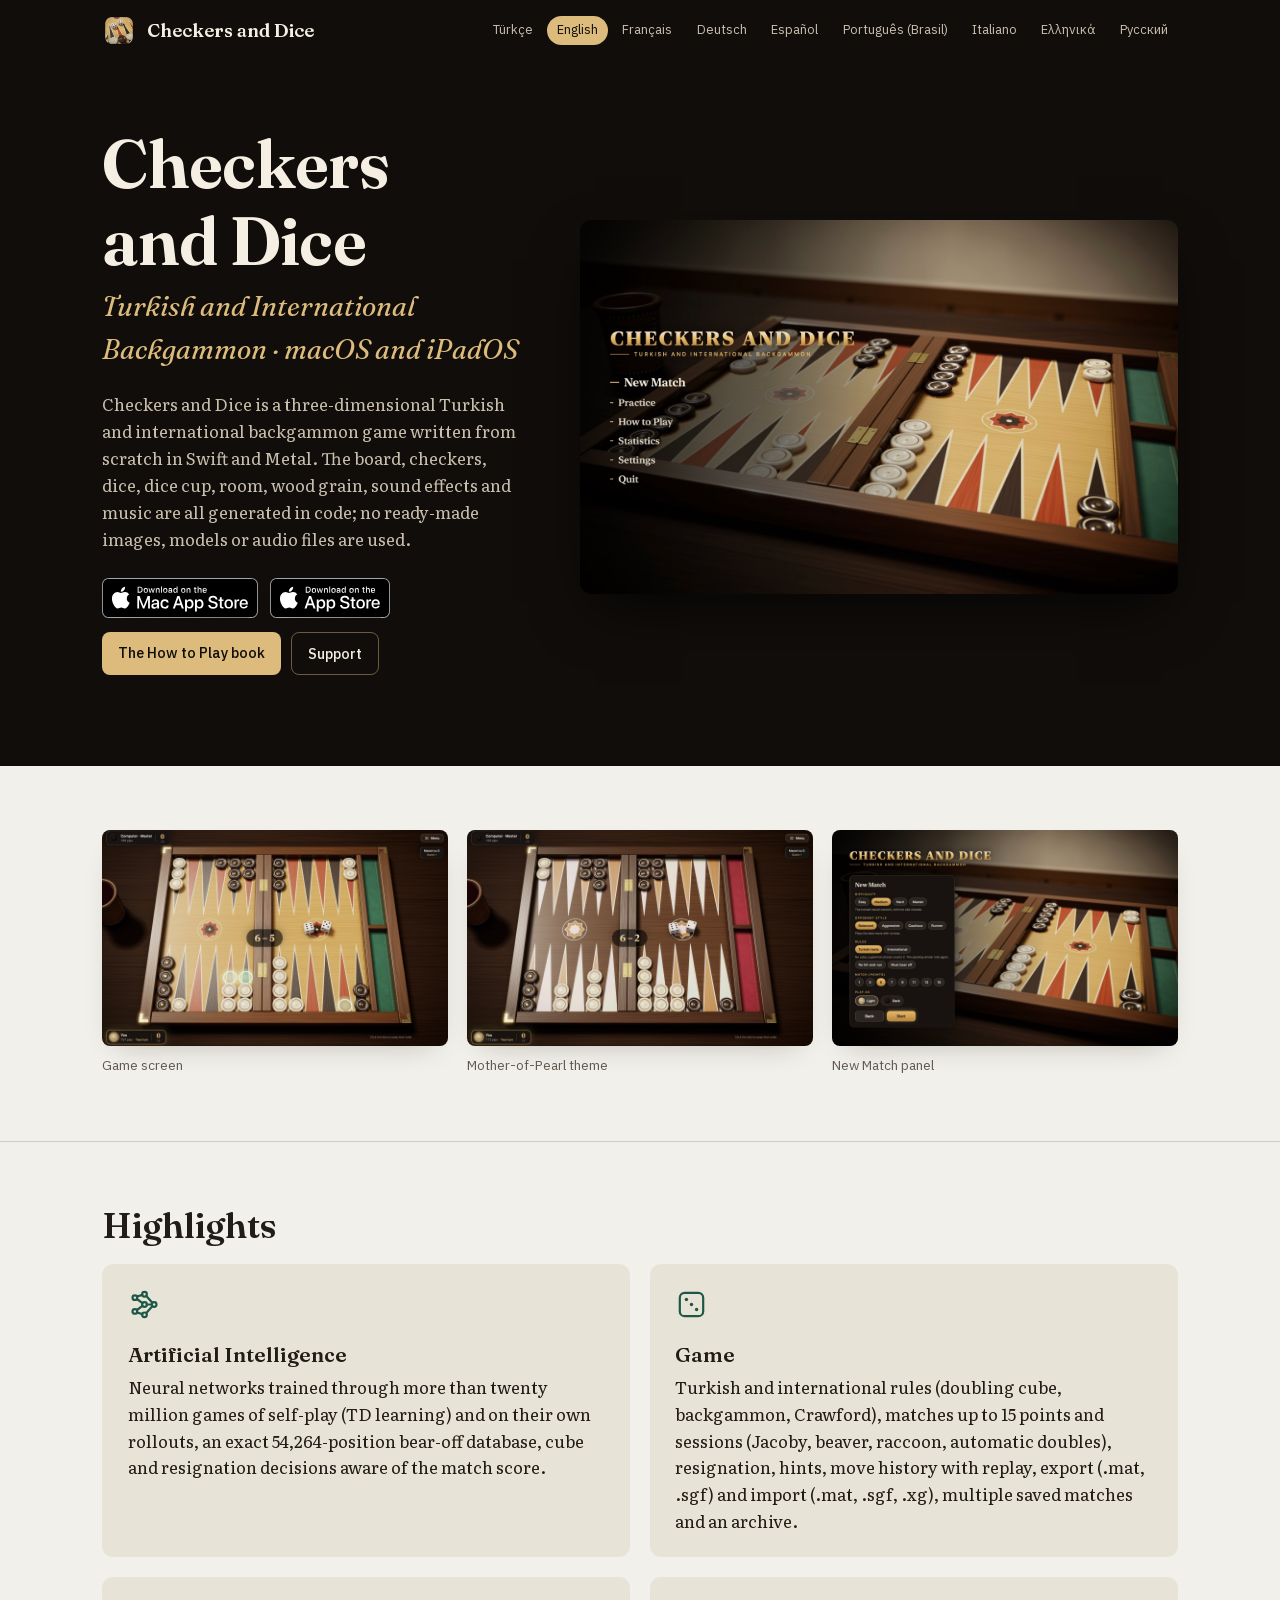
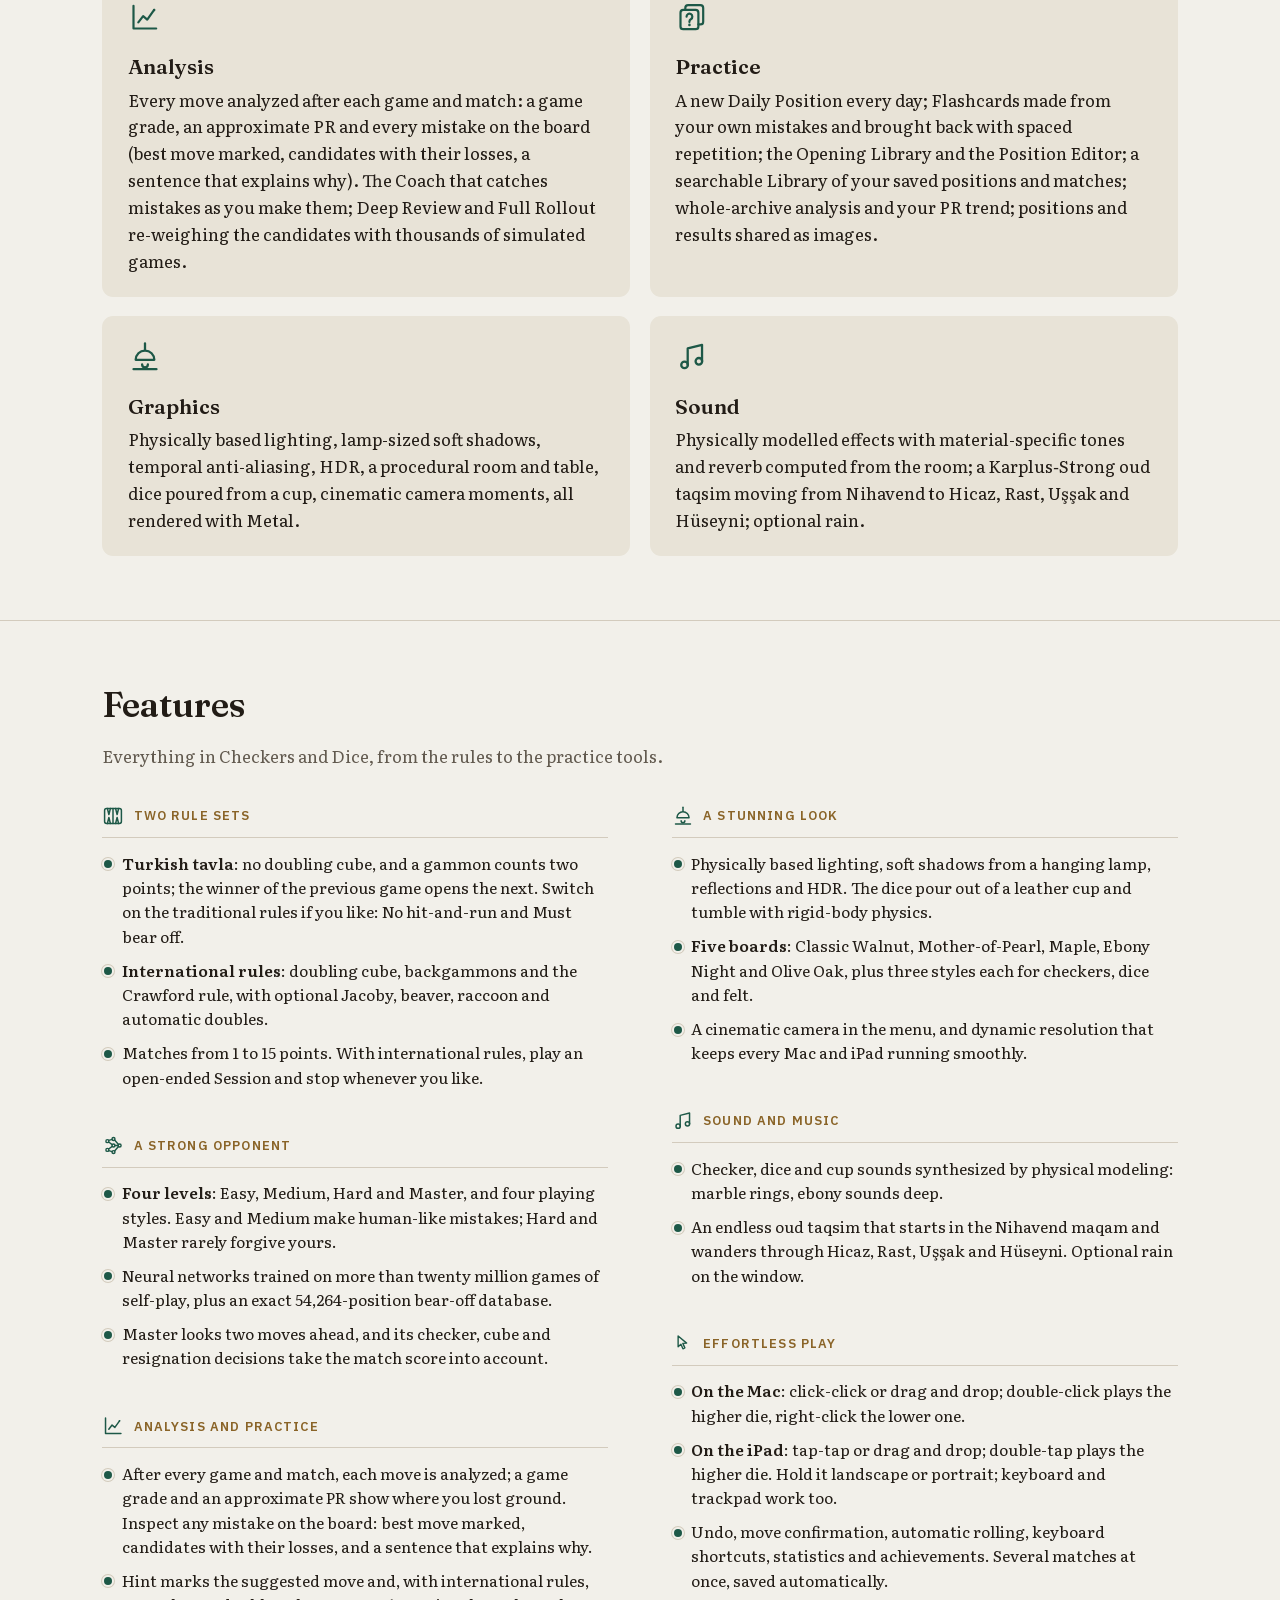
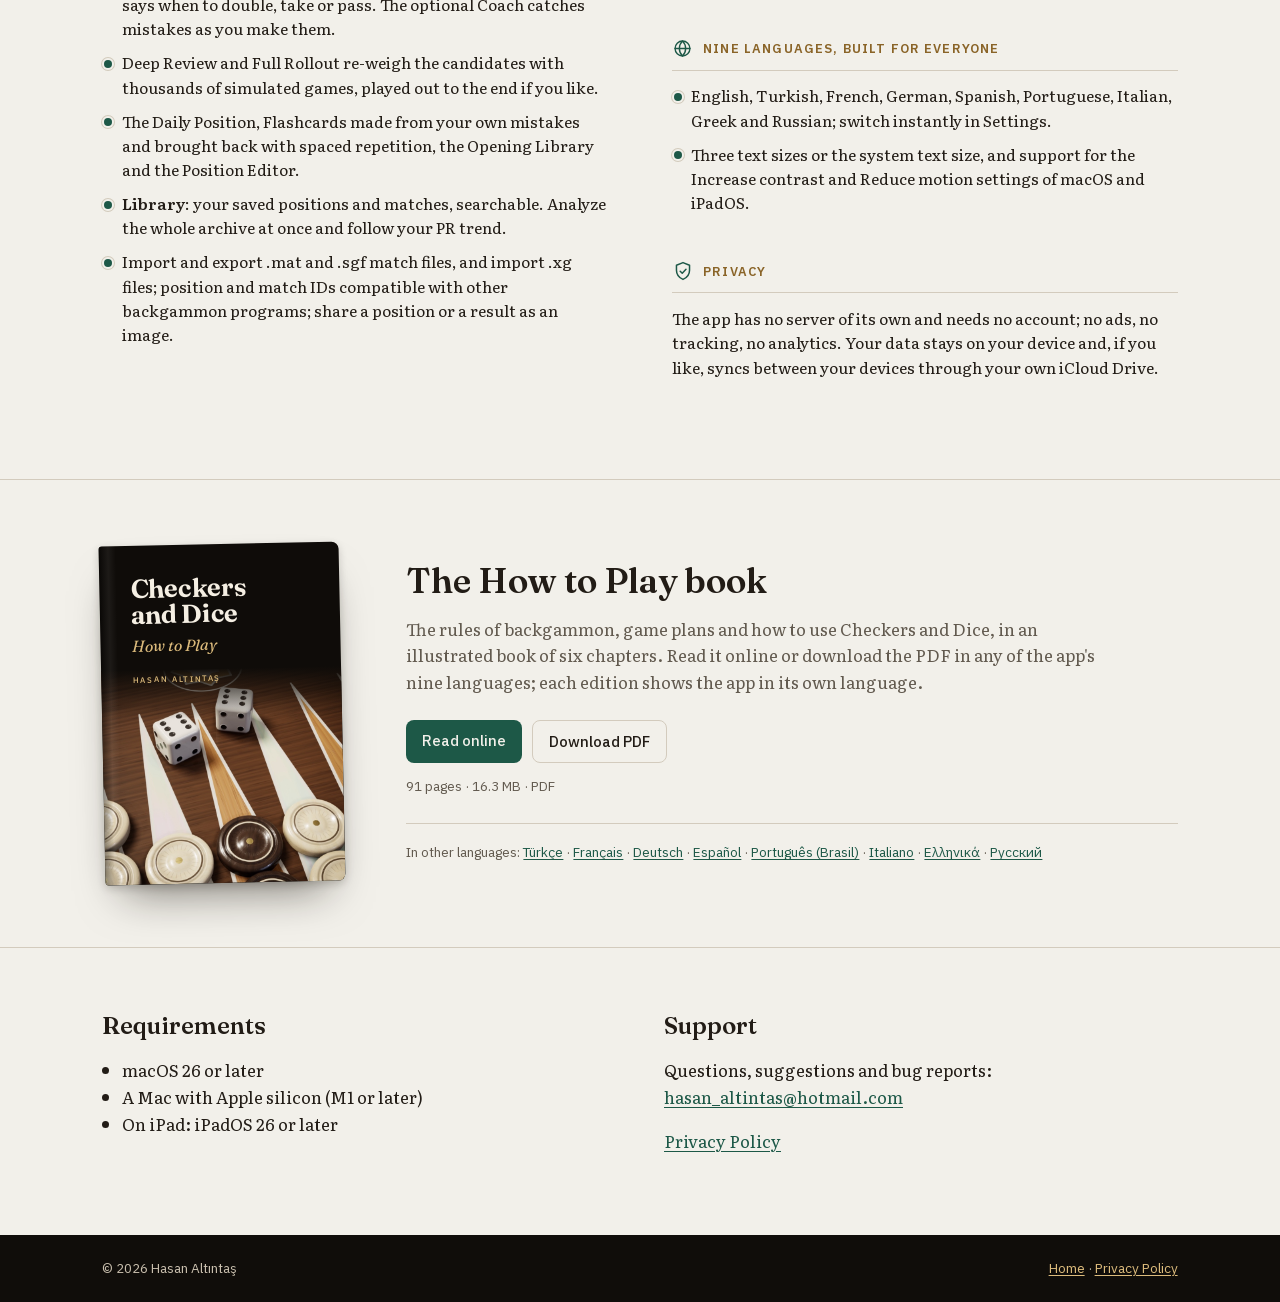
==== commit 8e6e8f57: "Kılavuz 494 kitapları dokuz dilde (1.8.2 kılavuz turu ve 18 Ekim tutarlılık turu), 16 Ekim gizlilik " ====
--- a/index.html
+++ b/index.html
@@ -208,7 +208,7 @@
 <section class="bolum"><div class="ic"><div class="galeri"><figure><img src="gorsel/tr/01.jpg" alt="Oyun ekranı" width="1440" height="900" loading="lazy"><figcaption>Oyun ekranı</figcaption></figure><figure><img src="gorsel/tr/02.jpg" alt="Sedef Kakma teması" width="1440" height="900" loading="lazy"><figcaption>Sedef Kakma teması</figcaption></figure><figure><img src="gorsel/tr/05.jpg" alt="Yeni Maç paneli" width="1440" height="900" loading="lazy"><figcaption>Yeni Maç paneli</figcaption></figure></div></div></section>
 <section class="bolum"><div class="ic"><h2>Öne çıkanlar</h2><div class="kartlar"><article class="kart"><span class="ikon ikon-rakip" aria-hidden="true"></span><h3>Yapay Zekâ</h3><p>Kendi kendine yirmi milyondan fazla oyunla (TD öğrenmesi) ve kendi benzetimleriyle eğitilmiş sinir ağları, 54.264 konumluk kesin toplama veritabanı, maç skoruna göre küp ve pes kararları.</p></article><article class="kart"><span class="ikon ikon-zar" aria-hidden="true"></span><h3>Oyun</h3><p>Türk ve uluslararası kurallar (vido küpü, katmerli mars, Crawford), 15 puana dek maçlar ve oturumlar (Jacoby, beaver, raccoon, otomatik vido), pes, ipucu, hamle geçmişi ve yeniden izleme, dışa aktarma (.mat, .sgf) ve içe aktarma (.mat, .sgf, .xg), birden çok kayıtlı maç ve arşiv.</p></article><article class="kart"><span class="ikon ikon-analiz" aria-hidden="true"></span><h3>Analiz</h3><p>Oyun ve maç sonunda bütün hamlelerin analizi: oyun notu, yaklaşık PR ve her hatanın tahtada incelenmesi (en iyi hamle işaretli, adaylar kayıplarıyla, nedeni bir cümleyle). Hatayı anında yakalayan Eğitmen; adayları binlerce benzetimle yeniden tartan Derin İnceleme ve Tam Benzetim.</p></article><article class="kart"><span class="ikon ikon-calisma" aria-hidden="true"></span><h3>Çalışma</h3><p>Her gün yenilenen Günün Konumu; kendi hatalarınızdan oluşan ve aralıklı tekrarla dönen Kartlar; Açılış Kitaplığı ve Konum Düzenleyici; kaydettiğiniz konumlar ve maçlar için aranabilir Kütüphane; arşivin toplu analizi ve PR eğilimi; konumu ya da sonucu görüntü olarak paylaşma.</p></article><article class="kart"><span class="ikon ikon-gorsel" aria-hidden="true"></span><h3>Görsellik</h3><p>Metal ile fiziksel tabanlı aydınlatma, lambadan türeyen yumuşak gölgeler, zamansal kenar yumuşatma, HDR, yordamsal oda ve masa, kupadan dökülen zarlar, sinematik kamera.</p></article><article class="kart"><span class="ikon ikon-ses" aria-hidden="true"></span><h3>Ses</h3><p>Fiziksel modellemeyle sentezlenen efektler; malzemeye göre tınılar, odanın ölçülerinden hesaplanan yankı; Karplus‑Strong ud taksimi Nihavend'den Hicaz, Rast, Uşşak ve Hüseyni'ye geçer; isteğe bağlı yağmur.</p></article></div></div></section>
 <section class="bolum ozellikler" id="ozellikler-tr"><div class="ic"><h2>Özellikler</h2><p class="onsoz">Kurallardan çalışma araçlarına, Pul ve Zar'ın bütün özellikleri.</p><div class="gruplar"><section class="grup"><h3><span class="ikon ikon-kurallar" aria-hidden="true"></span>İKİ KURAL SETİ</h3><ul><li><strong>Türk tavlası</strong>: vido küpü yok, mars iki puan; bir sonraki oyuna önceki oyunun galibi başlar. İstersen geleneksel kuralları aç: Kırıp kaçmak yasak ve Sallamak yasak.</li><li><strong>Uluslararası kurallar</strong>: vido küpü, katmerli mars ve Crawford kuralı; isteğe bağlı Jacoby, beaver, raccoon ve otomatik vido.</li><li>1'den 15 puana dek maçlar. Uluslararası kurallarda maç uzunluğu olmayan Oturum: istediğin kadar oyna, istediğinde bitir.</li><li><strong>Zarlar geleneksel adlarıyla okunur</strong>: Şeş Beş, Dubara, Düşeş, Hep Yek…</li></ul></section><section class="grup"><h3><span class="ikon ikon-rakip" aria-hidden="true"></span>GÜÇLÜ RAKİP</h3><ul><li><strong>Dört düzey</strong>: Kolay, Orta, Zor ve Usta; dört oyun stili. Kolay ve Orta insan gibi yanılır; Zor ve Usta senin hatalarını pek affetmez.</li><li>Kendi kendine yirmi milyondan fazla oyun oynayarak eğitilmiş sinir ağları ve 54.264 konumluk kesin toplama veritabanı.</li><li>Usta iki hamle ileriye bakar; hamle, vido ve pes kararlarında maç skorunu gözetir.</li></ul></section><section class="grup"><h3><span class="ikon ikon-analiz" aria-hidden="true"></span>ANALİZ VE ÇALIŞMA</h3><ul><li>Oyun ve maç sonunda bütün hamlelerin analiz edilir; oyun notu ve yaklaşık PR nerede puan kaybettiğini gösterir. Her hatayı tahtada incele: en iyi hamle işaretli, adaylar kayıplarıyla, nedeni bir cümleyle.</li><li>İpucu önerilen hamleyi işaretler; uluslararası kurallarda vido, al ve pas kararını da söyler. İstersen Eğitmen hatayı anında yakalar; geri alıp yeniden oynarsın.</li><li>Derin İnceleme ve Tam Benzetim adayları binlerce benzetimle, istersen oyun sonuna dek oynatarak yeniden tartar.</li><li>Günün Konumu, hatalarından oluşan ve aralıklı tekrarla dönen Kartlar, Açılış Kitaplığı ve Konum Düzenleyici.</li><li><strong>Kütüphane</strong>: kaydettiğin konumlar ve maçlar, aranabilir. Arşivi topluca analiz et, PR eğilimini izle.</li><li>.mat ve .sgf maç dosyalarını içe ve dışa aktar, .xg dosyalarını da içe al; konum ve maç kimlikleri başka tavla programlarıyla uyumlu; konumu ya da sonucu görüntü olarak paylaş.</li></ul></section><section class="grup"><h3><span class="ikon ikon-gorsel" aria-hidden="true"></span>GÖZ ALICI GÖRSELLİK</h3><ul><li>Fiziksel tabanlı aydınlatma, sarkıt lambadan düşen yumuşak gölgeler, yansımalar ve HDR. Zarlar deri kupadan dökülür, katı cisim fiziğiyle yuvarlanır.</li><li><strong>Beş tahta teması</strong>: Klasik Ceviz, Sedef Kakma, Akçaağaç, Abanoz Gece ve Zeytin Meşe. Pul, zar ve çuha için üçer stil.</li><li>Menüde sinematik kamera; dinamik çözünürlük her Mac'te ve iPad'de akıcı kalır.</li></ul></section><section class="grup"><h3><span class="ikon ikon-ses" aria-hidden="true"></span>SES VE MÜZİK</h3><ul><li>Pul, zar ve kupa sesleri fiziksel modellemeyle sentezlenir: mermer çınlar, abanoz pes tınlar; yankı odanın ölçülerinden hesaplanır.</li><li>Hiç tekrar etmeyen bir ud taksimi Nihavend'de başlar, Hicaz, Rast, Uşşak ve Hüseyni'ye geçer. İstersen pencerede yağmur.</li></ul></section><section class="grup"><h3><span class="ikon ikon-oynanis" aria-hidden="true"></span>RAHAT OYNANIŞ</h3><ul><li>Mac'te tıkla-tıkla ya da sürükle-bırak; çift tık büyük zarı, sağ tık küçük zarı oynar.</li><li>iPad'de pula ve hedefe dokun ya da sürükle-bırak; çift dokunma büyük zarı oynar. Yatay ya da dikey tut; klavye ve izleme dörtgeni de çalışır.</li><li>Geri alma, hamle onayı, otomatik zar, klavye kısayolları, istatistikler ve başarımlar. Birkaç maç aynı anda sürebilir, hepsi kendiliğinden kaydedilir.</li></ul></section><section class="grup"><h3><span class="ikon ikon-dil" aria-hidden="true"></span>DOKUZ DİL, HERKES İÇİN</h3><ul><li>Türkçe, İngilizce, Fransızca, Almanca, İspanyolca, Portekizce, İtalyanca, Yunanca ve Rusça; dil Ayarlar'dan anında değişir.</li><li>Üç yazı boyutu ya da sistemin yazı boyutu; macOS ve iPadOS'taki Karşıtlığı artır ve Hareketi azalt ayarlarına uyar.</li></ul></section><section class="grup"><h3><span class="ikon ikon-gizlilik" aria-hidden="true"></span>GİZLİLİK</h3><p>Uygulamanın kendi sunucusu yok, hesap istemez; reklam, izleme ya da analitik yok. Verilerin cihazında kalır; istersen kendi iCloud Drive'ın üzerinden cihazların arasında eşitlenir.</p></section></div></div></section>
-<section class="bolum" id="kitap-tr"><div class="ic kitap-vitrin"><a class="kapak" href="kitap/tr/" tabindex="-1" aria-hidden="true"><img src="gorsel/kitap-kapak.jpg" alt="" width="760" height="694" loading="lazy"><span class="kapak-yazi"><span class="kapak-ad">Pul ve Zar</span><span class="kapak-alt">Nasıl Oynanır</span><span class="kapak-yazar">Hasan Altıntaş</span></span></a><div class="kitap-metin"><h2>Nasıl Oynanır kitabı</h2><p class="onsoz">Tavlanın kuralları, oyun planları ve Pul ve Zar'ın kullanımı, altı bölümlük resimli bir kitapta. Kitabı uygulamanın desteklediği dokuz dilde çevrimiçi okuyabilir ya da PDF olarak indirebilirsiniz; her dilde görüntüler o dildeki uygulamadan alınmıştır.</p><p class="k-dugmeler"><a class="dugme birincil" href="kitap/tr/">Çevrimiçi oku</a><a class="dugme ikincil" href="kitap/tr/Pul-ve-Zar-Nasil-Oynanir.pdf" download>PDF indir</a></p><p class="k-bilgi">78 sayfa · 16,1 MB · PDF</p><p class="k-diger"><span>Öbür dillerde:</span> <a href="kitap/en/" hreflang="en" lang="en">English</a> · <a href="kitap/fr/" hreflang="fr" lang="fr">Français</a> · <a href="kitap/de/" hreflang="de" lang="de">Deutsch</a> · <a href="kitap/es/" hreflang="es" lang="es">Español</a> · <a href="kitap/pt/" hreflang="pt" lang="pt">Português (Brasil)</a> · <a href="kitap/it/" hreflang="it" lang="it">Italiano</a> · <a href="kitap/el/" hreflang="el" lang="el">Ελληνικά</a> · <a href="kitap/ru/" hreflang="ru" lang="ru">Русский</a></p></div></div></section>
+<section class="bolum" id="kitap-tr"><div class="ic kitap-vitrin"><a class="kapak" href="kitap/tr/" tabindex="-1" aria-hidden="true"><img src="gorsel/kitap-kapak.jpg" alt="" width="760" height="694" loading="lazy"><span class="kapak-yazi"><span class="kapak-ad">Pul ve Zar</span><span class="kapak-alt">Nasıl Oynanır</span><span class="kapak-yazar">Hasan Altıntaş</span></span></a><div class="kitap-metin"><h2>Nasıl Oynanır kitabı</h2><p class="onsoz">Tavlanın kuralları, oyun planları ve Pul ve Zar'ın kullanımı, altı bölümlük resimli bir kitapta. Kitabı uygulamanın desteklediği dokuz dilde çevrimiçi okuyabilir ya da PDF olarak indirebilirsiniz; her dilde görüntüler o dildeki uygulamadan alınmıştır.</p><p class="k-dugmeler"><a class="dugme birincil" href="kitap/tr/">Çevrimiçi oku</a><a class="dugme ikincil" href="kitap/tr/Pul-ve-Zar-Nasil-Oynanir.pdf" download>PDF indir</a></p><p class="k-bilgi">87 sayfa · 16,4 MB · PDF</p><p class="k-diger"><span>Öbür dillerde:</span> <a href="kitap/en/" hreflang="en" lang="en">English</a> · <a href="kitap/fr/" hreflang="fr" lang="fr">Français</a> · <a href="kitap/de/" hreflang="de" lang="de">Deutsch</a> · <a href="kitap/es/" hreflang="es" lang="es">Español</a> · <a href="kitap/pt/" hreflang="pt" lang="pt">Português (Brasil)</a> · <a href="kitap/it/" hreflang="it" lang="it">Italiano</a> · <a href="kitap/el/" hreflang="el" lang="el">Ελληνικά</a> · <a href="kitap/ru/" hreflang="ru" lang="ru">Русский</a></p></div></div></section>
 <section class="bolum" id="destek-tr"><div class="ic iki"><div><h2>Gereksinimler</h2><ul><li>macOS 26 ya da sonrası</li><li>Apple çipli bir Mac (M1 ya da sonrası)</li><li>iPad'de iPadOS 26 ya da sonrası</li></ul></div><div><h2>Destek</h2><p>Soru, öneri ve hata bildirimleri için: <a href="mailto:hasan_altintas@hotmail.com">hasan_altintas@hotmail.com</a></p><p><a href="privacy-policy.html?lang=tr">Gizlilik Politikası</a></p></div></div></section>
 </div>
 <div class="dil" lang="en">
@@ -216,7 +216,7 @@
 <section class="bolum"><div class="ic"><div class="galeri"><figure><img src="gorsel/en/01.jpg" alt="Game screen" width="1440" height="900" loading="lazy"><figcaption>Game screen</figcaption></figure><figure><img src="gorsel/en/02.jpg" alt="Mother-of-Pearl theme" width="1440" height="900" loading="lazy"><figcaption>Mother-of-Pearl theme</figcaption></figure><figure><img src="gorsel/en/05.jpg" alt="New Match panel" width="1440" height="900" loading="lazy"><figcaption>New Match panel</figcaption></figure></div></div></section>
 <section class="bolum"><div class="ic"><h2>Highlights</h2><div class="kartlar"><article class="kart"><span class="ikon ikon-rakip" aria-hidden="true"></span><h3>Artificial Intelligence</h3><p>Neural networks trained through more than twenty million games of self-play (TD learning) and on their own rollouts, an exact 54,264-position bear-off database, cube and resignation decisions aware of the match score.</p></article><article class="kart"><span class="ikon ikon-zar" aria-hidden="true"></span><h3>Game</h3><p>Turkish and international rules (doubling cube, backgammon, Crawford), matches up to 15 points and sessions (Jacoby, beaver, raccoon, automatic doubles), resignation, hints, move history with replay, export (.mat, .sgf) and import (.mat, .sgf, .xg), multiple saved matches and an archive.</p></article><article class="kart"><span class="ikon ikon-analiz" aria-hidden="true"></span><h3>Analysis</h3><p>Every move analyzed after each game and match: a game grade, an approximate PR and every mistake on the board (best move marked, candidates with their losses, a sentence that explains why). The Coach that catches mistakes as you make them; Deep Review and Full Rollout re-weighing the candidates with thousands of simulated games.</p></article><article class="kart"><span class="ikon ikon-calisma" aria-hidden="true"></span><h3>Practice</h3><p>A new Daily Position every day; Flashcards made from your own mistakes and brought back with spaced repetition; the Opening Library and the Position Editor; a searchable Library of your saved positions and matches; whole-archive analysis and your PR trend; positions and results shared as images.</p></article><article class="kart"><span class="ikon ikon-gorsel" aria-hidden="true"></span><h3>Graphics</h3><p>Physically based lighting, lamp-sized soft shadows, temporal anti-aliasing, HDR, a procedural room and table, dice poured from a cup, cinematic camera moments, all rendered with Metal.</p></article><article class="kart"><span class="ikon ikon-ses" aria-hidden="true"></span><h3>Sound</h3><p>Physically modelled effects with material-specific tones and reverb computed from the room; a Karplus‑Strong oud taqsim moving from Nihavend to Hicaz, Rast, Uşşak and Hüseyni; optional rain.</p></article></div></div></section>
 <section class="bolum ozellikler" id="ozellikler-en"><div class="ic"><h2>Features</h2><p class="onsoz">Everything in Checkers and Dice, from the rules to the practice tools.</p><div class="gruplar"><section class="grup"><h3><span class="ikon ikon-kurallar" aria-hidden="true"></span>TWO RULE SETS</h3><ul><li><strong>Turkish tavla</strong>: no doubling cube, and a gammon counts two points; the winner of the previous game opens the next. Switch on the traditional rules if you like: No hit-and-run and Must bear off.</li><li><strong>International rules</strong>: doubling cube, backgammons and the Crawford rule, with optional Jacoby, beaver, raccoon and automatic doubles.</li><li>Matches from 1 to 15 points. With international rules, play an open-ended Session and stop whenever you like.</li></ul></section><section class="grup"><h3><span class="ikon ikon-rakip" aria-hidden="true"></span>A STRONG OPPONENT</h3><ul><li><strong>Four levels</strong>: Easy, Medium, Hard and Master, and four playing styles. Easy and Medium make human-like mistakes; Hard and Master rarely forgive yours.</li><li>Neural networks trained on more than twenty million games of self-play, plus an exact 54,264-position bear-off database.</li><li>Master looks two moves ahead, and its checker, cube and resignation decisions take the match score into account.</li></ul></section><section class="grup"><h3><span class="ikon ikon-analiz" aria-hidden="true"></span>ANALYSIS AND PRACTICE</h3><ul><li>After every game and match, each move is analyzed; a game grade and an approximate PR show where you lost ground. Inspect any mistake on the board: best move marked, candidates with their losses, and a sentence that explains why.</li><li>Hint marks the suggested move and, with international rules, says when to double, take or pass. The optional Coach catches mistakes as you make them.</li><li>Deep Review and Full Rollout re-weigh the candidates with thousands of simulated games, played out to the end if you like.</li><li>The Daily Position, Flashcards made from your own mistakes and brought back with spaced repetition, the Opening Library and the Position Editor.</li><li><strong>Library</strong>: your saved positions and matches, searchable. Analyze the whole archive at once and follow your PR trend.</li><li>Import and export .mat and .sgf match files, and import .xg files; position and match IDs compatible with other backgammon programs; share a position or a result as an image.</li></ul></section><section class="grup"><h3><span class="ikon ikon-gorsel" aria-hidden="true"></span>A STUNNING LOOK</h3><ul><li>Physically based lighting, soft shadows from a hanging lamp, reflections and HDR. The dice pour out of a leather cup and tumble with rigid-body physics.</li><li><strong>Five boards</strong>: Classic Walnut, Mother-of-Pearl, Maple, Ebony Night and Olive Oak, plus three styles each for checkers, dice and felt.</li><li>A cinematic camera in the menu, and dynamic resolution that keeps every Mac and iPad running smoothly.</li></ul></section><section class="grup"><h3><span class="ikon ikon-ses" aria-hidden="true"></span>SOUND AND MUSIC</h3><ul><li>Checker, dice and cup sounds synthesized by physical modeling: marble rings, ebony sounds deep.</li><li>An endless oud taqsim that starts in the Nihavend maqam and wanders through Hicaz, Rast, Uşşak and Hüseyni. Optional rain on the window.</li></ul></section><section class="grup"><h3><span class="ikon ikon-oynanis" aria-hidden="true"></span>EFFORTLESS PLAY</h3><ul><li><strong>On the Mac</strong>: click-click or drag and drop; double-click plays the higher die, right-click the lower one.</li><li><strong>On the iPad</strong>: tap-tap or drag and drop; double-tap plays the higher die. Hold it landscape or portrait; keyboard and trackpad work too.</li><li>Undo, move confirmation, automatic rolling, keyboard shortcuts, statistics and achievements. Several matches at once, saved automatically.</li></ul></section><section class="grup"><h3><span class="ikon ikon-dil" aria-hidden="true"></span>NINE LANGUAGES, BUILT FOR EVERYONE</h3><ul><li>English, Turkish, French, German, Spanish, Portuguese, Italian, Greek and Russian; switch instantly in Settings.</li><li>Three text sizes or the system text size, and support for the Increase contrast and Reduce motion settings of macOS and iPadOS.</li></ul></section><section class="grup"><h3><span class="ikon ikon-gizlilik" aria-hidden="true"></span>PRIVACY</h3><p>The app has no server of its own and needs no account; no ads, no tracking, no analytics. Your data stays on your device and, if you like, syncs between your devices through your own iCloud Drive.</p></section></div></div></section>
-<section class="bolum" id="kitap-en"><div class="ic kitap-vitrin"><a class="kapak" href="kitap/en/" tabindex="-1" aria-hidden="true"><img src="gorsel/kitap-kapak.jpg" alt="" width="760" height="694" loading="lazy"><span class="kapak-yazi"><span class="kapak-ad">Checkers and Dice</span><span class="kapak-alt">How to Play</span><span class="kapak-yazar">Hasan Altıntaş</span></span></a><div class="kitap-metin"><h2>The How to Play book</h2><p class="onsoz">The rules of backgammon, game plans and how to use Checkers and Dice, in an illustrated book of six chapters. Read it online or download the PDF in any of the app's nine languages; each edition shows the app in its own language.</p><p class="k-dugmeler"><a class="dugme birincil" href="kitap/en/">Read online</a><a class="dugme ikincil" href="kitap/en/Checkers-and-Dice-How-to-Play.pdf" download>Download PDF</a></p><p class="k-bilgi">83 pages · 16.0 MB · PDF</p><p class="k-diger"><span>In other languages:</span> <a href="kitap/tr/" hreflang="tr" lang="tr">Türkçe</a> · <a href="kitap/fr/" hreflang="fr" lang="fr">Français</a> · <a href="kitap/de/" hreflang="de" lang="de">Deutsch</a> · <a href="kitap/es/" hreflang="es" lang="es">Español</a> · <a href="kitap/pt/" hreflang="pt" lang="pt">Português (Brasil)</a> · <a href="kitap/it/" hreflang="it" lang="it">Italiano</a> · <a href="kitap/el/" hreflang="el" lang="el">Ελληνικά</a> · <a href="kitap/ru/" hreflang="ru" lang="ru">Русский</a></p></div></div></section>
+<section class="bolum" id="kitap-en"><div class="ic kitap-vitrin"><a class="kapak" href="kitap/en/" tabindex="-1" aria-hidden="true"><img src="gorsel/kitap-kapak.jpg" alt="" width="760" height="694" loading="lazy"><span class="kapak-yazi"><span class="kapak-ad">Checkers and Dice</span><span class="kapak-alt">How to Play</span><span class="kapak-yazar">Hasan Altıntaş</span></span></a><div class="kitap-metin"><h2>The How to Play book</h2><p class="onsoz">The rules of backgammon, game plans and how to use Checkers and Dice, in an illustrated book of six chapters. Read it online or download the PDF in any of the app's nine languages; each edition shows the app in its own language.</p><p class="k-dugmeler"><a class="dugme birincil" href="kitap/en/">Read online</a><a class="dugme ikincil" href="kitap/en/Checkers-and-Dice-How-to-Play.pdf" download>Download PDF</a></p><p class="k-bilgi">91 pages · 16.3 MB · PDF</p><p class="k-diger"><span>In other languages:</span> <a href="kitap/tr/" hreflang="tr" lang="tr">Türkçe</a> · <a href="kitap/fr/" hreflang="fr" lang="fr">Français</a> · <a href="kitap/de/" hreflang="de" lang="de">Deutsch</a> · <a href="kitap/es/" hreflang="es" lang="es">Español</a> · <a href="kitap/pt/" hreflang="pt" lang="pt">Português (Brasil)</a> · <a href="kitap/it/" hreflang="it" lang="it">Italiano</a> · <a href="kitap/el/" hreflang="el" lang="el">Ελληνικά</a> · <a href="kitap/ru/" hreflang="ru" lang="ru">Русский</a></p></div></div></section>
 <section class="bolum" id="destek-en"><div class="ic iki"><div><h2>Requirements</h2><ul><li>macOS 26 or later</li><li>A Mac with Apple silicon (M1 or later)</li><li>On iPad: iPadOS 26 or later</li></ul></div><div><h2>Support</h2><p>Questions, suggestions and bug reports: <a href="mailto:hasan_altintas@hotmail.com">hasan_altintas@hotmail.com</a></p><p><a href="privacy-policy.html?lang=en">Privacy Policy</a></p></div></div></section>
 </div>
 <div class="dil" lang="fr">
@@ -224,7 +224,7 @@
 <section class="bolum"><div class="ic"><div class="galeri"><figure><img src="gorsel/fr/01.jpg" alt="Écran de jeu" width="1440" height="900" loading="lazy"><figcaption>Écran de jeu</figcaption></figure><figure><img src="gorsel/fr/02.jpg" alt="Thème Marqueterie de nacre" width="1440" height="900" loading="lazy"><figcaption>Thème Marqueterie de nacre</figcaption></figure><figure><img src="gorsel/fr/05.jpg" alt="Panneau Nouveau match" width="1440" height="900" loading="lazy"><figcaption>Panneau Nouveau match</figcaption></figure></div></div></section>
 <section class="bolum"><div class="ic"><h2>Points forts</h2><div class="kartlar"><article class="kart"><span class="ikon ikon-rakip" aria-hidden="true"></span><h3>Intelligence artificielle</h3><p>Des réseaux de neurones entraînés sur plus de vingt millions de parties jouées contre eux-mêmes (apprentissage TD) et sur leurs propres rollouts, une base exacte de 54 264 positions pour la sortie des pions, des décisions de videau et d’abandon qui tiennent compte du score du match.</p></article><article class="kart"><span class="ikon ikon-zar" aria-hidden="true"></span><h3>Jeu</h3><p>Règles turques et internationales (videau, backgammon, Crawford), matchs jusqu’à 15 points et sessions (Jacoby, beaver, raccoon, doubles automatiques), abandon, indices, historique des coups avec relecture, export (.mat, .sgf) et import (.mat, .sgf, .xg), plusieurs matchs enregistrés et des archives.</p></article><article class="kart"><span class="ikon ikon-analiz" aria-hidden="true"></span><h3>Analyse</h3><p>Tous vos coups analysés après chaque partie et chaque match : note, PR approximatif et chaque erreur sur le plateau (meilleur coup marqué, candidats avec leurs pertes et une phrase qui explique pourquoi). L’Entraîneur qui détecte vos erreurs sur le moment ; l’Analyse approfondie et le Rollout complet qui réévaluent les candidats sur des milliers de parties simulées.</p></article><article class="kart"><span class="ikon ikon-calisma" aria-hidden="true"></span><h3>Entraînement</h3><p>Une nouvelle Position du jour chaque jour ; des Cartes tirées de vos erreurs, qui reviennent en répétition espacée ; la Bibliothèque des ouvertures et l’Éditeur de position ; une Bibliothèque de vos positions et matchs enregistrés, avec recherche ; l’analyse de toute l’archive et votre tendance PR ; le partage d’une position ou d’un résultat en image.</p></article><article class="kart"><span class="ikon ikon-gorsel" aria-hidden="true"></span><h3>Graphismes</h3><p>Éclairage physiquement réaliste, ombres douces à la taille de la lampe, anticrénelage temporel, HDR, pièce et table procédurales, dés versés d’un cornet et moments de caméra cinématiques, le tout rendu avec Metal.</p></article><article class="kart"><span class="ikon ikon-ses" aria-hidden="true"></span><h3>Son</h3><p>Effets modélisés physiquement, timbres propres à chaque matière et réverbération calculée d’après la pièce ; un taqsim d’oud Karplus‑Strong qui passe du Nihavend au Hicaz, au Rast, à l’Uşşak et au Hüseyni ; pluie en option.</p></article></div></div></section>
 <section class="bolum ozellikler" id="ozellikler-fr"><div class="ic"><h2>Fonctionnalités</h2><p class="onsoz">Tout ce que propose Pions et Dés, des règles aux outils d’entraînement.</p><div class="gruplar"><section class="grup"><h3><span class="ikon ikon-kurallar" aria-hidden="true"></span>DEUX JEUX DE RÈGLES</h3><ul><li><strong>Tavla turc</strong> : pas de videau, un gammon compte deux points ; le gagnant de la partie précédente ouvre la suivante. Activez au besoin les règles traditionnelles : Frapper et fuir interdit et Sortie obligée.</li><li><strong>Règles internationales</strong> : videau, backgammons et règle Crawford ; en option Jacoby, beaver, raccoon et doubles automatiques.</li><li>Matchs de 1 à 15 points. Avec les règles internationales, jouez une Session sans limite et arrêtez quand vous voulez.</li></ul></section><section class="grup"><h3><span class="ikon ikon-rakip" aria-hidden="true"></span>UN ADVERSAIRE REDOUTABLE</h3><ul><li><strong>Quatre niveaux</strong> : Facile, Moyen, Difficile et Maître, et quatre styles de jeu. Facile et Moyen font des erreurs humaines ; Difficile et Maître pardonnent rarement les vôtres.</li><li>Des réseaux de neurones entraînés sur plus de vingt millions de parties, et une base exacte de 54 264 positions de sortie.</li><li>Maître voit deux coups plus loin et tient compte du score du match.</li></ul></section><section class="grup"><h3><span class="ikon ikon-analiz" aria-hidden="true"></span>ANALYSE ET ENTRAÎNEMENT</h3><ul><li>Après chaque partie, vos coups sont analysés ; note et PR approximatif montrent où vous perdez du terrain. Examinez chaque erreur sur le plateau : meilleur coup marqué, candidats avec leurs pertes et une phrase qui explique pourquoi.</li><li>Indice marque le coup conseillé et, avec les règles internationales, dit quand doubler, accepter ou refuser. L’Entraîneur, en option, détecte vos erreurs sur le moment.</li><li>L’Analyse approfondie et le Rollout complet réévaluent les candidats sur des milliers de parties simulées, jusqu’au bout si vous voulez.</li><li>La Position du jour, des Cartes tirées de vos erreurs qui reviennent en répétition espacée, la Bibliothèque des ouvertures et l’Éditeur de position.</li><li><strong>Bibliothèque</strong> : vos positions et matchs enregistrés, avec recherche. Analysez toute l’archive d’un coup et suivez votre tendance PR.</li><li>Import et export .mat et .sgf, import des fichiers .xg ; ID de position et de match compatibles avec d’autres programmes ; partage d’une position ou d’un résultat en image.</li></ul></section><section class="grup"><h3><span class="ikon ikon-gorsel" aria-hidden="true"></span>UN RENDU SPECTACULAIRE</h3><ul><li>Éclairage physiquement réaliste, ombres douces, reflets et HDR ; les dés tombent d’un cornet en cuir et roulent avec une physique de corps rigides.</li><li>Cinq plateaux (Noyer classique, Marqueterie de nacre, Érable, Nuit d’ébène, Chêne et olive) et trois styles pour les pions, les dés et la feutrine.</li><li>Caméra cinématique et résolution dynamique, fluide sur tout Mac et iPad.</li></ul></section><section class="grup"><h3><span class="ikon ikon-ses" aria-hidden="true"></span>SON ET MUSIQUE</h3><ul><li>Sons de pions, de dés et de cornet synthétisés par modélisation physique : le marbre tinte, l’ébène sonne grave.</li><li>Un taqsim d’oud sans fin, du maqam Nihavend au Hicaz, au Rast, à l’Uşşak et au Hüseyni ; pluie sur la fenêtre en option.</li></ul></section><section class="grup"><h3><span class="ikon ikon-oynanis" aria-hidden="true"></span>UN JEU FLUIDE</h3><ul><li><strong>Sur Mac</strong> : clic-clic ou glisser-déposer ; un double-clic joue le plus grand dé, un clic droit le plus petit.</li><li><strong>Sur iPad</strong> : touchez ou glissez ; double toucher pour le plus grand dé, en paysage comme en portrait.</li><li>Annuler, confirmation des coups, lancer automatique, raccourcis clavier, statistiques et succès. Plusieurs matchs à la fois, enregistrés automatiquement.</li></ul></section><section class="grup"><h3><span class="ikon ikon-dil" aria-hidden="true"></span>NEUF LANGUES, POUR TOUS</h3><ul><li>Français, anglais, turc, allemand, espagnol, portugais, italien, grec et russe ; changez de langue à tout moment dans les Réglages.</li><li>Trois tailles de texte ou celle du système ; Augmenter le contraste et Réduire les animations respectés.</li></ul></section><section class="grup"><h3><span class="ikon ikon-gizlilik" aria-hidden="true"></span>CONFIDENTIALITÉ</h3><p>L’app n’a pas de serveur propre et ne demande aucun compte ; ni publicité, ni pistage, ni analyse. Vos données restent sur votre appareil et peuvent se synchroniser entre vos appareils via votre iCloud Drive.</p></section></div></div></section>
-<section class="bolum" id="kitap-fr"><div class="ic kitap-vitrin"><a class="kapak" href="kitap/fr/" tabindex="-1" aria-hidden="true"><img src="gorsel/kitap-kapak.jpg" alt="" width="760" height="694" loading="lazy"><span class="kapak-yazi"><span class="kapak-ad">Pions et Dés</span><span class="kapak-alt">Comment jouer</span><span class="kapak-yazar">Hasan Altıntaş</span></span></a><div class="kitap-metin"><h2>Le livre Comment jouer</h2><p class="onsoz">Les règles du backgammon, les plans de jeu et l’utilisation de Pions et Dés, dans un livre illustré en six chapitres. Lisez-le en ligne ou téléchargez le PDF dans l’une des neuf langues de l’app ; chaque édition montre l’app dans sa langue.</p><p class="k-dugmeler"><a class="dugme birincil" href="kitap/fr/">Lire en ligne</a><a class="dugme ikincil" href="kitap/fr/Pions-et-Des-Comment-jouer.pdf" download>Télécharger le PDF</a></p><p class="k-bilgi">87 pages · 16,2 Mo · PDF</p><p class="k-diger"><span>Dans d’autres langues :</span> <a href="kitap/tr/" hreflang="tr" lang="tr">Türkçe</a> · <a href="kitap/en/" hreflang="en" lang="en">English</a> · <a href="kitap/de/" hreflang="de" lang="de">Deutsch</a> · <a href="kitap/es/" hreflang="es" lang="es">Español</a> · <a href="kitap/pt/" hreflang="pt" lang="pt">Português (Brasil)</a> · <a href="kitap/it/" hreflang="it" lang="it">Italiano</a> · <a href="kitap/el/" hreflang="el" lang="el">Ελληνικά</a> · <a href="kitap/ru/" hreflang="ru" lang="ru">Русский</a></p></div></div></section>
+<section class="bolum" id="kitap-fr"><div class="ic kitap-vitrin"><a class="kapak" href="kitap/fr/" tabindex="-1" aria-hidden="true"><img src="gorsel/kitap-kapak.jpg" alt="" width="760" height="694" loading="lazy"><span class="kapak-yazi"><span class="kapak-ad">Pions et Dés</span><span class="kapak-alt">Comment jouer</span><span class="kapak-yazar">Hasan Altıntaş</span></span></a><div class="kitap-metin"><h2>Le livre Comment jouer</h2><p class="onsoz">Les règles du backgammon, les plans de jeu et l’utilisation de Pions et Dés, dans un livre illustré en six chapitres. Lisez-le en ligne ou téléchargez le PDF dans l’une des neuf langues de l’app ; chaque édition montre l’app dans sa langue.</p><p class="k-dugmeler"><a class="dugme birincil" href="kitap/fr/">Lire en ligne</a><a class="dugme ikincil" href="kitap/fr/Pions-et-Des-Comment-jouer.pdf" download>Télécharger le PDF</a></p><p class="k-bilgi">94 pages · 16,5 Mo · PDF</p><p class="k-diger"><span>Dans d’autres langues :</span> <a href="kitap/tr/" hreflang="tr" lang="tr">Türkçe</a> · <a href="kitap/en/" hreflang="en" lang="en">English</a> · <a href="kitap/de/" hreflang="de" lang="de">Deutsch</a> · <a href="kitap/es/" hreflang="es" lang="es">Español</a> · <a href="kitap/pt/" hreflang="pt" lang="pt">Português (Brasil)</a> · <a href="kitap/it/" hreflang="it" lang="it">Italiano</a> · <a href="kitap/el/" hreflang="el" lang="el">Ελληνικά</a> · <a href="kitap/ru/" hreflang="ru" lang="ru">Русский</a></p></div></div></section>
 <section class="bolum" id="destek-fr"><div class="ic iki"><div><h2>Configuration requise</h2><ul><li>macOS 26 ou version ultérieure</li><li>Un Mac avec puce Apple (M1 ou ultérieure)</li><li>Sur iPad : iPadOS 26 ou version ultérieure</li></ul></div><div><h2>Assistance</h2><p>Questions, suggestions et signalements de bugs : <a href="mailto:hasan_altintas@hotmail.com">hasan_altintas@hotmail.com</a></p><p><a href="privacy-policy.html?lang=fr">Politique de confidentialité</a></p></div></div></section>
 </div>
 <div class="dil" lang="de">
@@ -232,7 +232,7 @@
 <section class="bolum"><div class="ic"><div class="galeri"><figure><img src="gorsel/de/01.jpg" alt="Spielbildschirm" width="1440" height="900" loading="lazy"><figcaption>Spielbildschirm</figcaption></figure><figure><img src="gorsel/de/02.jpg" alt="Thema Perlmutt-Intarsien" width="1440" height="900" loading="lazy"><figcaption>Thema Perlmutt-Intarsien</figcaption></figure><figure><img src="gorsel/de/05.jpg" alt="Bereich „Neues Match“" width="1440" height="900" loading="lazy"><figcaption>Bereich „Neues Match“</figcaption></figure></div></div></section>
 <section class="bolum"><div class="ic"><h2>Highlights</h2><div class="kartlar"><article class="kart"><span class="ikon ikon-rakip" aria-hidden="true"></span><h3>Künstliche Intelligenz</h3><p>Neuronale Netze, trainiert mit über zwanzig Millionen Partien gegen sich selbst (TD-Lernen) und mit eigenen Rollouts, eine exakte Auswürfel-Datenbank mit 54.264 Stellungen sowie Doppler- und Aufgabeentscheidungen, die den Matchstand berücksichtigen.</p></article><article class="kart"><span class="ikon ikon-zar" aria-hidden="true"></span><h3>Spiel</h3><p>Türkische und internationale Regeln (Dopplerwürfel, Backgammon, Crawford), Matches bis 15 Punkte und Sitzungen (Jacoby, Beaver, Raccoon, automatische Verdopplung), Aufgeben, Tipps, Zugverlauf mit Wiedergabe, Export (.mat, .sgf) und Import (.mat, .sgf, .xg), mehrere gespeicherte Matches und ein Archiv.</p></article><article class="kart"><span class="ikon ikon-analiz" aria-hidden="true"></span><h3>Analyse</h3><p>Jeder Zug analysiert, nach jedem Spiel und Match: Note, ungefährer PR und jeder Fehler auf dem Brett (bester Zug markiert, Kandidaten mit ihren Verlusten und ein Satz, der erklärt, warum). Der Trainer, der Fehler sofort erkennt; Tiefenanalyse und Vollständiges Rollout, die die Kandidaten mit Tausenden simulierter Spiele neu bewerten.</p></article><article class="kart"><span class="ikon ikon-calisma" aria-hidden="true"></span><h3>Training</h3><p>Jeden Tag eine neue Stellung des Tages; Karten aus deinen eigenen Fehlern mit verteiltem Wiederholen; die Eröffnungsbibliothek und der Positionseditor; eine durchsuchbare Bibliothek deiner gespeicherten Stellungen und Matches; die Analyse des ganzen Archivs auf einmal und dein PR-Verlauf; Stellungen und Ergebnisse als Bild teilen.</p></article><article class="kart"><span class="ikon ikon-gorsel" aria-hidden="true"></span><h3>Grafik</h3><p>Physikalisch basierte Beleuchtung, weiche Schatten in Lampengröße, temporales Anti-Aliasing, HDR, prozeduraler Raum und Tisch, aus dem Becher geschüttete Würfel und filmische Kameramomente, alles mit Metal gerendert.</p></article><article class="kart"><span class="ikon ikon-ses" aria-hidden="true"></span><h3>Klang</h3><p>Physikalisch modellierte Effekte mit materialtypischen Klangfarben und aus dem Raum berechnetem Hall; ein Karplus‑Strong-Oud-Taqsim, der von Nihavend zu Hicaz, Rast, Uşşak und Hüseyni wechselt; Regen auf Wunsch.</p></article></div></div></section>
 <section class="bolum ozellikler" id="ozellikler-de"><div class="ic"><h2>Funktionen</h2><p class="onsoz">Alles, was Steine und Würfel bietet, von den Regeln bis zu den Trainingswerkzeugen.</p><div class="gruplar"><section class="grup"><h3><span class="ikon ikon-kurallar" aria-hidden="true"></span>ZWEI REGELWERKE</h3><ul><li><strong>Türkisches Tavla</strong>: kein Dopplerwürfel, und ein Gammon zählt zwei Punkte; der Sieger des vorigen Spiels eröffnet das nächste. Auf Wunsch schaltest du die traditionellen Regeln zu: Nach Schlag Halt und Auswürfelpflicht.</li><li><strong>Internationale Regeln</strong>: Dopplerwürfel, Backgammons und Crawford-Regel; optional Jacoby, Beaver, Raccoon und automatische Verdopplung.</li><li>Matches von 1 bis 15 Punkten. Mit internationalen Regeln spielst du eine Sitzung ohne feste Länge und hörst auf, wann du willst.</li></ul></section><section class="grup"><h3><span class="ikon ikon-rakip" aria-hidden="true"></span>EIN STARKER GEGNER</h3><ul><li><strong>Vier Stufen</strong>: Leicht, Mittel, Schwer und Meister, dazu vier Spielstile. Leicht und Mittel machen menschliche Fehler; Schwer und Meister verzeihen deine nur selten.</li><li>Neuronale Netze, trainiert mit über 20 Millionen Partien gegen sich selbst, und eine exakte Auswürfel-Datenbank mit 54.264 Stellungen.</li><li>Meister blickt zwei Züge voraus und berücksichtigt den Matchstand.</li></ul></section><section class="grup"><h3><span class="ikon ikon-analiz" aria-hidden="true"></span>ANALYSE UND TRAINING</h3><ul><li>Nach jedem Spiel wird jeder Zug analysiert; Note und ungefährer PR zeigen, wo du Boden verlierst. Prüfe jeden Fehler auf dem Brett: bester Zug markiert, Kandidaten mit ihren Verlusten und ein Satz, der erklärt, warum.</li><li>Tipp markiert den empfohlenen Zug und sagt mit internationalen Regeln, wann du doppeln, annehmen oder ablehnen solltest. Der optionale Trainer erkennt Fehler sofort.</li><li>Tiefenanalyse und Vollständiges Rollout bewerten die Kandidaten mit Tausenden simulierter Spiele neu, auf Wunsch bis zum Spielende.</li><li>Die Stellung des Tages, Karten aus deinen eigenen Fehlern mit verteiltem Wiederholen, die Eröffnungsbibliothek und der Positionseditor.</li><li><strong>Bibliothek</strong>: deine gespeicherten Stellungen und Matches, durchsuchbar. Analysiere das ganze Archiv auf einmal und verfolge deinen PR-Verlauf.</li><li>Import und Export von .mat und .sgf, Import von .xg-Dateien; Positions- und Match-IDs, kompatibel mit anderen Programmen; teile eine Stellung oder ein Ergebnis als Bild.</li></ul></section><section class="grup"><h3><span class="ikon ikon-gorsel" aria-hidden="true"></span>EIN PRÄCHTIGER LOOK</h3><ul><li>Physikalisch basierte Beleuchtung, weiche Schatten, Spiegelungen und HDR; die Würfel fallen aus einem Lederbecher und rollen mit Starrkörperphysik.</li><li>Fünf Bretter (Klassischer Nussbaum, Perlmutt-Intarsien, Ahorn, Ebenholz-Nacht, Eiche &amp; Olive) und je drei Stile für Steine, Würfel und Filz.</li><li>Filmische Kamera und dynamische Auflösung, flüssig auf jedem Mac und iPad.</li></ul></section><section class="grup"><h3><span class="ikon ikon-ses" aria-hidden="true"></span>KLANG UND MUSIK</h3><ul><li>Stein-, Würfel- und Bechergeräusche, synthetisiert durch physikalische Modellierung: Marmor klingt hell, Ebenholz tief.</li><li>Ein endloser Oud-Taqsim vom Maqam Nihavend durch Hicaz, Rast, Uşşak und Hüseyni; auf Wunsch Regen am Fenster.</li></ul></section><section class="grup"><h3><span class="ikon ikon-oynanis" aria-hidden="true"></span>MÜHELOS SPIELEN</h3><ul><li><strong>Auf dem Mac</strong>: Klick-Klick oder Ziehen und Ablegen; ein Doppelklick spielt den höheren Würfel, ein Rechtsklick den niedrigeren.</li><li><strong>Auf dem iPad</strong>: Tippen oder Ziehen; Doppeltippen spielt den höheren Würfel, quer wie hochkant.</li><li>Rückgängig, Zugbestätigung, automatisches Würfeln, Tastaturkurzbefehle, Statistik und Erfolge. Mehrere Matches gleichzeitig, automatisch gesichert.</li></ul></section><section class="grup"><h3><span class="ikon ikon-dil" aria-hidden="true"></span>NEUN SPRACHEN, FÜR ALLE</h3><ul><li>Deutsch, Englisch, Türkisch, Französisch, Spanisch, Portugiesisch, Italienisch, Griechisch und Russisch; die Sprache wechselt sofort in den Einstellungen.</li><li>Drei Textgrößen oder die Systemgröße; Kontrast erhöhen und Bewegung reduzieren werden beachtet.</li></ul></section><section class="grup"><h3><span class="ikon ikon-gizlilik" aria-hidden="true"></span>DATENSCHUTZ</h3><p>Die App hat keinen eigenen Server und braucht kein Konto; keine Werbung, kein Tracking, keine Analyse. Deine Daten bleiben auf deinem Gerät und lassen sich über dein iCloud Drive zwischen deinen Geräten synchronisieren.</p></section></div></div></section>
-<section class="bolum" id="kitap-de"><div class="ic kitap-vitrin"><a class="kapak" href="kitap/de/" tabindex="-1" aria-hidden="true"><img src="gorsel/kitap-kapak.jpg" alt="" width="760" height="694" loading="lazy"><span class="kapak-yazi"><span class="kapak-ad">Steine und Würfel</span><span class="kapak-alt">Spielregeln</span><span class="kapak-yazar">Hasan Altıntaş</span></span></a><div class="kitap-metin"><h2>Das Buch Spielregeln</h2><p class="onsoz">Die Regeln des Backgammon, Spielpläne und die Bedienung von Steine und Würfel in einem bebilderten Buch mit sechs Kapiteln. Lies es online oder lade das PDF in einer der neun Sprachen der App herunter; jede Ausgabe zeigt die App in ihrer Sprache.</p><p class="k-dugmeler"><a class="dugme birincil" href="kitap/de/">Online lesen</a><a class="dugme ikincil" href="kitap/de/Steine-und-Wuerfel-Spielregeln.pdf" download>PDF herunterladen</a></p><p class="k-bilgi">88 Seiten · 16,2 MB · PDF</p><p class="k-diger"><span>In anderen Sprachen:</span> <a href="kitap/tr/" hreflang="tr" lang="tr">Türkçe</a> · <a href="kitap/en/" hreflang="en" lang="en">English</a> · <a href="kitap/fr/" hreflang="fr" lang="fr">Français</a> · <a href="kitap/es/" hreflang="es" lang="es">Español</a> · <a href="kitap/pt/" hreflang="pt" lang="pt">Português (Brasil)</a> · <a href="kitap/it/" hreflang="it" lang="it">Italiano</a> · <a href="kitap/el/" hreflang="el" lang="el">Ελληνικά</a> · <a href="kitap/ru/" hreflang="ru" lang="ru">Русский</a></p></div></div></section>
+<section class="bolum" id="kitap-de"><div class="ic kitap-vitrin"><a class="kapak" href="kitap/de/" tabindex="-1" aria-hidden="true"><img src="gorsel/kitap-kapak.jpg" alt="" width="760" height="694" loading="lazy"><span class="kapak-yazi"><span class="kapak-ad">Steine und Würfel</span><span class="kapak-alt">Spielregeln</span><span class="kapak-yazar">Hasan Altıntaş</span></span></a><div class="kitap-metin"><h2>Das Buch Spielregeln</h2><p class="onsoz">Die Regeln des Backgammon, Spielpläne und die Bedienung von Steine und Würfel in einem bebilderten Buch mit sechs Kapiteln. Lies es online oder lade das PDF in einer der neun Sprachen der App herunter; jede Ausgabe zeigt die App in ihrer Sprache.</p><p class="k-dugmeler"><a class="dugme birincil" href="kitap/de/">Online lesen</a><a class="dugme ikincil" href="kitap/de/Steine-und-Wuerfel-Spielregeln.pdf" download>PDF herunterladen</a></p><p class="k-bilgi">96 Seiten · 16,6 MB · PDF</p><p class="k-diger"><span>In anderen Sprachen:</span> <a href="kitap/tr/" hreflang="tr" lang="tr">Türkçe</a> · <a href="kitap/en/" hreflang="en" lang="en">English</a> · <a href="kitap/fr/" hreflang="fr" lang="fr">Français</a> · <a href="kitap/es/" hreflang="es" lang="es">Español</a> · <a href="kitap/pt/" hreflang="pt" lang="pt">Português (Brasil)</a> · <a href="kitap/it/" hreflang="it" lang="it">Italiano</a> · <a href="kitap/el/" hreflang="el" lang="el">Ελληνικά</a> · <a href="kitap/ru/" hreflang="ru" lang="ru">Русский</a></p></div></div></section>
 <section class="bolum" id="destek-de"><div class="ic iki"><div><h2>Systemvoraussetzungen</h2><ul><li>macOS 26 oder neuer</li><li>Ein Mac mit Apple Chip (M1 oder neuer)</li><li>Auf dem iPad: iPadOS 26 oder neuer</li></ul></div><div><h2>Support</h2><p>Fragen, Vorschläge und Fehlermeldungen: <a href="mailto:hasan_altintas@hotmail.com">hasan_altintas@hotmail.com</a></p><p><a href="privacy-policy.html?lang=de">Datenschutzerklärung</a></p></div></div></section>
 </div>
 <div class="dil" lang="es">
@@ -240,7 +240,7 @@
 <section class="bolum"><div class="ic"><div class="galeri"><figure><img src="gorsel/es/01.jpg" alt="Pantalla de juego" width="1440" height="900" loading="lazy"><figcaption>Pantalla de juego</figcaption></figure><figure><img src="gorsel/es/02.jpg" alt="Tema Nácar incrustado" width="1440" height="900" loading="lazy"><figcaption>Tema Nácar incrustado</figcaption></figure><figure><img src="gorsel/es/05.jpg" alt="Panel Nueva partida" width="1440" height="900" loading="lazy"><figcaption>Panel Nueva partida</figcaption></figure></div></div></section>
 <section class="bolum"><div class="ic"><h2>Lo más destacado</h2><div class="kartlar"><article class="kart"><span class="ikon ikon-rakip" aria-hidden="true"></span><h3>Inteligencia artificial</h3><p>Redes neuronales entrenadas con más de veinte millones de partidas contra sí mismas (aprendizaje TD) y con sus propios rollouts, una base de datos exacta de 54.264 posiciones para sacar fichas y decisiones de cubo y de rendición que tienen en cuenta el marcador.</p></article><article class="kart"><span class="ikon ikon-zar" aria-hidden="true"></span><h3>Juego</h3><p>Reglas turcas e internacionales (cubo doblador, backgammon, Crawford), partidas de hasta 15 puntos y sesiones (Jacoby, beaver, raccoon, dobles automáticos), rendición, pistas, historial de jugadas con repetición, exportación (.mat, .sgf) e importación (.mat, .sgf, .xg), varias partidas guardadas y un archivo.</p></article><article class="kart"><span class="ikon ikon-analiz" aria-hidden="true"></span><h3>Análisis</h3><p>Todas tus jugadas analizadas tras cada juego y cada partida: nota, PR aproximado y cada error en el tablero (mejor jugada marcada, candidatas con sus pérdidas y una frase que explica por qué). El Entrenador, que detecta tus errores al momento; el Análisis profundo y el Rollout completo, que reevalúan las candidatas con miles de partidas simuladas.</p></article><article class="kart"><span class="ikon ikon-calisma" aria-hidden="true"></span><h3>Práctica</h3><p>Una nueva Posición del día cada día; Tarjetas hechas con tus propios errores que vuelven con repetición espaciada; la Biblioteca de aperturas y el Editor de posiciones; una Biblioteca con búsqueda de tus posiciones y partidas guardadas; el análisis de todo el archivo de una vez y tu tendencia de PR; posiciones y resultados para compartir como imagen.</p></article><article class="kart"><span class="ikon ikon-gorsel" aria-hidden="true"></span><h3>Gráficos</h3><p>Iluminación basada en la física, sombras suaves del tamaño de la lámpara, antialiasing temporal, HDR, sala y mesa procedurales, dados vertidos desde un cubilete y momentos de cámara cinematográficos, todo renderizado con Metal.</p></article><article class="kart"><span class="ikon ikon-ses" aria-hidden="true"></span><h3>Sonido</h3><p>Efectos modelados físicamente, con timbres propios de cada material y una reverberación calculada a partir de la sala; un taqsim de oud Karplus‑Strong que pasa de Nihavend a Hicaz, Rast, Uşşak y Hüseyni; lluvia opcional.</p></article></div></div></section>
 <section class="bolum ozellikler" id="ozellikler-es"><div class="ic"><h2>Funciones</h2><p class="onsoz">Todo lo que ofrece Fichas y Dados, desde las reglas hasta las herramientas de práctica.</p><div class="gruplar"><section class="grup"><h3><span class="ikon ikon-kurallar" aria-hidden="true"></span>DOS REGLAMENTOS</h3><ul><li><strong>Tavla turco</strong>: sin cubo doblador, y el gammon vale dos puntos; el ganador del juego anterior abre el siguiente. Si quieres, activa las reglas tradicionales: Sin comer y escapar y Sacar obligatorio.</li><li><strong>Reglas internacionales</strong>: cubo doblador, backgammons y regla Crawford; opcionalmente Jacoby, beaver, raccoon y dobles automáticos.</li><li>Partidas de 1 a 15 puntos. Con reglas internacionales, juega una Sesión sin límite y termínala cuando quieras.</li></ul></section><section class="grup"><h3><span class="ikon ikon-rakip" aria-hidden="true"></span>UN RIVAL DE CUIDADO</h3><ul><li><strong>Cuatro niveles</strong>: Fácil, Medio, Difícil y Maestro, y cuatro estilos de juego. Fácil y Medio cometen errores humanos; Difícil y Maestro rara vez perdonan los tuyos.</li><li>Redes neuronales entrenadas con más de veinte millones de partidas contra sí mismas y una base de datos exacta de 54.264 posiciones para sacar fichas.</li><li>Maestro mira dos jugadas por delante y tiene en cuenta el marcador.</li></ul></section><section class="grup"><h3><span class="ikon ikon-analiz" aria-hidden="true"></span>ANÁLISIS Y PRÁCTICA</h3><ul><li>Tras cada juego se analizan tus jugadas; la nota y un PR aproximado muestran dónde pierdes terreno. Examina cada error en el tablero: mejor jugada marcada, candidatas con sus pérdidas y una frase que explica por qué.</li><li>Pista marca la jugada recomendada y, con reglas internacionales, dice cuándo doblar, aceptar o rechazar. El Entrenador, opcional, detecta tus errores al momento.</li><li>El Análisis profundo y el Rollout completo reevalúan las candidatas con miles de partidas simuladas, jugadas hasta el final si quieres.</li><li>La Posición del día, Tarjetas hechas con tus propios errores que vuelven con repetición espaciada, la Biblioteca de aperturas y el Editor de posiciones.</li><li><strong>Biblioteca</strong>: tus posiciones y partidas guardadas, con búsqueda. Analiza todo el archivo de una vez y sigue tu tendencia de PR.</li><li>Importa y exporta archivos de partida .mat y .sgf, e importa archivos .xg; ID de posición y de partida compatibles con otros programas; comparte una posición o un resultado como imagen.</li></ul></section><section class="grup"><h3><span class="ikon ikon-gorsel" aria-hidden="true"></span>UN ASPECTO ESPECTACULAR</h3><ul><li>Iluminación basada en la física, sombras suaves, reflejos y HDR; los dados caen de un cubilete de cuero y ruedan con física de sólidos rígidos.</li><li>Cinco tableros (Nogal clásico, Nácar incrustado, Arce, Noche de ébano, Roble y oliva) y tres estilos para fichas, dados y tapete.</li><li>Cámara cinematográfica y resolución dinámica, fluido en cualquier Mac o iPad.</li></ul></section><section class="grup"><h3><span class="ikon ikon-ses" aria-hidden="true"></span>SONIDO Y MÚSICA</h3><ul><li>Sonidos de fichas, dados y cubilete sintetizados por modelado físico: el mármol tintinea, el ébano suena grave.</li><li>Un taqsim de oud interminable, del maqam Nihavend a Hicaz, Rast, Uşşak y Hüseyni; lluvia en la ventana, opcional.</li></ul></section><section class="grup"><h3><span class="ikon ikon-oynanis" aria-hidden="true"></span>JUEGO SIN ESFUERZO</h3><ul><li><strong>En el Mac</strong>: clic y clic o arrastrar y soltar; el doble clic juega el dado mayor y el clic derecho, el menor.</li><li><strong>En el iPad</strong>: toca la ficha y luego el destino, o arrástrala; el doble toque juega el dado mayor, en horizontal o en vertical.</li><li>Deshacer, confirmación de jugadas, tirada automática, atajos de teclado, estadísticas y logros. Varias partidas a la vez, guardadas automáticamente.</li></ul></section><section class="grup"><h3><span class="ikon ikon-dil" aria-hidden="true"></span>NUEVE IDIOMAS, PARA TODOS</h3><ul><li>Español, inglés, turco, francés, alemán, portugués, italiano, griego y ruso; cambia de idioma al instante en Ajustes.</li><li>Tres tamaños de texto o el del sistema, y compatibilidad con los ajustes Aumentar contraste y Reducir movimiento de macOS e iPadOS.</li></ul></section><section class="grup"><h3><span class="ikon ikon-gizlilik" aria-hidden="true"></span>PRIVACIDAD</h3><p>La app no tiene servidor propio ni pide cuenta; sin anuncios, sin rastreo ni analítica. Tus datos se quedan en tu dispositivo y pueden sincronizarse entre tus dispositivos con tu iCloud Drive.</p></section></div></div></section>
-<section class="bolum" id="kitap-es"><div class="ic kitap-vitrin"><a class="kapak" href="kitap/es/" tabindex="-1" aria-hidden="true"><img src="gorsel/kitap-kapak.jpg" alt="" width="760" height="694" loading="lazy"><span class="kapak-yazi"><span class="kapak-ad">Fichas y Dados</span><span class="kapak-alt">Cómo jugar</span><span class="kapak-yazar">Hasan Altıntaş</span></span></a><div class="kitap-metin"><h2>El libro Cómo jugar</h2><p class="onsoz">Las reglas del backgammon, los planes de juego y cómo usar Fichas y Dados, en un libro ilustrado de seis capítulos. Léelo en línea o descarga el PDF en cualquiera de los nueve idiomas de la app; cada edición muestra la app en su idioma.</p><p class="k-dugmeler"><a class="dugme birincil" href="kitap/es/">Leer en línea</a><a class="dugme ikincil" href="kitap/es/Fichas-y-Dados-Como-jugar.pdf" download>Descargar PDF</a></p><p class="k-bilgi">83 páginas · 16,1 MB · PDF</p><p class="k-diger"><span>En otros idiomas:</span> <a href="kitap/tr/" hreflang="tr" lang="tr">Türkçe</a> · <a href="kitap/en/" hreflang="en" lang="en">English</a> · <a href="kitap/fr/" hreflang="fr" lang="fr">Français</a> · <a href="kitap/de/" hreflang="de" lang="de">Deutsch</a> · <a href="kitap/pt/" hreflang="pt" lang="pt">Português (Brasil)</a> · <a href="kitap/it/" hreflang="it" lang="it">Italiano</a> · <a href="kitap/el/" hreflang="el" lang="el">Ελληνικά</a> · <a href="kitap/ru/" hreflang="ru" lang="ru">Русский</a></p></div></div></section>
+<section class="bolum" id="kitap-es"><div class="ic kitap-vitrin"><a class="kapak" href="kitap/es/" tabindex="-1" aria-hidden="true"><img src="gorsel/kitap-kapak.jpg" alt="" width="760" height="694" loading="lazy"><span class="kapak-yazi"><span class="kapak-ad">Fichas y Dados</span><span class="kapak-alt">Cómo jugar</span><span class="kapak-yazar">Hasan Altıntaş</span></span></a><div class="kitap-metin"><h2>El libro Cómo jugar</h2><p class="onsoz">Las reglas del backgammon, los planes de juego y cómo usar Fichas y Dados, en un libro ilustrado de seis capítulos. Léelo en línea o descarga el PDF en cualquiera de los nueve idiomas de la app; cada edición muestra la app en su idioma.</p><p class="k-dugmeler"><a class="dugme birincil" href="kitap/es/">Leer en línea</a><a class="dugme ikincil" href="kitap/es/Fichas-y-Dados-Como-jugar.pdf" download>Descargar PDF</a></p><p class="k-bilgi">94 páginas · 16,4 MB · PDF</p><p class="k-diger"><span>En otros idiomas:</span> <a href="kitap/tr/" hreflang="tr" lang="tr">Türkçe</a> · <a href="kitap/en/" hreflang="en" lang="en">English</a> · <a href="kitap/fr/" hreflang="fr" lang="fr">Français</a> · <a href="kitap/de/" hreflang="de" lang="de">Deutsch</a> · <a href="kitap/pt/" hreflang="pt" lang="pt">Português (Brasil)</a> · <a href="kitap/it/" hreflang="it" lang="it">Italiano</a> · <a href="kitap/el/" hreflang="el" lang="el">Ελληνικά</a> · <a href="kitap/ru/" hreflang="ru" lang="ru">Русский</a></p></div></div></section>
 <section class="bolum" id="destek-es"><div class="ic iki"><div><h2>Requisitos</h2><ul><li>macOS 26 o posterior</li><li>Un Mac con chip de Apple (M1 o posterior)</li><li>En el iPad: iPadOS 26 o posterior</li></ul></div><div><h2>Soporte</h2><p>Preguntas, sugerencias e informes de errores: <a href="mailto:hasan_altintas@hotmail.com">hasan_altintas@hotmail.com</a></p><p><a href="privacy-policy.html?lang=es">Política de privacidad</a></p></div></div></section>
 </div>
 <div class="dil" lang="pt">
@@ -248,7 +248,7 @@
 <section class="bolum"><div class="ic"><div class="galeri"><figure><img src="gorsel/pt/01.jpg" alt="Tela de jogo" width="1440" height="900" loading="lazy"><figcaption>Tela de jogo</figcaption></figure><figure><img src="gorsel/pt/02.jpg" alt="Tema Madrepérola" width="1440" height="900" loading="lazy"><figcaption>Tema Madrepérola</figcaption></figure><figure><img src="gorsel/pt/05.jpg" alt="Painel Nova partida" width="1440" height="900" loading="lazy"><figcaption>Painel Nova partida</figcaption></figure></div></div></section>
 <section class="bolum"><div class="ic"><h2>Destaques</h2><div class="kartlar"><article class="kart"><span class="ikon ikon-rakip" aria-hidden="true"></span><h3>Inteligência artificial</h3><p>Redes neurais treinadas com mais de vinte milhões de partidas contra si mesmas (aprendizado TD) e com seus próprios rollouts, um banco de dados exato de 54.264 posições para a retirada das peças e decisões de cubo e de desistência que levam em conta o placar.</p></article><article class="kart"><span class="ikon ikon-zar" aria-hidden="true"></span><h3>Jogo</h3><p>Regras turcas e internacionais (cubo de dobra, backgammon, Crawford), partidas de até 15 pontos e sessões (Jacoby, beaver, raccoon, dobras automáticas), desistência, dicas, histórico de jogadas com replay, exportação (.mat, .sgf) e importação (.mat, .sgf, .xg), várias partidas salvas e um arquivo.</p></article><article class="kart"><span class="ikon ikon-analiz" aria-hidden="true"></span><h3>Análise</h3><p>Todas as suas jogadas analisadas depois de cada jogo e partida: nota do jogo, PR aproximado e cada erro no tabuleiro (melhor jogada marcada, candidatas com suas perdas e uma frase que explica por quê). O Treinador, que detecta erros na hora; a Análise profunda e o Rollout completo, que reavaliam as candidatas com milhares de partidas simuladas.</p></article><article class="kart"><span class="ikon ikon-calisma" aria-hidden="true"></span><h3>Treino</h3><p>Uma nova Posição do dia todos os dias; Cartões feitos dos seus próprios erros que voltam com repetição espaçada; a Biblioteca de aberturas e o Editor de posições; uma Biblioteca com busca para suas posições e partidas salvas; a análise de todo o arquivo de uma vez e sua tendência de PR; posições e resultados compartilhados como imagem.</p></article><article class="kart"><span class="ikon ikon-gorsel" aria-hidden="true"></span><h3>Gráficos</h3><p>Iluminação fisicamente baseada, sombras suaves do tamanho da luminária, anti-aliasing temporal, HDR, sala e mesa procedurais, dados despejados de um copo e momentos de câmera cinematográficos, tudo renderizado com Metal.</p></article><article class="kart"><span class="ikon ikon-ses" aria-hidden="true"></span><h3>Som</h3><p>Efeitos modelados fisicamente, com timbres próprios de cada material e reverberação calculada a partir da sala; um taqsim de oud Karplus‑Strong que passa de Nihavend a Hicaz, Rast, Uşşak e Hüseyni; chuva opcional.</p></article></div></div></section>
 <section class="bolum ozellikler" id="ozellikler-pt"><div class="ic"><h2>Recursos</h2><p class="onsoz">Tudo o que o Peças e Dados oferece, das regras às ferramentas de treino.</p><div class="gruplar"><section class="grup"><h3><span class="ikon ikon-kurallar" aria-hidden="true"></span>DOIS CONJUNTOS DE REGRAS</h3><ul><li><strong>Tavla turco</strong>: sem cubo de dobra, e o gammon vale dois pontos; o vencedor do jogo anterior abre o seguinte. Se quiser, ative as regras tradicionais: Sem capturar e fugir e Retirar sempre.</li><li><strong>Regras internacionais</strong>: cubo de dobra, backgammons e regra Crawford; opcionalmente Jacoby, beaver, raccoon e dobras automáticas.</li><li>Partidas de 1 a 15 pontos. Com regras internacionais, jogue uma Sessão sem limite e pare quando quiser.</li></ul></section><section class="grup"><h3><span class="ikon ikon-rakip" aria-hidden="true"></span>UM ADVERSÁRIO À ALTURA</h3><ul><li><strong>Quatro níveis</strong>: Fácil, Médio, Difícil e Mestre, e quatro estilos de jogo. Fácil e Médio cometem erros humanos; Difícil e Mestre raramente perdoam os seus.</li><li>Redes neurais treinadas com mais de vinte milhões de partidas contra si mesmas e um banco de dados exato de 54.264 posições para a retirada das peças.</li><li>Mestre enxerga duas jogadas à frente e leva em conta o placar.</li></ul></section><section class="grup"><h3><span class="ikon ikon-analiz" aria-hidden="true"></span>ANÁLISE E TREINO</h3><ul><li>Depois de cada jogo e partida, suas jogadas são analisadas; a nota do jogo e um PR aproximado mostram onde você perdeu terreno. Examine cada erro no tabuleiro: melhor jogada marcada, candidatas com suas perdas e uma frase que explica por quê.</li><li>Dica marca a jogada recomendada e, com regras internacionais, diz quando dobrar, aceitar ou recusar. O Treinador, opcional, detecta erros na hora.</li><li>A Análise profunda e o Rollout completo reavaliam as candidatas com milhares de partidas simuladas, jogadas até o fim se você quiser.</li><li>A Posição do dia, Cartões feitos dos seus próprios erros que voltam com repetição espaçada, a Biblioteca de aberturas e o Editor de posições.</li><li><strong>Biblioteca</strong>: suas posições e partidas salvas, com busca. Analise todo o arquivo de uma vez e acompanhe sua tendência de PR.</li><li>Importe e exporte arquivos de partida .mat e .sgf, e importe arquivos .xg; IDs de posição e de partida compatíveis com outros programas; compartilhe uma posição ou um resultado como imagem.</li></ul></section><section class="grup"><h3><span class="ikon ikon-gorsel" aria-hidden="true"></span>VISUAL DESLUMBRANTE</h3><ul><li>Iluminação fisicamente baseada, sombras suaves de uma luminária pendente, reflexos e HDR. Os dados saem de um copo de couro e rolam com física de corpos rígidos.</li><li><strong>Cinco tabuleiros</strong>: Nogueira clássica, Madrepérola, Bordo, Noite de ébano e Carvalho e oliva, e três estilos cada para peças, dados e feltro.</li><li>Câmera cinematográfica no menu e resolução dinâmica, para rodar com fluidez em qualquer Mac ou iPad.</li></ul></section><section class="grup"><h3><span class="ikon ikon-ses" aria-hidden="true"></span>SOM E MÚSICA</h3><ul><li>Sons de peças, dados e copo sintetizados por modelagem física: o mármore tilinta, o ébano soa grave.</li><li>Um taqsim de oud sem fim, do maqam Nihavend a Hicaz, Rast, Uşşak e Hüseyni; chuva na janela, opcional.</li></ul></section><section class="grup"><h3><span class="ikon ikon-oynanis" aria-hidden="true"></span>JOGO SEM ESFORÇO</h3><ul><li><strong>No Mac</strong>: clique-clique ou arrastar e soltar; o clique duplo joga o dado maior, e o clique direito, o menor.</li><li><strong>No iPad</strong>: toque na peça e depois no destino, ou arraste; o toque duplo joga o dado maior. Na horizontal ou na vertical, também com teclado e trackpad.</li><li>Desfazer, confirmação de jogadas, lançamento automático, atalhos de teclado, estatísticas e conquistas. Várias partidas ao mesmo tempo, salvas automaticamente.</li></ul></section><section class="grup"><h3><span class="ikon ikon-dil" aria-hidden="true"></span>NOVE IDIOMAS, PARA TODOS</h3><ul><li>Português, inglês, turco, francês, alemão, espanhol, italiano, grego e russo; troque de idioma na hora em Ajustes.</li><li>Três tamanhos de texto ou o do sistema, e suporte aos ajustes Aumentar contraste e Reduzir movimento do macOS e do iPadOS.</li></ul></section><section class="grup"><h3><span class="ikon ikon-gizlilik" aria-hidden="true"></span>PRIVACIDADE</h3><p>O app não tem servidor próprio nem pede conta; sem anúncios, sem rastreamento nem análise. Seus dados ficam no seu dispositivo e, se você quiser, são sincronizados entre seus dispositivos pelo seu próprio iCloud Drive.</p></section></div></div></section>
-<section class="bolum" id="kitap-pt"><div class="ic kitap-vitrin"><a class="kapak" href="kitap/pt/" tabindex="-1" aria-hidden="true"><img src="gorsel/kitap-kapak.jpg" alt="" width="760" height="694" loading="lazy"><span class="kapak-yazi"><span class="kapak-ad">Peças e Dados</span><span class="kapak-alt">Como jogar</span><span class="kapak-yazar">Hasan Altıntaş</span></span></a><div class="kitap-metin"><h2>O livro Como jogar</h2><p class="onsoz">As regras do gamão, os planos de jogo e como usar o Peças e Dados, em um livro ilustrado de seis capítulos. Leia on-line ou baixe o PDF em qualquer um dos nove idiomas do app; cada edição mostra o app no seu idioma.</p><p class="k-dugmeler"><a class="dugme birincil" href="kitap/pt/">Ler on-line</a><a class="dugme ikincil" href="kitap/pt/Pecas-e-Dados-Como-jogar.pdf" download>Baixar PDF</a></p><p class="k-bilgi">85 páginas · 16,2 MB · PDF</p><p class="k-diger"><span>Em outros idiomas:</span> <a href="kitap/tr/" hreflang="tr" lang="tr">Türkçe</a> · <a href="kitap/en/" hreflang="en" lang="en">English</a> · <a href="kitap/fr/" hreflang="fr" lang="fr">Français</a> · <a href="kitap/de/" hreflang="de" lang="de">Deutsch</a> · <a href="kitap/es/" hreflang="es" lang="es">Español</a> · <a href="kitap/it/" hreflang="it" lang="it">Italiano</a> · <a href="kitap/el/" hreflang="el" lang="el">Ελληνικά</a> · <a href="kitap/ru/" hreflang="ru" lang="ru">Русский</a></p></div></div></section>
+<section class="bolum" id="kitap-pt"><div class="ic kitap-vitrin"><a class="kapak" href="kitap/pt/" tabindex="-1" aria-hidden="true"><img src="gorsel/kitap-kapak.jpg" alt="" width="760" height="694" loading="lazy"><span class="kapak-yazi"><span class="kapak-ad">Peças e Dados</span><span class="kapak-alt">Como jogar</span><span class="kapak-yazar">Hasan Altıntaş</span></span></a><div class="kitap-metin"><h2>O livro Como jogar</h2><p class="onsoz">As regras do gamão, os planos de jogo e como usar o Peças e Dados, em um livro ilustrado de seis capítulos. Leia on-line ou baixe o PDF em qualquer um dos nove idiomas do app; cada edição mostra o app no seu idioma.</p><p class="k-dugmeler"><a class="dugme birincil" href="kitap/pt/">Ler on-line</a><a class="dugme ikincil" href="kitap/pt/Pecas-e-Dados-Como-jogar.pdf" download>Baixar PDF</a></p><p class="k-bilgi">94 páginas · 16,5 MB · PDF</p><p class="k-diger"><span>Em outros idiomas:</span> <a href="kitap/tr/" hreflang="tr" lang="tr">Türkçe</a> · <a href="kitap/en/" hreflang="en" lang="en">English</a> · <a href="kitap/fr/" hreflang="fr" lang="fr">Français</a> · <a href="kitap/de/" hreflang="de" lang="de">Deutsch</a> · <a href="kitap/es/" hreflang="es" lang="es">Español</a> · <a href="kitap/it/" hreflang="it" lang="it">Italiano</a> · <a href="kitap/el/" hreflang="el" lang="el">Ελληνικά</a> · <a href="kitap/ru/" hreflang="ru" lang="ru">Русский</a></p></div></div></section>
 <section class="bolum" id="destek-pt"><div class="ic iki"><div><h2>Requisitos</h2><ul><li>macOS 26 ou posterior</li><li>Um Mac com chip da Apple (M1 ou posterior)</li><li>No iPad: iPadOS 26 ou posterior</li></ul></div><div><h2>Suporte</h2><p>Dúvidas, sugestões e relatos de erros: <a href="mailto:hasan_altintas@hotmail.com">hasan_altintas@hotmail.com</a></p><p><a href="privacy-policy.html?lang=pt">Política de Privacidade</a></p></div></div></section>
 </div>
 <div class="dil" lang="it">
@@ -256,7 +256,7 @@
 <section class="bolum"><div class="ic"><div class="galeri"><figure><img src="gorsel/it/01.jpg" alt="Schermata di gioco" width="1440" height="900" loading="lazy"><figcaption>Schermata di gioco</figcaption></figure><figure><img src="gorsel/it/02.jpg" alt="Tema Intarsio di madreperla" width="1440" height="900" loading="lazy"><figcaption>Tema Intarsio di madreperla</figcaption></figure><figure><img src="gorsel/it/05.jpg" alt="Pannello Nuovo match" width="1440" height="900" loading="lazy"><figcaption>Pannello Nuovo match</figcaption></figure></div></div></section>
 <section class="bolum"><div class="ic"><h2>Punti di forza</h2><div class="kartlar"><article class="kart"><span class="ikon ikon-rakip" aria-hidden="true"></span><h3>Intelligenza artificiale</h3><p>Reti neurali addestrate con oltre venti milioni di partite contro sé stesse (apprendimento TD) e con i propri rollout, un database esatto di 54.264 posizioni per l’uscita delle pedine e decisioni sul cubo e sull’abbandono che tengono conto del punteggio del match.</p></article><article class="kart"><span class="ikon ikon-zar" aria-hidden="true"></span><h3>Gioco</h3><p>Regole turche e internazionali (cubo del raddoppio, backgammon, Crawford), match fino a 15 punti e sessioni (Jacoby, beaver, raccoon, raddoppi automatici), abbandono, suggerimenti, cronologia delle mosse con replay, esportazione (.mat, .sgf) e importazione (.mat, .sgf, .xg), più match salvati e un archivio.</p></article><article class="kart"><span class="ikon ikon-analiz" aria-hidden="true"></span><h3>Analisi</h3><p>Tutte le tue mosse analizzate dopo ogni partita e ogni match: voto, PR approssimativo e ogni errore sulla tavola (mossa migliore segnata, candidate con le loro perdite e una frase che spiega perché). L’Allenatore, che rileva gli errori sul momento; Analisi approfondita e Rollout completo, che rivalutano le candidate con migliaia di partite simulate.</p></article><article class="kart"><span class="ikon ikon-calisma" aria-hidden="true"></span><h3>Allenamento</h3><p>Una nuova Posizione del giorno ogni giorno; Schede nate dai tuoi errori che tornano con la ripetizione spaziata; la Libreria delle aperture e l’Editor di posizioni; una Libreria con ricerca per le tue posizioni e i match salvati; l’analisi di tutto l’archivio in un colpo e l’andamento del tuo PR; posizioni e risultati da condividere come immagine.</p></article><article class="kart"><span class="ikon ikon-gorsel" aria-hidden="true"></span><h3>Grafica</h3><p>Illuminazione fisicamente basata, ombre morbide delle dimensioni della lampada, anti-aliasing temporale, HDR, stanza e tavolo procedurali, dadi versati dal bussolotto e momenti di telecamera cinematografici, il tutto renderizzato con Metal.</p></article><article class="kart"><span class="ikon ikon-ses" aria-hidden="true"></span><h3>Suono</h3><p>Effetti modellati fisicamente, con timbri propri di ogni materiale e riverbero calcolato dalla stanza; un taqsim di oud Karplus‑Strong che passa da Nihavend a Hicaz, Rast, Uşşak e Hüseyni; pioggia facoltativa.</p></article></div></div></section>
 <section class="bolum ozellikler" id="ozellikler-it"><div class="ic"><h2>Funzionalità</h2><p class="onsoz">Tutto ciò che offre Pedine e Dadi, dalle regole agli strumenti di allenamento.</p><div class="gruplar"><section class="grup"><h3><span class="ikon ikon-kurallar" aria-hidden="true"></span>DUE REGOLAMENTI</h3><ul><li><strong>Tavla turco</strong>: niente cubo del raddoppio, e il gammon vale due punti; il vincitore della partita precedente apre la successiva. Se vuoi, attiva le regole tradizionali: No colpisci e fuggi e Uscita obbligata.</li><li><strong>Regole internazionali</strong>: cubo del raddoppio, backgammon e regola Crawford; in opzione Jacoby, beaver, raccoon e raddoppi automatici.</li><li>Match da 1 a 15 punti. Con le regole internazionali, gioca una Sessione senza limiti e fermati quando vuoi.</li></ul></section><section class="grup"><h3><span class="ikon ikon-rakip" aria-hidden="true"></span>UN AVVERSARIO DI TUTTO RISPETTO</h3><ul><li><strong>Quattro livelli</strong>: Facile, Medio, Difficile e Maestro, e quattro stili di gioco. Facile e Medio sbagliano come un essere umano; Difficile e Maestro perdonano di rado i tuoi errori.</li><li>Reti neurali addestrate con oltre venti milioni di partite contro sé stesse e un database esatto di 54.264 posizioni per l’uscita delle pedine.</li><li>Maestro guarda due mosse avanti e tiene conto del punteggio del match.</li></ul></section><section class="grup"><h3><span class="ikon ikon-analiz" aria-hidden="true"></span>ANALISI E ALLENAMENTO</h3><ul><li>Dopo ogni partita le tue mosse vengono analizzate; voto e PR approssimativo mostrano dove perdi terreno. Esamina ogni errore sulla tavola: mossa migliore segnata, candidate con le loro perdite e una frase che spiega perché.</li><li>Suggerimento segna la mossa consigliata e, con le regole internazionali, dice quando raddoppiare, accettare o rifiutare. L’Allenatore, opzionale, rileva gli errori sul momento.</li><li>Analisi approfondita e Rollout completo rivalutano le candidate con migliaia di partite simulate, giocate fino in fondo se vuoi.</li><li>La Posizione del giorno, Schede nate dai tuoi errori che tornano con la ripetizione spaziata, la Libreria delle aperture e l’Editor di posizioni.</li><li><strong>Libreria</strong>: le posizioni e i match salvati, con ricerca. Analizza tutto l’archivio in un colpo e segui l’andamento del tuo PR.</li><li>Importa ed esporta file di match .mat e .sgf, e importa i file .xg; ID di posizione e di match compatibili con altri programmi; condividi una posizione o un risultato come immagine.</li></ul></section><section class="grup"><h3><span class="ikon ikon-gorsel" aria-hidden="true"></span>UN ASPETTO SPETTACOLARE</h3><ul><li>Illuminazione fisicamente basata, ombre morbide, riflessi e HDR; i dadi escono da un bussolotto di cuoio e rotolano con una fisica dei corpi rigidi.</li><li>Cinque tavolieri (Noce classico, Intarsio di madreperla, Acero, Notte d’ebano, Rovere e oliva) e tre stili per pedine, dadi e panno.</li><li>Telecamera cinematografica e risoluzione dinamica, fluida su ogni Mac e iPad.</li></ul></section><section class="grup"><h3><span class="ikon ikon-ses" aria-hidden="true"></span>SUONO E MUSICA</h3><ul><li>Suoni di pedine, dadi e bussolotto sintetizzati con modellazione fisica: il marmo tintinna, l’ebano suona grave.</li><li>Un taqsim d’oud senza fine, dal maqam Nihavend a Hicaz, Rast, Uşşak e Hüseyni; pioggia sulla finestra, facoltativa.</li></ul></section><section class="grup"><h3><span class="ikon ikon-oynanis" aria-hidden="true"></span>GIOCO SENZA FATICA</h3><ul><li><strong>Su Mac</strong>: clic-clic o trascina e rilascia; il doppio clic gioca il dado più alto, il clic destro il più basso.</li><li><strong>Su iPad</strong>: tocca o trascina; il doppio tocco gioca il dado più alto, in orizzontale o in verticale.</li><li>Annulla, conferma delle mosse, tiro automatico, scorciatoie da tastiera, statistiche e obiettivi. Più match insieme, salvati automaticamente.</li></ul></section><section class="grup"><h3><span class="ikon ikon-dil" aria-hidden="true"></span>NOVE LINGUE, PER TUTTI</h3><ul><li>Italiano, inglese, turco, francese, tedesco, spagnolo, portoghese, greco e russo; cambi lingua all’istante in Impostazioni.</li><li>Tre dimensioni del testo o quella di sistema; Aumenta contrasto e Riduci movimento sono rispettati.</li></ul></section><section class="grup"><h3><span class="ikon ikon-gizlilik" aria-hidden="true"></span>PRIVACY</h3><p>L’app non ha un proprio server e non richiede account; nessuna pubblicità, nessun tracciamento né analisi. I tuoi dati restano sul tuo dispositivo e, se vuoi, si sincronizzano tra i tuoi dispositivi tramite il tuo iCloud Drive.</p></section></div></div></section>
-<section class="bolum" id="kitap-it"><div class="ic kitap-vitrin"><a class="kapak" href="kitap/it/" tabindex="-1" aria-hidden="true"><img src="gorsel/kitap-kapak.jpg" alt="" width="760" height="694" loading="lazy"><span class="kapak-yazi"><span class="kapak-ad">Pedine e Dadi</span><span class="kapak-alt">Come si gioca</span><span class="kapak-yazar">Hasan Altıntaş</span></span></a><div class="kitap-metin"><h2>Il libro Come si gioca</h2><p class="onsoz">Le regole del backgammon, i piani di gioco e l’uso di Pedine e Dadi, in un libro illustrato di sei capitoli. Leggilo online o scarica il PDF in una delle nove lingue dell’app; ogni edizione mostra l’app nella sua lingua.</p><p class="k-dugmeler"><a class="dugme birincil" href="kitap/it/">Leggi online</a><a class="dugme ikincil" href="kitap/it/Pedine-e-Dadi-Come-si-gioca.pdf" download>Scarica il PDF</a></p><p class="k-bilgi">85 pagine · 16,1 MB · PDF</p><p class="k-diger"><span>In altre lingue:</span> <a href="kitap/tr/" hreflang="tr" lang="tr">Türkçe</a> · <a href="kitap/en/" hreflang="en" lang="en">English</a> · <a href="kitap/fr/" hreflang="fr" lang="fr">Français</a> · <a href="kitap/de/" hreflang="de" lang="de">Deutsch</a> · <a href="kitap/es/" hreflang="es" lang="es">Español</a> · <a href="kitap/pt/" hreflang="pt" lang="pt">Português (Brasil)</a> · <a href="kitap/el/" hreflang="el" lang="el">Ελληνικά</a> · <a href="kitap/ru/" hreflang="ru" lang="ru">Русский</a></p></div></div></section>
+<section class="bolum" id="kitap-it"><div class="ic kitap-vitrin"><a class="kapak" href="kitap/it/" tabindex="-1" aria-hidden="true"><img src="gorsel/kitap-kapak.jpg" alt="" width="760" height="694" loading="lazy"><span class="kapak-yazi"><span class="kapak-ad">Pedine e Dadi</span><span class="kapak-alt">Come si gioca</span><span class="kapak-yazar">Hasan Altıntaş</span></span></a><div class="kitap-metin"><h2>Il libro Come si gioca</h2><p class="onsoz">Le regole del backgammon, i piani di gioco e l’uso di Pedine e Dadi, in un libro illustrato di sei capitoli. Leggilo online o scarica il PDF in una delle nove lingue dell’app; ogni edizione mostra l’app nella sua lingua.</p><p class="k-dugmeler"><a class="dugme birincil" href="kitap/it/">Leggi online</a><a class="dugme ikincil" href="kitap/it/Pedine-e-Dadi-Come-si-gioca.pdf" download>Scarica il PDF</a></p><p class="k-bilgi">94 pagine · 16,4 MB · PDF</p><p class="k-diger"><span>In altre lingue:</span> <a href="kitap/tr/" hreflang="tr" lang="tr">Türkçe</a> · <a href="kitap/en/" hreflang="en" lang="en">English</a> · <a href="kitap/fr/" hreflang="fr" lang="fr">Français</a> · <a href="kitap/de/" hreflang="de" lang="de">Deutsch</a> · <a href="kitap/es/" hreflang="es" lang="es">Español</a> · <a href="kitap/pt/" hreflang="pt" lang="pt">Português (Brasil)</a> · <a href="kitap/el/" hreflang="el" lang="el">Ελληνικά</a> · <a href="kitap/ru/" hreflang="ru" lang="ru">Русский</a></p></div></div></section>
 <section class="bolum" id="destek-it"><div class="ic iki"><div><h2>Requisiti</h2><ul><li>macOS 26 o versioni successive</li><li>Un Mac con chip Apple (M1 o successivo)</li><li>Su iPad: iPadOS 26 o versioni successive</li></ul></div><div><h2>Assistenza</h2><p>Domande, suggerimenti e segnalazioni di errori: <a href="mailto:hasan_altintas@hotmail.com">hasan_altintas@hotmail.com</a></p><p><a href="privacy-policy.html?lang=it">Informativa sulla privacy</a></p></div></div></section>
 </div>
 <div class="dil" lang="el">
@@ -264,7 +264,7 @@
 <section class="bolum"><div class="ic"><div class="galeri"><figure><img src="gorsel/el/01.jpg" alt="Οθόνη παιχνιδιού" width="1440" height="900" loading="lazy"><figcaption>Οθόνη παιχνιδιού</figcaption></figure><figure><img src="gorsel/el/02.jpg" alt="Θέμα Σεντέφι" width="1440" height="900" loading="lazy"><figcaption>Θέμα Σεντέφι</figcaption></figure><figure><img src="gorsel/el/05.jpg" alt="Πλαίσιο Νέος αγώνας" width="1440" height="900" loading="lazy"><figcaption>Πλαίσιο Νέος αγώνας</figcaption></figure></div></div></section>
 <section class="bolum"><div class="ic"><h2>Κύρια σημεία</h2><div class="kartlar"><article class="kart"><span class="ikon ikon-rakip" aria-hidden="true"></span><h3>Τεχνητή Νοημοσύνη</h3><p>Νευρωνικά δίκτυα εκπαιδευμένα με πάνω από είκοσι εκατομμύρια παιχνίδια εναντίον του εαυτού τους (μάθηση TD) και με τις δικές τους προσομοιώσεις, ακριβής βάση μαζέματος 54.264 θέσεων, αποφάσεις κύβου και παραίτησης με γνώση του σκορ του αγώνα.</p></article><article class="kart"><span class="ikon ikon-zar" aria-hidden="true"></span><h3>Παιχνίδι</h3><p>Τουρκικοί και διεθνείς κανόνες (κύβος διπλασιασμού, μπάκγκαμον, Crawford), αγώνες έως 15 πόντους και συνεδρίες (Jacoby, beaver, raccoon, αυτόματοι διπλασιασμοί), παραίτηση, υποδείξεις, ιστορικό κινήσεων με αναπαραγωγή, εξαγωγή (.mat, .sgf) και εισαγωγή (.mat, .sgf, .xg), πολλοί αποθηκευμένοι αγώνες και αρχείο.</p></article><article class="kart"><span class="ikon ikon-analiz" aria-hidden="true"></span><h3>Ανάλυση</h3><p>Μετά από κάθε παιχνίδι και αγώνα κάθε κίνηση αναλύεται: βαθμός, κατά προσέγγιση PR και κάθε λάθος στο τάβλι (η καλύτερη κίνηση σημειωμένη, οι υποψήφιες με τις απώλειές τους και μια φράση που εξηγεί γιατί). Ο Προπονητής που πιάνει τα λάθη τη στιγμή που γίνονται· η Βαθιά Ανάλυση και η Πλήρης προσομοίωση με χιλιάδες προσομοιωμένες παρτίδες.</p></article><article class="kart"><span class="ikon ikon-calisma" aria-hidden="true"></span><h3>Εξάσκηση</h3><p>Η Θέση της Ημέρας, κάθε μέρα καινούργια· Κάρτες από τα δικά σου λάθη που επιστρέφουν με επανάληψη σε διαστήματα· η Βιβλιοθήκη Ανοιγμάτων και ο Επεξεργαστής Θέσης· η Βιβλιοθήκη με τις αποθηκευμένες θέσεις και τους αγώνες σου, με αναζήτηση· ανάλυση όλου του αρχείου μονομιάς και η τάση του PR σου· κοινοποίηση θέσης ή αποτελέσματος ως εικόνα.</p></article><article class="kart"><span class="ikon ikon-gorsel" aria-hidden="true"></span><h3>Γραφικά</h3><p>Φωτισμός βασισμένος στη φυσική, απαλές σκιές από τη λάμπα, χρονική εξομάλυνση ακμών, HDR, διαδικαστικό δωμάτιο και τραπέζι, ζάρια που χύνονται από ποτήρι, κινηματογραφικές στιγμές κάμερας, όλα με Metal.</p></article><article class="kart"><span class="ikon ikon-ses" aria-hidden="true"></span><h3>Ήχος</h3><p>Εφέ με φυσική μοντελοποίηση, χροιές ανά υλικό και αντήχηση υπολογισμένη από το δωμάτιο· ταξίμι ουτιού Karplus‑Strong που περνά από το Nihavend στο Hicaz, το Rast, το Uşşak και το Hüseyni· προαιρετική βροχή.</p></article></div></div></section>
 <section class="bolum ozellikler" id="ozellikler-el"><div class="ic"><h2>Δυνατότητες</h2><p class="onsoz">Όλα όσα προσφέρει το Πούλια και Ζάρια, από τους κανόνες ως τα εργαλεία εξάσκησης.</p><div class="gruplar"><section class="grup"><h3><span class="ikon ikon-kurallar" aria-hidden="true"></span>ΔΥΟ ΣΕΤ ΚΑΝΟΝΩΝ</h3><ul><li><strong>Τουρκικό τάβλι</strong>: χωρίς κύβο διπλασιασμού, το γκάμον μετράει δύο πόντους· ο νικητής του προηγούμενου παιχνιδιού ανοίγει το επόμενο. Αν θέλεις, ενεργοποίησε τους παραδοσιακούς κανόνες: Απαγόρευση χτύπα-και-φύγε και Υποχρεωτική εξαγωγή.</li><li><strong>Διεθνείς κανόνες</strong>: κύβος διπλασιασμού, μπάκγκαμον και κανόνας Crawford· προαιρετικά: Jacoby, beaver, raccoon και αυτόματοι διπλασιασμοί.</li><li>Αγώνες από 1 έως 15 πόντους. Με διεθνείς κανόνες, παίξε μια Συνεδρία χωρίς τέλος και σταμάτα όποτε θέλεις.</li></ul></section><section class="grup"><h3><span class="ikon ikon-rakip" aria-hidden="true"></span>ΕΝΑΣ ΔΥΝΑΤΟΣ ΑΝΤΙΠΑΛΟΣ</h3><ul><li><strong>Τέσσερα επίπεδα</strong>: Εύκολο, Μεσαίο, Δύσκολο και Μάστερ, και τέσσερα στυλ παιχνιδιού. Το Εύκολο και το Μεσαίο κάνουν ανθρώπινα λάθη· το Δύσκολο και ο Μάστερ σπάνια συγχωρούν τα δικά σου.</li><li>Νευρωνικά δίκτυα εκπαιδευμένα με πάνω από είκοσι εκατομμύρια παιχνίδια εναντίον του εαυτού τους, συν μια ακριβής βάση μαζέματος 54.264 θέσεων.</li><li>Ο Μάστερ βλέπει δύο κινήσεις μπροστά και λαμβάνει υπόψη το σκορ του αγώνα.</li></ul></section><section class="grup"><h3><span class="ikon ikon-analiz" aria-hidden="true"></span>ΑΝΑΛΥΣΗ ΚΑΙ ΕΞΑΣΚΗΣΗ</h3><ul><li>Μετά από κάθε παιχνίδι κάθε κίνηση αναλύεται· ένας βαθμός και ένα κατά προσέγγιση PR δείχνουν πού χάνεις έδαφος. Εξέτασε κάθε λάθος στο τάβλι: η καλύτερη κίνηση σημειωμένη, οι υποψήφιες με τις απώλειές τους και μια φράση που εξηγεί γιατί.</li><li>Η Υπόδειξη σημειώνει την προτεινόμενη κίνηση και, με διεθνείς κανόνες, λέει πότε να διπλασιάσεις, να δεχτείς ή να πασάρεις. Ο προαιρετικός Προπονητής πιάνει τα λάθη τη στιγμή που γίνονται.</li><li>Η Βαθιά Ανάλυση και η Πλήρης προσομοίωση ξαναζυγίζουν τις υποψήφιες κινήσεις με χιλιάδες προσομοιωμένες παρτίδες, αν θέλεις ως το τέλος.</li><li>Η Θέση της Ημέρας, Κάρτες από τα δικά σου λάθη που επιστρέφουν με επανάληψη σε διαστήματα, η Βιβλιοθήκη Ανοιγμάτων και ο Επεξεργαστής Θέσης.</li><li><strong>Βιβλιοθήκη</strong>: οι αποθηκευμένες θέσεις και οι αγώνες σου, με αναζήτηση. Ανάλυσε όλο το αρχείο μονομιάς και παρακολούθησε την τάση του PR σου.</li><li>Εισαγωγή και εξαγωγή .mat και .sgf, εισαγωγή .xg· αναγνωριστικά θέσης και αγώνα συμβατά με άλλα προγράμματα· κοινοποίηση θέσης ή αποτελέσματος ως εικόνα.</li></ul></section><section class="grup"><h3><span class="ikon ikon-gorsel" aria-hidden="true"></span>ΕΝΤΥΠΩΣΙΑΚΗ ΕΜΦΑΝΙΣΗ</h3><ul><li>Φωτισμός βασισμένος στη φυσική, απαλές σκιές, αντανακλάσεις και HDR· τα ζάρια χύνονται από δερμάτινο ποτήρι και κυλούν με φυσική στερεών σωμάτων.</li><li>Πέντε τάβλια (Κλασική Καρυδιά, Σεντέφι, Σφενδάμι, Νύχτα Εβένου, Δρυς και Ελιά) και από τρία στυλ για πούλια, ζάρια και τσόχα.</li><li>Κινηματογραφική κάμερα και δυναμική ανάλυση, ομαλά σε κάθε Mac και iPad.</li></ul></section><section class="grup"><h3><span class="ikon ikon-ses" aria-hidden="true"></span>ΗΧΟΣ ΚΑΙ ΜΟΥΣΙΚΗ</h3><ul><li>Ήχοι πουλιών, ζαριών και ποτηριού με φυσική μοντελοποίηση: το μάρμαρο κουδουνίζει, ο έβενος ηχεί βαθιά.</li><li>Ένα ατελείωτο ταξίμι ουτιού, από το μακάμ Nihavend στα Hicaz, Rast, Uşşak και Hüseyni· προαιρετική βροχή στο παράθυρο.</li></ul></section><section class="grup"><h3><span class="ikon ikon-oynanis" aria-hidden="true"></span>ΠΑΙΞΙΜΟ ΧΩΡΙΣ ΚΟΠΟ</h3><ul><li><strong>Στο Mac</strong>: κλικ-κλικ ή σύρε και άφησε· το διπλό κλικ παίζει το μεγαλύτερο ζάρι, το δεξί κλικ το μικρότερο.</li><li><strong>Στο iPad</strong>: άγγιξε ή σύρε· το διπλό άγγιγμα παίζει το μεγαλύτερο ζάρι. Οριζόντια ή κάθετα.</li><li>Αναίρεση, επιβεβαίωση κίνησης, αυτόματη ρίψη, συντομεύσεις πληκτρολογίου, στατιστικά και επιτεύγματα. Πολλοί αγώνες ταυτόχρονα, με αυτόματη αποθήκευση.</li></ul></section><section class="grup"><h3><span class="ikon ikon-dil" aria-hidden="true"></span>ΕΝΝΕΑ ΓΛΩΣΣΕΣ, ΓΙΑ ΟΛΟΥΣ</h3><ul><li>Ελληνικά, Αγγλικά, Τουρκικά, Γαλλικά, Γερμανικά, Ισπανικά, Πορτογαλικά, Ιταλικά και Ρωσικά· άλλαξε αμέσως από τις Ρυθμίσεις.</li><li>Τρία μεγέθη κειμένου ή του συστήματος· υποστήριξη των ρυθμίσεων Αύξηση αντίθεσης και Μείωση κίνησης σε macOS και iPadOS.</li></ul></section><section class="grup"><h3><span class="ikon ikon-gizlilik" aria-hidden="true"></span>ΑΠΟΡΡΗΤΟ</h3><p>Η εφαρμογή δεν έχει δικό της διακομιστή και δεν ζητά λογαριασμό· χωρίς διαφημίσεις, παρακολούθηση ή αναλυτικά στοιχεία. Τα δεδομένα σου μένουν στη συσκευή σου και μπορούν να συγχρονιστούν μεταξύ των συσκευών σου μέσω του iCloud Drive σου.</p></section></div></div></section>
-<section class="bolum" id="kitap-el"><div class="ic kitap-vitrin"><a class="kapak" href="kitap/el/" tabindex="-1" aria-hidden="true"><img src="gorsel/kitap-kapak.jpg" alt="" width="760" height="694" loading="lazy"><span class="kapak-yazi"><span class="kapak-ad">Πούλια και Ζάρια</span><span class="kapak-alt">Πώς παίζεται</span><span class="kapak-yazar">Hasan Altıntaş</span></span></a><div class="kitap-metin"><h2>Το βιβλίο «Πώς παίζεται»</h2><p class="onsoz">Οι κανόνες του ταβλιού, τα σχέδια παιχνιδιού και η χρήση του Πούλια και Ζάρια, σε ένα εικονογραφημένο βιβλίο έξι κεφαλαίων. Διάβασέ το online ή κατέβασε το PDF σε οποιαδήποτε από τις εννέα γλώσσες της εφαρμογής· κάθε έκδοση δείχνει την εφαρμογή στη γλώσσα της.</p><p class="k-dugmeler"><a class="dugme birincil" href="kitap/el/">Διάβασε online</a><a class="dugme ikincil" href="kitap/el/Poulia-kai-Zaria-Pos-Paizetai.pdf" download>Λήψη PDF</a></p><p class="k-bilgi">88 σελίδες · 16,7 MB · PDF</p><p class="k-diger"><span>Σε άλλες γλώσσες:</span> <a href="kitap/tr/" hreflang="tr" lang="tr">Türkçe</a> · <a href="kitap/en/" hreflang="en" lang="en">English</a> · <a href="kitap/fr/" hreflang="fr" lang="fr">Français</a> · <a href="kitap/de/" hreflang="de" lang="de">Deutsch</a> · <a href="kitap/es/" hreflang="es" lang="es">Español</a> · <a href="kitap/pt/" hreflang="pt" lang="pt">Português (Brasil)</a> · <a href="kitap/it/" hreflang="it" lang="it">Italiano</a> · <a href="kitap/ru/" hreflang="ru" lang="ru">Русский</a></p></div></div></section>
+<section class="bolum" id="kitap-el"><div class="ic kitap-vitrin"><a class="kapak" href="kitap/el/" tabindex="-1" aria-hidden="true"><img src="gorsel/kitap-kapak.jpg" alt="" width="760" height="694" loading="lazy"><span class="kapak-yazi"><span class="kapak-ad">Πούλια και Ζάρια</span><span class="kapak-alt">Πώς παίζεται</span><span class="kapak-yazar">Hasan Altıntaş</span></span></a><div class="kitap-metin"><h2>Το βιβλίο «Πώς παίζεται»</h2><p class="onsoz">Οι κανόνες του ταβλιού, τα σχέδια παιχνιδιού και η χρήση του Πούλια και Ζάρια, σε ένα εικονογραφημένο βιβλίο έξι κεφαλαίων. Διάβασέ το online ή κατέβασε το PDF σε οποιαδήποτε από τις εννέα γλώσσες της εφαρμογής· κάθε έκδοση δείχνει την εφαρμογή στη γλώσσα της.</p><p class="k-dugmeler"><a class="dugme birincil" href="kitap/el/">Διάβασε online</a><a class="dugme ikincil" href="kitap/el/Poulia-kai-Zaria-Pos-Paizetai.pdf" download>Λήψη PDF</a></p><p class="k-bilgi">97 σελίδες · 17,1 MB · PDF</p><p class="k-diger"><span>Σε άλλες γλώσσες:</span> <a href="kitap/tr/" hreflang="tr" lang="tr">Türkçe</a> · <a href="kitap/en/" hreflang="en" lang="en">English</a> · <a href="kitap/fr/" hreflang="fr" lang="fr">Français</a> · <a href="kitap/de/" hreflang="de" lang="de">Deutsch</a> · <a href="kitap/es/" hreflang="es" lang="es">Español</a> · <a href="kitap/pt/" hreflang="pt" lang="pt">Português (Brasil)</a> · <a href="kitap/it/" hreflang="it" lang="it">Italiano</a> · <a href="kitap/ru/" hreflang="ru" lang="ru">Русский</a></p></div></div></section>
 <section class="bolum" id="destek-el"><div class="ic iki"><div><h2>Απαιτήσεις</h2><ul><li>macOS 26 ή νεότερο</li><li>Mac με Apple silicon (M1 ή νεότερο)</li><li>Στο iPad: iPadOS 26 ή νεότερο</li></ul></div><div><h2>Υποστήριξη</h2><p>Για ερωτήσεις, προτάσεις και αναφορές σφαλμάτων: <a href="mailto:hasan_altintas@hotmail.com">hasan_altintas@hotmail.com</a></p><p><a href="privacy-policy.html?lang=el">Πολιτική Απορρήτου</a></p></div></div></section>
 </div>
 <div class="dil" lang="ru">
@@ -272,7 +272,7 @@
 <section class="bolum"><div class="ic"><div class="galeri"><figure><img src="gorsel/ru/01.jpg" alt="Игровой экран" width="1440" height="900" loading="lazy"><figcaption>Игровой экран</figcaption></figure><figure><img src="gorsel/ru/02.jpg" alt="Тема «Перламутр»" width="1440" height="900" loading="lazy"><figcaption>Тема «Перламутр»</figcaption></figure><figure><img src="gorsel/ru/05.jpg" alt="Панель «Новый матч»" width="1440" height="900" loading="lazy"><figcaption>Панель «Новый матч»</figcaption></figure></div></div></section>
 <section class="bolum"><div class="ic"><h2>Главное</h2><div class="kartlar"><article class="kart"><span class="ikon ikon-rakip" aria-hidden="true"></span><h3>Искусственный интеллект</h3><p>Нейросети, обученные более чем на двадцати миллионах партий игры с самими собой (TD-обучение) и на собственных симуляциях, точная база вывода из 54 264 позиций, решения по кубу и сдаче с учётом счёта матча.</p></article><article class="kart"><span class="ikon ikon-zar" aria-hidden="true"></span><h3>Игра</h3><p>Турецкие и международные правила (куб удвоения, бэкгаммон, Кроуфорд), матчи до 15 очков и сессии (Джекоби, бивер, ракун, автоматические удвоения), сдача, подсказки, история ходов с повтором, экспорт (.mat, .sgf) и импорт (.mat, .sgf, .xg), несколько сохранённых матчей и архив.</p></article><article class="kart"><span class="ikon ikon-analiz" aria-hidden="true"></span><h3>Анализ</h3><p>После каждой партии и матча анализируется каждый ход: оценка партии, примерный PR и любая ошибка на доске (лучший ход отмечен, кандидаты с их потерями и фраза, объясняющая почему). Тренер, который ловит ошибки сразу; Глубокий разбор и Полный роллаут, переоценивающие кандидатов тысячами симулированных партий.</p></article><article class="kart"><span class="ikon ikon-calisma" aria-hidden="true"></span><h3>Тренировка</h3><p>Позиция дня, каждый день новая; Карточки из ваших собственных ошибок с интервальным повторением; Библиотека дебютов и Редактор позиции; Библиотека сохранённых позиций и матчей с поиском; разбор всего архива разом и тренд PR; делитесь позицией или результатом как картинкой.</p></article><article class="kart"><span class="ikon ikon-gorsel" aria-hidden="true"></span><h3>Графика</h3><p>Физически корректное освещение, мягкие тени от лампы, временное сглаживание, HDR, процедурные комната и стол, зары, высыпающиеся из стакана, кинематографичные движения камеры — всё на Metal.</p></article><article class="kart"><span class="ikon ikon-ses" aria-hidden="true"></span><h3>Звук</h3><p>Эффекты с физическим моделированием, тембры по материалам и реверберация, рассчитанная по комнате; таксим на уде (синтез Карплуса‑Стронга), переходящий из Нихавенда в Хиджаз, Раст, Ушшак и Хусейни; дождь по желанию.</p></article></div></div></section>
 <section class="bolum ozellikler" id="ozellikler-ru"><div class="ic"><h2>Возможности</h2><p class="onsoz">Всё, что умеет приложение «Шашки и Кости»: от правил до инструментов тренировки.</p><div class="gruplar"><section class="grup"><h3><span class="ikon ikon-kurallar" aria-hidden="true"></span>ДВА СВОДА ПРАВИЛ</h3><ul><li><strong>Турецкие нарды</strong> — короткие нарды по турецким правилам: без куба удвоения, марс считается за два очка; победитель предыдущей партии начинает следующую. При желании включите традиционные правила: Без «бей и беги» и Обязательный вывод.</li><li><strong>Международные правила</strong>: куб удвоения, бэкгаммон и правило Кроуфорда, по желанию — Джекоби, бивер, ракун и автоматические удвоения.</li><li>Матчи от 1 до 15 очков. По международным правилам — Сессия без фиксированной длины: играйте и останавливайтесь, когда захотите.</li></ul></section><section class="grup"><h3><span class="ikon ikon-rakip" aria-hidden="true"></span>СИЛЬНЫЙ СОПЕРНИК</h3><ul><li><strong>Четыре уровня</strong>: Лёгкий, Средний, Сложный и Мастер, и четыре стиля игры. Лёгкий и Средний ошибаются по-человечески; Сложный и Мастер редко прощают ваши ошибки.</li><li>Нейросети, обученные более чем на двадцати миллионах партий с самими собой, и точная база вывода из 54 264 позиций.</li><li>Мастер смотрит на два хода вперёд; ходы, решения по кубу и сдаче учитывают счёт матча.</li></ul></section><section class="grup"><h3><span class="ikon ikon-analiz" aria-hidden="true"></span>АНАЛИЗ И ТРЕНИРОВКА</h3><ul><li>После каждой партии и матча анализируется каждый ход; оценка партии и примерный PR показывают, где вы теряли очки. Разберите любую ошибку на доске: лучший ход отмечен, кандидаты с их потерями и фраза, объясняющая почему.</li><li>Подсказка отмечает рекомендуемый ход, а по международным правилам говорит, когда удвоить, принять или отказаться. Тренер по желанию ловит ошибки сразу; верните ход и переиграйте.</li><li>Глубокий разбор и Полный роллаут переоценивают кандидатов тысячами симулированных партий, при желании до конца игры.</li><li>Позиция дня, Карточки из ваших собственных ошибок с интервальным повторением, Библиотека дебютов и Редактор позиции.</li><li><strong>Библиотека</strong>: сохранённые позиции и матчи с поиском. Разберите весь архив разом и следите за трендом PR.</li><li>Импорт и экспорт файлов матчей .mat и .sgf, импорт файлов .xg; ID позиции и матча совместимы с другими программами; делитесь позицией или результатом как картинкой.</li></ul></section><section class="grup"><h3><span class="ikon ikon-gorsel" aria-hidden="true"></span>ПОТРЯСАЮЩИЙ ВИД</h3><ul><li>Физически корректное освещение, мягкие тени от висящей лампы, отражения и HDR. Зары высыпаются из кожаного стакана и катятся по законам физики твёрдых тел.</li><li>Пять досок (Классический орех, Перламутр, Клён, Эбеновая ночь, Дуб и олива) и по три стиля шашек, зар и сукна.</li><li>Кинематографичная камера и динамическое разрешение: плавно на любом Mac и iPad.</li></ul></section><section class="grup"><h3><span class="ikon ikon-ses" aria-hidden="true"></span>ЗВУК И МУЗЫКА</h3><ul><li>Звуки шашек, зар и стакана синтезированы физическим моделированием: мрамор звенит, эбен звучит низко.</li><li>Бесконечный таксим на уде, который начинается в макаме Нихавенд и странствует по Хиджазу, Расту, Ушшаку и Хусейни. Дождь за окном по желанию.</li></ul></section><section class="grup"><h3><span class="ikon ikon-oynanis" aria-hidden="true"></span>ИГРАТЬ ЛЕГКО</h3><ul><li><strong>На Mac</strong>: щелчок-щелчок или перетаскивание; двойной щелчок играет больший зар, правая кнопка — меньший.</li><li><strong>На iPad</strong>: касание или перетаскивание; двойное касание играет больший зар. Горизонтально или вертикально, с клавиатурой и трекпадом.</li><li>Отмена, подтверждение хода, автоматический бросок, клавиатурные сокращения, статистика и достижения. Несколько матчей одновременно, с автосохранением.</li></ul></section><section class="grup"><h3><span class="ikon ikon-dil" aria-hidden="true"></span>ДЕВЯТЬ ЯЗЫКОВ, ДЛЯ ВСЕХ</h3><ul><li>Русский, английский, турецкий, французский, немецкий, испанский, португальский, итальянский и греческий; язык меняется мгновенно в разделе «Настройки».</li><li>Три размера текста или системный, поддержка настроек «Увеличить контрастность» и «Уменьшить движение» в macOS и iPadOS.</li></ul></section><section class="grup"><h3><span class="ikon ikon-gizlilik" aria-hidden="true"></span>КОНФИДЕНЦИАЛЬНОСТЬ</h3><p>У приложения нет собственного сервера, и оно не требует учётной записи; без рекламы, отслеживания и аналитики. Ваши данные остаются на вашем устройстве и при желании синхронизируются между вашими устройствами через ваш собственный iCloud Drive.</p></section></div></div></section>
-<section class="bolum" id="kitap-ru"><div class="ic kitap-vitrin"><a class="kapak" href="kitap/ru/" tabindex="-1" aria-hidden="true"><img src="gorsel/kitap-kapak.jpg" alt="" width="760" height="694" loading="lazy"><span class="kapak-yazi"><span class="kapak-ad">Шашки и Кости</span><span class="kapak-alt">Как играть</span><span class="kapak-yazar">Hasan Altıntaş</span></span></a><div class="kitap-metin"><h2>Книга «Как играть»</h2><p class="onsoz">Правила нард, планы игры и работа с приложением Шашки и Кости в иллюстрированной книге из шести глав. Читайте онлайн или скачайте PDF на любом из девяти языков приложения; в каждом издании приложение показано на его языке.</p><p class="k-dugmeler"><a class="dugme birincil" href="kitap/ru/">Читать онлайн</a><a class="dugme ikincil" href="kitap/ru/Shashki-i-Kosti-Kak-igrat.pdf" download>Скачать PDF</a></p><p class="k-bilgi">88 стр. · 16,5 МБ · PDF</p><p class="k-diger"><span>На других языках:</span> <a href="kitap/tr/" hreflang="tr" lang="tr">Türkçe</a> · <a href="kitap/en/" hreflang="en" lang="en">English</a> · <a href="kitap/fr/" hreflang="fr" lang="fr">Français</a> · <a href="kitap/de/" hreflang="de" lang="de">Deutsch</a> · <a href="kitap/es/" hreflang="es" lang="es">Español</a> · <a href="kitap/pt/" hreflang="pt" lang="pt">Português (Brasil)</a> · <a href="kitap/it/" hreflang="it" lang="it">Italiano</a> · <a href="kitap/el/" hreflang="el" lang="el">Ελληνικά</a></p></div></div></section>
+<section class="bolum" id="kitap-ru"><div class="ic kitap-vitrin"><a class="kapak" href="kitap/ru/" tabindex="-1" aria-hidden="true"><img src="gorsel/kitap-kapak.jpg" alt="" width="760" height="694" loading="lazy"><span class="kapak-yazi"><span class="kapak-ad">Шашки и Кости</span><span class="kapak-alt">Как играть</span><span class="kapak-yazar">Hasan Altıntaş</span></span></a><div class="kitap-metin"><h2>Книга «Как играть»</h2><p class="onsoz">Правила нард, планы игры и работа с приложением Шашки и Кости в иллюстрированной книге из шести глав. Читайте онлайн или скачайте PDF на любом из девяти языков приложения; в каждом издании приложение показано на его языке.</p><p class="k-dugmeler"><a class="dugme birincil" href="kitap/ru/">Читать онлайн</a><a class="dugme ikincil" href="kitap/ru/Shashki-i-Kosti-Kak-igrat.pdf" download>Скачать PDF</a></p><p class="k-bilgi">94 стр. · 16,8 МБ · PDF</p><p class="k-diger"><span>На других языках:</span> <a href="kitap/tr/" hreflang="tr" lang="tr">Türkçe</a> · <a href="kitap/en/" hreflang="en" lang="en">English</a> · <a href="kitap/fr/" hreflang="fr" lang="fr">Français</a> · <a href="kitap/de/" hreflang="de" lang="de">Deutsch</a> · <a href="kitap/es/" hreflang="es" lang="es">Español</a> · <a href="kitap/pt/" hreflang="pt" lang="pt">Português (Brasil)</a> · <a href="kitap/it/" hreflang="it" lang="it">Italiano</a> · <a href="kitap/el/" hreflang="el" lang="el">Ελληνικά</a></p></div></div></section>
 <section class="bolum" id="destek-ru"><div class="ic iki"><div><h2>Требования</h2><ul><li>macOS 26 или новее</li><li>Mac с Apple silicon (M1 или новее)</li><li>На iPad: iPadOS 26 или новее</li></ul></div><div><h2>Поддержка</h2><p>Вопросы, предложения и сообщения об ошибках: <a href="mailto:hasan_altintas@hotmail.com">hasan_altintas@hotmail.com</a></p><p><a href="privacy-policy.html?lang=ru">Политика конфиденциальности</a></p></div></div></section>
 </div>
 </main>
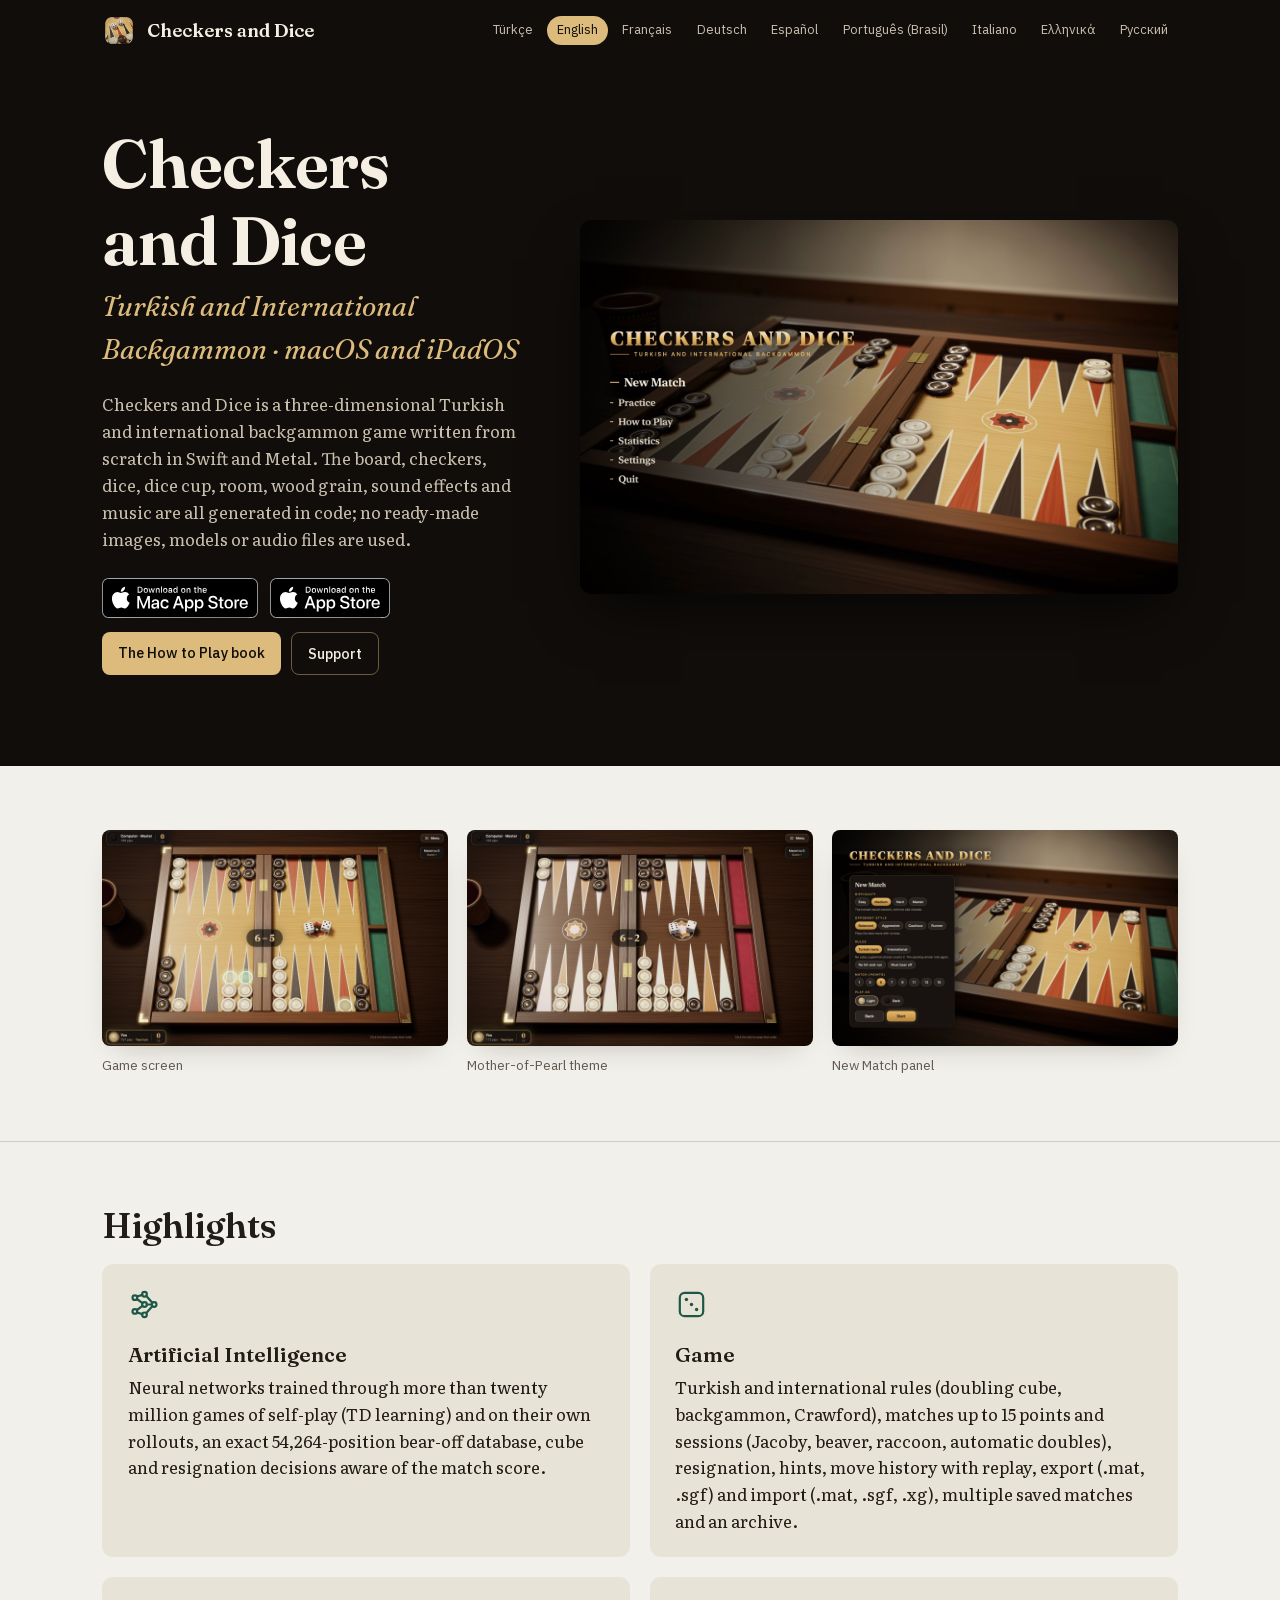
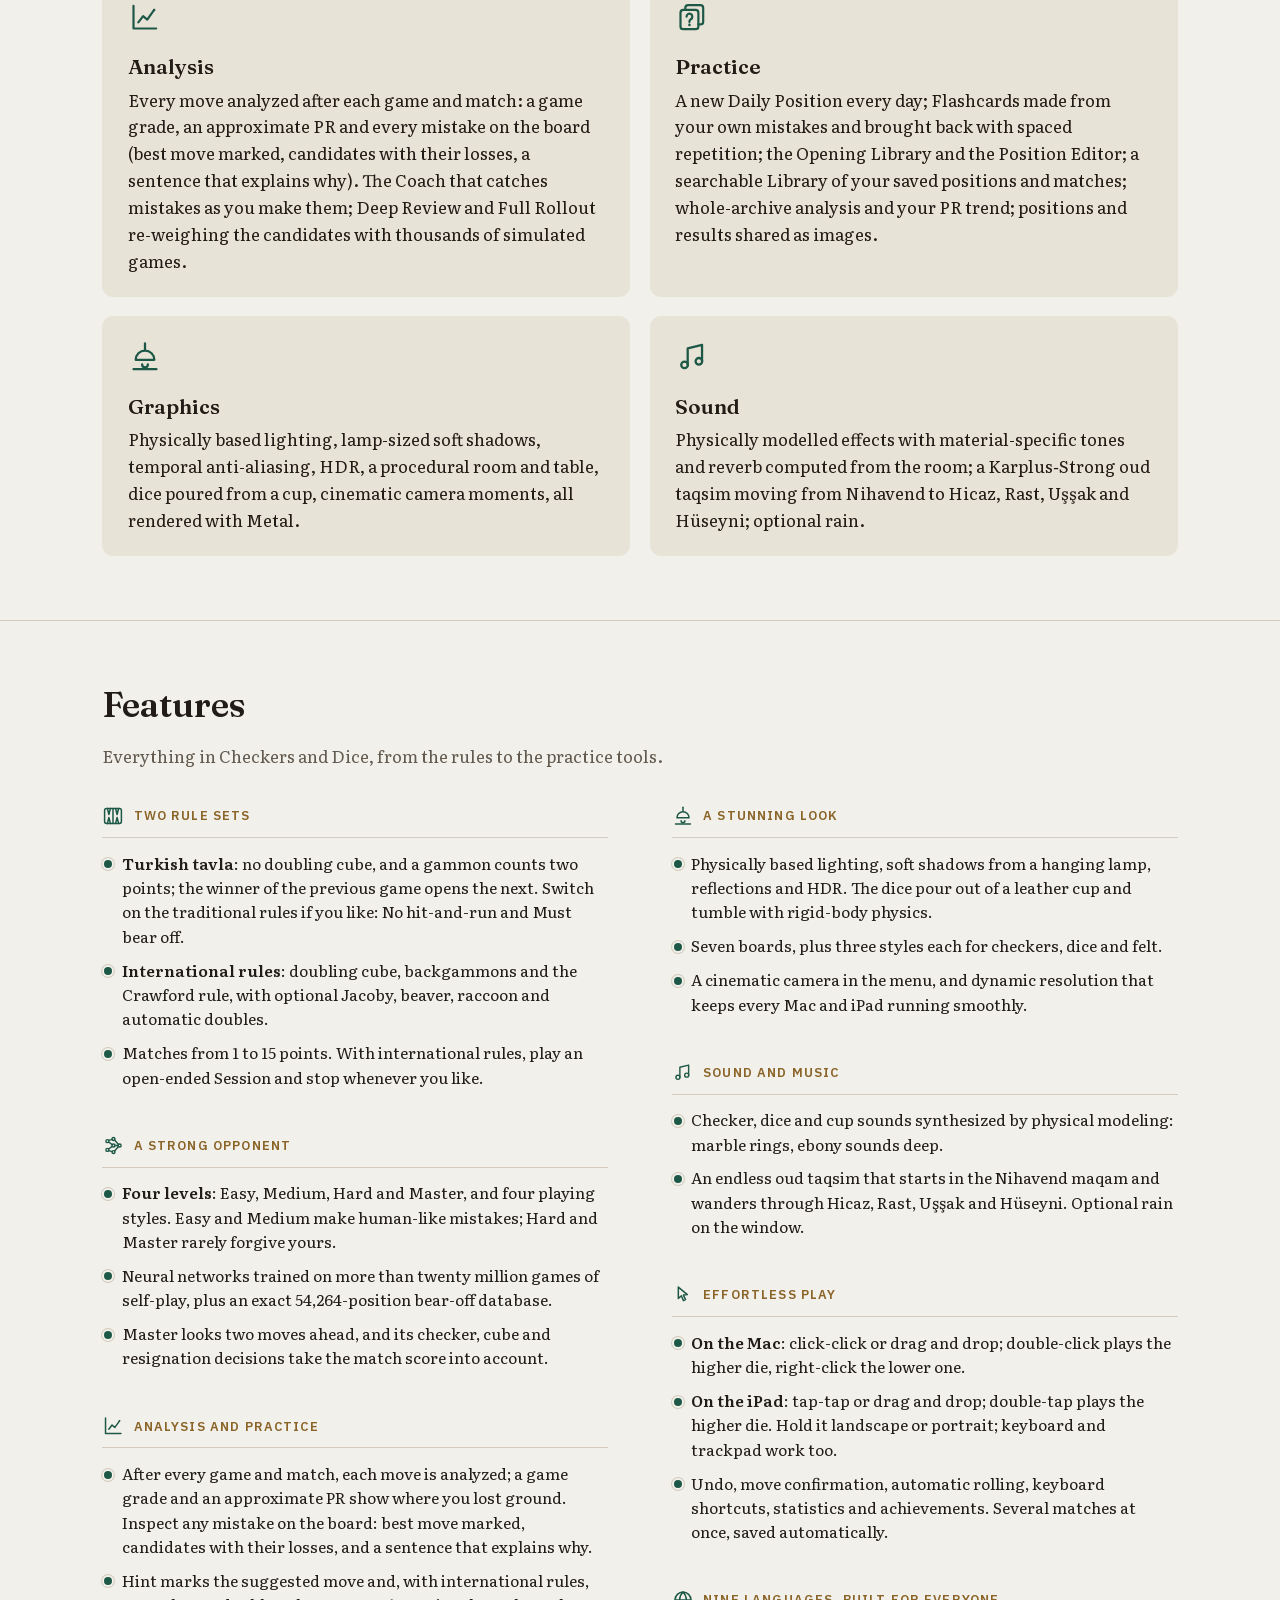
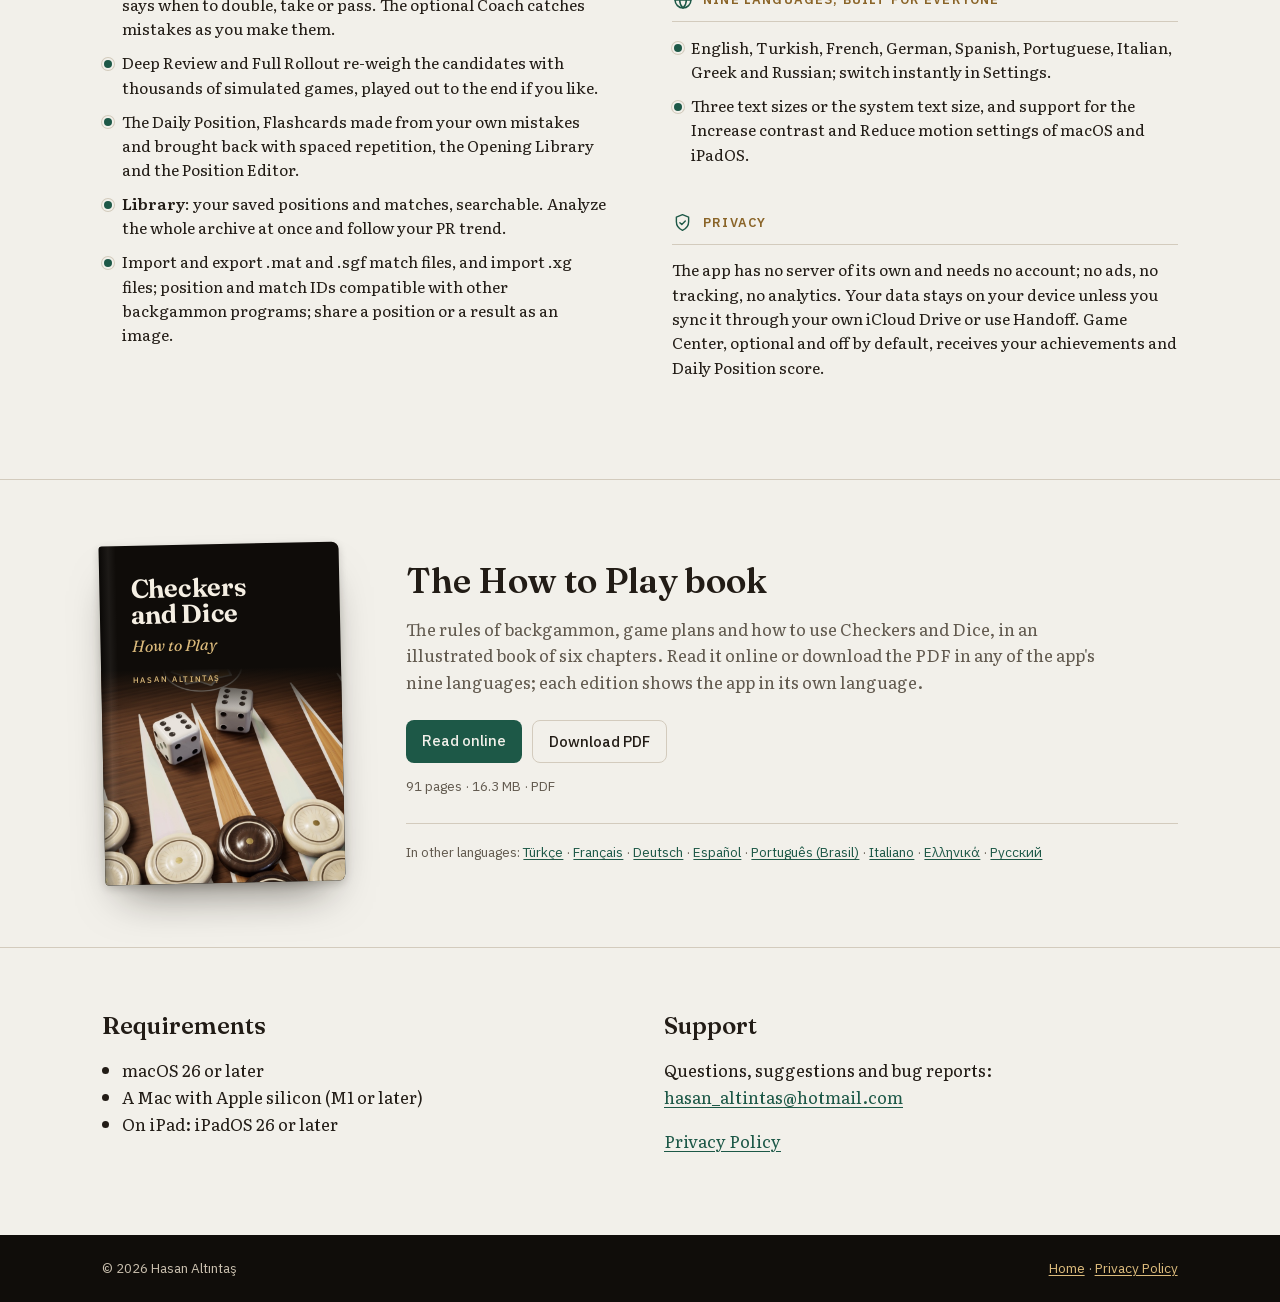
==== commit c41b41ea: "Gizlilik metni 23 Ekim (Handoff paragrafı, Game Center cümlesi) ve Özellikler mağazadaki 1.8.3 açıkl" ====
--- a/index.html
+++ b/index.html
@@ -207,7 +207,7 @@
 <section class="kahraman"><div class="ic"><div><h1>Pul ve Zar</h1><p class="alt-baslik">Türk ve Uluslararası Tavla · macOS ve iPadOS</p><p class="giris">Pul ve Zar, baştan sona Swift ve Metal ile yazılmış, üç boyutlu bir Türk ve uluslararası tavla oyunudur. Tahta, pullar, zarlar, zar kupası, oda, ahşap dokular, ses efektleri ve fon müziği tamamen kodla üretilir; hiçbir hazır görsel, model ya da ses dosyası kullanılmaz.</p><p class="magaza"><a class="rozet" href="https://apps.apple.com/app/id6815371199?platform=mac"><img src="rozet/tr.svg" alt="Mac App Store’dan İndirin" width="188" height="40"></a><a class="rozet" href="https://apps.apple.com/app/id6815371199?platform=ipad"><img src="rozet/app-store-tr.svg" alt="App Store’dan İndirin" width="151" height="40"></a></p><p class="gecis"><a class="dugme dolu" href="#kitap-tr">Nasıl Oynanır kitabı</a><a class="dugme cizgili" href="#destek-tr">Destek</a></p></div><img src="gorsel/tr/08.jpg" alt="Ana Menü" width="1440" height="900" loading="lazy"></div></section>
 <section class="bolum"><div class="ic"><div class="galeri"><figure><img src="gorsel/tr/01.jpg" alt="Oyun ekranı" width="1440" height="900" loading="lazy"><figcaption>Oyun ekranı</figcaption></figure><figure><img src="gorsel/tr/02.jpg" alt="Sedef Kakma teması" width="1440" height="900" loading="lazy"><figcaption>Sedef Kakma teması</figcaption></figure><figure><img src="gorsel/tr/05.jpg" alt="Yeni Maç paneli" width="1440" height="900" loading="lazy"><figcaption>Yeni Maç paneli</figcaption></figure></div></div></section>
 <section class="bolum"><div class="ic"><h2>Öne çıkanlar</h2><div class="kartlar"><article class="kart"><span class="ikon ikon-rakip" aria-hidden="true"></span><h3>Yapay Zekâ</h3><p>Kendi kendine yirmi milyondan fazla oyunla (TD öğrenmesi) ve kendi benzetimleriyle eğitilmiş sinir ağları, 54.264 konumluk kesin toplama veritabanı, maç skoruna göre küp ve pes kararları.</p></article><article class="kart"><span class="ikon ikon-zar" aria-hidden="true"></span><h3>Oyun</h3><p>Türk ve uluslararası kurallar (vido küpü, katmerli mars, Crawford), 15 puana dek maçlar ve oturumlar (Jacoby, beaver, raccoon, otomatik vido), pes, ipucu, hamle geçmişi ve yeniden izleme, dışa aktarma (.mat, .sgf) ve içe aktarma (.mat, .sgf, .xg), birden çok kayıtlı maç ve arşiv.</p></article><article class="kart"><span class="ikon ikon-analiz" aria-hidden="true"></span><h3>Analiz</h3><p>Oyun ve maç sonunda bütün hamlelerin analizi: oyun notu, yaklaşık PR ve her hatanın tahtada incelenmesi (en iyi hamle işaretli, adaylar kayıplarıyla, nedeni bir cümleyle). Hatayı anında yakalayan Eğitmen; adayları binlerce benzetimle yeniden tartan Derin İnceleme ve Tam Benzetim.</p></article><article class="kart"><span class="ikon ikon-calisma" aria-hidden="true"></span><h3>Çalışma</h3><p>Her gün yenilenen Günün Konumu; kendi hatalarınızdan oluşan ve aralıklı tekrarla dönen Kartlar; Açılış Kitaplığı ve Konum Düzenleyici; kaydettiğiniz konumlar ve maçlar için aranabilir Kütüphane; arşivin toplu analizi ve PR eğilimi; konumu ya da sonucu görüntü olarak paylaşma.</p></article><article class="kart"><span class="ikon ikon-gorsel" aria-hidden="true"></span><h3>Görsellik</h3><p>Metal ile fiziksel tabanlı aydınlatma, lambadan türeyen yumuşak gölgeler, zamansal kenar yumuşatma, HDR, yordamsal oda ve masa, kupadan dökülen zarlar, sinematik kamera.</p></article><article class="kart"><span class="ikon ikon-ses" aria-hidden="true"></span><h3>Ses</h3><p>Fiziksel modellemeyle sentezlenen efektler; malzemeye göre tınılar, odanın ölçülerinden hesaplanan yankı; Karplus‑Strong ud taksimi Nihavend'den Hicaz, Rast, Uşşak ve Hüseyni'ye geçer; isteğe bağlı yağmur.</p></article></div></div></section>
-<section class="bolum ozellikler" id="ozellikler-tr"><div class="ic"><h2>Özellikler</h2><p class="onsoz">Kurallardan çalışma araçlarına, Pul ve Zar'ın bütün özellikleri.</p><div class="gruplar"><section class="grup"><h3><span class="ikon ikon-kurallar" aria-hidden="true"></span>İKİ KURAL SETİ</h3><ul><li><strong>Türk tavlası</strong>: vido küpü yok, mars iki puan; bir sonraki oyuna önceki oyunun galibi başlar. İstersen geleneksel kuralları aç: Kırıp kaçmak yasak ve Sallamak yasak.</li><li><strong>Uluslararası kurallar</strong>: vido küpü, katmerli mars ve Crawford kuralı; isteğe bağlı Jacoby, beaver, raccoon ve otomatik vido.</li><li>1'den 15 puana dek maçlar. Uluslararası kurallarda maç uzunluğu olmayan Oturum: istediğin kadar oyna, istediğinde bitir.</li><li><strong>Zarlar geleneksel adlarıyla okunur</strong>: Şeş Beş, Dubara, Düşeş, Hep Yek…</li></ul></section><section class="grup"><h3><span class="ikon ikon-rakip" aria-hidden="true"></span>GÜÇLÜ RAKİP</h3><ul><li><strong>Dört düzey</strong>: Kolay, Orta, Zor ve Usta; dört oyun stili. Kolay ve Orta insan gibi yanılır; Zor ve Usta senin hatalarını pek affetmez.</li><li>Kendi kendine yirmi milyondan fazla oyun oynayarak eğitilmiş sinir ağları ve 54.264 konumluk kesin toplama veritabanı.</li><li>Usta iki hamle ileriye bakar; hamle, vido ve pes kararlarında maç skorunu gözetir.</li></ul></section><section class="grup"><h3><span class="ikon ikon-analiz" aria-hidden="true"></span>ANALİZ VE ÇALIŞMA</h3><ul><li>Oyun ve maç sonunda bütün hamlelerin analiz edilir; oyun notu ve yaklaşık PR nerede puan kaybettiğini gösterir. Her hatayı tahtada incele: en iyi hamle işaretli, adaylar kayıplarıyla, nedeni bir cümleyle.</li><li>İpucu önerilen hamleyi işaretler; uluslararası kurallarda vido, al ve pas kararını da söyler. İstersen Eğitmen hatayı anında yakalar; geri alıp yeniden oynarsın.</li><li>Derin İnceleme ve Tam Benzetim adayları binlerce benzetimle, istersen oyun sonuna dek oynatarak yeniden tartar.</li><li>Günün Konumu, hatalarından oluşan ve aralıklı tekrarla dönen Kartlar, Açılış Kitaplığı ve Konum Düzenleyici.</li><li><strong>Kütüphane</strong>: kaydettiğin konumlar ve maçlar, aranabilir. Arşivi topluca analiz et, PR eğilimini izle.</li><li>.mat ve .sgf maç dosyalarını içe ve dışa aktar, .xg dosyalarını da içe al; konum ve maç kimlikleri başka tavla programlarıyla uyumlu; konumu ya da sonucu görüntü olarak paylaş.</li></ul></section><section class="grup"><h3><span class="ikon ikon-gorsel" aria-hidden="true"></span>GÖZ ALICI GÖRSELLİK</h3><ul><li>Fiziksel tabanlı aydınlatma, sarkıt lambadan düşen yumuşak gölgeler, yansımalar ve HDR. Zarlar deri kupadan dökülür, katı cisim fiziğiyle yuvarlanır.</li><li><strong>Beş tahta teması</strong>: Klasik Ceviz, Sedef Kakma, Akçaağaç, Abanoz Gece ve Zeytin Meşe. Pul, zar ve çuha için üçer stil.</li><li>Menüde sinematik kamera; dinamik çözünürlük her Mac'te ve iPad'de akıcı kalır.</li></ul></section><section class="grup"><h3><span class="ikon ikon-ses" aria-hidden="true"></span>SES VE MÜZİK</h3><ul><li>Pul, zar ve kupa sesleri fiziksel modellemeyle sentezlenir: mermer çınlar, abanoz pes tınlar; yankı odanın ölçülerinden hesaplanır.</li><li>Hiç tekrar etmeyen bir ud taksimi Nihavend'de başlar, Hicaz, Rast, Uşşak ve Hüseyni'ye geçer. İstersen pencerede yağmur.</li></ul></section><section class="grup"><h3><span class="ikon ikon-oynanis" aria-hidden="true"></span>RAHAT OYNANIŞ</h3><ul><li>Mac'te tıkla-tıkla ya da sürükle-bırak; çift tık büyük zarı, sağ tık küçük zarı oynar.</li><li>iPad'de pula ve hedefe dokun ya da sürükle-bırak; çift dokunma büyük zarı oynar. Yatay ya da dikey tut; klavye ve izleme dörtgeni de çalışır.</li><li>Geri alma, hamle onayı, otomatik zar, klavye kısayolları, istatistikler ve başarımlar. Birkaç maç aynı anda sürebilir, hepsi kendiliğinden kaydedilir.</li></ul></section><section class="grup"><h3><span class="ikon ikon-dil" aria-hidden="true"></span>DOKUZ DİL, HERKES İÇİN</h3><ul><li>Türkçe, İngilizce, Fransızca, Almanca, İspanyolca, Portekizce, İtalyanca, Yunanca ve Rusça; dil Ayarlar'dan anında değişir.</li><li>Üç yazı boyutu ya da sistemin yazı boyutu; macOS ve iPadOS'taki Karşıtlığı artır ve Hareketi azalt ayarlarına uyar.</li></ul></section><section class="grup"><h3><span class="ikon ikon-gizlilik" aria-hidden="true"></span>GİZLİLİK</h3><p>Uygulamanın kendi sunucusu yok, hesap istemez; reklam, izleme ya da analitik yok. Verilerin cihazında kalır; istersen kendi iCloud Drive'ın üzerinden cihazların arasında eşitlenir.</p></section></div></div></section>
+<section class="bolum ozellikler" id="ozellikler-tr"><div class="ic"><h2>Özellikler</h2><p class="onsoz">Kurallardan çalışma araçlarına, Pul ve Zar'ın bütün özellikleri.</p><div class="gruplar"><section class="grup"><h3><span class="ikon ikon-kurallar" aria-hidden="true"></span>İKİ KURAL SETİ</h3><ul><li><strong>Türk tavlası</strong>: vido küpü yok, mars iki puan; bir sonraki oyuna önceki oyunun galibi başlar. İstersen geleneksel kuralları aç: Kırıp kaçmak yasak ve Sallamak yasak.</li><li><strong>Uluslararası kurallar</strong>: vido küpü, katmerli mars ve Crawford kuralı; isteğe bağlı Jacoby, beaver, raccoon ve otomatik vido.</li><li>1'den 15 puana dek maçlar. Uluslararası kurallarda maç uzunluğu olmayan Oturum: istediğin kadar oyna, istediğinde bitir.</li><li><strong>Zarlar geleneksel adlarıyla okunur</strong>: Şeş Beş, Dubara, Düşeş, Hep Yek…</li></ul></section><section class="grup"><h3><span class="ikon ikon-rakip" aria-hidden="true"></span>GÜÇLÜ RAKİP</h3><ul><li><strong>Dört düzey</strong>: Kolay, Orta, Zor ve Usta; dört oyun stili. Kolay ve Orta insan gibi yanılır; Zor ve Usta senin hatalarını pek affetmez.</li><li>Kendi kendine yirmi milyondan fazla oyun oynayarak eğitilmiş sinir ağları ve 54.264 konumluk kesin toplama veritabanı.</li><li>Usta iki hamle ileriye bakar; hamle, vido ve pes kararlarında maç skorunu gözetir.</li></ul></section><section class="grup"><h3><span class="ikon ikon-analiz" aria-hidden="true"></span>ANALİZ VE ÇALIŞMA</h3><ul><li>Oyun ve maç sonunda bütün hamlelerin analiz edilir; oyun notu ve yaklaşık PR nerede puan kaybettiğini gösterir. Her hatayı tahtada incele: en iyi hamle işaretli, adaylar kayıplarıyla, nedeni bir cümleyle.</li><li>İpucu önerilen hamleyi işaretler; uluslararası kurallarda vido, al ve pas kararını da söyler. İstersen Eğitmen hatayı anında yakalar; geri alıp yeniden oynarsın.</li><li>Derin İnceleme ve Tam Benzetim adayları binlerce benzetimle, istersen oyun sonuna dek oynatarak yeniden tartar.</li><li>Günün Konumu, hatalarından oluşan ve aralıklı tekrarla dönen Kartlar, Açılış Kitaplığı ve Konum Düzenleyici.</li><li><strong>Kütüphane</strong>: kaydettiğin konumlar ve maçlar, aranabilir. Arşivi topluca analiz et, PR eğilimini izle.</li><li>.mat ve .sgf maç dosyalarını içe ve dışa aktar, .xg dosyalarını da içe al; konum ve maç kimlikleri başka tavla programlarıyla uyumlu; konumu ya da sonucu görüntü olarak paylaş.</li></ul></section><section class="grup"><h3><span class="ikon ikon-gorsel" aria-hidden="true"></span>GÖZ ALICI GÖRSELLİK</h3><ul><li>Fiziksel tabanlı aydınlatma, sarkıt lambadan düşen yumuşak gölgeler, yansımalar ve HDR. Zarlar deri kupadan dökülür, katı cisim fiziğiyle yuvarlanır.</li><li>Yedi tahta teması; pul, zar ve çuha için üçer stil.</li><li>Menüde sinematik kamera; dinamik çözünürlük her Mac'te ve iPad'de akıcı kalır.</li></ul></section><section class="grup"><h3><span class="ikon ikon-ses" aria-hidden="true"></span>SES VE MÜZİK</h3><ul><li>Pul, zar ve kupa sesleri fiziksel modellemeyle sentezlenir: mermer çınlar, abanoz pes tınlar; yankı odanın ölçülerinden hesaplanır.</li><li>Hiç tekrar etmeyen bir ud taksimi Nihavend'de başlar, Hicaz, Rast, Uşşak ve Hüseyni'ye geçer. İstersen pencerede yağmur.</li></ul></section><section class="grup"><h3><span class="ikon ikon-oynanis" aria-hidden="true"></span>RAHAT OYNANIŞ</h3><ul><li>Mac'te tıkla-tıkla ya da sürükle-bırak; çift tık büyük zarı, sağ tık küçük zarı oynar.</li><li>iPad'de pula ve hedefe dokun ya da sürükle-bırak; çift dokunma büyük zarı oynar. Yatay ya da dikey tut; klavye ve izleme dörtgeni de çalışır.</li><li>Geri alma, hamle onayı, otomatik zar, klavye kısayolları, istatistikler ve başarımlar. Birkaç maç aynı anda sürebilir, hepsi kendiliğinden kaydedilir.</li></ul></section><section class="grup"><h3><span class="ikon ikon-dil" aria-hidden="true"></span>DOKUZ DİL, HERKES İÇİN</h3><ul><li>Türkçe, İngilizce, Fransızca, Almanca, İspanyolca, Portekizce, İtalyanca, Yunanca ve Rusça; dil Ayarlar'dan anında değişir.</li><li>Üç yazı boyutu ya da sistemin yazı boyutu; macOS ve iPadOS'taki Karşıtlığı artır ve Hareketi azalt ayarlarına uyar.</li></ul></section><section class="grup"><h3><span class="ikon ikon-gizlilik" aria-hidden="true"></span>GİZLİLİK</h3><p>Uygulamanın kendi sunucusu yok, hesap istemez; reklam, izleme ya da analitik yok. Verilerin cihazında kalır; istersen kendi iCloud Drive'ın üzerinden eşitlenir, süren maç da Handoff ile öbür cihazına geçebilir. Game Center isteğe bağlıdır ve öntanımlı olarak kapalıdır; açarsan başarımların ve Günün Konumu puanın Game Center'a gönderilir.</p></section></div></div></section>
 <section class="bolum" id="kitap-tr"><div class="ic kitap-vitrin"><a class="kapak" href="kitap/tr/" tabindex="-1" aria-hidden="true"><img src="gorsel/kitap-kapak.jpg" alt="" width="760" height="694" loading="lazy"><span class="kapak-yazi"><span class="kapak-ad">Pul ve Zar</span><span class="kapak-alt">Nasıl Oynanır</span><span class="kapak-yazar">Hasan Altıntaş</span></span></a><div class="kitap-metin"><h2>Nasıl Oynanır kitabı</h2><p class="onsoz">Tavlanın kuralları, oyun planları ve Pul ve Zar'ın kullanımı, altı bölümlük resimli bir kitapta. Kitabı uygulamanın desteklediği dokuz dilde çevrimiçi okuyabilir ya da PDF olarak indirebilirsiniz; her dilde görüntüler o dildeki uygulamadan alınmıştır.</p><p class="k-dugmeler"><a class="dugme birincil" href="kitap/tr/">Çevrimiçi oku</a><a class="dugme ikincil" href="kitap/tr/Pul-ve-Zar-Nasil-Oynanir.pdf" download>PDF indir</a></p><p class="k-bilgi">87 sayfa · 16,4 MB · PDF</p><p class="k-diger"><span>Öbür dillerde:</span> <a href="kitap/en/" hreflang="en" lang="en">English</a> · <a href="kitap/fr/" hreflang="fr" lang="fr">Français</a> · <a href="kitap/de/" hreflang="de" lang="de">Deutsch</a> · <a href="kitap/es/" hreflang="es" lang="es">Español</a> · <a href="kitap/pt/" hreflang="pt" lang="pt">Português (Brasil)</a> · <a href="kitap/it/" hreflang="it" lang="it">Italiano</a> · <a href="kitap/el/" hreflang="el" lang="el">Ελληνικά</a> · <a href="kitap/ru/" hreflang="ru" lang="ru">Русский</a></p></div></div></section>
 <section class="bolum" id="destek-tr"><div class="ic iki"><div><h2>Gereksinimler</h2><ul><li>macOS 26 ya da sonrası</li><li>Apple çipli bir Mac (M1 ya da sonrası)</li><li>iPad'de iPadOS 26 ya da sonrası</li></ul></div><div><h2>Destek</h2><p>Soru, öneri ve hata bildirimleri için: <a href="mailto:hasan_altintas@hotmail.com">hasan_altintas@hotmail.com</a></p><p><a href="privacy-policy.html?lang=tr">Gizlilik Politikası</a></p></div></div></section>
 </div>
@@ -215,7 +215,7 @@
 <section class="kahraman"><div class="ic"><div><h1>Checkers and Dice</h1><p class="alt-baslik">Turkish and International Backgammon · macOS and iPadOS</p><p class="giris">Checkers and Dice is a three-dimensional Turkish and international backgammon game written from scratch in Swift and Metal. The board, checkers, dice, dice cup, room, wood grain, sound effects and music are all generated in code; no ready-made images, models or audio files are used.</p><p class="magaza"><a class="rozet" href="https://apps.apple.com/app/id6815371199?platform=mac"><img src="rozet/en.svg" alt="Download on the Mac App Store" width="156" height="40"></a><a class="rozet" href="https://apps.apple.com/app/id6815371199?platform=ipad"><img src="rozet/app-store-en.svg" alt="Download on the App Store" width="120" height="40"></a></p><p class="gecis"><a class="dugme dolu" href="#kitap-en">The How to Play book</a><a class="dugme cizgili" href="#destek-en">Support</a></p></div><img src="gorsel/en/08.jpg" alt="Main Menu" width="1440" height="900" loading="lazy"></div></section>
 <section class="bolum"><div class="ic"><div class="galeri"><figure><img src="gorsel/en/01.jpg" alt="Game screen" width="1440" height="900" loading="lazy"><figcaption>Game screen</figcaption></figure><figure><img src="gorsel/en/02.jpg" alt="Mother-of-Pearl theme" width="1440" height="900" loading="lazy"><figcaption>Mother-of-Pearl theme</figcaption></figure><figure><img src="gorsel/en/05.jpg" alt="New Match panel" width="1440" height="900" loading="lazy"><figcaption>New Match panel</figcaption></figure></div></div></section>
 <section class="bolum"><div class="ic"><h2>Highlights</h2><div class="kartlar"><article class="kart"><span class="ikon ikon-rakip" aria-hidden="true"></span><h3>Artificial Intelligence</h3><p>Neural networks trained through more than twenty million games of self-play (TD learning) and on their own rollouts, an exact 54,264-position bear-off database, cube and resignation decisions aware of the match score.</p></article><article class="kart"><span class="ikon ikon-zar" aria-hidden="true"></span><h3>Game</h3><p>Turkish and international rules (doubling cube, backgammon, Crawford), matches up to 15 points and sessions (Jacoby, beaver, raccoon, automatic doubles), resignation, hints, move history with replay, export (.mat, .sgf) and import (.mat, .sgf, .xg), multiple saved matches and an archive.</p></article><article class="kart"><span class="ikon ikon-analiz" aria-hidden="true"></span><h3>Analysis</h3><p>Every move analyzed after each game and match: a game grade, an approximate PR and every mistake on the board (best move marked, candidates with their losses, a sentence that explains why). The Coach that catches mistakes as you make them; Deep Review and Full Rollout re-weighing the candidates with thousands of simulated games.</p></article><article class="kart"><span class="ikon ikon-calisma" aria-hidden="true"></span><h3>Practice</h3><p>A new Daily Position every day; Flashcards made from your own mistakes and brought back with spaced repetition; the Opening Library and the Position Editor; a searchable Library of your saved positions and matches; whole-archive analysis and your PR trend; positions and results shared as images.</p></article><article class="kart"><span class="ikon ikon-gorsel" aria-hidden="true"></span><h3>Graphics</h3><p>Physically based lighting, lamp-sized soft shadows, temporal anti-aliasing, HDR, a procedural room and table, dice poured from a cup, cinematic camera moments, all rendered with Metal.</p></article><article class="kart"><span class="ikon ikon-ses" aria-hidden="true"></span><h3>Sound</h3><p>Physically modelled effects with material-specific tones and reverb computed from the room; a Karplus‑Strong oud taqsim moving from Nihavend to Hicaz, Rast, Uşşak and Hüseyni; optional rain.</p></article></div></div></section>
-<section class="bolum ozellikler" id="ozellikler-en"><div class="ic"><h2>Features</h2><p class="onsoz">Everything in Checkers and Dice, from the rules to the practice tools.</p><div class="gruplar"><section class="grup"><h3><span class="ikon ikon-kurallar" aria-hidden="true"></span>TWO RULE SETS</h3><ul><li><strong>Turkish tavla</strong>: no doubling cube, and a gammon counts two points; the winner of the previous game opens the next. Switch on the traditional rules if you like: No hit-and-run and Must bear off.</li><li><strong>International rules</strong>: doubling cube, backgammons and the Crawford rule, with optional Jacoby, beaver, raccoon and automatic doubles.</li><li>Matches from 1 to 15 points. With international rules, play an open-ended Session and stop whenever you like.</li></ul></section><section class="grup"><h3><span class="ikon ikon-rakip" aria-hidden="true"></span>A STRONG OPPONENT</h3><ul><li><strong>Four levels</strong>: Easy, Medium, Hard and Master, and four playing styles. Easy and Medium make human-like mistakes; Hard and Master rarely forgive yours.</li><li>Neural networks trained on more than twenty million games of self-play, plus an exact 54,264-position bear-off database.</li><li>Master looks two moves ahead, and its checker, cube and resignation decisions take the match score into account.</li></ul></section><section class="grup"><h3><span class="ikon ikon-analiz" aria-hidden="true"></span>ANALYSIS AND PRACTICE</h3><ul><li>After every game and match, each move is analyzed; a game grade and an approximate PR show where you lost ground. Inspect any mistake on the board: best move marked, candidates with their losses, and a sentence that explains why.</li><li>Hint marks the suggested move and, with international rules, says when to double, take or pass. The optional Coach catches mistakes as you make them.</li><li>Deep Review and Full Rollout re-weigh the candidates with thousands of simulated games, played out to the end if you like.</li><li>The Daily Position, Flashcards made from your own mistakes and brought back with spaced repetition, the Opening Library and the Position Editor.</li><li><strong>Library</strong>: your saved positions and matches, searchable. Analyze the whole archive at once and follow your PR trend.</li><li>Import and export .mat and .sgf match files, and import .xg files; position and match IDs compatible with other backgammon programs; share a position or a result as an image.</li></ul></section><section class="grup"><h3><span class="ikon ikon-gorsel" aria-hidden="true"></span>A STUNNING LOOK</h3><ul><li>Physically based lighting, soft shadows from a hanging lamp, reflections and HDR. The dice pour out of a leather cup and tumble with rigid-body physics.</li><li><strong>Five boards</strong>: Classic Walnut, Mother-of-Pearl, Maple, Ebony Night and Olive Oak, plus three styles each for checkers, dice and felt.</li><li>A cinematic camera in the menu, and dynamic resolution that keeps every Mac and iPad running smoothly.</li></ul></section><section class="grup"><h3><span class="ikon ikon-ses" aria-hidden="true"></span>SOUND AND MUSIC</h3><ul><li>Checker, dice and cup sounds synthesized by physical modeling: marble rings, ebony sounds deep.</li><li>An endless oud taqsim that starts in the Nihavend maqam and wanders through Hicaz, Rast, Uşşak and Hüseyni. Optional rain on the window.</li></ul></section><section class="grup"><h3><span class="ikon ikon-oynanis" aria-hidden="true"></span>EFFORTLESS PLAY</h3><ul><li><strong>On the Mac</strong>: click-click or drag and drop; double-click plays the higher die, right-click the lower one.</li><li><strong>On the iPad</strong>: tap-tap or drag and drop; double-tap plays the higher die. Hold it landscape or portrait; keyboard and trackpad work too.</li><li>Undo, move confirmation, automatic rolling, keyboard shortcuts, statistics and achievements. Several matches at once, saved automatically.</li></ul></section><section class="grup"><h3><span class="ikon ikon-dil" aria-hidden="true"></span>NINE LANGUAGES, BUILT FOR EVERYONE</h3><ul><li>English, Turkish, French, German, Spanish, Portuguese, Italian, Greek and Russian; switch instantly in Settings.</li><li>Three text sizes or the system text size, and support for the Increase contrast and Reduce motion settings of macOS and iPadOS.</li></ul></section><section class="grup"><h3><span class="ikon ikon-gizlilik" aria-hidden="true"></span>PRIVACY</h3><p>The app has no server of its own and needs no account; no ads, no tracking, no analytics. Your data stays on your device and, if you like, syncs between your devices through your own iCloud Drive.</p></section></div></div></section>
+<section class="bolum ozellikler" id="ozellikler-en"><div class="ic"><h2>Features</h2><p class="onsoz">Everything in Checkers and Dice, from the rules to the practice tools.</p><div class="gruplar"><section class="grup"><h3><span class="ikon ikon-kurallar" aria-hidden="true"></span>TWO RULE SETS</h3><ul><li><strong>Turkish tavla</strong>: no doubling cube, and a gammon counts two points; the winner of the previous game opens the next. Switch on the traditional rules if you like: No hit-and-run and Must bear off.</li><li><strong>International rules</strong>: doubling cube, backgammons and the Crawford rule, with optional Jacoby, beaver, raccoon and automatic doubles.</li><li>Matches from 1 to 15 points. With international rules, play an open-ended Session and stop whenever you like.</li></ul></section><section class="grup"><h3><span class="ikon ikon-rakip" aria-hidden="true"></span>A STRONG OPPONENT</h3><ul><li><strong>Four levels</strong>: Easy, Medium, Hard and Master, and four playing styles. Easy and Medium make human-like mistakes; Hard and Master rarely forgive yours.</li><li>Neural networks trained on more than twenty million games of self-play, plus an exact 54,264-position bear-off database.</li><li>Master looks two moves ahead, and its checker, cube and resignation decisions take the match score into account.</li></ul></section><section class="grup"><h3><span class="ikon ikon-analiz" aria-hidden="true"></span>ANALYSIS AND PRACTICE</h3><ul><li>After every game and match, each move is analyzed; a game grade and an approximate PR show where you lost ground. Inspect any mistake on the board: best move marked, candidates with their losses, and a sentence that explains why.</li><li>Hint marks the suggested move and, with international rules, says when to double, take or pass. The optional Coach catches mistakes as you make them.</li><li>Deep Review and Full Rollout re-weigh the candidates with thousands of simulated games, played out to the end if you like.</li><li>The Daily Position, Flashcards made from your own mistakes and brought back with spaced repetition, the Opening Library and the Position Editor.</li><li><strong>Library</strong>: your saved positions and matches, searchable. Analyze the whole archive at once and follow your PR trend.</li><li>Import and export .mat and .sgf match files, and import .xg files; position and match IDs compatible with other backgammon programs; share a position or a result as an image.</li></ul></section><section class="grup"><h3><span class="ikon ikon-gorsel" aria-hidden="true"></span>A STUNNING LOOK</h3><ul><li>Physically based lighting, soft shadows from a hanging lamp, reflections and HDR. The dice pour out of a leather cup and tumble with rigid-body physics.</li><li>Seven boards, plus three styles each for checkers, dice and felt.</li><li>A cinematic camera in the menu, and dynamic resolution that keeps every Mac and iPad running smoothly.</li></ul></section><section class="grup"><h3><span class="ikon ikon-ses" aria-hidden="true"></span>SOUND AND MUSIC</h3><ul><li>Checker, dice and cup sounds synthesized by physical modeling: marble rings, ebony sounds deep.</li><li>An endless oud taqsim that starts in the Nihavend maqam and wanders through Hicaz, Rast, Uşşak and Hüseyni. Optional rain on the window.</li></ul></section><section class="grup"><h3><span class="ikon ikon-oynanis" aria-hidden="true"></span>EFFORTLESS PLAY</h3><ul><li><strong>On the Mac</strong>: click-click or drag and drop; double-click plays the higher die, right-click the lower one.</li><li><strong>On the iPad</strong>: tap-tap or drag and drop; double-tap plays the higher die. Hold it landscape or portrait; keyboard and trackpad work too.</li><li>Undo, move confirmation, automatic rolling, keyboard shortcuts, statistics and achievements. Several matches at once, saved automatically.</li></ul></section><section class="grup"><h3><span class="ikon ikon-dil" aria-hidden="true"></span>NINE LANGUAGES, BUILT FOR EVERYONE</h3><ul><li>English, Turkish, French, German, Spanish, Portuguese, Italian, Greek and Russian; switch instantly in Settings.</li><li>Three text sizes or the system text size, and support for the Increase contrast and Reduce motion settings of macOS and iPadOS.</li></ul></section><section class="grup"><h3><span class="ikon ikon-gizlilik" aria-hidden="true"></span>PRIVACY</h3><p>The app has no server of its own and needs no account; no ads, no tracking, no analytics. Your data stays on your device unless you sync it through your own iCloud Drive or use Handoff. Game Center, optional and off by default, receives your achievements and Daily Position score.</p></section></div></div></section>
 <section class="bolum" id="kitap-en"><div class="ic kitap-vitrin"><a class="kapak" href="kitap/en/" tabindex="-1" aria-hidden="true"><img src="gorsel/kitap-kapak.jpg" alt="" width="760" height="694" loading="lazy"><span class="kapak-yazi"><span class="kapak-ad">Checkers and Dice</span><span class="kapak-alt">How to Play</span><span class="kapak-yazar">Hasan Altıntaş</span></span></a><div class="kitap-metin"><h2>The How to Play book</h2><p class="onsoz">The rules of backgammon, game plans and how to use Checkers and Dice, in an illustrated book of six chapters. Read it online or download the PDF in any of the app's nine languages; each edition shows the app in its own language.</p><p class="k-dugmeler"><a class="dugme birincil" href="kitap/en/">Read online</a><a class="dugme ikincil" href="kitap/en/Checkers-and-Dice-How-to-Play.pdf" download>Download PDF</a></p><p class="k-bilgi">91 pages · 16.3 MB · PDF</p><p class="k-diger"><span>In other languages:</span> <a href="kitap/tr/" hreflang="tr" lang="tr">Türkçe</a> · <a href="kitap/fr/" hreflang="fr" lang="fr">Français</a> · <a href="kitap/de/" hreflang="de" lang="de">Deutsch</a> · <a href="kitap/es/" hreflang="es" lang="es">Español</a> · <a href="kitap/pt/" hreflang="pt" lang="pt">Português (Brasil)</a> · <a href="kitap/it/" hreflang="it" lang="it">Italiano</a> · <a href="kitap/el/" hreflang="el" lang="el">Ελληνικά</a> · <a href="kitap/ru/" hreflang="ru" lang="ru">Русский</a></p></div></div></section>
 <section class="bolum" id="destek-en"><div class="ic iki"><div><h2>Requirements</h2><ul><li>macOS 26 or later</li><li>A Mac with Apple silicon (M1 or later)</li><li>On iPad: iPadOS 26 or later</li></ul></div><div><h2>Support</h2><p>Questions, suggestions and bug reports: <a href="mailto:hasan_altintas@hotmail.com">hasan_altintas@hotmail.com</a></p><p><a href="privacy-policy.html?lang=en">Privacy Policy</a></p></div></div></section>
 </div>
@@ -223,15 +223,15 @@
 <section class="kahraman"><div class="ic"><div><h1>Pions et Dés</h1><p class="alt-baslik">Backgammon turc et international · macOS et iPadOS</p><p class="giris">Pions et Dés est un backgammon turc et international en trois dimensions, écrit de A à Z en Swift et Metal. Le plateau, les pions, les dés, le cornet, la pièce, le veinage du bois, les effets sonores et la musique sont entièrement générés par le code ; aucune image, aucun modèle ni aucun fichier audio tout fait n’est utilisé.</p><p class="magaza"><a class="rozet" href="https://apps.apple.com/app/id6815371199?platform=mac"><img src="rozet/fr.svg" alt="Télécharger dans le Mac App Store" width="156" height="40"></a><a class="rozet" href="https://apps.apple.com/app/id6815371199?platform=ipad"><img src="rozet/app-store-fr.svg" alt="Télécharger dans l’App Store" width="127" height="40"></a></p><p class="gecis"><a class="dugme dolu" href="#kitap-fr">Le livre Comment jouer</a><a class="dugme cizgili" href="#destek-fr">Assistance</a></p></div><img src="gorsel/fr/08.jpg" alt="Menu principal" width="1440" height="900" loading="lazy"></div></section>
 <section class="bolum"><div class="ic"><div class="galeri"><figure><img src="gorsel/fr/01.jpg" alt="Écran de jeu" width="1440" height="900" loading="lazy"><figcaption>Écran de jeu</figcaption></figure><figure><img src="gorsel/fr/02.jpg" alt="Thème Marqueterie de nacre" width="1440" height="900" loading="lazy"><figcaption>Thème Marqueterie de nacre</figcaption></figure><figure><img src="gorsel/fr/05.jpg" alt="Panneau Nouveau match" width="1440" height="900" loading="lazy"><figcaption>Panneau Nouveau match</figcaption></figure></div></div></section>
 <section class="bolum"><div class="ic"><h2>Points forts</h2><div class="kartlar"><article class="kart"><span class="ikon ikon-rakip" aria-hidden="true"></span><h3>Intelligence artificielle</h3><p>Des réseaux de neurones entraînés sur plus de vingt millions de parties jouées contre eux-mêmes (apprentissage TD) et sur leurs propres rollouts, une base exacte de 54 264 positions pour la sortie des pions, des décisions de videau et d’abandon qui tiennent compte du score du match.</p></article><article class="kart"><span class="ikon ikon-zar" aria-hidden="true"></span><h3>Jeu</h3><p>Règles turques et internationales (videau, backgammon, Crawford), matchs jusqu’à 15 points et sessions (Jacoby, beaver, raccoon, doubles automatiques), abandon, indices, historique des coups avec relecture, export (.mat, .sgf) et import (.mat, .sgf, .xg), plusieurs matchs enregistrés et des archives.</p></article><article class="kart"><span class="ikon ikon-analiz" aria-hidden="true"></span><h3>Analyse</h3><p>Tous vos coups analysés après chaque partie et chaque match : note, PR approximatif et chaque erreur sur le plateau (meilleur coup marqué, candidats avec leurs pertes et une phrase qui explique pourquoi). L’Entraîneur qui détecte vos erreurs sur le moment ; l’Analyse approfondie et le Rollout complet qui réévaluent les candidats sur des milliers de parties simulées.</p></article><article class="kart"><span class="ikon ikon-calisma" aria-hidden="true"></span><h3>Entraînement</h3><p>Une nouvelle Position du jour chaque jour ; des Cartes tirées de vos erreurs, qui reviennent en répétition espacée ; la Bibliothèque des ouvertures et l’Éditeur de position ; une Bibliothèque de vos positions et matchs enregistrés, avec recherche ; l’analyse de toute l’archive et votre tendance PR ; le partage d’une position ou d’un résultat en image.</p></article><article class="kart"><span class="ikon ikon-gorsel" aria-hidden="true"></span><h3>Graphismes</h3><p>Éclairage physiquement réaliste, ombres douces à la taille de la lampe, anticrénelage temporel, HDR, pièce et table procédurales, dés versés d’un cornet et moments de caméra cinématiques, le tout rendu avec Metal.</p></article><article class="kart"><span class="ikon ikon-ses" aria-hidden="true"></span><h3>Son</h3><p>Effets modélisés physiquement, timbres propres à chaque matière et réverbération calculée d’après la pièce ; un taqsim d’oud Karplus‑Strong qui passe du Nihavend au Hicaz, au Rast, à l’Uşşak et au Hüseyni ; pluie en option.</p></article></div></div></section>
-<section class="bolum ozellikler" id="ozellikler-fr"><div class="ic"><h2>Fonctionnalités</h2><p class="onsoz">Tout ce que propose Pions et Dés, des règles aux outils d’entraînement.</p><div class="gruplar"><section class="grup"><h3><span class="ikon ikon-kurallar" aria-hidden="true"></span>DEUX JEUX DE RÈGLES</h3><ul><li><strong>Tavla turc</strong> : pas de videau, un gammon compte deux points ; le gagnant de la partie précédente ouvre la suivante. Activez au besoin les règles traditionnelles : Frapper et fuir interdit et Sortie obligée.</li><li><strong>Règles internationales</strong> : videau, backgammons et règle Crawford ; en option Jacoby, beaver, raccoon et doubles automatiques.</li><li>Matchs de 1 à 15 points. Avec les règles internationales, jouez une Session sans limite et arrêtez quand vous voulez.</li></ul></section><section class="grup"><h3><span class="ikon ikon-rakip" aria-hidden="true"></span>UN ADVERSAIRE REDOUTABLE</h3><ul><li><strong>Quatre niveaux</strong> : Facile, Moyen, Difficile et Maître, et quatre styles de jeu. Facile et Moyen font des erreurs humaines ; Difficile et Maître pardonnent rarement les vôtres.</li><li>Des réseaux de neurones entraînés sur plus de vingt millions de parties, et une base exacte de 54 264 positions de sortie.</li><li>Maître voit deux coups plus loin et tient compte du score du match.</li></ul></section><section class="grup"><h3><span class="ikon ikon-analiz" aria-hidden="true"></span>ANALYSE ET ENTRAÎNEMENT</h3><ul><li>Après chaque partie, vos coups sont analysés ; note et PR approximatif montrent où vous perdez du terrain. Examinez chaque erreur sur le plateau : meilleur coup marqué, candidats avec leurs pertes et une phrase qui explique pourquoi.</li><li>Indice marque le coup conseillé et, avec les règles internationales, dit quand doubler, accepter ou refuser. L’Entraîneur, en option, détecte vos erreurs sur le moment.</li><li>L’Analyse approfondie et le Rollout complet réévaluent les candidats sur des milliers de parties simulées, jusqu’au bout si vous voulez.</li><li>La Position du jour, des Cartes tirées de vos erreurs qui reviennent en répétition espacée, la Bibliothèque des ouvertures et l’Éditeur de position.</li><li><strong>Bibliothèque</strong> : vos positions et matchs enregistrés, avec recherche. Analysez toute l’archive d’un coup et suivez votre tendance PR.</li><li>Import et export .mat et .sgf, import des fichiers .xg ; ID de position et de match compatibles avec d’autres programmes ; partage d’une position ou d’un résultat en image.</li></ul></section><section class="grup"><h3><span class="ikon ikon-gorsel" aria-hidden="true"></span>UN RENDU SPECTACULAIRE</h3><ul><li>Éclairage physiquement réaliste, ombres douces, reflets et HDR ; les dés tombent d’un cornet en cuir et roulent avec une physique de corps rigides.</li><li>Cinq plateaux (Noyer classique, Marqueterie de nacre, Érable, Nuit d’ébène, Chêne et olive) et trois styles pour les pions, les dés et la feutrine.</li><li>Caméra cinématique et résolution dynamique, fluide sur tout Mac et iPad.</li></ul></section><section class="grup"><h3><span class="ikon ikon-ses" aria-hidden="true"></span>SON ET MUSIQUE</h3><ul><li>Sons de pions, de dés et de cornet synthétisés par modélisation physique : le marbre tinte, l’ébène sonne grave.</li><li>Un taqsim d’oud sans fin, du maqam Nihavend au Hicaz, au Rast, à l’Uşşak et au Hüseyni ; pluie sur la fenêtre en option.</li></ul></section><section class="grup"><h3><span class="ikon ikon-oynanis" aria-hidden="true"></span>UN JEU FLUIDE</h3><ul><li><strong>Sur Mac</strong> : clic-clic ou glisser-déposer ; un double-clic joue le plus grand dé, un clic droit le plus petit.</li><li><strong>Sur iPad</strong> : touchez ou glissez ; double toucher pour le plus grand dé, en paysage comme en portrait.</li><li>Annuler, confirmation des coups, lancer automatique, raccourcis clavier, statistiques et succès. Plusieurs matchs à la fois, enregistrés automatiquement.</li></ul></section><section class="grup"><h3><span class="ikon ikon-dil" aria-hidden="true"></span>NEUF LANGUES, POUR TOUS</h3><ul><li>Français, anglais, turc, allemand, espagnol, portugais, italien, grec et russe ; changez de langue à tout moment dans les Réglages.</li><li>Trois tailles de texte ou celle du système ; Augmenter le contraste et Réduire les animations respectés.</li></ul></section><section class="grup"><h3><span class="ikon ikon-gizlilik" aria-hidden="true"></span>CONFIDENTIALITÉ</h3><p>L’app n’a pas de serveur propre et ne demande aucun compte ; ni publicité, ni pistage, ni analyse. Vos données restent sur votre appareil et peuvent se synchroniser entre vos appareils via votre iCloud Drive.</p></section></div></div></section>
-<section class="bolum" id="kitap-fr"><div class="ic kitap-vitrin"><a class="kapak" href="kitap/fr/" tabindex="-1" aria-hidden="true"><img src="gorsel/kitap-kapak.jpg" alt="" width="760" height="694" loading="lazy"><span class="kapak-yazi"><span class="kapak-ad">Pions et Dés</span><span class="kapak-alt">Comment jouer</span><span class="kapak-yazar">Hasan Altıntaş</span></span></a><div class="kitap-metin"><h2>Le livre Comment jouer</h2><p class="onsoz">Les règles du backgammon, les plans de jeu et l’utilisation de Pions et Dés, dans un livre illustré en six chapitres. Lisez-le en ligne ou téléchargez le PDF dans l’une des neuf langues de l’app ; chaque édition montre l’app dans sa langue.</p><p class="k-dugmeler"><a class="dugme birincil" href="kitap/fr/">Lire en ligne</a><a class="dugme ikincil" href="kitap/fr/Pions-et-Des-Comment-jouer.pdf" download>Télécharger le PDF</a></p><p class="k-bilgi">94 pages · 16,5 Mo · PDF</p><p class="k-diger"><span>Dans d’autres langues :</span> <a href="kitap/tr/" hreflang="tr" lang="tr">Türkçe</a> · <a href="kitap/en/" hreflang="en" lang="en">English</a> · <a href="kitap/de/" hreflang="de" lang="de">Deutsch</a> · <a href="kitap/es/" hreflang="es" lang="es">Español</a> · <a href="kitap/pt/" hreflang="pt" lang="pt">Português (Brasil)</a> · <a href="kitap/it/" hreflang="it" lang="it">Italiano</a> · <a href="kitap/el/" hreflang="el" lang="el">Ελληνικά</a> · <a href="kitap/ru/" hreflang="ru" lang="ru">Русский</a></p></div></div></section>
+<section class="bolum ozellikler" id="ozellikler-fr"><div class="ic"><h2>Fonctionnalités</h2><p class="onsoz">Tout ce que propose Pions et Dés, des règles aux outils d’entraînement.</p><div class="gruplar"><section class="grup"><h3><span class="ikon ikon-kurallar" aria-hidden="true"></span>DEUX JEUX DE RÈGLES</h3><ul><li><strong>Tavla turc</strong> : pas de videau, un gammon compte deux points ; le gagnant de la partie précédente ouvre la suivante. Activez au besoin les règles traditionnelles : Frapper et fuir interdit et Sortie obligée.</li><li><strong>Règles internationales</strong> : videau, backgammons et règle Crawford ; en option Jacoby, beaver, raccoon et doubles automatiques.</li><li>Matchs de 1 à 15 points. Avec les règles internationales, jouez une Session sans limite et arrêtez quand vous voulez.</li></ul></section><section class="grup"><h3><span class="ikon ikon-rakip" aria-hidden="true"></span>UN ADVERSAIRE REDOUTABLE</h3><ul><li><strong>Quatre niveaux</strong> : Facile, Moyen, Difficile et Maître, et quatre styles de jeu. Facile et Moyen font des erreurs humaines ; Difficile et Maître pardonnent rarement les vôtres.</li><li>Des réseaux de neurones entraînés sur plus de vingt millions de parties, et une base exacte de 54 264 positions de sortie.</li><li>Maître voit deux coups plus loin et tient compte du score du match.</li></ul></section><section class="grup"><h3><span class="ikon ikon-analiz" aria-hidden="true"></span>ANALYSE ET ENTRAÎNEMENT</h3><ul><li>Après chaque partie, vos coups sont analysés ; note et PR approximatif montrent où vous perdez du terrain. Examinez chaque erreur sur le plateau : meilleur coup marqué, candidats avec leurs pertes et une phrase qui explique pourquoi.</li><li>Indice marque le coup conseillé et, avec les règles internationales, dit quand doubler, accepter ou refuser. L’Entraîneur, en option, détecte vos erreurs sur le moment.</li><li>L’Analyse approfondie et le Rollout complet réévaluent les candidats sur des milliers de parties simulées, jusqu’au bout si vous voulez.</li><li>La Position du jour, des Cartes tirées de vos erreurs qui reviennent en répétition espacée, la Bibliothèque des ouvertures et l’Éditeur de position.</li><li><strong>Bibliothèque</strong> : vos positions et matchs enregistrés, avec recherche. Analysez toute l’archive d’un coup et suivez votre tendance PR.</li><li>Import et export .mat et .sgf, import des fichiers .xg ; ID de position et de match compatibles avec d’autres programmes ; partage d’une position ou d’un résultat en image.</li></ul></section><section class="grup"><h3><span class="ikon ikon-gorsel" aria-hidden="true"></span>UN RENDU SPECTACULAIRE</h3><ul><li>Éclairage physiquement réaliste, ombres douces, reflets et HDR ; les dés tombent d’un cornet en cuir et roulent avec une physique de corps rigides.</li><li>Sept plateaux et trois styles pour les pions, les dés et la feutrine.</li><li>Caméra cinématique et résolution dynamique, fluide sur tout Mac et iPad.</li></ul></section><section class="grup"><h3><span class="ikon ikon-ses" aria-hidden="true"></span>SON ET MUSIQUE</h3><ul><li>Sons de pions, de dés et de cornet synthétisés par modélisation physique : le marbre tinte, l’ébène sonne grave.</li><li>Un taqsim d’oud sans fin, du maqam Nihavend au Hicaz, au Rast, à l’Uşşak et au Hüseyni ; pluie sur la fenêtre en option.</li></ul></section><section class="grup"><h3><span class="ikon ikon-oynanis" aria-hidden="true"></span>UN JEU FLUIDE</h3><ul><li><strong>Sur Mac</strong> : clic-clic ou glisser-déposer ; un double-clic joue le plus grand dé, un clic droit le plus petit.</li><li><strong>Sur iPad</strong> : touchez ou glissez ; double toucher pour le plus grand dé, en paysage comme en portrait.</li><li>Annuler, confirmation des coups, lancer automatique, raccourcis clavier, statistiques et succès. Plusieurs matchs à la fois, enregistrés automatiquement.</li></ul></section><section class="grup"><h3><span class="ikon ikon-dil" aria-hidden="true"></span>NEUF LANGUES, POUR TOUS</h3><ul><li>Français, anglais, turc, allemand, espagnol, portugais, italien, grec et russe ; changez de langue à tout moment dans les Réglages.</li><li>Trois tailles de texte ou celle du système ; Augmenter le contraste et Réduire les animations respectés.</li></ul></section><section class="grup"><h3><span class="ikon ikon-gizlilik" aria-hidden="true"></span>CONFIDENTIALITÉ</h3><p>L’app n’a pas de serveur propre et ne demande aucun compte ; ni publicité, ni pistage, ni analyse. Vos données restent sur votre appareil, sauf si vous les synchronisez via votre iCloud Drive ou utilisez Handoff. Game Center, facultatif et désactivé par défaut, reçoit vos succès et votre score de la Position du jour.</p></section></div></div></section>
+<section class="bolum" id="kitap-fr"><div class="ic kitap-vitrin"><a class="kapak" href="kitap/fr/" tabindex="-1" aria-hidden="true"><img src="gorsel/kitap-kapak.jpg" alt="" width="760" height="694" loading="lazy"><span class="kapak-yazi"><span class="kapak-ad">Pions et Dés</span><span class="kapak-alt">Comment jouer</span><span class="kapak-yazar">Hasan Altıntaş</span></span></a><div class="kitap-metin"><h2>Le livre Comment jouer</h2><p class="onsoz">Les règles du backgammon, les plans de jeu et l’utilisation de Pions et Dés, dans un livre illustré en six chapitres. Lisez-le en ligne ou téléchargez le PDF dans l’une des neuf langues de l’app ; chaque édition montre l’app dans sa langue.</p><p class="k-dugmeler"><a class="dugme birincil" href="kitap/fr/">Lire en ligne</a><a class="dugme ikincil" href="kitap/fr/Pions-et-Des-Comment-jouer.pdf" download>Télécharger le PDF</a></p><p class="k-bilgi">96 pages · 16,5 Mo · PDF</p><p class="k-diger"><span>Dans d’autres langues :</span> <a href="kitap/tr/" hreflang="tr" lang="tr">Türkçe</a> · <a href="kitap/en/" hreflang="en" lang="en">English</a> · <a href="kitap/de/" hreflang="de" lang="de">Deutsch</a> · <a href="kitap/es/" hreflang="es" lang="es">Español</a> · <a href="kitap/pt/" hreflang="pt" lang="pt">Português (Brasil)</a> · <a href="kitap/it/" hreflang="it" lang="it">Italiano</a> · <a href="kitap/el/" hreflang="el" lang="el">Ελληνικά</a> · <a href="kitap/ru/" hreflang="ru" lang="ru">Русский</a></p></div></div></section>
 <section class="bolum" id="destek-fr"><div class="ic iki"><div><h2>Configuration requise</h2><ul><li>macOS 26 ou version ultérieure</li><li>Un Mac avec puce Apple (M1 ou ultérieure)</li><li>Sur iPad : iPadOS 26 ou version ultérieure</li></ul></div><div><h2>Assistance</h2><p>Questions, suggestions et signalements de bugs : <a href="mailto:hasan_altintas@hotmail.com">hasan_altintas@hotmail.com</a></p><p><a href="privacy-policy.html?lang=fr">Politique de confidentialité</a></p></div></div></section>
 </div>
 <div class="dil" lang="de">
 <section class="kahraman"><div class="ic"><div><h1>Steine und Würfel</h1><p class="alt-baslik">Türkisches und internationales Backgammon · macOS und iPadOS</p><p class="giris">Steine und Würfel ist ein dreidimensionales türkisches und internationales Backgammon, von Grund auf in Swift und Metal geschrieben. Brett, Steine, Würfel, Würfelbecher, Raum, Holzmaserung, Soundeffekte und Musik entstehen vollständig im Code; es werden keine fertigen Bilder, Modelle oder Audiodateien verwendet.</p><p class="magaza"><a class="rozet" href="https://apps.apple.com/app/id6815371199?platform=mac"><img src="rozet/de.svg" alt="Laden im Mac App Store" width="156" height="40"></a><a class="rozet" href="https://apps.apple.com/app/id6815371199?platform=ipad"><img src="rozet/app-store-de.svg" alt="Laden im App Store" width="120" height="40"></a></p><p class="gecis"><a class="dugme dolu" href="#kitap-de">Das Buch Spielregeln</a><a class="dugme cizgili" href="#destek-de">Support</a></p></div><img src="gorsel/de/08.jpg" alt="Hauptmenü" width="1440" height="900" loading="lazy"></div></section>
 <section class="bolum"><div class="ic"><div class="galeri"><figure><img src="gorsel/de/01.jpg" alt="Spielbildschirm" width="1440" height="900" loading="lazy"><figcaption>Spielbildschirm</figcaption></figure><figure><img src="gorsel/de/02.jpg" alt="Thema Perlmutt-Intarsien" width="1440" height="900" loading="lazy"><figcaption>Thema Perlmutt-Intarsien</figcaption></figure><figure><img src="gorsel/de/05.jpg" alt="Bereich „Neues Match“" width="1440" height="900" loading="lazy"><figcaption>Bereich „Neues Match“</figcaption></figure></div></div></section>
 <section class="bolum"><div class="ic"><h2>Highlights</h2><div class="kartlar"><article class="kart"><span class="ikon ikon-rakip" aria-hidden="true"></span><h3>Künstliche Intelligenz</h3><p>Neuronale Netze, trainiert mit über zwanzig Millionen Partien gegen sich selbst (TD-Lernen) und mit eigenen Rollouts, eine exakte Auswürfel-Datenbank mit 54.264 Stellungen sowie Doppler- und Aufgabeentscheidungen, die den Matchstand berücksichtigen.</p></article><article class="kart"><span class="ikon ikon-zar" aria-hidden="true"></span><h3>Spiel</h3><p>Türkische und internationale Regeln (Dopplerwürfel, Backgammon, Crawford), Matches bis 15 Punkte und Sitzungen (Jacoby, Beaver, Raccoon, automatische Verdopplung), Aufgeben, Tipps, Zugverlauf mit Wiedergabe, Export (.mat, .sgf) und Import (.mat, .sgf, .xg), mehrere gespeicherte Matches und ein Archiv.</p></article><article class="kart"><span class="ikon ikon-analiz" aria-hidden="true"></span><h3>Analyse</h3><p>Jeder Zug analysiert, nach jedem Spiel und Match: Note, ungefährer PR und jeder Fehler auf dem Brett (bester Zug markiert, Kandidaten mit ihren Verlusten und ein Satz, der erklärt, warum). Der Trainer, der Fehler sofort erkennt; Tiefenanalyse und Vollständiges Rollout, die die Kandidaten mit Tausenden simulierter Spiele neu bewerten.</p></article><article class="kart"><span class="ikon ikon-calisma" aria-hidden="true"></span><h3>Training</h3><p>Jeden Tag eine neue Stellung des Tages; Karten aus deinen eigenen Fehlern mit verteiltem Wiederholen; die Eröffnungsbibliothek und der Positionseditor; eine durchsuchbare Bibliothek deiner gespeicherten Stellungen und Matches; die Analyse des ganzen Archivs auf einmal und dein PR-Verlauf; Stellungen und Ergebnisse als Bild teilen.</p></article><article class="kart"><span class="ikon ikon-gorsel" aria-hidden="true"></span><h3>Grafik</h3><p>Physikalisch basierte Beleuchtung, weiche Schatten in Lampengröße, temporales Anti-Aliasing, HDR, prozeduraler Raum und Tisch, aus dem Becher geschüttete Würfel und filmische Kameramomente, alles mit Metal gerendert.</p></article><article class="kart"><span class="ikon ikon-ses" aria-hidden="true"></span><h3>Klang</h3><p>Physikalisch modellierte Effekte mit materialtypischen Klangfarben und aus dem Raum berechnetem Hall; ein Karplus‑Strong-Oud-Taqsim, der von Nihavend zu Hicaz, Rast, Uşşak und Hüseyni wechselt; Regen auf Wunsch.</p></article></div></div></section>
-<section class="bolum ozellikler" id="ozellikler-de"><div class="ic"><h2>Funktionen</h2><p class="onsoz">Alles, was Steine und Würfel bietet, von den Regeln bis zu den Trainingswerkzeugen.</p><div class="gruplar"><section class="grup"><h3><span class="ikon ikon-kurallar" aria-hidden="true"></span>ZWEI REGELWERKE</h3><ul><li><strong>Türkisches Tavla</strong>: kein Dopplerwürfel, und ein Gammon zählt zwei Punkte; der Sieger des vorigen Spiels eröffnet das nächste. Auf Wunsch schaltest du die traditionellen Regeln zu: Nach Schlag Halt und Auswürfelpflicht.</li><li><strong>Internationale Regeln</strong>: Dopplerwürfel, Backgammons und Crawford-Regel; optional Jacoby, Beaver, Raccoon und automatische Verdopplung.</li><li>Matches von 1 bis 15 Punkten. Mit internationalen Regeln spielst du eine Sitzung ohne feste Länge und hörst auf, wann du willst.</li></ul></section><section class="grup"><h3><span class="ikon ikon-rakip" aria-hidden="true"></span>EIN STARKER GEGNER</h3><ul><li><strong>Vier Stufen</strong>: Leicht, Mittel, Schwer und Meister, dazu vier Spielstile. Leicht und Mittel machen menschliche Fehler; Schwer und Meister verzeihen deine nur selten.</li><li>Neuronale Netze, trainiert mit über 20 Millionen Partien gegen sich selbst, und eine exakte Auswürfel-Datenbank mit 54.264 Stellungen.</li><li>Meister blickt zwei Züge voraus und berücksichtigt den Matchstand.</li></ul></section><section class="grup"><h3><span class="ikon ikon-analiz" aria-hidden="true"></span>ANALYSE UND TRAINING</h3><ul><li>Nach jedem Spiel wird jeder Zug analysiert; Note und ungefährer PR zeigen, wo du Boden verlierst. Prüfe jeden Fehler auf dem Brett: bester Zug markiert, Kandidaten mit ihren Verlusten und ein Satz, der erklärt, warum.</li><li>Tipp markiert den empfohlenen Zug und sagt mit internationalen Regeln, wann du doppeln, annehmen oder ablehnen solltest. Der optionale Trainer erkennt Fehler sofort.</li><li>Tiefenanalyse und Vollständiges Rollout bewerten die Kandidaten mit Tausenden simulierter Spiele neu, auf Wunsch bis zum Spielende.</li><li>Die Stellung des Tages, Karten aus deinen eigenen Fehlern mit verteiltem Wiederholen, die Eröffnungsbibliothek und der Positionseditor.</li><li><strong>Bibliothek</strong>: deine gespeicherten Stellungen und Matches, durchsuchbar. Analysiere das ganze Archiv auf einmal und verfolge deinen PR-Verlauf.</li><li>Import und Export von .mat und .sgf, Import von .xg-Dateien; Positions- und Match-IDs, kompatibel mit anderen Programmen; teile eine Stellung oder ein Ergebnis als Bild.</li></ul></section><section class="grup"><h3><span class="ikon ikon-gorsel" aria-hidden="true"></span>EIN PRÄCHTIGER LOOK</h3><ul><li>Physikalisch basierte Beleuchtung, weiche Schatten, Spiegelungen und HDR; die Würfel fallen aus einem Lederbecher und rollen mit Starrkörperphysik.</li><li>Fünf Bretter (Klassischer Nussbaum, Perlmutt-Intarsien, Ahorn, Ebenholz-Nacht, Eiche &amp; Olive) und je drei Stile für Steine, Würfel und Filz.</li><li>Filmische Kamera und dynamische Auflösung, flüssig auf jedem Mac und iPad.</li></ul></section><section class="grup"><h3><span class="ikon ikon-ses" aria-hidden="true"></span>KLANG UND MUSIK</h3><ul><li>Stein-, Würfel- und Bechergeräusche, synthetisiert durch physikalische Modellierung: Marmor klingt hell, Ebenholz tief.</li><li>Ein endloser Oud-Taqsim vom Maqam Nihavend durch Hicaz, Rast, Uşşak und Hüseyni; auf Wunsch Regen am Fenster.</li></ul></section><section class="grup"><h3><span class="ikon ikon-oynanis" aria-hidden="true"></span>MÜHELOS SPIELEN</h3><ul><li><strong>Auf dem Mac</strong>: Klick-Klick oder Ziehen und Ablegen; ein Doppelklick spielt den höheren Würfel, ein Rechtsklick den niedrigeren.</li><li><strong>Auf dem iPad</strong>: Tippen oder Ziehen; Doppeltippen spielt den höheren Würfel, quer wie hochkant.</li><li>Rückgängig, Zugbestätigung, automatisches Würfeln, Tastaturkurzbefehle, Statistik und Erfolge. Mehrere Matches gleichzeitig, automatisch gesichert.</li></ul></section><section class="grup"><h3><span class="ikon ikon-dil" aria-hidden="true"></span>NEUN SPRACHEN, FÜR ALLE</h3><ul><li>Deutsch, Englisch, Türkisch, Französisch, Spanisch, Portugiesisch, Italienisch, Griechisch und Russisch; die Sprache wechselt sofort in den Einstellungen.</li><li>Drei Textgrößen oder die Systemgröße; Kontrast erhöhen und Bewegung reduzieren werden beachtet.</li></ul></section><section class="grup"><h3><span class="ikon ikon-gizlilik" aria-hidden="true"></span>DATENSCHUTZ</h3><p>Die App hat keinen eigenen Server und braucht kein Konto; keine Werbung, kein Tracking, keine Analyse. Deine Daten bleiben auf deinem Gerät und lassen sich über dein iCloud Drive zwischen deinen Geräten synchronisieren.</p></section></div></div></section>
+<section class="bolum ozellikler" id="ozellikler-de"><div class="ic"><h2>Funktionen</h2><p class="onsoz">Alles, was Steine und Würfel bietet, von den Regeln bis zu den Trainingswerkzeugen.</p><div class="gruplar"><section class="grup"><h3><span class="ikon ikon-kurallar" aria-hidden="true"></span>ZWEI REGELWERKE</h3><ul><li><strong>Türkisches Tavla</strong>: kein Dopplerwürfel, und ein Gammon zählt zwei Punkte; der Sieger des vorigen Spiels eröffnet das nächste. Auf Wunsch schaltest du die traditionellen Regeln zu: Nach Schlag Halt und Auswürfelpflicht.</li><li><strong>Internationale Regeln</strong>: Dopplerwürfel, Backgammons und Crawford-Regel; optional Jacoby, Beaver, Raccoon und automatische Verdopplung.</li><li>Matches von 1 bis 15 Punkten. Mit internationalen Regeln spielst du eine Sitzung ohne feste Länge und hörst auf, wann du willst.</li></ul></section><section class="grup"><h3><span class="ikon ikon-rakip" aria-hidden="true"></span>EIN STARKER GEGNER</h3><ul><li><strong>Vier Stufen</strong>: Leicht, Mittel, Schwer und Meister, dazu vier Spielstile. Leicht und Mittel machen menschliche Fehler; Schwer und Meister verzeihen deine nur selten.</li><li>Neuronale Netze, trainiert mit über 20 Millionen Partien gegen sich selbst, und eine exakte Auswürfel-Datenbank mit 54.264 Stellungen.</li><li>Meister blickt zwei Züge voraus und berücksichtigt den Matchstand.</li></ul></section><section class="grup"><h3><span class="ikon ikon-analiz" aria-hidden="true"></span>ANALYSE UND TRAINING</h3><ul><li>Nach jedem Spiel wird jeder Zug analysiert; Note und ungefährer PR zeigen, wo du Boden verlierst. Prüfe jeden Fehler auf dem Brett: bester Zug markiert, Kandidaten mit ihren Verlusten und ein Satz, der erklärt, warum.</li><li>Tipp markiert den empfohlenen Zug und sagt mit internationalen Regeln, wann du doppeln, annehmen oder ablehnen solltest. Der optionale Trainer erkennt Fehler sofort.</li><li>Tiefenanalyse und Vollständiges Rollout bewerten die Kandidaten mit Tausenden simulierter Spiele neu, auf Wunsch bis zum Spielende.</li><li>Die Stellung des Tages, Karten aus deinen eigenen Fehlern mit verteiltem Wiederholen, die Eröffnungsbibliothek und der Positionseditor.</li><li><strong>Bibliothek</strong>: deine gespeicherten Stellungen und Matches, durchsuchbar. Analysiere das ganze Archiv auf einmal und verfolge deinen PR-Verlauf.</li><li>Import und Export von .mat und .sgf, Import von .xg-Dateien; Positions- und Match-IDs, kompatibel mit anderen Programmen; teile eine Stellung oder ein Ergebnis als Bild.</li></ul></section><section class="grup"><h3><span class="ikon ikon-gorsel" aria-hidden="true"></span>EIN PRÄCHTIGER LOOK</h3><ul><li>Physikalisch basierte Beleuchtung, weiche Schatten, Spiegelungen und HDR; die Würfel fallen aus einem Lederbecher und rollen mit Starrkörperphysik.</li><li>Sieben Bretter und je drei Stile für Steine, Würfel und Filz.</li><li>Filmische Kamera und dynamische Auflösung, flüssig auf jedem Mac und iPad.</li></ul></section><section class="grup"><h3><span class="ikon ikon-ses" aria-hidden="true"></span>KLANG UND MUSIK</h3><ul><li>Stein-, Würfel- und Bechergeräusche, synthetisiert durch physikalische Modellierung: Marmor klingt hell, Ebenholz tief.</li><li>Ein endloser Oud-Taqsim vom Maqam Nihavend durch Hicaz, Rast, Uşşak und Hüseyni; auf Wunsch Regen am Fenster.</li></ul></section><section class="grup"><h3><span class="ikon ikon-oynanis" aria-hidden="true"></span>MÜHELOS SPIELEN</h3><ul><li><strong>Auf dem Mac</strong>: Klick-Klick oder Ziehen und Ablegen; ein Doppelklick spielt den höheren Würfel, ein Rechtsklick den niedrigeren.</li><li><strong>Auf dem iPad</strong>: Tippen oder Ziehen; Doppeltippen spielt den höheren Würfel, quer wie hochkant.</li><li>Rückgängig, Zugbestätigung, automatisches Würfeln, Tastaturkurzbefehle, Statistik und Erfolge. Mehrere Matches gleichzeitig, automatisch gesichert.</li></ul></section><section class="grup"><h3><span class="ikon ikon-dil" aria-hidden="true"></span>NEUN SPRACHEN, FÜR ALLE</h3><ul><li>Deutsch, Englisch, Türkisch, Französisch, Spanisch, Portugiesisch, Italienisch, Griechisch und Russisch; die Sprache wechselt sofort in den Einstellungen.</li><li>Drei Textgrößen oder die Systemgröße; Kontrast erhöhen und Bewegung reduzieren werden beachtet.</li></ul></section><section class="grup"><h3><span class="ikon ikon-gizlilik" aria-hidden="true"></span>DATENSCHUTZ</h3><p>Die App hat keinen eigenen Server und braucht kein Konto; keine Werbung, kein Tracking, keine Analyse. Deine Daten bleiben auf deinem Gerät, es sei denn, du synchronisierst sie über dein iCloud Drive oder nutzt Handoff. Game Center, optional und standardmäßig ausgeschaltet, erhält deine Erfolge und Punkte der Stellung des Tages.</p></section></div></div></section>
 <section class="bolum" id="kitap-de"><div class="ic kitap-vitrin"><a class="kapak" href="kitap/de/" tabindex="-1" aria-hidden="true"><img src="gorsel/kitap-kapak.jpg" alt="" width="760" height="694" loading="lazy"><span class="kapak-yazi"><span class="kapak-ad">Steine und Würfel</span><span class="kapak-alt">Spielregeln</span><span class="kapak-yazar">Hasan Altıntaş</span></span></a><div class="kitap-metin"><h2>Das Buch Spielregeln</h2><p class="onsoz">Die Regeln des Backgammon, Spielpläne und die Bedienung von Steine und Würfel in einem bebilderten Buch mit sechs Kapiteln. Lies es online oder lade das PDF in einer der neun Sprachen der App herunter; jede Ausgabe zeigt die App in ihrer Sprache.</p><p class="k-dugmeler"><a class="dugme birincil" href="kitap/de/">Online lesen</a><a class="dugme ikincil" href="kitap/de/Steine-und-Wuerfel-Spielregeln.pdf" download>PDF herunterladen</a></p><p class="k-bilgi">96 Seiten · 16,6 MB · PDF</p><p class="k-diger"><span>In anderen Sprachen:</span> <a href="kitap/tr/" hreflang="tr" lang="tr">Türkçe</a> · <a href="kitap/en/" hreflang="en" lang="en">English</a> · <a href="kitap/fr/" hreflang="fr" lang="fr">Français</a> · <a href="kitap/es/" hreflang="es" lang="es">Español</a> · <a href="kitap/pt/" hreflang="pt" lang="pt">Português (Brasil)</a> · <a href="kitap/it/" hreflang="it" lang="it">Italiano</a> · <a href="kitap/el/" hreflang="el" lang="el">Ελληνικά</a> · <a href="kitap/ru/" hreflang="ru" lang="ru">Русский</a></p></div></div></section>
 <section class="bolum" id="destek-de"><div class="ic iki"><div><h2>Systemvoraussetzungen</h2><ul><li>macOS 26 oder neuer</li><li>Ein Mac mit Apple Chip (M1 oder neuer)</li><li>Auf dem iPad: iPadOS 26 oder neuer</li></ul></div><div><h2>Support</h2><p>Fragen, Vorschläge und Fehlermeldungen: <a href="mailto:hasan_altintas@hotmail.com">hasan_altintas@hotmail.com</a></p><p><a href="privacy-policy.html?lang=de">Datenschutzerklärung</a></p></div></div></section>
 </div>
@@ -239,7 +239,7 @@
 <section class="kahraman"><div class="ic"><div><h1>Fichas y Dados</h1><p class="alt-baslik">Backgammon turco e internacional · macOS y iPadOS</p><p class="giris">Fichas y Dados es un backgammon turco e internacional en tres dimensiones, escrito desde cero en Swift y Metal. El tablero, las fichas, los dados, el cubilete, la sala, las vetas de la madera, los efectos de sonido y la música se generan íntegramente con código; no se usan imágenes, modelos ni archivos de audio prefabricados.</p><p class="magaza"><a class="rozet" href="https://apps.apple.com/app/id6815371199?platform=mac"><img src="rozet/es.svg" alt="Consíguelo en el Mac App Store" width="156" height="40"></a><a class="rozet" href="https://apps.apple.com/app/id6815371199?platform=ipad"><img src="rozet/app-store-es.svg" alt="Consíguelo en el App Store" width="120" height="40"></a></p><p class="gecis"><a class="dugme dolu" href="#kitap-es">El libro Cómo jugar</a><a class="dugme cizgili" href="#destek-es">Soporte</a></p></div><img src="gorsel/es/08.jpg" alt="Menú principal" width="1440" height="900" loading="lazy"></div></section>
 <section class="bolum"><div class="ic"><div class="galeri"><figure><img src="gorsel/es/01.jpg" alt="Pantalla de juego" width="1440" height="900" loading="lazy"><figcaption>Pantalla de juego</figcaption></figure><figure><img src="gorsel/es/02.jpg" alt="Tema Nácar incrustado" width="1440" height="900" loading="lazy"><figcaption>Tema Nácar incrustado</figcaption></figure><figure><img src="gorsel/es/05.jpg" alt="Panel Nueva partida" width="1440" height="900" loading="lazy"><figcaption>Panel Nueva partida</figcaption></figure></div></div></section>
 <section class="bolum"><div class="ic"><h2>Lo más destacado</h2><div class="kartlar"><article class="kart"><span class="ikon ikon-rakip" aria-hidden="true"></span><h3>Inteligencia artificial</h3><p>Redes neuronales entrenadas con más de veinte millones de partidas contra sí mismas (aprendizaje TD) y con sus propios rollouts, una base de datos exacta de 54.264 posiciones para sacar fichas y decisiones de cubo y de rendición que tienen en cuenta el marcador.</p></article><article class="kart"><span class="ikon ikon-zar" aria-hidden="true"></span><h3>Juego</h3><p>Reglas turcas e internacionales (cubo doblador, backgammon, Crawford), partidas de hasta 15 puntos y sesiones (Jacoby, beaver, raccoon, dobles automáticos), rendición, pistas, historial de jugadas con repetición, exportación (.mat, .sgf) e importación (.mat, .sgf, .xg), varias partidas guardadas y un archivo.</p></article><article class="kart"><span class="ikon ikon-analiz" aria-hidden="true"></span><h3>Análisis</h3><p>Todas tus jugadas analizadas tras cada juego y cada partida: nota, PR aproximado y cada error en el tablero (mejor jugada marcada, candidatas con sus pérdidas y una frase que explica por qué). El Entrenador, que detecta tus errores al momento; el Análisis profundo y el Rollout completo, que reevalúan las candidatas con miles de partidas simuladas.</p></article><article class="kart"><span class="ikon ikon-calisma" aria-hidden="true"></span><h3>Práctica</h3><p>Una nueva Posición del día cada día; Tarjetas hechas con tus propios errores que vuelven con repetición espaciada; la Biblioteca de aperturas y el Editor de posiciones; una Biblioteca con búsqueda de tus posiciones y partidas guardadas; el análisis de todo el archivo de una vez y tu tendencia de PR; posiciones y resultados para compartir como imagen.</p></article><article class="kart"><span class="ikon ikon-gorsel" aria-hidden="true"></span><h3>Gráficos</h3><p>Iluminación basada en la física, sombras suaves del tamaño de la lámpara, antialiasing temporal, HDR, sala y mesa procedurales, dados vertidos desde un cubilete y momentos de cámara cinematográficos, todo renderizado con Metal.</p></article><article class="kart"><span class="ikon ikon-ses" aria-hidden="true"></span><h3>Sonido</h3><p>Efectos modelados físicamente, con timbres propios de cada material y una reverberación calculada a partir de la sala; un taqsim de oud Karplus‑Strong que pasa de Nihavend a Hicaz, Rast, Uşşak y Hüseyni; lluvia opcional.</p></article></div></div></section>
-<section class="bolum ozellikler" id="ozellikler-es"><div class="ic"><h2>Funciones</h2><p class="onsoz">Todo lo que ofrece Fichas y Dados, desde las reglas hasta las herramientas de práctica.</p><div class="gruplar"><section class="grup"><h3><span class="ikon ikon-kurallar" aria-hidden="true"></span>DOS REGLAMENTOS</h3><ul><li><strong>Tavla turco</strong>: sin cubo doblador, y el gammon vale dos puntos; el ganador del juego anterior abre el siguiente. Si quieres, activa las reglas tradicionales: Sin comer y escapar y Sacar obligatorio.</li><li><strong>Reglas internacionales</strong>: cubo doblador, backgammons y regla Crawford; opcionalmente Jacoby, beaver, raccoon y dobles automáticos.</li><li>Partidas de 1 a 15 puntos. Con reglas internacionales, juega una Sesión sin límite y termínala cuando quieras.</li></ul></section><section class="grup"><h3><span class="ikon ikon-rakip" aria-hidden="true"></span>UN RIVAL DE CUIDADO</h3><ul><li><strong>Cuatro niveles</strong>: Fácil, Medio, Difícil y Maestro, y cuatro estilos de juego. Fácil y Medio cometen errores humanos; Difícil y Maestro rara vez perdonan los tuyos.</li><li>Redes neuronales entrenadas con más de veinte millones de partidas contra sí mismas y una base de datos exacta de 54.264 posiciones para sacar fichas.</li><li>Maestro mira dos jugadas por delante y tiene en cuenta el marcador.</li></ul></section><section class="grup"><h3><span class="ikon ikon-analiz" aria-hidden="true"></span>ANÁLISIS Y PRÁCTICA</h3><ul><li>Tras cada juego se analizan tus jugadas; la nota y un PR aproximado muestran dónde pierdes terreno. Examina cada error en el tablero: mejor jugada marcada, candidatas con sus pérdidas y una frase que explica por qué.</li><li>Pista marca la jugada recomendada y, con reglas internacionales, dice cuándo doblar, aceptar o rechazar. El Entrenador, opcional, detecta tus errores al momento.</li><li>El Análisis profundo y el Rollout completo reevalúan las candidatas con miles de partidas simuladas, jugadas hasta el final si quieres.</li><li>La Posición del día, Tarjetas hechas con tus propios errores que vuelven con repetición espaciada, la Biblioteca de aperturas y el Editor de posiciones.</li><li><strong>Biblioteca</strong>: tus posiciones y partidas guardadas, con búsqueda. Analiza todo el archivo de una vez y sigue tu tendencia de PR.</li><li>Importa y exporta archivos de partida .mat y .sgf, e importa archivos .xg; ID de posición y de partida compatibles con otros programas; comparte una posición o un resultado como imagen.</li></ul></section><section class="grup"><h3><span class="ikon ikon-gorsel" aria-hidden="true"></span>UN ASPECTO ESPECTACULAR</h3><ul><li>Iluminación basada en la física, sombras suaves, reflejos y HDR; los dados caen de un cubilete de cuero y ruedan con física de sólidos rígidos.</li><li>Cinco tableros (Nogal clásico, Nácar incrustado, Arce, Noche de ébano, Roble y oliva) y tres estilos para fichas, dados y tapete.</li><li>Cámara cinematográfica y resolución dinámica, fluido en cualquier Mac o iPad.</li></ul></section><section class="grup"><h3><span class="ikon ikon-ses" aria-hidden="true"></span>SONIDO Y MÚSICA</h3><ul><li>Sonidos de fichas, dados y cubilete sintetizados por modelado físico: el mármol tintinea, el ébano suena grave.</li><li>Un taqsim de oud interminable, del maqam Nihavend a Hicaz, Rast, Uşşak y Hüseyni; lluvia en la ventana, opcional.</li></ul></section><section class="grup"><h3><span class="ikon ikon-oynanis" aria-hidden="true"></span>JUEGO SIN ESFUERZO</h3><ul><li><strong>En el Mac</strong>: clic y clic o arrastrar y soltar; el doble clic juega el dado mayor y el clic derecho, el menor.</li><li><strong>En el iPad</strong>: toca la ficha y luego el destino, o arrástrala; el doble toque juega el dado mayor, en horizontal o en vertical.</li><li>Deshacer, confirmación de jugadas, tirada automática, atajos de teclado, estadísticas y logros. Varias partidas a la vez, guardadas automáticamente.</li></ul></section><section class="grup"><h3><span class="ikon ikon-dil" aria-hidden="true"></span>NUEVE IDIOMAS, PARA TODOS</h3><ul><li>Español, inglés, turco, francés, alemán, portugués, italiano, griego y ruso; cambia de idioma al instante en Ajustes.</li><li>Tres tamaños de texto o el del sistema, y compatibilidad con los ajustes Aumentar contraste y Reducir movimiento de macOS e iPadOS.</li></ul></section><section class="grup"><h3><span class="ikon ikon-gizlilik" aria-hidden="true"></span>PRIVACIDAD</h3><p>La app no tiene servidor propio ni pide cuenta; sin anuncios, sin rastreo ni analítica. Tus datos se quedan en tu dispositivo y pueden sincronizarse entre tus dispositivos con tu iCloud Drive.</p></section></div></div></section>
+<section class="bolum ozellikler" id="ozellikler-es"><div class="ic"><h2>Funciones</h2><p class="onsoz">Todo lo que ofrece Fichas y Dados, desde las reglas hasta las herramientas de práctica.</p><div class="gruplar"><section class="grup"><h3><span class="ikon ikon-kurallar" aria-hidden="true"></span>DOS REGLAMENTOS</h3><ul><li><strong>Tavla turco</strong>: sin cubo doblador, y el gammon vale dos puntos; el ganador del juego anterior abre el siguiente. Si quieres, activa las reglas tradicionales: Sin comer y escapar y Sacar obligatorio.</li><li><strong>Reglas internacionales</strong>: cubo doblador, backgammons y regla Crawford; opcionalmente Jacoby, beaver, raccoon y dobles automáticos.</li><li>Partidas de 1 a 15 puntos. Con reglas internacionales, juega una Sesión sin límite y termínala cuando quieras.</li></ul></section><section class="grup"><h3><span class="ikon ikon-rakip" aria-hidden="true"></span>UN RIVAL DE CUIDADO</h3><ul><li><strong>Cuatro niveles</strong>: Fácil, Medio, Difícil y Maestro, y cuatro estilos de juego. Fácil y Medio cometen errores humanos; Difícil y Maestro rara vez perdonan los tuyos.</li><li>Redes neuronales entrenadas con más de veinte millones de partidas contra sí mismas y una base de datos exacta de 54.264 posiciones para sacar fichas.</li><li>Maestro mira dos jugadas por delante y tiene en cuenta el marcador.</li></ul></section><section class="grup"><h3><span class="ikon ikon-analiz" aria-hidden="true"></span>ANÁLISIS Y PRÁCTICA</h3><ul><li>Tras cada juego se analizan tus jugadas; la nota y un PR aproximado muestran dónde pierdes terreno. Examina cada error en el tablero: mejor jugada marcada, candidatas con sus pérdidas y una frase que explica por qué.</li><li>Pista marca la jugada recomendada y, con reglas internacionales, dice cuándo doblar, aceptar o rechazar. El Entrenador, opcional, detecta tus errores al momento.</li><li>El Análisis profundo y el Rollout completo reevalúan las candidatas con miles de partidas simuladas, jugadas hasta el final si quieres.</li><li>La Posición del día, Tarjetas hechas con tus propios errores que vuelven con repetición espaciada, la Biblioteca de aperturas y el Editor de posiciones.</li><li><strong>Biblioteca</strong>: tus posiciones y partidas guardadas, con búsqueda. Analiza todo el archivo de una vez y sigue tu tendencia de PR.</li><li>Importa y exporta archivos de partida .mat y .sgf, e importa archivos .xg; ID de posición y de partida compatibles con otros programas; comparte una posición o un resultado como imagen.</li></ul></section><section class="grup"><h3><span class="ikon ikon-gorsel" aria-hidden="true"></span>UN ASPECTO ESPECTACULAR</h3><ul><li>Iluminación basada en la física, sombras suaves, reflejos y HDR; los dados caen de un cubilete de cuero y ruedan con física de sólidos rígidos.</li><li>Siete tableros y tres estilos para fichas, dados y tapete.</li><li>Cámara cinematográfica y resolución dinámica, fluido en cualquier Mac o iPad.</li></ul></section><section class="grup"><h3><span class="ikon ikon-ses" aria-hidden="true"></span>SONIDO Y MÚSICA</h3><ul><li>Sonidos de fichas, dados y cubilete sintetizados por modelado físico: el mármol tintinea, el ébano suena grave.</li><li>Un taqsim de oud interminable, del maqam Nihavend a Hicaz, Rast, Uşşak y Hüseyni; lluvia en la ventana, opcional.</li></ul></section><section class="grup"><h3><span class="ikon ikon-oynanis" aria-hidden="true"></span>JUEGO SIN ESFUERZO</h3><ul><li><strong>En el Mac</strong>: clic y clic o arrastrar y soltar; el doble clic juega el dado mayor y el clic derecho, el menor.</li><li><strong>En el iPad</strong>: toca la ficha y luego el destino, o arrástrala; el doble toque juega el dado mayor, en horizontal o en vertical.</li><li>Deshacer, confirmación de jugadas, tirada automática, atajos de teclado, estadísticas y logros. Varias partidas a la vez, guardadas automáticamente.</li></ul></section><section class="grup"><h3><span class="ikon ikon-dil" aria-hidden="true"></span>NUEVE IDIOMAS, PARA TODOS</h3><ul><li>Español, inglés, turco, francés, alemán, portugués, italiano, griego y ruso; cambia de idioma al instante en Ajustes.</li><li>Tres tamaños de texto o el del sistema, y compatibilidad con los ajustes Aumentar contraste y Reducir movimiento de macOS e iPadOS.</li></ul></section><section class="grup"><h3><span class="ikon ikon-gizlilik" aria-hidden="true"></span>PRIVACIDAD</h3><p>La app no tiene servidor propio ni pide cuenta; sin anuncios, sin rastreo ni analítica. Tus datos se quedan en tu dispositivo, salvo que los sincronices con tu iCloud Drive o uses Handoff. Game Center, opcional y desactivado por defecto, recibe tus logros y tu puntuación de la Posición del día.</p></section></div></div></section>
 <section class="bolum" id="kitap-es"><div class="ic kitap-vitrin"><a class="kapak" href="kitap/es/" tabindex="-1" aria-hidden="true"><img src="gorsel/kitap-kapak.jpg" alt="" width="760" height="694" loading="lazy"><span class="kapak-yazi"><span class="kapak-ad">Fichas y Dados</span><span class="kapak-alt">Cómo jugar</span><span class="kapak-yazar">Hasan Altıntaş</span></span></a><div class="kitap-metin"><h2>El libro Cómo jugar</h2><p class="onsoz">Las reglas del backgammon, los planes de juego y cómo usar Fichas y Dados, en un libro ilustrado de seis capítulos. Léelo en línea o descarga el PDF en cualquiera de los nueve idiomas de la app; cada edición muestra la app en su idioma.</p><p class="k-dugmeler"><a class="dugme birincil" href="kitap/es/">Leer en línea</a><a class="dugme ikincil" href="kitap/es/Fichas-y-Dados-Como-jugar.pdf" download>Descargar PDF</a></p><p class="k-bilgi">94 páginas · 16,4 MB · PDF</p><p class="k-diger"><span>En otros idiomas:</span> <a href="kitap/tr/" hreflang="tr" lang="tr">Türkçe</a> · <a href="kitap/en/" hreflang="en" lang="en">English</a> · <a href="kitap/fr/" hreflang="fr" lang="fr">Français</a> · <a href="kitap/de/" hreflang="de" lang="de">Deutsch</a> · <a href="kitap/pt/" hreflang="pt" lang="pt">Português (Brasil)</a> · <a href="kitap/it/" hreflang="it" lang="it">Italiano</a> · <a href="kitap/el/" hreflang="el" lang="el">Ελληνικά</a> · <a href="kitap/ru/" hreflang="ru" lang="ru">Русский</a></p></div></div></section>
 <section class="bolum" id="destek-es"><div class="ic iki"><div><h2>Requisitos</h2><ul><li>macOS 26 o posterior</li><li>Un Mac con chip de Apple (M1 o posterior)</li><li>En el iPad: iPadOS 26 o posterior</li></ul></div><div><h2>Soporte</h2><p>Preguntas, sugerencias e informes de errores: <a href="mailto:hasan_altintas@hotmail.com">hasan_altintas@hotmail.com</a></p><p><a href="privacy-policy.html?lang=es">Política de privacidad</a></p></div></div></section>
 </div>
@@ -247,7 +247,7 @@
 <section class="kahraman"><div class="ic"><div><h1>Peças e Dados</h1><p class="alt-baslik">Gamão turco e internacional · macOS e iPadOS</p><p class="giris">Peças e Dados é um gamão turco e internacional em três dimensões, escrito do zero em Swift e Metal. O tabuleiro, as peças, os dados, o copo, a sala, os veios da madeira, os efeitos sonoros e a música são todos gerados por código; não se usa nenhuma imagem, modelo ou arquivo de áudio pronto.</p><p class="magaza"><a class="rozet" href="https://apps.apple.com/app/id6815371199?platform=mac"><img src="rozet/pt.svg" alt="Baixar na Mac App Store" width="156" height="40"></a><a class="rozet" href="https://apps.apple.com/app/id6815371199?platform=ipad"><img src="rozet/app-store-pt.svg" alt="Baixar na App Store" width="120" height="40"></a></p><p class="gecis"><a class="dugme dolu" href="#kitap-pt">O livro Como jogar</a><a class="dugme cizgili" href="#destek-pt">Suporte</a></p></div><img src="gorsel/pt/08.jpg" alt="Menu principal" width="1440" height="900" loading="lazy"></div></section>
 <section class="bolum"><div class="ic"><div class="galeri"><figure><img src="gorsel/pt/01.jpg" alt="Tela de jogo" width="1440" height="900" loading="lazy"><figcaption>Tela de jogo</figcaption></figure><figure><img src="gorsel/pt/02.jpg" alt="Tema Madrepérola" width="1440" height="900" loading="lazy"><figcaption>Tema Madrepérola</figcaption></figure><figure><img src="gorsel/pt/05.jpg" alt="Painel Nova partida" width="1440" height="900" loading="lazy"><figcaption>Painel Nova partida</figcaption></figure></div></div></section>
 <section class="bolum"><div class="ic"><h2>Destaques</h2><div class="kartlar"><article class="kart"><span class="ikon ikon-rakip" aria-hidden="true"></span><h3>Inteligência artificial</h3><p>Redes neurais treinadas com mais de vinte milhões de partidas contra si mesmas (aprendizado TD) e com seus próprios rollouts, um banco de dados exato de 54.264 posições para a retirada das peças e decisões de cubo e de desistência que levam em conta o placar.</p></article><article class="kart"><span class="ikon ikon-zar" aria-hidden="true"></span><h3>Jogo</h3><p>Regras turcas e internacionais (cubo de dobra, backgammon, Crawford), partidas de até 15 pontos e sessões (Jacoby, beaver, raccoon, dobras automáticas), desistência, dicas, histórico de jogadas com replay, exportação (.mat, .sgf) e importação (.mat, .sgf, .xg), várias partidas salvas e um arquivo.</p></article><article class="kart"><span class="ikon ikon-analiz" aria-hidden="true"></span><h3>Análise</h3><p>Todas as suas jogadas analisadas depois de cada jogo e partida: nota do jogo, PR aproximado e cada erro no tabuleiro (melhor jogada marcada, candidatas com suas perdas e uma frase que explica por quê). O Treinador, que detecta erros na hora; a Análise profunda e o Rollout completo, que reavaliam as candidatas com milhares de partidas simuladas.</p></article><article class="kart"><span class="ikon ikon-calisma" aria-hidden="true"></span><h3>Treino</h3><p>Uma nova Posição do dia todos os dias; Cartões feitos dos seus próprios erros que voltam com repetição espaçada; a Biblioteca de aberturas e o Editor de posições; uma Biblioteca com busca para suas posições e partidas salvas; a análise de todo o arquivo de uma vez e sua tendência de PR; posições e resultados compartilhados como imagem.</p></article><article class="kart"><span class="ikon ikon-gorsel" aria-hidden="true"></span><h3>Gráficos</h3><p>Iluminação fisicamente baseada, sombras suaves do tamanho da luminária, anti-aliasing temporal, HDR, sala e mesa procedurais, dados despejados de um copo e momentos de câmera cinematográficos, tudo renderizado com Metal.</p></article><article class="kart"><span class="ikon ikon-ses" aria-hidden="true"></span><h3>Som</h3><p>Efeitos modelados fisicamente, com timbres próprios de cada material e reverberação calculada a partir da sala; um taqsim de oud Karplus‑Strong que passa de Nihavend a Hicaz, Rast, Uşşak e Hüseyni; chuva opcional.</p></article></div></div></section>
-<section class="bolum ozellikler" id="ozellikler-pt"><div class="ic"><h2>Recursos</h2><p class="onsoz">Tudo o que o Peças e Dados oferece, das regras às ferramentas de treino.</p><div class="gruplar"><section class="grup"><h3><span class="ikon ikon-kurallar" aria-hidden="true"></span>DOIS CONJUNTOS DE REGRAS</h3><ul><li><strong>Tavla turco</strong>: sem cubo de dobra, e o gammon vale dois pontos; o vencedor do jogo anterior abre o seguinte. Se quiser, ative as regras tradicionais: Sem capturar e fugir e Retirar sempre.</li><li><strong>Regras internacionais</strong>: cubo de dobra, backgammons e regra Crawford; opcionalmente Jacoby, beaver, raccoon e dobras automáticas.</li><li>Partidas de 1 a 15 pontos. Com regras internacionais, jogue uma Sessão sem limite e pare quando quiser.</li></ul></section><section class="grup"><h3><span class="ikon ikon-rakip" aria-hidden="true"></span>UM ADVERSÁRIO À ALTURA</h3><ul><li><strong>Quatro níveis</strong>: Fácil, Médio, Difícil e Mestre, e quatro estilos de jogo. Fácil e Médio cometem erros humanos; Difícil e Mestre raramente perdoam os seus.</li><li>Redes neurais treinadas com mais de vinte milhões de partidas contra si mesmas e um banco de dados exato de 54.264 posições para a retirada das peças.</li><li>Mestre enxerga duas jogadas à frente e leva em conta o placar.</li></ul></section><section class="grup"><h3><span class="ikon ikon-analiz" aria-hidden="true"></span>ANÁLISE E TREINO</h3><ul><li>Depois de cada jogo e partida, suas jogadas são analisadas; a nota do jogo e um PR aproximado mostram onde você perdeu terreno. Examine cada erro no tabuleiro: melhor jogada marcada, candidatas com suas perdas e uma frase que explica por quê.</li><li>Dica marca a jogada recomendada e, com regras internacionais, diz quando dobrar, aceitar ou recusar. O Treinador, opcional, detecta erros na hora.</li><li>A Análise profunda e o Rollout completo reavaliam as candidatas com milhares de partidas simuladas, jogadas até o fim se você quiser.</li><li>A Posição do dia, Cartões feitos dos seus próprios erros que voltam com repetição espaçada, a Biblioteca de aberturas e o Editor de posições.</li><li><strong>Biblioteca</strong>: suas posições e partidas salvas, com busca. Analise todo o arquivo de uma vez e acompanhe sua tendência de PR.</li><li>Importe e exporte arquivos de partida .mat e .sgf, e importe arquivos .xg; IDs de posição e de partida compatíveis com outros programas; compartilhe uma posição ou um resultado como imagem.</li></ul></section><section class="grup"><h3><span class="ikon ikon-gorsel" aria-hidden="true"></span>VISUAL DESLUMBRANTE</h3><ul><li>Iluminação fisicamente baseada, sombras suaves de uma luminária pendente, reflexos e HDR. Os dados saem de um copo de couro e rolam com física de corpos rígidos.</li><li><strong>Cinco tabuleiros</strong>: Nogueira clássica, Madrepérola, Bordo, Noite de ébano e Carvalho e oliva, e três estilos cada para peças, dados e feltro.</li><li>Câmera cinematográfica no menu e resolução dinâmica, para rodar com fluidez em qualquer Mac ou iPad.</li></ul></section><section class="grup"><h3><span class="ikon ikon-ses" aria-hidden="true"></span>SOM E MÚSICA</h3><ul><li>Sons de peças, dados e copo sintetizados por modelagem física: o mármore tilinta, o ébano soa grave.</li><li>Um taqsim de oud sem fim, do maqam Nihavend a Hicaz, Rast, Uşşak e Hüseyni; chuva na janela, opcional.</li></ul></section><section class="grup"><h3><span class="ikon ikon-oynanis" aria-hidden="true"></span>JOGO SEM ESFORÇO</h3><ul><li><strong>No Mac</strong>: clique-clique ou arrastar e soltar; o clique duplo joga o dado maior, e o clique direito, o menor.</li><li><strong>No iPad</strong>: toque na peça e depois no destino, ou arraste; o toque duplo joga o dado maior. Na horizontal ou na vertical, também com teclado e trackpad.</li><li>Desfazer, confirmação de jogadas, lançamento automático, atalhos de teclado, estatísticas e conquistas. Várias partidas ao mesmo tempo, salvas automaticamente.</li></ul></section><section class="grup"><h3><span class="ikon ikon-dil" aria-hidden="true"></span>NOVE IDIOMAS, PARA TODOS</h3><ul><li>Português, inglês, turco, francês, alemão, espanhol, italiano, grego e russo; troque de idioma na hora em Ajustes.</li><li>Três tamanhos de texto ou o do sistema, e suporte aos ajustes Aumentar contraste e Reduzir movimento do macOS e do iPadOS.</li></ul></section><section class="grup"><h3><span class="ikon ikon-gizlilik" aria-hidden="true"></span>PRIVACIDADE</h3><p>O app não tem servidor próprio nem pede conta; sem anúncios, sem rastreamento nem análise. Seus dados ficam no seu dispositivo e, se você quiser, são sincronizados entre seus dispositivos pelo seu próprio iCloud Drive.</p></section></div></div></section>
+<section class="bolum ozellikler" id="ozellikler-pt"><div class="ic"><h2>Recursos</h2><p class="onsoz">Tudo o que o Peças e Dados oferece, das regras às ferramentas de treino.</p><div class="gruplar"><section class="grup"><h3><span class="ikon ikon-kurallar" aria-hidden="true"></span>DOIS CONJUNTOS DE REGRAS</h3><ul><li><strong>Tavla turco</strong>: sem cubo de dobra, e o gammon vale dois pontos; o vencedor do jogo anterior abre o seguinte. Se quiser, ative as regras tradicionais: Sem capturar e fugir e Retirar sempre.</li><li><strong>Regras internacionais</strong>: cubo de dobra, backgammons e regra Crawford; opcionalmente Jacoby, beaver, raccoon e dobras automáticas.</li><li>Partidas de 1 a 15 pontos. Com regras internacionais, jogue uma Sessão sem limite e pare quando quiser.</li></ul></section><section class="grup"><h3><span class="ikon ikon-rakip" aria-hidden="true"></span>UM ADVERSÁRIO À ALTURA</h3><ul><li><strong>Quatro níveis</strong>: Fácil, Médio, Difícil e Mestre, e quatro estilos de jogo. Fácil e Médio cometem erros humanos; Difícil e Mestre raramente perdoam os seus.</li><li>Redes neurais treinadas com mais de vinte milhões de partidas contra si mesmas e um banco de dados exato de 54.264 posições para a retirada das peças.</li><li>Mestre enxerga duas jogadas à frente e leva em conta o placar.</li></ul></section><section class="grup"><h3><span class="ikon ikon-analiz" aria-hidden="true"></span>ANÁLISE E TREINO</h3><ul><li>Depois de cada jogo e partida, suas jogadas são analisadas; a nota do jogo e um PR aproximado mostram onde você perdeu terreno. Examine cada erro no tabuleiro: melhor jogada marcada, candidatas com suas perdas e uma frase que explica por quê.</li><li>Dica marca a jogada recomendada e, com regras internacionais, diz quando dobrar, aceitar ou recusar. O Treinador, opcional, detecta erros na hora.</li><li>A Análise profunda e o Rollout completo reavaliam as candidatas com milhares de partidas simuladas, jogadas até o fim se você quiser.</li><li>A Posição do dia, Cartões feitos dos seus próprios erros que voltam com repetição espaçada, a Biblioteca de aberturas e o Editor de posições.</li><li><strong>Biblioteca</strong>: suas posições e partidas salvas, com busca. Analise todo o arquivo de uma vez e acompanhe sua tendência de PR.</li><li>Importe e exporte arquivos de partida .mat e .sgf, e importe arquivos .xg; IDs de posição e de partida compatíveis com outros programas; compartilhe uma posição ou um resultado como imagem.</li></ul></section><section class="grup"><h3><span class="ikon ikon-gorsel" aria-hidden="true"></span>VISUAL DESLUMBRANTE</h3><ul><li>Iluminação fisicamente baseada, sombras suaves de uma luminária pendente, reflexos e HDR. Os dados saem de um copo de couro e rolam com física de corpos rígidos.</li><li>Sete tabuleiros e três estilos cada para peças, dados e feltro.</li><li>Câmera cinematográfica no menu e resolução dinâmica, para rodar com fluidez em qualquer Mac ou iPad.</li></ul></section><section class="grup"><h3><span class="ikon ikon-ses" aria-hidden="true"></span>SOM E MÚSICA</h3><ul><li>Sons de peças, dados e copo sintetizados por modelagem física: o mármore tilinta, o ébano soa grave.</li><li>Um taqsim de oud sem fim, do maqam Nihavend a Hicaz, Rast, Uşşak e Hüseyni; chuva na janela, opcional.</li></ul></section><section class="grup"><h3><span class="ikon ikon-oynanis" aria-hidden="true"></span>JOGO SEM ESFORÇO</h3><ul><li><strong>No Mac</strong>: clique-clique ou arrastar e soltar; o clique duplo joga o dado maior, e o clique direito, o menor.</li><li><strong>No iPad</strong>: toque na peça e depois no destino, ou arraste; o toque duplo joga o dado maior. Na horizontal ou na vertical, também com teclado e trackpad.</li><li>Desfazer, confirmação de jogadas, lançamento automático, atalhos de teclado, estatísticas e conquistas. Várias partidas ao mesmo tempo, salvas automaticamente.</li></ul></section><section class="grup"><h3><span class="ikon ikon-dil" aria-hidden="true"></span>NOVE IDIOMAS, PARA TODOS</h3><ul><li>Português, inglês, turco, francês, alemão, espanhol, italiano, grego e russo; troque de idioma na hora em Ajustes.</li><li>Três tamanhos de texto ou o do sistema, e suporte aos ajustes Aumentar contraste e Reduzir movimento do macOS e do iPadOS.</li></ul></section><section class="grup"><h3><span class="ikon ikon-gizlilik" aria-hidden="true"></span>PRIVACIDADE</h3><p>O app não tem servidor próprio nem pede conta; sem anúncios, sem rastreamento nem análise. Seus dados ficam no seu dispositivo, a menos que você os sincronize pelo seu iCloud Drive ou use o Handoff. O Game Center, opcional e desligado por padrão, recebe suas conquistas e sua pontuação da Posição do dia.</p></section></div></div></section>
 <section class="bolum" id="kitap-pt"><div class="ic kitap-vitrin"><a class="kapak" href="kitap/pt/" tabindex="-1" aria-hidden="true"><img src="gorsel/kitap-kapak.jpg" alt="" width="760" height="694" loading="lazy"><span class="kapak-yazi"><span class="kapak-ad">Peças e Dados</span><span class="kapak-alt">Como jogar</span><span class="kapak-yazar">Hasan Altıntaş</span></span></a><div class="kitap-metin"><h2>O livro Como jogar</h2><p class="onsoz">As regras do gamão, os planos de jogo e como usar o Peças e Dados, em um livro ilustrado de seis capítulos. Leia on-line ou baixe o PDF em qualquer um dos nove idiomas do app; cada edição mostra o app no seu idioma.</p><p class="k-dugmeler"><a class="dugme birincil" href="kitap/pt/">Ler on-line</a><a class="dugme ikincil" href="kitap/pt/Pecas-e-Dados-Como-jogar.pdf" download>Baixar PDF</a></p><p class="k-bilgi">94 páginas · 16,5 MB · PDF</p><p class="k-diger"><span>Em outros idiomas:</span> <a href="kitap/tr/" hreflang="tr" lang="tr">Türkçe</a> · <a href="kitap/en/" hreflang="en" lang="en">English</a> · <a href="kitap/fr/" hreflang="fr" lang="fr">Français</a> · <a href="kitap/de/" hreflang="de" lang="de">Deutsch</a> · <a href="kitap/es/" hreflang="es" lang="es">Español</a> · <a href="kitap/it/" hreflang="it" lang="it">Italiano</a> · <a href="kitap/el/" hreflang="el" lang="el">Ελληνικά</a> · <a href="kitap/ru/" hreflang="ru" lang="ru">Русский</a></p></div></div></section>
 <section class="bolum" id="destek-pt"><div class="ic iki"><div><h2>Requisitos</h2><ul><li>macOS 26 ou posterior</li><li>Um Mac com chip da Apple (M1 ou posterior)</li><li>No iPad: iPadOS 26 ou posterior</li></ul></div><div><h2>Suporte</h2><p>Dúvidas, sugestões e relatos de erros: <a href="mailto:hasan_altintas@hotmail.com">hasan_altintas@hotmail.com</a></p><p><a href="privacy-policy.html?lang=pt">Política de Privacidade</a></p></div></div></section>
 </div>
@@ -255,7 +255,7 @@
 <section class="kahraman"><div class="ic"><div><h1>Pedine e Dadi</h1><p class="alt-baslik">Backgammon turco e internazionale · macOS e iPadOS</p><p class="giris">Pedine e Dadi è un backgammon turco e internazionale in tre dimensioni, scritto da zero in Swift e Metal. Il tavoliere, le pedine, i dadi, il bussolotto, la stanza, le venature del legno, gli effetti sonori e la musica sono interamente generati dal codice; non si usano immagini, modelli o file audio già pronti.</p><p class="magaza"><a class="rozet" href="https://apps.apple.com/app/id6815371199?platform=mac"><img src="rozet/it.svg" alt="Scarica su Mac App Store" width="156" height="40"></a><a class="rozet" href="https://apps.apple.com/app/id6815371199?platform=ipad"><img src="rozet/app-store-it.svg" alt="Scarica su App Store" width="120" height="40"></a></p><p class="gecis"><a class="dugme dolu" href="#kitap-it">Il libro Come si gioca</a><a class="dugme cizgili" href="#destek-it">Assistenza</a></p></div><img src="gorsel/it/08.jpg" alt="Menu principale" width="1440" height="900" loading="lazy"></div></section>
 <section class="bolum"><div class="ic"><div class="galeri"><figure><img src="gorsel/it/01.jpg" alt="Schermata di gioco" width="1440" height="900" loading="lazy"><figcaption>Schermata di gioco</figcaption></figure><figure><img src="gorsel/it/02.jpg" alt="Tema Intarsio di madreperla" width="1440" height="900" loading="lazy"><figcaption>Tema Intarsio di madreperla</figcaption></figure><figure><img src="gorsel/it/05.jpg" alt="Pannello Nuovo match" width="1440" height="900" loading="lazy"><figcaption>Pannello Nuovo match</figcaption></figure></div></div></section>
 <section class="bolum"><div class="ic"><h2>Punti di forza</h2><div class="kartlar"><article class="kart"><span class="ikon ikon-rakip" aria-hidden="true"></span><h3>Intelligenza artificiale</h3><p>Reti neurali addestrate con oltre venti milioni di partite contro sé stesse (apprendimento TD) e con i propri rollout, un database esatto di 54.264 posizioni per l’uscita delle pedine e decisioni sul cubo e sull’abbandono che tengono conto del punteggio del match.</p></article><article class="kart"><span class="ikon ikon-zar" aria-hidden="true"></span><h3>Gioco</h3><p>Regole turche e internazionali (cubo del raddoppio, backgammon, Crawford), match fino a 15 punti e sessioni (Jacoby, beaver, raccoon, raddoppi automatici), abbandono, suggerimenti, cronologia delle mosse con replay, esportazione (.mat, .sgf) e importazione (.mat, .sgf, .xg), più match salvati e un archivio.</p></article><article class="kart"><span class="ikon ikon-analiz" aria-hidden="true"></span><h3>Analisi</h3><p>Tutte le tue mosse analizzate dopo ogni partita e ogni match: voto, PR approssimativo e ogni errore sulla tavola (mossa migliore segnata, candidate con le loro perdite e una frase che spiega perché). L’Allenatore, che rileva gli errori sul momento; Analisi approfondita e Rollout completo, che rivalutano le candidate con migliaia di partite simulate.</p></article><article class="kart"><span class="ikon ikon-calisma" aria-hidden="true"></span><h3>Allenamento</h3><p>Una nuova Posizione del giorno ogni giorno; Schede nate dai tuoi errori che tornano con la ripetizione spaziata; la Libreria delle aperture e l’Editor di posizioni; una Libreria con ricerca per le tue posizioni e i match salvati; l’analisi di tutto l’archivio in un colpo e l’andamento del tuo PR; posizioni e risultati da condividere come immagine.</p></article><article class="kart"><span class="ikon ikon-gorsel" aria-hidden="true"></span><h3>Grafica</h3><p>Illuminazione fisicamente basata, ombre morbide delle dimensioni della lampada, anti-aliasing temporale, HDR, stanza e tavolo procedurali, dadi versati dal bussolotto e momenti di telecamera cinematografici, il tutto renderizzato con Metal.</p></article><article class="kart"><span class="ikon ikon-ses" aria-hidden="true"></span><h3>Suono</h3><p>Effetti modellati fisicamente, con timbri propri di ogni materiale e riverbero calcolato dalla stanza; un taqsim di oud Karplus‑Strong che passa da Nihavend a Hicaz, Rast, Uşşak e Hüseyni; pioggia facoltativa.</p></article></div></div></section>
-<section class="bolum ozellikler" id="ozellikler-it"><div class="ic"><h2>Funzionalità</h2><p class="onsoz">Tutto ciò che offre Pedine e Dadi, dalle regole agli strumenti di allenamento.</p><div class="gruplar"><section class="grup"><h3><span class="ikon ikon-kurallar" aria-hidden="true"></span>DUE REGOLAMENTI</h3><ul><li><strong>Tavla turco</strong>: niente cubo del raddoppio, e il gammon vale due punti; il vincitore della partita precedente apre la successiva. Se vuoi, attiva le regole tradizionali: No colpisci e fuggi e Uscita obbligata.</li><li><strong>Regole internazionali</strong>: cubo del raddoppio, backgammon e regola Crawford; in opzione Jacoby, beaver, raccoon e raddoppi automatici.</li><li>Match da 1 a 15 punti. Con le regole internazionali, gioca una Sessione senza limiti e fermati quando vuoi.</li></ul></section><section class="grup"><h3><span class="ikon ikon-rakip" aria-hidden="true"></span>UN AVVERSARIO DI TUTTO RISPETTO</h3><ul><li><strong>Quattro livelli</strong>: Facile, Medio, Difficile e Maestro, e quattro stili di gioco. Facile e Medio sbagliano come un essere umano; Difficile e Maestro perdonano di rado i tuoi errori.</li><li>Reti neurali addestrate con oltre venti milioni di partite contro sé stesse e un database esatto di 54.264 posizioni per l’uscita delle pedine.</li><li>Maestro guarda due mosse avanti e tiene conto del punteggio del match.</li></ul></section><section class="grup"><h3><span class="ikon ikon-analiz" aria-hidden="true"></span>ANALISI E ALLENAMENTO</h3><ul><li>Dopo ogni partita le tue mosse vengono analizzate; voto e PR approssimativo mostrano dove perdi terreno. Esamina ogni errore sulla tavola: mossa migliore segnata, candidate con le loro perdite e una frase che spiega perché.</li><li>Suggerimento segna la mossa consigliata e, con le regole internazionali, dice quando raddoppiare, accettare o rifiutare. L’Allenatore, opzionale, rileva gli errori sul momento.</li><li>Analisi approfondita e Rollout completo rivalutano le candidate con migliaia di partite simulate, giocate fino in fondo se vuoi.</li><li>La Posizione del giorno, Schede nate dai tuoi errori che tornano con la ripetizione spaziata, la Libreria delle aperture e l’Editor di posizioni.</li><li><strong>Libreria</strong>: le posizioni e i match salvati, con ricerca. Analizza tutto l’archivio in un colpo e segui l’andamento del tuo PR.</li><li>Importa ed esporta file di match .mat e .sgf, e importa i file .xg; ID di posizione e di match compatibili con altri programmi; condividi una posizione o un risultato come immagine.</li></ul></section><section class="grup"><h3><span class="ikon ikon-gorsel" aria-hidden="true"></span>UN ASPETTO SPETTACOLARE</h3><ul><li>Illuminazione fisicamente basata, ombre morbide, riflessi e HDR; i dadi escono da un bussolotto di cuoio e rotolano con una fisica dei corpi rigidi.</li><li>Cinque tavolieri (Noce classico, Intarsio di madreperla, Acero, Notte d’ebano, Rovere e oliva) e tre stili per pedine, dadi e panno.</li><li>Telecamera cinematografica e risoluzione dinamica, fluida su ogni Mac e iPad.</li></ul></section><section class="grup"><h3><span class="ikon ikon-ses" aria-hidden="true"></span>SUONO E MUSICA</h3><ul><li>Suoni di pedine, dadi e bussolotto sintetizzati con modellazione fisica: il marmo tintinna, l’ebano suona grave.</li><li>Un taqsim d’oud senza fine, dal maqam Nihavend a Hicaz, Rast, Uşşak e Hüseyni; pioggia sulla finestra, facoltativa.</li></ul></section><section class="grup"><h3><span class="ikon ikon-oynanis" aria-hidden="true"></span>GIOCO SENZA FATICA</h3><ul><li><strong>Su Mac</strong>: clic-clic o trascina e rilascia; il doppio clic gioca il dado più alto, il clic destro il più basso.</li><li><strong>Su iPad</strong>: tocca o trascina; il doppio tocco gioca il dado più alto, in orizzontale o in verticale.</li><li>Annulla, conferma delle mosse, tiro automatico, scorciatoie da tastiera, statistiche e obiettivi. Più match insieme, salvati automaticamente.</li></ul></section><section class="grup"><h3><span class="ikon ikon-dil" aria-hidden="true"></span>NOVE LINGUE, PER TUTTI</h3><ul><li>Italiano, inglese, turco, francese, tedesco, spagnolo, portoghese, greco e russo; cambi lingua all’istante in Impostazioni.</li><li>Tre dimensioni del testo o quella di sistema; Aumenta contrasto e Riduci movimento sono rispettati.</li></ul></section><section class="grup"><h3><span class="ikon ikon-gizlilik" aria-hidden="true"></span>PRIVACY</h3><p>L’app non ha un proprio server e non richiede account; nessuna pubblicità, nessun tracciamento né analisi. I tuoi dati restano sul tuo dispositivo e, se vuoi, si sincronizzano tra i tuoi dispositivi tramite il tuo iCloud Drive.</p></section></div></div></section>
+<section class="bolum ozellikler" id="ozellikler-it"><div class="ic"><h2>Funzionalità</h2><p class="onsoz">Tutto ciò che offre Pedine e Dadi, dalle regole agli strumenti di allenamento.</p><div class="gruplar"><section class="grup"><h3><span class="ikon ikon-kurallar" aria-hidden="true"></span>DUE REGOLAMENTI</h3><ul><li><strong>Tavla turco</strong>: niente cubo del raddoppio, e il gammon vale due punti; il vincitore della partita precedente apre la successiva. Se vuoi, attiva le regole tradizionali: No colpisci e fuggi e Uscita obbligata.</li><li><strong>Regole internazionali</strong>: cubo del raddoppio, backgammon e regola Crawford; in opzione Jacoby, beaver, raccoon e raddoppi automatici.</li><li>Match da 1 a 15 punti. Con le regole internazionali, gioca una Sessione senza limiti e fermati quando vuoi.</li></ul></section><section class="grup"><h3><span class="ikon ikon-rakip" aria-hidden="true"></span>UN AVVERSARIO DI TUTTO RISPETTO</h3><ul><li><strong>Quattro livelli</strong>: Facile, Medio, Difficile e Maestro, e quattro stili di gioco. Facile e Medio sbagliano come un essere umano; Difficile e Maestro perdonano di rado i tuoi errori.</li><li>Reti neurali addestrate con oltre venti milioni di partite contro sé stesse e un database esatto di 54.264 posizioni per l’uscita delle pedine.</li><li>Maestro guarda due mosse avanti e tiene conto del punteggio del match.</li></ul></section><section class="grup"><h3><span class="ikon ikon-analiz" aria-hidden="true"></span>ANALISI E ALLENAMENTO</h3><ul><li>Dopo ogni partita le tue mosse vengono analizzate; voto e PR approssimativo mostrano dove perdi terreno. Esamina ogni errore sulla tavola: mossa migliore segnata, candidate con le loro perdite e una frase che spiega perché.</li><li>Suggerimento segna la mossa consigliata e, con le regole internazionali, dice quando raddoppiare, accettare o rifiutare. L’Allenatore, opzionale, rileva gli errori sul momento.</li><li>Analisi approfondita e Rollout completo rivalutano le candidate con migliaia di partite simulate, giocate fino in fondo se vuoi.</li><li>La Posizione del giorno, Schede nate dai tuoi errori che tornano con la ripetizione spaziata, la Libreria delle aperture e l’Editor di posizioni.</li><li><strong>Libreria</strong>: le posizioni e i match salvati, con ricerca. Analizza tutto l’archivio in un colpo e segui l’andamento del tuo PR.</li><li>Importa ed esporta file di match .mat e .sgf, e importa i file .xg; ID di posizione e di match compatibili con altri programmi; condividi una posizione o un risultato come immagine.</li></ul></section><section class="grup"><h3><span class="ikon ikon-gorsel" aria-hidden="true"></span>UN ASPETTO SPETTACOLARE</h3><ul><li>Illuminazione fisicamente basata, ombre morbide, riflessi e HDR; i dadi escono da un bussolotto di cuoio e rotolano con una fisica dei corpi rigidi.</li><li>Sette tavolieri e tre stili per pedine, dadi e panno.</li><li>Telecamera cinematografica e risoluzione dinamica, fluida su ogni Mac e iPad.</li></ul></section><section class="grup"><h3><span class="ikon ikon-ses" aria-hidden="true"></span>SUONO E MUSICA</h3><ul><li>Suoni di pedine, dadi e bussolotto sintetizzati con modellazione fisica: il marmo tintinna, l’ebano suona grave.</li><li>Un taqsim d’oud senza fine, dal maqam Nihavend a Hicaz, Rast, Uşşak e Hüseyni; pioggia sulla finestra, facoltativa.</li></ul></section><section class="grup"><h3><span class="ikon ikon-oynanis" aria-hidden="true"></span>GIOCO SENZA FATICA</h3><ul><li><strong>Su Mac</strong>: clic-clic o trascina e rilascia; il doppio clic gioca il dado più alto, il clic destro il più basso.</li><li><strong>Su iPad</strong>: tocca o trascina; il doppio tocco gioca il dado più alto, in orizzontale o in verticale.</li><li>Annulla, conferma delle mosse, tiro automatico, scorciatoie da tastiera, statistiche e obiettivi. Più match insieme, salvati automaticamente.</li></ul></section><section class="grup"><h3><span class="ikon ikon-dil" aria-hidden="true"></span>NOVE LINGUE, PER TUTTI</h3><ul><li>Italiano, inglese, turco, francese, tedesco, spagnolo, portoghese, greco e russo; cambi lingua all’istante in Impostazioni.</li><li>Tre dimensioni del testo o quella di sistema; Aumenta contrasto e Riduci movimento sono rispettati.</li></ul></section><section class="grup"><h3><span class="ikon ikon-gizlilik" aria-hidden="true"></span>PRIVACY</h3><p>L’app non ha un proprio server e non richiede account; nessuna pubblicità, nessun tracciamento né analisi. I tuoi dati restano sul tuo dispositivo, a meno che tu non li sincronizzi tramite il tuo iCloud Drive o non usi Handoff. Game Center, facoltativo e inizialmente disattivato, riceve i tuoi obiettivi e il punteggio della Posizione del giorno.</p></section></div></div></section>
 <section class="bolum" id="kitap-it"><div class="ic kitap-vitrin"><a class="kapak" href="kitap/it/" tabindex="-1" aria-hidden="true"><img src="gorsel/kitap-kapak.jpg" alt="" width="760" height="694" loading="lazy"><span class="kapak-yazi"><span class="kapak-ad">Pedine e Dadi</span><span class="kapak-alt">Come si gioca</span><span class="kapak-yazar">Hasan Altıntaş</span></span></a><div class="kitap-metin"><h2>Il libro Come si gioca</h2><p class="onsoz">Le regole del backgammon, i piani di gioco e l’uso di Pedine e Dadi, in un libro illustrato di sei capitoli. Leggilo online o scarica il PDF in una delle nove lingue dell’app; ogni edizione mostra l’app nella sua lingua.</p><p class="k-dugmeler"><a class="dugme birincil" href="kitap/it/">Leggi online</a><a class="dugme ikincil" href="kitap/it/Pedine-e-Dadi-Come-si-gioca.pdf" download>Scarica il PDF</a></p><p class="k-bilgi">94 pagine · 16,4 MB · PDF</p><p class="k-diger"><span>In altre lingue:</span> <a href="kitap/tr/" hreflang="tr" lang="tr">Türkçe</a> · <a href="kitap/en/" hreflang="en" lang="en">English</a> · <a href="kitap/fr/" hreflang="fr" lang="fr">Français</a> · <a href="kitap/de/" hreflang="de" lang="de">Deutsch</a> · <a href="kitap/es/" hreflang="es" lang="es">Español</a> · <a href="kitap/pt/" hreflang="pt" lang="pt">Português (Brasil)</a> · <a href="kitap/el/" hreflang="el" lang="el">Ελληνικά</a> · <a href="kitap/ru/" hreflang="ru" lang="ru">Русский</a></p></div></div></section>
 <section class="bolum" id="destek-it"><div class="ic iki"><div><h2>Requisiti</h2><ul><li>macOS 26 o versioni successive</li><li>Un Mac con chip Apple (M1 o successivo)</li><li>Su iPad: iPadOS 26 o versioni successive</li></ul></div><div><h2>Assistenza</h2><p>Domande, suggerimenti e segnalazioni di errori: <a href="mailto:hasan_altintas@hotmail.com">hasan_altintas@hotmail.com</a></p><p><a href="privacy-policy.html?lang=it">Informativa sulla privacy</a></p></div></div></section>
 </div>
@@ -263,7 +263,7 @@
 <section class="kahraman"><div class="ic"><div><h1>Πούλια και Ζάρια</h1><p class="alt-baslik">Τουρκικό και Διεθνές Τάβλι · macOS και iPadOS</p><p class="giris">Το Πούλια και Ζάρια είναι ένα τρισδιάστατο παιχνίδι τουρκικού και διεθνούς ταβλιού, γραμμένο από την αρχή σε Swift και Metal. Το τάβλι, τα πούλια, τα ζάρια, το ποτήρι, το δωμάτιο, τα νερά του ξύλου, τα ηχητικά εφέ και η μουσική παράγονται εξ ολοκλήρου με κώδικα· δεν χρησιμοποιούνται έτοιμες εικόνες, μοντέλα ή αρχεία ήχου.</p><p class="magaza"><a class="rozet" href="https://apps.apple.com/app/id6815371199?platform=mac"><img src="rozet/el.svg" alt="Διαθέσιμο στο Mac App Store" width="156" height="40"></a><a class="rozet" href="https://apps.apple.com/app/id6815371199?platform=ipad"><img src="rozet/app-store-el.svg" alt="Διαθέσιμο στο App Store" width="120" height="40"></a></p><p class="gecis"><a class="dugme dolu" href="#kitap-el">Το βιβλίο «Πώς παίζεται»</a><a class="dugme cizgili" href="#destek-el">Υποστήριξη</a></p></div><img src="gorsel/el/08.jpg" alt="Κύριο μενού" width="1440" height="900" loading="lazy"></div></section>
 <section class="bolum"><div class="ic"><div class="galeri"><figure><img src="gorsel/el/01.jpg" alt="Οθόνη παιχνιδιού" width="1440" height="900" loading="lazy"><figcaption>Οθόνη παιχνιδιού</figcaption></figure><figure><img src="gorsel/el/02.jpg" alt="Θέμα Σεντέφι" width="1440" height="900" loading="lazy"><figcaption>Θέμα Σεντέφι</figcaption></figure><figure><img src="gorsel/el/05.jpg" alt="Πλαίσιο Νέος αγώνας" width="1440" height="900" loading="lazy"><figcaption>Πλαίσιο Νέος αγώνας</figcaption></figure></div></div></section>
 <section class="bolum"><div class="ic"><h2>Κύρια σημεία</h2><div class="kartlar"><article class="kart"><span class="ikon ikon-rakip" aria-hidden="true"></span><h3>Τεχνητή Νοημοσύνη</h3><p>Νευρωνικά δίκτυα εκπαιδευμένα με πάνω από είκοσι εκατομμύρια παιχνίδια εναντίον του εαυτού τους (μάθηση TD) και με τις δικές τους προσομοιώσεις, ακριβής βάση μαζέματος 54.264 θέσεων, αποφάσεις κύβου και παραίτησης με γνώση του σκορ του αγώνα.</p></article><article class="kart"><span class="ikon ikon-zar" aria-hidden="true"></span><h3>Παιχνίδι</h3><p>Τουρκικοί και διεθνείς κανόνες (κύβος διπλασιασμού, μπάκγκαμον, Crawford), αγώνες έως 15 πόντους και συνεδρίες (Jacoby, beaver, raccoon, αυτόματοι διπλασιασμοί), παραίτηση, υποδείξεις, ιστορικό κινήσεων με αναπαραγωγή, εξαγωγή (.mat, .sgf) και εισαγωγή (.mat, .sgf, .xg), πολλοί αποθηκευμένοι αγώνες και αρχείο.</p></article><article class="kart"><span class="ikon ikon-analiz" aria-hidden="true"></span><h3>Ανάλυση</h3><p>Μετά από κάθε παιχνίδι και αγώνα κάθε κίνηση αναλύεται: βαθμός, κατά προσέγγιση PR και κάθε λάθος στο τάβλι (η καλύτερη κίνηση σημειωμένη, οι υποψήφιες με τις απώλειές τους και μια φράση που εξηγεί γιατί). Ο Προπονητής που πιάνει τα λάθη τη στιγμή που γίνονται· η Βαθιά Ανάλυση και η Πλήρης προσομοίωση με χιλιάδες προσομοιωμένες παρτίδες.</p></article><article class="kart"><span class="ikon ikon-calisma" aria-hidden="true"></span><h3>Εξάσκηση</h3><p>Η Θέση της Ημέρας, κάθε μέρα καινούργια· Κάρτες από τα δικά σου λάθη που επιστρέφουν με επανάληψη σε διαστήματα· η Βιβλιοθήκη Ανοιγμάτων και ο Επεξεργαστής Θέσης· η Βιβλιοθήκη με τις αποθηκευμένες θέσεις και τους αγώνες σου, με αναζήτηση· ανάλυση όλου του αρχείου μονομιάς και η τάση του PR σου· κοινοποίηση θέσης ή αποτελέσματος ως εικόνα.</p></article><article class="kart"><span class="ikon ikon-gorsel" aria-hidden="true"></span><h3>Γραφικά</h3><p>Φωτισμός βασισμένος στη φυσική, απαλές σκιές από τη λάμπα, χρονική εξομάλυνση ακμών, HDR, διαδικαστικό δωμάτιο και τραπέζι, ζάρια που χύνονται από ποτήρι, κινηματογραφικές στιγμές κάμερας, όλα με Metal.</p></article><article class="kart"><span class="ikon ikon-ses" aria-hidden="true"></span><h3>Ήχος</h3><p>Εφέ με φυσική μοντελοποίηση, χροιές ανά υλικό και αντήχηση υπολογισμένη από το δωμάτιο· ταξίμι ουτιού Karplus‑Strong που περνά από το Nihavend στο Hicaz, το Rast, το Uşşak και το Hüseyni· προαιρετική βροχή.</p></article></div></div></section>
-<section class="bolum ozellikler" id="ozellikler-el"><div class="ic"><h2>Δυνατότητες</h2><p class="onsoz">Όλα όσα προσφέρει το Πούλια και Ζάρια, από τους κανόνες ως τα εργαλεία εξάσκησης.</p><div class="gruplar"><section class="grup"><h3><span class="ikon ikon-kurallar" aria-hidden="true"></span>ΔΥΟ ΣΕΤ ΚΑΝΟΝΩΝ</h3><ul><li><strong>Τουρκικό τάβλι</strong>: χωρίς κύβο διπλασιασμού, το γκάμον μετράει δύο πόντους· ο νικητής του προηγούμενου παιχνιδιού ανοίγει το επόμενο. Αν θέλεις, ενεργοποίησε τους παραδοσιακούς κανόνες: Απαγόρευση χτύπα-και-φύγε και Υποχρεωτική εξαγωγή.</li><li><strong>Διεθνείς κανόνες</strong>: κύβος διπλασιασμού, μπάκγκαμον και κανόνας Crawford· προαιρετικά: Jacoby, beaver, raccoon και αυτόματοι διπλασιασμοί.</li><li>Αγώνες από 1 έως 15 πόντους. Με διεθνείς κανόνες, παίξε μια Συνεδρία χωρίς τέλος και σταμάτα όποτε θέλεις.</li></ul></section><section class="grup"><h3><span class="ikon ikon-rakip" aria-hidden="true"></span>ΕΝΑΣ ΔΥΝΑΤΟΣ ΑΝΤΙΠΑΛΟΣ</h3><ul><li><strong>Τέσσερα επίπεδα</strong>: Εύκολο, Μεσαίο, Δύσκολο και Μάστερ, και τέσσερα στυλ παιχνιδιού. Το Εύκολο και το Μεσαίο κάνουν ανθρώπινα λάθη· το Δύσκολο και ο Μάστερ σπάνια συγχωρούν τα δικά σου.</li><li>Νευρωνικά δίκτυα εκπαιδευμένα με πάνω από είκοσι εκατομμύρια παιχνίδια εναντίον του εαυτού τους, συν μια ακριβής βάση μαζέματος 54.264 θέσεων.</li><li>Ο Μάστερ βλέπει δύο κινήσεις μπροστά και λαμβάνει υπόψη το σκορ του αγώνα.</li></ul></section><section class="grup"><h3><span class="ikon ikon-analiz" aria-hidden="true"></span>ΑΝΑΛΥΣΗ ΚΑΙ ΕΞΑΣΚΗΣΗ</h3><ul><li>Μετά από κάθε παιχνίδι κάθε κίνηση αναλύεται· ένας βαθμός και ένα κατά προσέγγιση PR δείχνουν πού χάνεις έδαφος. Εξέτασε κάθε λάθος στο τάβλι: η καλύτερη κίνηση σημειωμένη, οι υποψήφιες με τις απώλειές τους και μια φράση που εξηγεί γιατί.</li><li>Η Υπόδειξη σημειώνει την προτεινόμενη κίνηση και, με διεθνείς κανόνες, λέει πότε να διπλασιάσεις, να δεχτείς ή να πασάρεις. Ο προαιρετικός Προπονητής πιάνει τα λάθη τη στιγμή που γίνονται.</li><li>Η Βαθιά Ανάλυση και η Πλήρης προσομοίωση ξαναζυγίζουν τις υποψήφιες κινήσεις με χιλιάδες προσομοιωμένες παρτίδες, αν θέλεις ως το τέλος.</li><li>Η Θέση της Ημέρας, Κάρτες από τα δικά σου λάθη που επιστρέφουν με επανάληψη σε διαστήματα, η Βιβλιοθήκη Ανοιγμάτων και ο Επεξεργαστής Θέσης.</li><li><strong>Βιβλιοθήκη</strong>: οι αποθηκευμένες θέσεις και οι αγώνες σου, με αναζήτηση. Ανάλυσε όλο το αρχείο μονομιάς και παρακολούθησε την τάση του PR σου.</li><li>Εισαγωγή και εξαγωγή .mat και .sgf, εισαγωγή .xg· αναγνωριστικά θέσης και αγώνα συμβατά με άλλα προγράμματα· κοινοποίηση θέσης ή αποτελέσματος ως εικόνα.</li></ul></section><section class="grup"><h3><span class="ikon ikon-gorsel" aria-hidden="true"></span>ΕΝΤΥΠΩΣΙΑΚΗ ΕΜΦΑΝΙΣΗ</h3><ul><li>Φωτισμός βασισμένος στη φυσική, απαλές σκιές, αντανακλάσεις και HDR· τα ζάρια χύνονται από δερμάτινο ποτήρι και κυλούν με φυσική στερεών σωμάτων.</li><li>Πέντε τάβλια (Κλασική Καρυδιά, Σεντέφι, Σφενδάμι, Νύχτα Εβένου, Δρυς και Ελιά) και από τρία στυλ για πούλια, ζάρια και τσόχα.</li><li>Κινηματογραφική κάμερα και δυναμική ανάλυση, ομαλά σε κάθε Mac και iPad.</li></ul></section><section class="grup"><h3><span class="ikon ikon-ses" aria-hidden="true"></span>ΗΧΟΣ ΚΑΙ ΜΟΥΣΙΚΗ</h3><ul><li>Ήχοι πουλιών, ζαριών και ποτηριού με φυσική μοντελοποίηση: το μάρμαρο κουδουνίζει, ο έβενος ηχεί βαθιά.</li><li>Ένα ατελείωτο ταξίμι ουτιού, από το μακάμ Nihavend στα Hicaz, Rast, Uşşak και Hüseyni· προαιρετική βροχή στο παράθυρο.</li></ul></section><section class="grup"><h3><span class="ikon ikon-oynanis" aria-hidden="true"></span>ΠΑΙΞΙΜΟ ΧΩΡΙΣ ΚΟΠΟ</h3><ul><li><strong>Στο Mac</strong>: κλικ-κλικ ή σύρε και άφησε· το διπλό κλικ παίζει το μεγαλύτερο ζάρι, το δεξί κλικ το μικρότερο.</li><li><strong>Στο iPad</strong>: άγγιξε ή σύρε· το διπλό άγγιγμα παίζει το μεγαλύτερο ζάρι. Οριζόντια ή κάθετα.</li><li>Αναίρεση, επιβεβαίωση κίνησης, αυτόματη ρίψη, συντομεύσεις πληκτρολογίου, στατιστικά και επιτεύγματα. Πολλοί αγώνες ταυτόχρονα, με αυτόματη αποθήκευση.</li></ul></section><section class="grup"><h3><span class="ikon ikon-dil" aria-hidden="true"></span>ΕΝΝΕΑ ΓΛΩΣΣΕΣ, ΓΙΑ ΟΛΟΥΣ</h3><ul><li>Ελληνικά, Αγγλικά, Τουρκικά, Γαλλικά, Γερμανικά, Ισπανικά, Πορτογαλικά, Ιταλικά και Ρωσικά· άλλαξε αμέσως από τις Ρυθμίσεις.</li><li>Τρία μεγέθη κειμένου ή του συστήματος· υποστήριξη των ρυθμίσεων Αύξηση αντίθεσης και Μείωση κίνησης σε macOS και iPadOS.</li></ul></section><section class="grup"><h3><span class="ikon ikon-gizlilik" aria-hidden="true"></span>ΑΠΟΡΡΗΤΟ</h3><p>Η εφαρμογή δεν έχει δικό της διακομιστή και δεν ζητά λογαριασμό· χωρίς διαφημίσεις, παρακολούθηση ή αναλυτικά στοιχεία. Τα δεδομένα σου μένουν στη συσκευή σου και μπορούν να συγχρονιστούν μεταξύ των συσκευών σου μέσω του iCloud Drive σου.</p></section></div></div></section>
+<section class="bolum ozellikler" id="ozellikler-el"><div class="ic"><h2>Δυνατότητες</h2><p class="onsoz">Όλα όσα προσφέρει το Πούλια και Ζάρια, από τους κανόνες ως τα εργαλεία εξάσκησης.</p><div class="gruplar"><section class="grup"><h3><span class="ikon ikon-kurallar" aria-hidden="true"></span>ΔΥΟ ΣΕΤ ΚΑΝΟΝΩΝ</h3><ul><li><strong>Τουρκικό τάβλι</strong>: χωρίς κύβο διπλασιασμού, το γκάμον μετράει δύο πόντους· ο νικητής του προηγούμενου παιχνιδιού ανοίγει το επόμενο. Αν θέλεις, ενεργοποίησε τους παραδοσιακούς κανόνες: Απαγόρευση χτύπα-και-φύγε και Υποχρεωτική εξαγωγή.</li><li><strong>Διεθνείς κανόνες</strong>: κύβος διπλασιασμού, μπάκγκαμον και κανόνας Crawford· προαιρετικά: Jacoby, beaver, raccoon και αυτόματοι διπλασιασμοί.</li><li>Αγώνες από 1 έως 15 πόντους. Με διεθνείς κανόνες, παίξε μια Συνεδρία χωρίς τέλος.</li></ul></section><section class="grup"><h3><span class="ikon ikon-rakip" aria-hidden="true"></span>ΕΝΑΣ ΔΥΝΑΤΟΣ ΑΝΤΙΠΑΛΟΣ</h3><ul><li><strong>Τέσσερα επίπεδα</strong>: Εύκολο, Μεσαίο, Δύσκολο και Μάστερ, και τέσσερα στυλ παιχνιδιού. Το Εύκολο και το Μεσαίο κάνουν ανθρώπινα λάθη· το Δύσκολο και ο Μάστερ σπάνια συγχωρούν τα δικά σου.</li><li>Νευρωνικά δίκτυα εκπαιδευμένα με πάνω από είκοσι εκατομμύρια παιχνίδια εναντίον του εαυτού τους, συν μια ακριβής βάση μαζέματος 54.264 θέσεων.</li><li>Ο Μάστερ βλέπει δύο κινήσεις μπροστά και λαμβάνει υπόψη το σκορ του αγώνα.</li></ul></section><section class="grup"><h3><span class="ikon ikon-analiz" aria-hidden="true"></span>ΑΝΑΛΥΣΗ ΚΑΙ ΕΞΑΣΚΗΣΗ</h3><ul><li>Μετά από κάθε παιχνίδι κάθε κίνηση αναλύεται· ένας βαθμός και ένα κατά προσέγγιση PR δείχνουν πού χάνεις έδαφος. Εξέτασε κάθε λάθος στο τάβλι: η καλύτερη κίνηση σημειωμένη, οι υποψήφιες με τις απώλειές τους και μια φράση που εξηγεί γιατί.</li><li>Η Υπόδειξη σημειώνει την προτεινόμενη κίνηση και, με διεθνείς κανόνες, λέει πότε να διπλασιάσεις, να δεχτείς ή να πασάρεις. Ο προαιρετικός Προπονητής πιάνει τα λάθη τη στιγμή που γίνονται.</li><li>Η Βαθιά Ανάλυση και η Πλήρης προσομοίωση ξαναζυγίζουν τις υποψήφιες κινήσεις με χιλιάδες προσομοιωμένες παρτίδες, αν θέλεις ως το τέλος.</li><li>Η Θέση της Ημέρας, Κάρτες από τα δικά σου λάθη που επιστρέφουν με επανάληψη σε διαστήματα, η Βιβλιοθήκη Ανοιγμάτων και ο Επεξεργαστής Θέσης.</li><li><strong>Βιβλιοθήκη</strong>: οι αποθηκευμένες θέσεις και οι αγώνες σου, με αναζήτηση. Ανάλυσε όλο το αρχείο μονομιάς και παρακολούθησε την τάση του PR σου.</li><li>Εισαγωγή και εξαγωγή .mat και .sgf, εισαγωγή .xg· αναγνωριστικά θέσης και αγώνα συμβατά με άλλα προγράμματα· κοινοποίηση θέσης ή αποτελέσματος ως εικόνα.</li></ul></section><section class="grup"><h3><span class="ikon ikon-gorsel" aria-hidden="true"></span>ΕΝΤΥΠΩΣΙΑΚΗ ΕΜΦΑΝΙΣΗ</h3><ul><li>Φωτισμός βασισμένος στη φυσική, απαλές σκιές, αντανακλάσεις και HDR· τα ζάρια χύνονται από δερμάτινο ποτήρι και κυλούν με φυσική στερεών σωμάτων.</li><li>Επτά τάβλια και από τρία στυλ για πούλια, ζάρια και τσόχα.</li><li>Κινηματογραφική κάμερα και δυναμική ανάλυση, ομαλά σε κάθε Mac και iPad.</li></ul></section><section class="grup"><h3><span class="ikon ikon-ses" aria-hidden="true"></span>ΗΧΟΣ ΚΑΙ ΜΟΥΣΙΚΗ</h3><ul><li>Ήχοι πουλιών, ζαριών και ποτηριού με φυσική μοντελοποίηση: το μάρμαρο κουδουνίζει, ο έβενος ηχεί βαθιά.</li><li>Ένα ατελείωτο ταξίμι ουτιού, από το μακάμ Nihavend στα Hicaz, Rast, Uşşak και Hüseyni· προαιρετική βροχή στο παράθυρο.</li></ul></section><section class="grup"><h3><span class="ikon ikon-oynanis" aria-hidden="true"></span>ΠΑΙΞΙΜΟ ΧΩΡΙΣ ΚΟΠΟ</h3><ul><li><strong>Στο Mac</strong>: κλικ-κλικ ή σύρε και άφησε· το διπλό κλικ παίζει το μεγαλύτερο ζάρι, το δεξί κλικ το μικρότερο.</li><li><strong>Στο iPad</strong>: άγγιξε ή σύρε· το διπλό άγγιγμα παίζει το μεγαλύτερο ζάρι. Οριζόντια ή κάθετα.</li><li>Αναίρεση, επιβεβαίωση κίνησης, αυτόματη ρίψη, συντομεύσεις πληκτρολογίου, στατιστικά και επιτεύγματα. Πολλοί αγώνες ταυτόχρονα, με αυτόματη αποθήκευση.</li></ul></section><section class="grup"><h3><span class="ikon ikon-dil" aria-hidden="true"></span>ΕΝΝΕΑ ΓΛΩΣΣΕΣ, ΓΙΑ ΟΛΟΥΣ</h3><ul><li>Ελληνικά, Αγγλικά, Τουρκικά, Γαλλικά, Γερμανικά, Ισπανικά, Πορτογαλικά, Ιταλικά και Ρωσικά· άλλαξε αμέσως από τις Ρυθμίσεις.</li><li>Τρία μεγέθη κειμένου ή του συστήματος· υποστήριξη των ρυθμίσεων Αύξηση αντίθεσης και Μείωση κίνησης σε macOS και iPadOS.</li></ul></section><section class="grup"><h3><span class="ikon ikon-gizlilik" aria-hidden="true"></span>ΑΠΟΡΡΗΤΟ</h3><p>Η εφαρμογή δεν έχει δικό της διακομιστή και δεν ζητά λογαριασμό· χωρίς διαφημίσεις, παρακολούθηση ή αναλυτικά στοιχεία. Τα δεδομένα σου μένουν στη συσκευή σου, εκτός από τον συγχρονισμό με το iCloud Drive σου και το Handoff. Το Game Center, προαιρετικό και ανενεργό από προεπιλογή, λαμβάνει τα επιτεύγματα και τη βαθμολογία σου στη Θέση της Ημέρας.</p></section></div></div></section>
 <section class="bolum" id="kitap-el"><div class="ic kitap-vitrin"><a class="kapak" href="kitap/el/" tabindex="-1" aria-hidden="true"><img src="gorsel/kitap-kapak.jpg" alt="" width="760" height="694" loading="lazy"><span class="kapak-yazi"><span class="kapak-ad">Πούλια και Ζάρια</span><span class="kapak-alt">Πώς παίζεται</span><span class="kapak-yazar">Hasan Altıntaş</span></span></a><div class="kitap-metin"><h2>Το βιβλίο «Πώς παίζεται»</h2><p class="onsoz">Οι κανόνες του ταβλιού, τα σχέδια παιχνιδιού και η χρήση του Πούλια και Ζάρια, σε ένα εικονογραφημένο βιβλίο έξι κεφαλαίων. Διάβασέ το online ή κατέβασε το PDF σε οποιαδήποτε από τις εννέα γλώσσες της εφαρμογής· κάθε έκδοση δείχνει την εφαρμογή στη γλώσσα της.</p><p class="k-dugmeler"><a class="dugme birincil" href="kitap/el/">Διάβασε online</a><a class="dugme ikincil" href="kitap/el/Poulia-kai-Zaria-Pos-Paizetai.pdf" download>Λήψη PDF</a></p><p class="k-bilgi">97 σελίδες · 17,1 MB · PDF</p><p class="k-diger"><span>Σε άλλες γλώσσες:</span> <a href="kitap/tr/" hreflang="tr" lang="tr">Türkçe</a> · <a href="kitap/en/" hreflang="en" lang="en">English</a> · <a href="kitap/fr/" hreflang="fr" lang="fr">Français</a> · <a href="kitap/de/" hreflang="de" lang="de">Deutsch</a> · <a href="kitap/es/" hreflang="es" lang="es">Español</a> · <a href="kitap/pt/" hreflang="pt" lang="pt">Português (Brasil)</a> · <a href="kitap/it/" hreflang="it" lang="it">Italiano</a> · <a href="kitap/ru/" hreflang="ru" lang="ru">Русский</a></p></div></div></section>
 <section class="bolum" id="destek-el"><div class="ic iki"><div><h2>Απαιτήσεις</h2><ul><li>macOS 26 ή νεότερο</li><li>Mac με Apple silicon (M1 ή νεότερο)</li><li>Στο iPad: iPadOS 26 ή νεότερο</li></ul></div><div><h2>Υποστήριξη</h2><p>Για ερωτήσεις, προτάσεις και αναφορές σφαλμάτων: <a href="mailto:hasan_altintas@hotmail.com">hasan_altintas@hotmail.com</a></p><p><a href="privacy-policy.html?lang=el">Πολιτική Απορρήτου</a></p></div></div></section>
 </div>
@@ -271,8 +271,8 @@
 <section class="kahraman"><div class="ic"><div><h1>Шашки и Кости</h1><p class="alt-baslik">Турецкие и международные нарды · macOS и iPadOS</p><p class="giris">Шашки и Кости — трёхмерные турецкие и международные нарды, написанные с нуля на Swift и Metal. Доска, шашки, зары, стакан, комната, текстура дерева, звуковые эффекты и музыка целиком создаются кодом; готовые изображения, модели и аудиофайлы не используются.</p><p class="magaza"><a class="rozet" href="https://apps.apple.com/app/id6815371199?platform=mac"><img src="rozet/ru.svg" alt="Загрузите в Mac App Store" width="156" height="40"></a><a class="rozet" href="https://apps.apple.com/app/id6815371199?platform=ipad"><img src="rozet/app-store-ru.svg" alt="Загрузите в App Store" width="120" height="40"></a></p><p class="gecis"><a class="dugme dolu" href="#kitap-ru">Книга «Как играть»</a><a class="dugme cizgili" href="#destek-ru">Поддержка</a></p></div><img src="gorsel/ru/08.jpg" alt="Главное меню" width="1440" height="900" loading="lazy"></div></section>
 <section class="bolum"><div class="ic"><div class="galeri"><figure><img src="gorsel/ru/01.jpg" alt="Игровой экран" width="1440" height="900" loading="lazy"><figcaption>Игровой экран</figcaption></figure><figure><img src="gorsel/ru/02.jpg" alt="Тема «Перламутр»" width="1440" height="900" loading="lazy"><figcaption>Тема «Перламутр»</figcaption></figure><figure><img src="gorsel/ru/05.jpg" alt="Панель «Новый матч»" width="1440" height="900" loading="lazy"><figcaption>Панель «Новый матч»</figcaption></figure></div></div></section>
 <section class="bolum"><div class="ic"><h2>Главное</h2><div class="kartlar"><article class="kart"><span class="ikon ikon-rakip" aria-hidden="true"></span><h3>Искусственный интеллект</h3><p>Нейросети, обученные более чем на двадцати миллионах партий игры с самими собой (TD-обучение) и на собственных симуляциях, точная база вывода из 54 264 позиций, решения по кубу и сдаче с учётом счёта матча.</p></article><article class="kart"><span class="ikon ikon-zar" aria-hidden="true"></span><h3>Игра</h3><p>Турецкие и международные правила (куб удвоения, бэкгаммон, Кроуфорд), матчи до 15 очков и сессии (Джекоби, бивер, ракун, автоматические удвоения), сдача, подсказки, история ходов с повтором, экспорт (.mat, .sgf) и импорт (.mat, .sgf, .xg), несколько сохранённых матчей и архив.</p></article><article class="kart"><span class="ikon ikon-analiz" aria-hidden="true"></span><h3>Анализ</h3><p>После каждой партии и матча анализируется каждый ход: оценка партии, примерный PR и любая ошибка на доске (лучший ход отмечен, кандидаты с их потерями и фраза, объясняющая почему). Тренер, который ловит ошибки сразу; Глубокий разбор и Полный роллаут, переоценивающие кандидатов тысячами симулированных партий.</p></article><article class="kart"><span class="ikon ikon-calisma" aria-hidden="true"></span><h3>Тренировка</h3><p>Позиция дня, каждый день новая; Карточки из ваших собственных ошибок с интервальным повторением; Библиотека дебютов и Редактор позиции; Библиотека сохранённых позиций и матчей с поиском; разбор всего архива разом и тренд PR; делитесь позицией или результатом как картинкой.</p></article><article class="kart"><span class="ikon ikon-gorsel" aria-hidden="true"></span><h3>Графика</h3><p>Физически корректное освещение, мягкие тени от лампы, временное сглаживание, HDR, процедурные комната и стол, зары, высыпающиеся из стакана, кинематографичные движения камеры — всё на Metal.</p></article><article class="kart"><span class="ikon ikon-ses" aria-hidden="true"></span><h3>Звук</h3><p>Эффекты с физическим моделированием, тембры по материалам и реверберация, рассчитанная по комнате; таксим на уде (синтез Карплуса‑Стронга), переходящий из Нихавенда в Хиджаз, Раст, Ушшак и Хусейни; дождь по желанию.</p></article></div></div></section>
-<section class="bolum ozellikler" id="ozellikler-ru"><div class="ic"><h2>Возможности</h2><p class="onsoz">Всё, что умеет приложение «Шашки и Кости»: от правил до инструментов тренировки.</p><div class="gruplar"><section class="grup"><h3><span class="ikon ikon-kurallar" aria-hidden="true"></span>ДВА СВОДА ПРАВИЛ</h3><ul><li><strong>Турецкие нарды</strong> — короткие нарды по турецким правилам: без куба удвоения, марс считается за два очка; победитель предыдущей партии начинает следующую. При желании включите традиционные правила: Без «бей и беги» и Обязательный вывод.</li><li><strong>Международные правила</strong>: куб удвоения, бэкгаммон и правило Кроуфорда, по желанию — Джекоби, бивер, ракун и автоматические удвоения.</li><li>Матчи от 1 до 15 очков. По международным правилам — Сессия без фиксированной длины: играйте и останавливайтесь, когда захотите.</li></ul></section><section class="grup"><h3><span class="ikon ikon-rakip" aria-hidden="true"></span>СИЛЬНЫЙ СОПЕРНИК</h3><ul><li><strong>Четыре уровня</strong>: Лёгкий, Средний, Сложный и Мастер, и четыре стиля игры. Лёгкий и Средний ошибаются по-человечески; Сложный и Мастер редко прощают ваши ошибки.</li><li>Нейросети, обученные более чем на двадцати миллионах партий с самими собой, и точная база вывода из 54 264 позиций.</li><li>Мастер смотрит на два хода вперёд; ходы, решения по кубу и сдаче учитывают счёт матча.</li></ul></section><section class="grup"><h3><span class="ikon ikon-analiz" aria-hidden="true"></span>АНАЛИЗ И ТРЕНИРОВКА</h3><ul><li>После каждой партии и матча анализируется каждый ход; оценка партии и примерный PR показывают, где вы теряли очки. Разберите любую ошибку на доске: лучший ход отмечен, кандидаты с их потерями и фраза, объясняющая почему.</li><li>Подсказка отмечает рекомендуемый ход, а по международным правилам говорит, когда удвоить, принять или отказаться. Тренер по желанию ловит ошибки сразу; верните ход и переиграйте.</li><li>Глубокий разбор и Полный роллаут переоценивают кандидатов тысячами симулированных партий, при желании до конца игры.</li><li>Позиция дня, Карточки из ваших собственных ошибок с интервальным повторением, Библиотека дебютов и Редактор позиции.</li><li><strong>Библиотека</strong>: сохранённые позиции и матчи с поиском. Разберите весь архив разом и следите за трендом PR.</li><li>Импорт и экспорт файлов матчей .mat и .sgf, импорт файлов .xg; ID позиции и матча совместимы с другими программами; делитесь позицией или результатом как картинкой.</li></ul></section><section class="grup"><h3><span class="ikon ikon-gorsel" aria-hidden="true"></span>ПОТРЯСАЮЩИЙ ВИД</h3><ul><li>Физически корректное освещение, мягкие тени от висящей лампы, отражения и HDR. Зары высыпаются из кожаного стакана и катятся по законам физики твёрдых тел.</li><li>Пять досок (Классический орех, Перламутр, Клён, Эбеновая ночь, Дуб и олива) и по три стиля шашек, зар и сукна.</li><li>Кинематографичная камера и динамическое разрешение: плавно на любом Mac и iPad.</li></ul></section><section class="grup"><h3><span class="ikon ikon-ses" aria-hidden="true"></span>ЗВУК И МУЗЫКА</h3><ul><li>Звуки шашек, зар и стакана синтезированы физическим моделированием: мрамор звенит, эбен звучит низко.</li><li>Бесконечный таксим на уде, который начинается в макаме Нихавенд и странствует по Хиджазу, Расту, Ушшаку и Хусейни. Дождь за окном по желанию.</li></ul></section><section class="grup"><h3><span class="ikon ikon-oynanis" aria-hidden="true"></span>ИГРАТЬ ЛЕГКО</h3><ul><li><strong>На Mac</strong>: щелчок-щелчок или перетаскивание; двойной щелчок играет больший зар, правая кнопка — меньший.</li><li><strong>На iPad</strong>: касание или перетаскивание; двойное касание играет больший зар. Горизонтально или вертикально, с клавиатурой и трекпадом.</li><li>Отмена, подтверждение хода, автоматический бросок, клавиатурные сокращения, статистика и достижения. Несколько матчей одновременно, с автосохранением.</li></ul></section><section class="grup"><h3><span class="ikon ikon-dil" aria-hidden="true"></span>ДЕВЯТЬ ЯЗЫКОВ, ДЛЯ ВСЕХ</h3><ul><li>Русский, английский, турецкий, французский, немецкий, испанский, португальский, итальянский и греческий; язык меняется мгновенно в разделе «Настройки».</li><li>Три размера текста или системный, поддержка настроек «Увеличить контрастность» и «Уменьшить движение» в macOS и iPadOS.</li></ul></section><section class="grup"><h3><span class="ikon ikon-gizlilik" aria-hidden="true"></span>КОНФИДЕНЦИАЛЬНОСТЬ</h3><p>У приложения нет собственного сервера, и оно не требует учётной записи; без рекламы, отслеживания и аналитики. Ваши данные остаются на вашем устройстве и при желании синхронизируются между вашими устройствами через ваш собственный iCloud Drive.</p></section></div></div></section>
-<section class="bolum" id="kitap-ru"><div class="ic kitap-vitrin"><a class="kapak" href="kitap/ru/" tabindex="-1" aria-hidden="true"><img src="gorsel/kitap-kapak.jpg" alt="" width="760" height="694" loading="lazy"><span class="kapak-yazi"><span class="kapak-ad">Шашки и Кости</span><span class="kapak-alt">Как играть</span><span class="kapak-yazar">Hasan Altıntaş</span></span></a><div class="kitap-metin"><h2>Книга «Как играть»</h2><p class="onsoz">Правила нард, планы игры и работа с приложением Шашки и Кости в иллюстрированной книге из шести глав. Читайте онлайн или скачайте PDF на любом из девяти языков приложения; в каждом издании приложение показано на его языке.</p><p class="k-dugmeler"><a class="dugme birincil" href="kitap/ru/">Читать онлайн</a><a class="dugme ikincil" href="kitap/ru/Shashki-i-Kosti-Kak-igrat.pdf" download>Скачать PDF</a></p><p class="k-bilgi">94 стр. · 16,8 МБ · PDF</p><p class="k-diger"><span>На других языках:</span> <a href="kitap/tr/" hreflang="tr" lang="tr">Türkçe</a> · <a href="kitap/en/" hreflang="en" lang="en">English</a> · <a href="kitap/fr/" hreflang="fr" lang="fr">Français</a> · <a href="kitap/de/" hreflang="de" lang="de">Deutsch</a> · <a href="kitap/es/" hreflang="es" lang="es">Español</a> · <a href="kitap/pt/" hreflang="pt" lang="pt">Português (Brasil)</a> · <a href="kitap/it/" hreflang="it" lang="it">Italiano</a> · <a href="kitap/el/" hreflang="el" lang="el">Ελληνικά</a></p></div></div></section>
+<section class="bolum ozellikler" id="ozellikler-ru"><div class="ic"><h2>Возможности</h2><p class="onsoz">Всё, что умеет приложение «Шашки и Кости»: от правил до инструментов тренировки.</p><div class="gruplar"><section class="grup"><h3><span class="ikon ikon-kurallar" aria-hidden="true"></span>ДВА СВОДА ПРАВИЛ</h3><ul><li><strong>Турецкие нарды</strong> — короткие нарды по турецким правилам: без куба удвоения, марс считается за два очка; победитель предыдущей партии начинает следующую. При желании включите традиционные правила: Без «бей и беги» и Обязательный вывод.</li><li><strong>Международные правила</strong>: куб удвоения, бэкгаммон и правило Кроуфорда, по желанию — Джекоби, бивер, ракун и автоматические удвоения.</li><li>Матчи от 1 до 15 очков. По международным правилам — Сессия без фиксированной длины: играйте и останавливайтесь, когда захотите.</li></ul></section><section class="grup"><h3><span class="ikon ikon-rakip" aria-hidden="true"></span>СИЛЬНЫЙ СОПЕРНИК</h3><ul><li><strong>Четыре уровня</strong>: Лёгкий, Средний, Сложный и Мастер, и четыре стиля игры. Лёгкий и Средний ошибаются по-человечески; Сложный и Мастер редко прощают ваши ошибки.</li><li>Нейросети, обученные более чем на двадцати миллионах партий с самими собой, и точная база вывода из 54 264 позиций.</li><li>Мастер смотрит на два хода вперёд; ходы, решения по кубу и сдаче учитывают счёт матча.</li></ul></section><section class="grup"><h3><span class="ikon ikon-analiz" aria-hidden="true"></span>АНАЛИЗ И ТРЕНИРОВКА</h3><ul><li>После каждой партии и матча анализируется каждый ход; оценка партии и примерный PR показывают, где вы теряли очки. Разберите любую ошибку на доске: лучший ход отмечен, кандидаты с их потерями и фраза, объясняющая почему.</li><li>Подсказка отмечает рекомендуемый ход, а по международным правилам говорит, когда удвоить, принять или отказаться. Тренер по желанию ловит ошибки сразу; верните ход и переиграйте.</li><li>Глубокий разбор и Полный роллаут переоценивают кандидатов тысячами симулированных партий, при желании до конца игры.</li><li>Позиция дня, Карточки из ваших собственных ошибок с интервальным повторением, Библиотека дебютов и Редактор позиции.</li><li><strong>Библиотека</strong>: сохранённые позиции и матчи с поиском. Разберите весь архив разом и следите за трендом PR.</li><li>Импорт и экспорт файлов матчей .mat и .sgf, импорт файлов .xg; ID позиции и матча совместимы с другими программами; делитесь позицией или результатом как картинкой.</li></ul></section><section class="grup"><h3><span class="ikon ikon-gorsel" aria-hidden="true"></span>ПОТРЯСАЮЩИЙ ВИД</h3><ul><li>Физически корректное освещение, мягкие тени от висящей лампы, отражения и HDR. Зары высыпаются из кожаного стакана и катятся по законам физики твёрдых тел.</li><li>Семь досок и по три стиля шашек, зар и сукна.</li><li>Кинематографичная камера и динамическое разрешение: плавно на любом Mac и iPad.</li></ul></section><section class="grup"><h3><span class="ikon ikon-ses" aria-hidden="true"></span>ЗВУК И МУЗЫКА</h3><ul><li>Звуки шашек, зар и стакана синтезированы физическим моделированием: мрамор звенит, эбен звучит низко.</li><li>Бесконечный таксим на уде, который начинается в макаме Нихавенд и странствует по Хиджазу, Расту, Ушшаку и Хусейни. Дождь за окном по желанию.</li></ul></section><section class="grup"><h3><span class="ikon ikon-oynanis" aria-hidden="true"></span>ИГРАТЬ ЛЕГКО</h3><ul><li><strong>На Mac</strong>: щелчок-щелчок или перетаскивание; двойной щелчок играет больший зар, правая кнопка — меньший.</li><li><strong>На iPad</strong>: касание или перетаскивание; двойное касание играет больший зар. Горизонтально или вертикально, с клавиатурой и трекпадом.</li><li>Отмена, подтверждение хода, автоматический бросок, клавиатурные сокращения, статистика и достижения. Несколько матчей одновременно, с автосохранением.</li></ul></section><section class="grup"><h3><span class="ikon ikon-dil" aria-hidden="true"></span>ДЕВЯТЬ ЯЗЫКОВ, ДЛЯ ВСЕХ</h3><ul><li>Русский, английский, турецкий, французский, немецкий, испанский, португальский, итальянский и греческий; язык меняется мгновенно в разделе «Настройки».</li><li>Три размера текста или системный, поддержка настроек «Увеличить контрастность» и «Уменьшить движение» в macOS и iPadOS.</li></ul></section><section class="grup"><h3><span class="ikon ikon-gizlilik" aria-hidden="true"></span>КОНФИДЕНЦИАЛЬНОСТЬ</h3><p>У приложения нет собственного сервера, и оно не требует учётной записи; без рекламы, отслеживания и аналитики. Ваши данные остаются на вашем устройстве, если вы не синхронизируете их через свой iCloud Drive и не пользуетесь Handoff. Game Center, необязательный и по умолчанию выключенный, получает ваши достижения и результат Позиции дня.</p></section></div></div></section>
+<section class="bolum" id="kitap-ru"><div class="ic kitap-vitrin"><a class="kapak" href="kitap/ru/" tabindex="-1" aria-hidden="true"><img src="gorsel/kitap-kapak.jpg" alt="" width="760" height="694" loading="lazy"><span class="kapak-yazi"><span class="kapak-ad">Шашки и Кости</span><span class="kapak-alt">Как играть</span><span class="kapak-yazar">Hasan Altıntaş</span></span></a><div class="kitap-metin"><h2>Книга «Как играть»</h2><p class="onsoz">Правила нард, планы игры и работа с приложением Шашки и Кости в иллюстрированной книге из шести глав. Читайте онлайн или скачайте PDF на любом из девяти языков приложения; в каждом издании приложение показано на его языке.</p><p class="k-dugmeler"><a class="dugme birincil" href="kitap/ru/">Читать онлайн</a><a class="dugme ikincil" href="kitap/ru/Shashki-i-Kosti-Kak-igrat.pdf" download>Скачать PDF</a></p><p class="k-bilgi">97 стр. · 16,8 МБ · PDF</p><p class="k-diger"><span>На других языках:</span> <a href="kitap/tr/" hreflang="tr" lang="tr">Türkçe</a> · <a href="kitap/en/" hreflang="en" lang="en">English</a> · <a href="kitap/fr/" hreflang="fr" lang="fr">Français</a> · <a href="kitap/de/" hreflang="de" lang="de">Deutsch</a> · <a href="kitap/es/" hreflang="es" lang="es">Español</a> · <a href="kitap/pt/" hreflang="pt" lang="pt">Português (Brasil)</a> · <a href="kitap/it/" hreflang="it" lang="it">Italiano</a> · <a href="kitap/el/" hreflang="el" lang="el">Ελληνικά</a></p></div></div></section>
 <section class="bolum" id="destek-ru"><div class="ic iki"><div><h2>Требования</h2><ul><li>macOS 26 или новее</li><li>Mac с Apple silicon (M1 или новее)</li><li>На iPad: iPadOS 26 или новее</li></ul></div><div><h2>Поддержка</h2><p>Вопросы, предложения и сообщения об ошибках: <a href="mailto:hasan_altintas@hotmail.com">hasan_altintas@hotmail.com</a></p><p><a href="privacy-policy.html?lang=ru">Политика конфиденциальности</a></p></div></div></section>
 </div>
 </main>
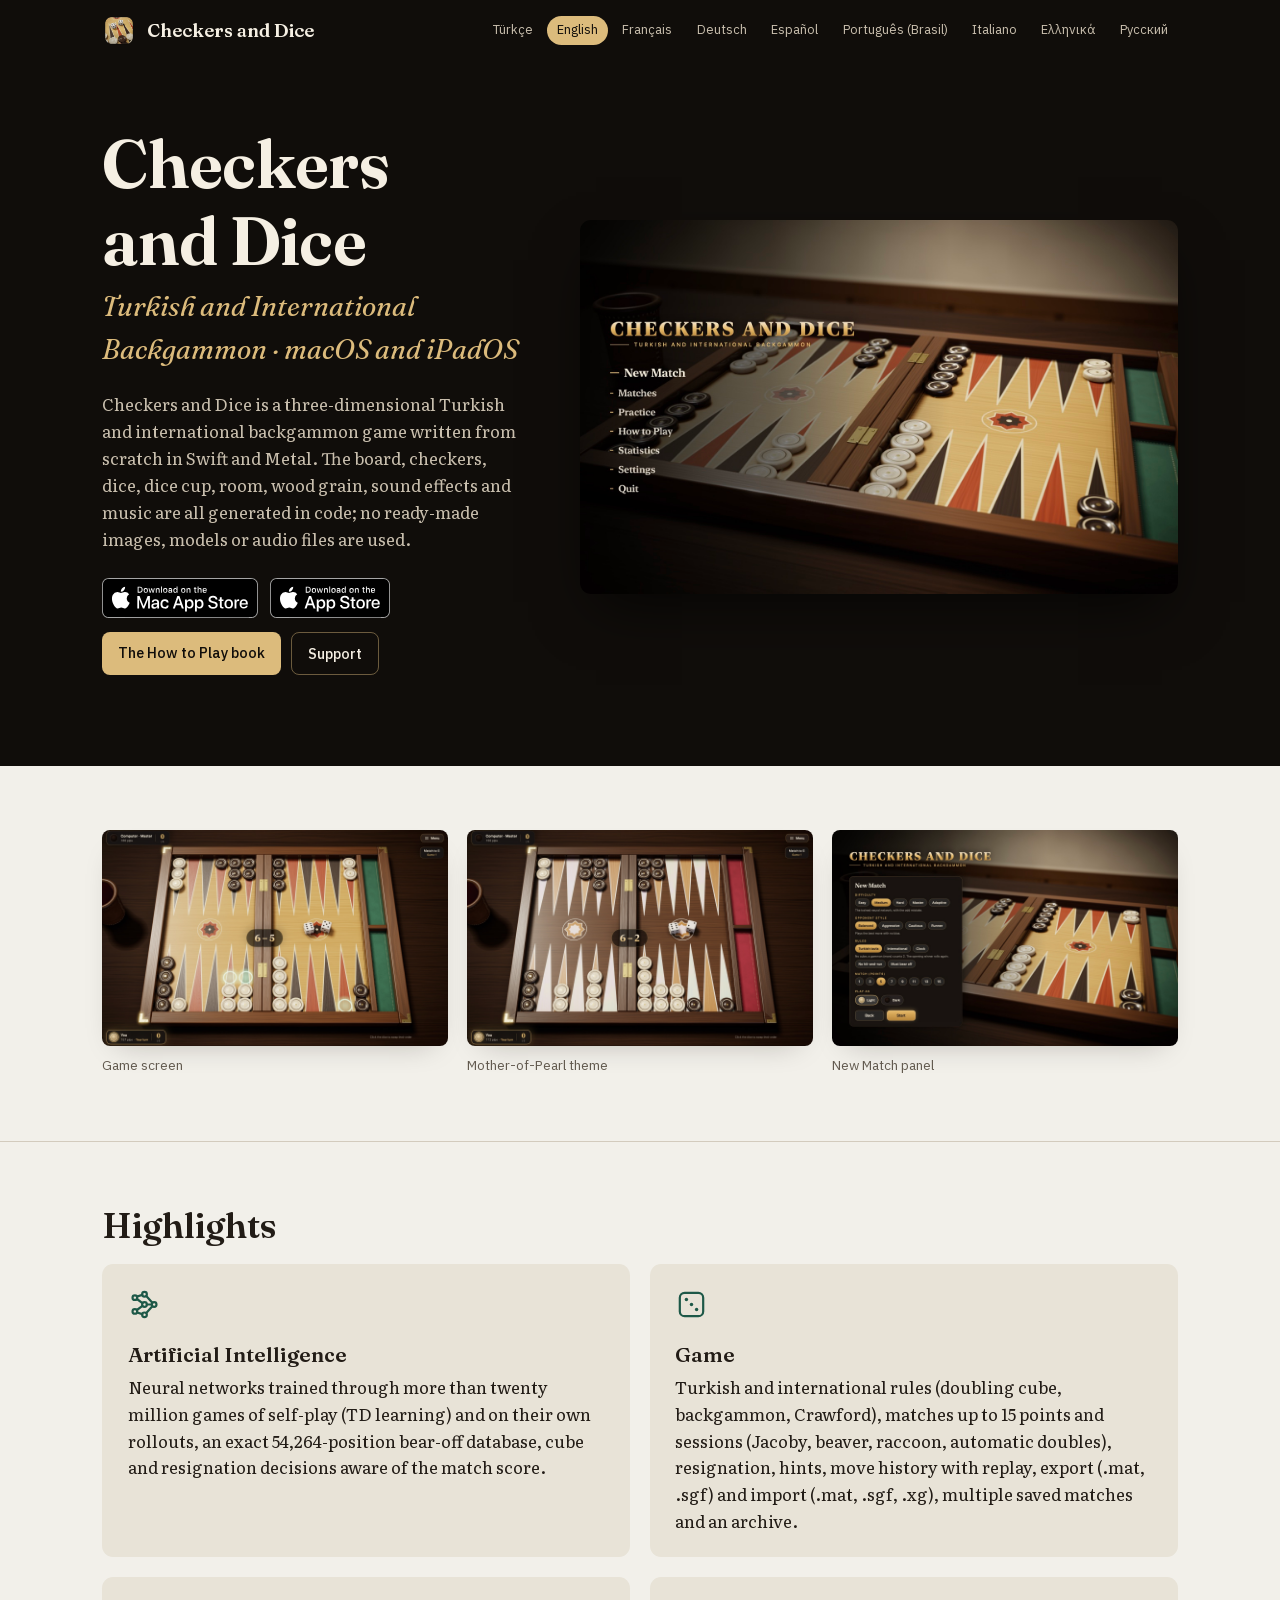
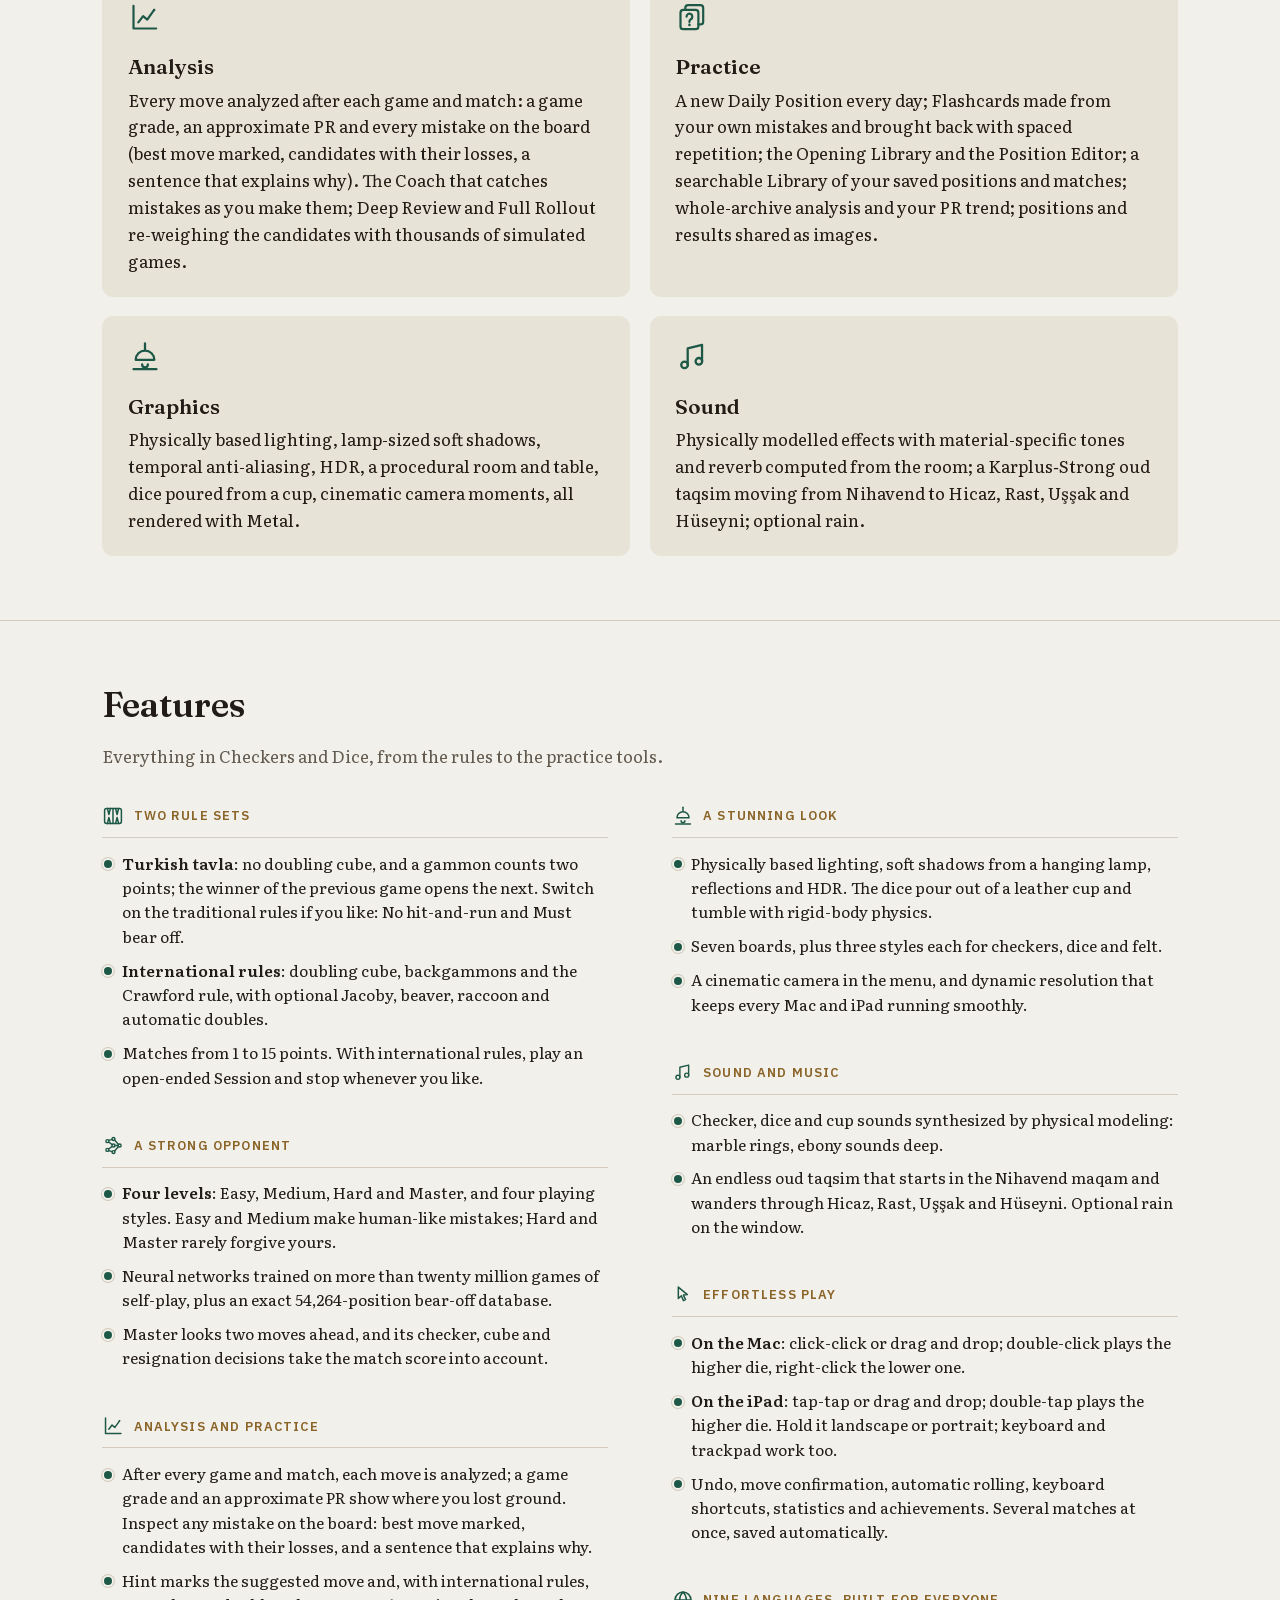
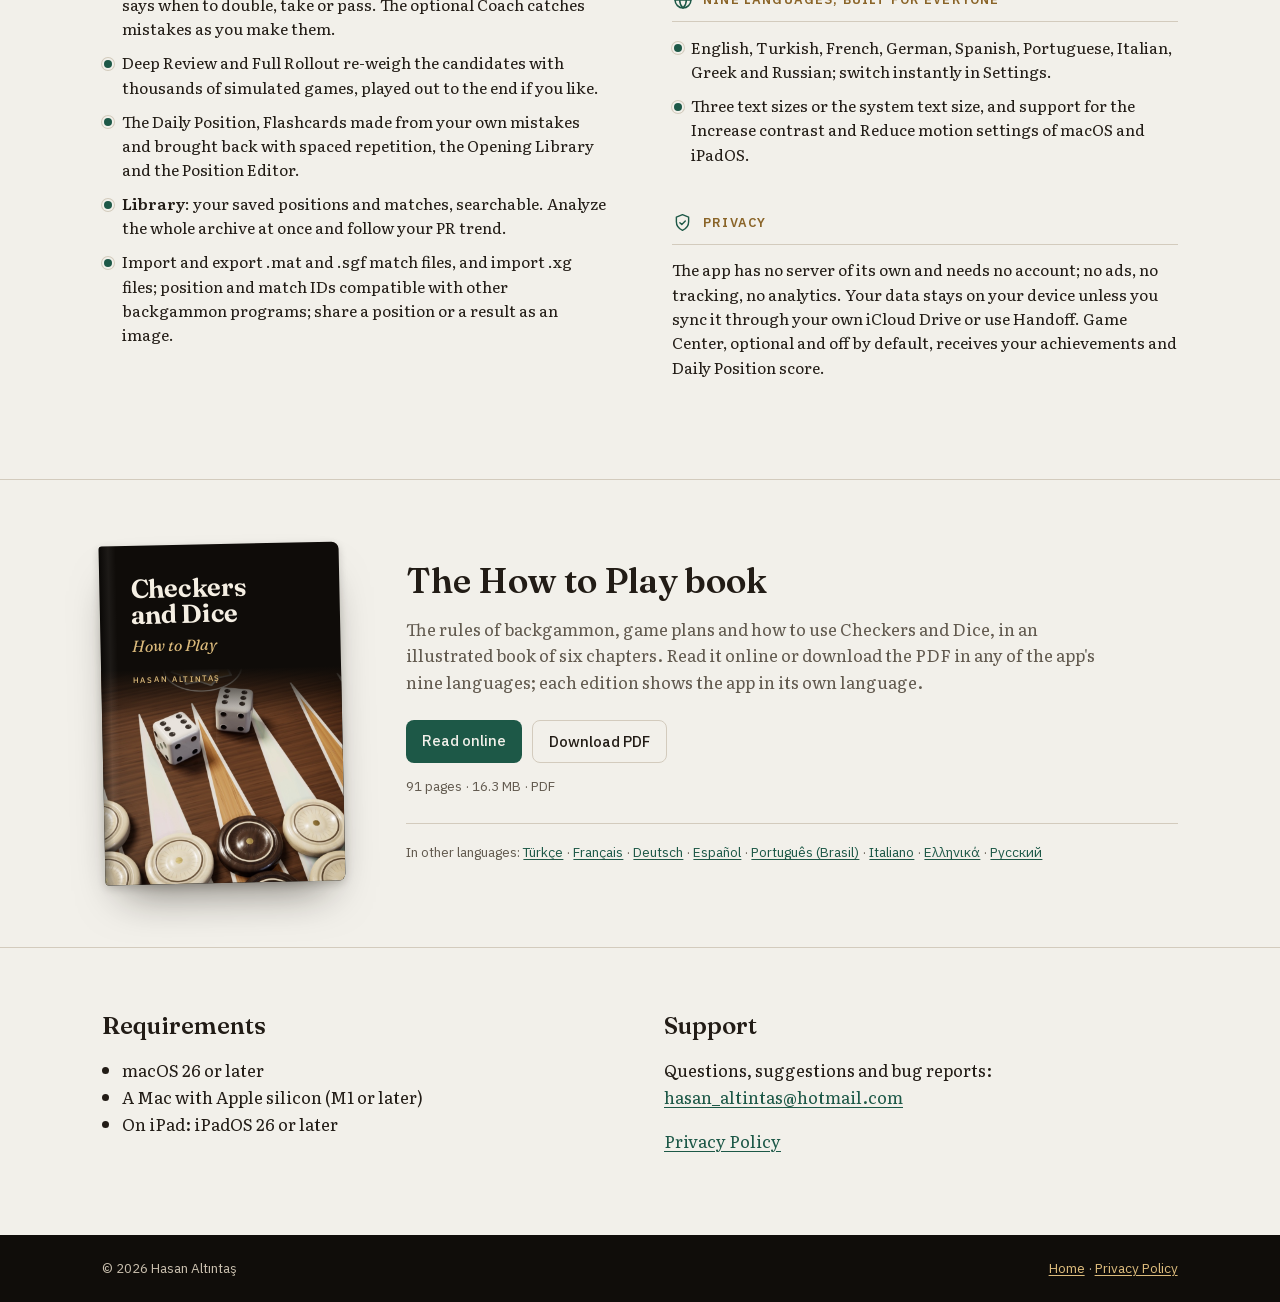
==== commit 8ca57773: "Kılavuz 509 kitapları dokuz dilde (künye 1.8.5; Şekil 5.4, 5.7, 5.9, 5.14–5.17 yeniden çizildi: şema" ====
--- a/index.html
+++ b/index.html
@@ -224,7 +224,7 @@
 <section class="bolum"><div class="ic"><div class="galeri"><figure><img src="gorsel/fr/01.jpg" alt="Écran de jeu" width="1440" height="900" loading="lazy"><figcaption>Écran de jeu</figcaption></figure><figure><img src="gorsel/fr/02.jpg" alt="Thème Marqueterie de nacre" width="1440" height="900" loading="lazy"><figcaption>Thème Marqueterie de nacre</figcaption></figure><figure><img src="gorsel/fr/05.jpg" alt="Panneau Nouveau match" width="1440" height="900" loading="lazy"><figcaption>Panneau Nouveau match</figcaption></figure></div></div></section>
 <section class="bolum"><div class="ic"><h2>Points forts</h2><div class="kartlar"><article class="kart"><span class="ikon ikon-rakip" aria-hidden="true"></span><h3>Intelligence artificielle</h3><p>Des réseaux de neurones entraînés sur plus de vingt millions de parties jouées contre eux-mêmes (apprentissage TD) et sur leurs propres rollouts, une base exacte de 54 264 positions pour la sortie des pions, des décisions de videau et d’abandon qui tiennent compte du score du match.</p></article><article class="kart"><span class="ikon ikon-zar" aria-hidden="true"></span><h3>Jeu</h3><p>Règles turques et internationales (videau, backgammon, Crawford), matchs jusqu’à 15 points et sessions (Jacoby, beaver, raccoon, doubles automatiques), abandon, indices, historique des coups avec relecture, export (.mat, .sgf) et import (.mat, .sgf, .xg), plusieurs matchs enregistrés et des archives.</p></article><article class="kart"><span class="ikon ikon-analiz" aria-hidden="true"></span><h3>Analyse</h3><p>Tous vos coups analysés après chaque partie et chaque match : note, PR approximatif et chaque erreur sur le plateau (meilleur coup marqué, candidats avec leurs pertes et une phrase qui explique pourquoi). L’Entraîneur qui détecte vos erreurs sur le moment ; l’Analyse approfondie et le Rollout complet qui réévaluent les candidats sur des milliers de parties simulées.</p></article><article class="kart"><span class="ikon ikon-calisma" aria-hidden="true"></span><h3>Entraînement</h3><p>Une nouvelle Position du jour chaque jour ; des Cartes tirées de vos erreurs, qui reviennent en répétition espacée ; la Bibliothèque des ouvertures et l’Éditeur de position ; une Bibliothèque de vos positions et matchs enregistrés, avec recherche ; l’analyse de toute l’archive et votre tendance PR ; le partage d’une position ou d’un résultat en image.</p></article><article class="kart"><span class="ikon ikon-gorsel" aria-hidden="true"></span><h3>Graphismes</h3><p>Éclairage physiquement réaliste, ombres douces à la taille de la lampe, anticrénelage temporel, HDR, pièce et table procédurales, dés versés d’un cornet et moments de caméra cinématiques, le tout rendu avec Metal.</p></article><article class="kart"><span class="ikon ikon-ses" aria-hidden="true"></span><h3>Son</h3><p>Effets modélisés physiquement, timbres propres à chaque matière et réverbération calculée d’après la pièce ; un taqsim d’oud Karplus‑Strong qui passe du Nihavend au Hicaz, au Rast, à l’Uşşak et au Hüseyni ; pluie en option.</p></article></div></div></section>
 <section class="bolum ozellikler" id="ozellikler-fr"><div class="ic"><h2>Fonctionnalités</h2><p class="onsoz">Tout ce que propose Pions et Dés, des règles aux outils d’entraînement.</p><div class="gruplar"><section class="grup"><h3><span class="ikon ikon-kurallar" aria-hidden="true"></span>DEUX JEUX DE RÈGLES</h3><ul><li><strong>Tavla turc</strong> : pas de videau, un gammon compte deux points ; le gagnant de la partie précédente ouvre la suivante. Activez au besoin les règles traditionnelles : Frapper et fuir interdit et Sortie obligée.</li><li><strong>Règles internationales</strong> : videau, backgammons et règle Crawford ; en option Jacoby, beaver, raccoon et doubles automatiques.</li><li>Matchs de 1 à 15 points. Avec les règles internationales, jouez une Session sans limite et arrêtez quand vous voulez.</li></ul></section><section class="grup"><h3><span class="ikon ikon-rakip" aria-hidden="true"></span>UN ADVERSAIRE REDOUTABLE</h3><ul><li><strong>Quatre niveaux</strong> : Facile, Moyen, Difficile et Maître, et quatre styles de jeu. Facile et Moyen font des erreurs humaines ; Difficile et Maître pardonnent rarement les vôtres.</li><li>Des réseaux de neurones entraînés sur plus de vingt millions de parties, et une base exacte de 54 264 positions de sortie.</li><li>Maître voit deux coups plus loin et tient compte du score du match.</li></ul></section><section class="grup"><h3><span class="ikon ikon-analiz" aria-hidden="true"></span>ANALYSE ET ENTRAÎNEMENT</h3><ul><li>Après chaque partie, vos coups sont analysés ; note et PR approximatif montrent où vous perdez du terrain. Examinez chaque erreur sur le plateau : meilleur coup marqué, candidats avec leurs pertes et une phrase qui explique pourquoi.</li><li>Indice marque le coup conseillé et, avec les règles internationales, dit quand doubler, accepter ou refuser. L’Entraîneur, en option, détecte vos erreurs sur le moment.</li><li>L’Analyse approfondie et le Rollout complet réévaluent les candidats sur des milliers de parties simulées, jusqu’au bout si vous voulez.</li><li>La Position du jour, des Cartes tirées de vos erreurs qui reviennent en répétition espacée, la Bibliothèque des ouvertures et l’Éditeur de position.</li><li><strong>Bibliothèque</strong> : vos positions et matchs enregistrés, avec recherche. Analysez toute l’archive d’un coup et suivez votre tendance PR.</li><li>Import et export .mat et .sgf, import des fichiers .xg ; ID de position et de match compatibles avec d’autres programmes ; partage d’une position ou d’un résultat en image.</li></ul></section><section class="grup"><h3><span class="ikon ikon-gorsel" aria-hidden="true"></span>UN RENDU SPECTACULAIRE</h3><ul><li>Éclairage physiquement réaliste, ombres douces, reflets et HDR ; les dés tombent d’un cornet en cuir et roulent avec une physique de corps rigides.</li><li>Sept plateaux et trois styles pour les pions, les dés et la feutrine.</li><li>Caméra cinématique et résolution dynamique, fluide sur tout Mac et iPad.</li></ul></section><section class="grup"><h3><span class="ikon ikon-ses" aria-hidden="true"></span>SON ET MUSIQUE</h3><ul><li>Sons de pions, de dés et de cornet synthétisés par modélisation physique : le marbre tinte, l’ébène sonne grave.</li><li>Un taqsim d’oud sans fin, du maqam Nihavend au Hicaz, au Rast, à l’Uşşak et au Hüseyni ; pluie sur la fenêtre en option.</li></ul></section><section class="grup"><h3><span class="ikon ikon-oynanis" aria-hidden="true"></span>UN JEU FLUIDE</h3><ul><li><strong>Sur Mac</strong> : clic-clic ou glisser-déposer ; un double-clic joue le plus grand dé, un clic droit le plus petit.</li><li><strong>Sur iPad</strong> : touchez ou glissez ; double toucher pour le plus grand dé, en paysage comme en portrait.</li><li>Annuler, confirmation des coups, lancer automatique, raccourcis clavier, statistiques et succès. Plusieurs matchs à la fois, enregistrés automatiquement.</li></ul></section><section class="grup"><h3><span class="ikon ikon-dil" aria-hidden="true"></span>NEUF LANGUES, POUR TOUS</h3><ul><li>Français, anglais, turc, allemand, espagnol, portugais, italien, grec et russe ; changez de langue à tout moment dans les Réglages.</li><li>Trois tailles de texte ou celle du système ; Augmenter le contraste et Réduire les animations respectés.</li></ul></section><section class="grup"><h3><span class="ikon ikon-gizlilik" aria-hidden="true"></span>CONFIDENTIALITÉ</h3><p>L’app n’a pas de serveur propre et ne demande aucun compte ; ni publicité, ni pistage, ni analyse. Vos données restent sur votre appareil, sauf si vous les synchronisez via votre iCloud Drive ou utilisez Handoff. Game Center, facultatif et désactivé par défaut, reçoit vos succès et votre score de la Position du jour.</p></section></div></div></section>
-<section class="bolum" id="kitap-fr"><div class="ic kitap-vitrin"><a class="kapak" href="kitap/fr/" tabindex="-1" aria-hidden="true"><img src="gorsel/kitap-kapak.jpg" alt="" width="760" height="694" loading="lazy"><span class="kapak-yazi"><span class="kapak-ad">Pions et Dés</span><span class="kapak-alt">Comment jouer</span><span class="kapak-yazar">Hasan Altıntaş</span></span></a><div class="kitap-metin"><h2>Le livre Comment jouer</h2><p class="onsoz">Les règles du backgammon, les plans de jeu et l’utilisation de Pions et Dés, dans un livre illustré en six chapitres. Lisez-le en ligne ou téléchargez le PDF dans l’une des neuf langues de l’app ; chaque édition montre l’app dans sa langue.</p><p class="k-dugmeler"><a class="dugme birincil" href="kitap/fr/">Lire en ligne</a><a class="dugme ikincil" href="kitap/fr/Pions-et-Des-Comment-jouer.pdf" download>Télécharger le PDF</a></p><p class="k-bilgi">96 pages · 16,5 Mo · PDF</p><p class="k-diger"><span>Dans d’autres langues :</span> <a href="kitap/tr/" hreflang="tr" lang="tr">Türkçe</a> · <a href="kitap/en/" hreflang="en" lang="en">English</a> · <a href="kitap/de/" hreflang="de" lang="de">Deutsch</a> · <a href="kitap/es/" hreflang="es" lang="es">Español</a> · <a href="kitap/pt/" hreflang="pt" lang="pt">Português (Brasil)</a> · <a href="kitap/it/" hreflang="it" lang="it">Italiano</a> · <a href="kitap/el/" hreflang="el" lang="el">Ελληνικά</a> · <a href="kitap/ru/" hreflang="ru" lang="ru">Русский</a></p></div></div></section>
+<section class="bolum" id="kitap-fr"><div class="ic kitap-vitrin"><a class="kapak" href="kitap/fr/" tabindex="-1" aria-hidden="true"><img src="gorsel/kitap-kapak.jpg" alt="" width="760" height="694" loading="lazy"><span class="kapak-yazi"><span class="kapak-ad">Pions et Dés</span><span class="kapak-alt">Comment jouer</span><span class="kapak-yazar">Hasan Altıntaş</span></span></a><div class="kitap-metin"><h2>Le livre Comment jouer</h2><p class="onsoz">Les règles du backgammon, les plans de jeu et l’utilisation de Pions et Dés, dans un livre illustré en six chapitres. Lisez-le en ligne ou téléchargez le PDF dans l’une des neuf langues de l’app ; chaque édition montre l’app dans sa langue.</p><p class="k-dugmeler"><a class="dugme birincil" href="kitap/fr/">Lire en ligne</a><a class="dugme ikincil" href="kitap/fr/Pions-et-Des-Comment-jouer.pdf" download>Télécharger le PDF</a></p><p class="k-bilgi">96 pages · 16,6 Mo · PDF</p><p class="k-diger"><span>Dans d’autres langues :</span> <a href="kitap/tr/" hreflang="tr" lang="tr">Türkçe</a> · <a href="kitap/en/" hreflang="en" lang="en">English</a> · <a href="kitap/de/" hreflang="de" lang="de">Deutsch</a> · <a href="kitap/es/" hreflang="es" lang="es">Español</a> · <a href="kitap/pt/" hreflang="pt" lang="pt">Português (Brasil)</a> · <a href="kitap/it/" hreflang="it" lang="it">Italiano</a> · <a href="kitap/el/" hreflang="el" lang="el">Ελληνικά</a> · <a href="kitap/ru/" hreflang="ru" lang="ru">Русский</a></p></div></div></section>
 <section class="bolum" id="destek-fr"><div class="ic iki"><div><h2>Configuration requise</h2><ul><li>macOS 26 ou version ultérieure</li><li>Un Mac avec puce Apple (M1 ou ultérieure)</li><li>Sur iPad : iPadOS 26 ou version ultérieure</li></ul></div><div><h2>Assistance</h2><p>Questions, suggestions et signalements de bugs : <a href="mailto:hasan_altintas@hotmail.com">hasan_altintas@hotmail.com</a></p><p><a href="privacy-policy.html?lang=fr">Politique de confidentialité</a></p></div></div></section>
 </div>
 <div class="dil" lang="de">
@@ -240,7 +240,7 @@
 <section class="bolum"><div class="ic"><div class="galeri"><figure><img src="gorsel/es/01.jpg" alt="Pantalla de juego" width="1440" height="900" loading="lazy"><figcaption>Pantalla de juego</figcaption></figure><figure><img src="gorsel/es/02.jpg" alt="Tema Nácar incrustado" width="1440" height="900" loading="lazy"><figcaption>Tema Nácar incrustado</figcaption></figure><figure><img src="gorsel/es/05.jpg" alt="Panel Nueva partida" width="1440" height="900" loading="lazy"><figcaption>Panel Nueva partida</figcaption></figure></div></div></section>
 <section class="bolum"><div class="ic"><h2>Lo más destacado</h2><div class="kartlar"><article class="kart"><span class="ikon ikon-rakip" aria-hidden="true"></span><h3>Inteligencia artificial</h3><p>Redes neuronales entrenadas con más de veinte millones de partidas contra sí mismas (aprendizaje TD) y con sus propios rollouts, una base de datos exacta de 54.264 posiciones para sacar fichas y decisiones de cubo y de rendición que tienen en cuenta el marcador.</p></article><article class="kart"><span class="ikon ikon-zar" aria-hidden="true"></span><h3>Juego</h3><p>Reglas turcas e internacionales (cubo doblador, backgammon, Crawford), partidas de hasta 15 puntos y sesiones (Jacoby, beaver, raccoon, dobles automáticos), rendición, pistas, historial de jugadas con repetición, exportación (.mat, .sgf) e importación (.mat, .sgf, .xg), varias partidas guardadas y un archivo.</p></article><article class="kart"><span class="ikon ikon-analiz" aria-hidden="true"></span><h3>Análisis</h3><p>Todas tus jugadas analizadas tras cada juego y cada partida: nota, PR aproximado y cada error en el tablero (mejor jugada marcada, candidatas con sus pérdidas y una frase que explica por qué). El Entrenador, que detecta tus errores al momento; el Análisis profundo y el Rollout completo, que reevalúan las candidatas con miles de partidas simuladas.</p></article><article class="kart"><span class="ikon ikon-calisma" aria-hidden="true"></span><h3>Práctica</h3><p>Una nueva Posición del día cada día; Tarjetas hechas con tus propios errores que vuelven con repetición espaciada; la Biblioteca de aperturas y el Editor de posiciones; una Biblioteca con búsqueda de tus posiciones y partidas guardadas; el análisis de todo el archivo de una vez y tu tendencia de PR; posiciones y resultados para compartir como imagen.</p></article><article class="kart"><span class="ikon ikon-gorsel" aria-hidden="true"></span><h3>Gráficos</h3><p>Iluminación basada en la física, sombras suaves del tamaño de la lámpara, antialiasing temporal, HDR, sala y mesa procedurales, dados vertidos desde un cubilete y momentos de cámara cinematográficos, todo renderizado con Metal.</p></article><article class="kart"><span class="ikon ikon-ses" aria-hidden="true"></span><h3>Sonido</h3><p>Efectos modelados físicamente, con timbres propios de cada material y una reverberación calculada a partir de la sala; un taqsim de oud Karplus‑Strong que pasa de Nihavend a Hicaz, Rast, Uşşak y Hüseyni; lluvia opcional.</p></article></div></div></section>
 <section class="bolum ozellikler" id="ozellikler-es"><div class="ic"><h2>Funciones</h2><p class="onsoz">Todo lo que ofrece Fichas y Dados, desde las reglas hasta las herramientas de práctica.</p><div class="gruplar"><section class="grup"><h3><span class="ikon ikon-kurallar" aria-hidden="true"></span>DOS REGLAMENTOS</h3><ul><li><strong>Tavla turco</strong>: sin cubo doblador, y el gammon vale dos puntos; el ganador del juego anterior abre el siguiente. Si quieres, activa las reglas tradicionales: Sin comer y escapar y Sacar obligatorio.</li><li><strong>Reglas internacionales</strong>: cubo doblador, backgammons y regla Crawford; opcionalmente Jacoby, beaver, raccoon y dobles automáticos.</li><li>Partidas de 1 a 15 puntos. Con reglas internacionales, juega una Sesión sin límite y termínala cuando quieras.</li></ul></section><section class="grup"><h3><span class="ikon ikon-rakip" aria-hidden="true"></span>UN RIVAL DE CUIDADO</h3><ul><li><strong>Cuatro niveles</strong>: Fácil, Medio, Difícil y Maestro, y cuatro estilos de juego. Fácil y Medio cometen errores humanos; Difícil y Maestro rara vez perdonan los tuyos.</li><li>Redes neuronales entrenadas con más de veinte millones de partidas contra sí mismas y una base de datos exacta de 54.264 posiciones para sacar fichas.</li><li>Maestro mira dos jugadas por delante y tiene en cuenta el marcador.</li></ul></section><section class="grup"><h3><span class="ikon ikon-analiz" aria-hidden="true"></span>ANÁLISIS Y PRÁCTICA</h3><ul><li>Tras cada juego se analizan tus jugadas; la nota y un PR aproximado muestran dónde pierdes terreno. Examina cada error en el tablero: mejor jugada marcada, candidatas con sus pérdidas y una frase que explica por qué.</li><li>Pista marca la jugada recomendada y, con reglas internacionales, dice cuándo doblar, aceptar o rechazar. El Entrenador, opcional, detecta tus errores al momento.</li><li>El Análisis profundo y el Rollout completo reevalúan las candidatas con miles de partidas simuladas, jugadas hasta el final si quieres.</li><li>La Posición del día, Tarjetas hechas con tus propios errores que vuelven con repetición espaciada, la Biblioteca de aperturas y el Editor de posiciones.</li><li><strong>Biblioteca</strong>: tus posiciones y partidas guardadas, con búsqueda. Analiza todo el archivo de una vez y sigue tu tendencia de PR.</li><li>Importa y exporta archivos de partida .mat y .sgf, e importa archivos .xg; ID de posición y de partida compatibles con otros programas; comparte una posición o un resultado como imagen.</li></ul></section><section class="grup"><h3><span class="ikon ikon-gorsel" aria-hidden="true"></span>UN ASPECTO ESPECTACULAR</h3><ul><li>Iluminación basada en la física, sombras suaves, reflejos y HDR; los dados caen de un cubilete de cuero y ruedan con física de sólidos rígidos.</li><li>Siete tableros y tres estilos para fichas, dados y tapete.</li><li>Cámara cinematográfica y resolución dinámica, fluido en cualquier Mac o iPad.</li></ul></section><section class="grup"><h3><span class="ikon ikon-ses" aria-hidden="true"></span>SONIDO Y MÚSICA</h3><ul><li>Sonidos de fichas, dados y cubilete sintetizados por modelado físico: el mármol tintinea, el ébano suena grave.</li><li>Un taqsim de oud interminable, del maqam Nihavend a Hicaz, Rast, Uşşak y Hüseyni; lluvia en la ventana, opcional.</li></ul></section><section class="grup"><h3><span class="ikon ikon-oynanis" aria-hidden="true"></span>JUEGO SIN ESFUERZO</h3><ul><li><strong>En el Mac</strong>: clic y clic o arrastrar y soltar; el doble clic juega el dado mayor y el clic derecho, el menor.</li><li><strong>En el iPad</strong>: toca la ficha y luego el destino, o arrástrala; el doble toque juega el dado mayor, en horizontal o en vertical.</li><li>Deshacer, confirmación de jugadas, tirada automática, atajos de teclado, estadísticas y logros. Varias partidas a la vez, guardadas automáticamente.</li></ul></section><section class="grup"><h3><span class="ikon ikon-dil" aria-hidden="true"></span>NUEVE IDIOMAS, PARA TODOS</h3><ul><li>Español, inglés, turco, francés, alemán, portugués, italiano, griego y ruso; cambia de idioma al instante en Ajustes.</li><li>Tres tamaños de texto o el del sistema, y compatibilidad con los ajustes Aumentar contraste y Reducir movimiento de macOS e iPadOS.</li></ul></section><section class="grup"><h3><span class="ikon ikon-gizlilik" aria-hidden="true"></span>PRIVACIDAD</h3><p>La app no tiene servidor propio ni pide cuenta; sin anuncios, sin rastreo ni analítica. Tus datos se quedan en tu dispositivo, salvo que los sincronices con tu iCloud Drive o uses Handoff. Game Center, opcional y desactivado por defecto, recibe tus logros y tu puntuación de la Posición del día.</p></section></div></div></section>
-<section class="bolum" id="kitap-es"><div class="ic kitap-vitrin"><a class="kapak" href="kitap/es/" tabindex="-1" aria-hidden="true"><img src="gorsel/kitap-kapak.jpg" alt="" width="760" height="694" loading="lazy"><span class="kapak-yazi"><span class="kapak-ad">Fichas y Dados</span><span class="kapak-alt">Cómo jugar</span><span class="kapak-yazar">Hasan Altıntaş</span></span></a><div class="kitap-metin"><h2>El libro Cómo jugar</h2><p class="onsoz">Las reglas del backgammon, los planes de juego y cómo usar Fichas y Dados, en un libro ilustrado de seis capítulos. Léelo en línea o descarga el PDF en cualquiera de los nueve idiomas de la app; cada edición muestra la app en su idioma.</p><p class="k-dugmeler"><a class="dugme birincil" href="kitap/es/">Leer en línea</a><a class="dugme ikincil" href="kitap/es/Fichas-y-Dados-Como-jugar.pdf" download>Descargar PDF</a></p><p class="k-bilgi">94 páginas · 16,4 MB · PDF</p><p class="k-diger"><span>En otros idiomas:</span> <a href="kitap/tr/" hreflang="tr" lang="tr">Türkçe</a> · <a href="kitap/en/" hreflang="en" lang="en">English</a> · <a href="kitap/fr/" hreflang="fr" lang="fr">Français</a> · <a href="kitap/de/" hreflang="de" lang="de">Deutsch</a> · <a href="kitap/pt/" hreflang="pt" lang="pt">Português (Brasil)</a> · <a href="kitap/it/" hreflang="it" lang="it">Italiano</a> · <a href="kitap/el/" hreflang="el" lang="el">Ελληνικά</a> · <a href="kitap/ru/" hreflang="ru" lang="ru">Русский</a></p></div></div></section>
+<section class="bolum" id="kitap-es"><div class="ic kitap-vitrin"><a class="kapak" href="kitap/es/" tabindex="-1" aria-hidden="true"><img src="gorsel/kitap-kapak.jpg" alt="" width="760" height="694" loading="lazy"><span class="kapak-yazi"><span class="kapak-ad">Fichas y Dados</span><span class="kapak-alt">Cómo jugar</span><span class="kapak-yazar">Hasan Altıntaş</span></span></a><div class="kitap-metin"><h2>El libro Cómo jugar</h2><p class="onsoz">Las reglas del backgammon, los planes de juego y cómo usar Fichas y Dados, en un libro ilustrado de seis capítulos. Léelo en línea o descarga el PDF en cualquiera de los nueve idiomas de la app; cada edición muestra la app en su idioma.</p><p class="k-dugmeler"><a class="dugme birincil" href="kitap/es/">Leer en línea</a><a class="dugme ikincil" href="kitap/es/Fichas-y-Dados-Como-jugar.pdf" download>Descargar PDF</a></p><p class="k-bilgi">94 páginas · 16,5 MB · PDF</p><p class="k-diger"><span>En otros idiomas:</span> <a href="kitap/tr/" hreflang="tr" lang="tr">Türkçe</a> · <a href="kitap/en/" hreflang="en" lang="en">English</a> · <a href="kitap/fr/" hreflang="fr" lang="fr">Français</a> · <a href="kitap/de/" hreflang="de" lang="de">Deutsch</a> · <a href="kitap/pt/" hreflang="pt" lang="pt">Português (Brasil)</a> · <a href="kitap/it/" hreflang="it" lang="it">Italiano</a> · <a href="kitap/el/" hreflang="el" lang="el">Ελληνικά</a> · <a href="kitap/ru/" hreflang="ru" lang="ru">Русский</a></p></div></div></section>
 <section class="bolum" id="destek-es"><div class="ic iki"><div><h2>Requisitos</h2><ul><li>macOS 26 o posterior</li><li>Un Mac con chip de Apple (M1 o posterior)</li><li>En el iPad: iPadOS 26 o posterior</li></ul></div><div><h2>Soporte</h2><p>Preguntas, sugerencias e informes de errores: <a href="mailto:hasan_altintas@hotmail.com">hasan_altintas@hotmail.com</a></p><p><a href="privacy-policy.html?lang=es">Política de privacidad</a></p></div></div></section>
 </div>
 <div class="dil" lang="pt">
@@ -272,7 +272,7 @@
 <section class="bolum"><div class="ic"><div class="galeri"><figure><img src="gorsel/ru/01.jpg" alt="Игровой экран" width="1440" height="900" loading="lazy"><figcaption>Игровой экран</figcaption></figure><figure><img src="gorsel/ru/02.jpg" alt="Тема «Перламутр»" width="1440" height="900" loading="lazy"><figcaption>Тема «Перламутр»</figcaption></figure><figure><img src="gorsel/ru/05.jpg" alt="Панель «Новый матч»" width="1440" height="900" loading="lazy"><figcaption>Панель «Новый матч»</figcaption></figure></div></div></section>
 <section class="bolum"><div class="ic"><h2>Главное</h2><div class="kartlar"><article class="kart"><span class="ikon ikon-rakip" aria-hidden="true"></span><h3>Искусственный интеллект</h3><p>Нейросети, обученные более чем на двадцати миллионах партий игры с самими собой (TD-обучение) и на собственных симуляциях, точная база вывода из 54 264 позиций, решения по кубу и сдаче с учётом счёта матча.</p></article><article class="kart"><span class="ikon ikon-zar" aria-hidden="true"></span><h3>Игра</h3><p>Турецкие и международные правила (куб удвоения, бэкгаммон, Кроуфорд), матчи до 15 очков и сессии (Джекоби, бивер, ракун, автоматические удвоения), сдача, подсказки, история ходов с повтором, экспорт (.mat, .sgf) и импорт (.mat, .sgf, .xg), несколько сохранённых матчей и архив.</p></article><article class="kart"><span class="ikon ikon-analiz" aria-hidden="true"></span><h3>Анализ</h3><p>После каждой партии и матча анализируется каждый ход: оценка партии, примерный PR и любая ошибка на доске (лучший ход отмечен, кандидаты с их потерями и фраза, объясняющая почему). Тренер, который ловит ошибки сразу; Глубокий разбор и Полный роллаут, переоценивающие кандидатов тысячами симулированных партий.</p></article><article class="kart"><span class="ikon ikon-calisma" aria-hidden="true"></span><h3>Тренировка</h3><p>Позиция дня, каждый день новая; Карточки из ваших собственных ошибок с интервальным повторением; Библиотека дебютов и Редактор позиции; Библиотека сохранённых позиций и матчей с поиском; разбор всего архива разом и тренд PR; делитесь позицией или результатом как картинкой.</p></article><article class="kart"><span class="ikon ikon-gorsel" aria-hidden="true"></span><h3>Графика</h3><p>Физически корректное освещение, мягкие тени от лампы, временное сглаживание, HDR, процедурные комната и стол, зары, высыпающиеся из стакана, кинематографичные движения камеры — всё на Metal.</p></article><article class="kart"><span class="ikon ikon-ses" aria-hidden="true"></span><h3>Звук</h3><p>Эффекты с физическим моделированием, тембры по материалам и реверберация, рассчитанная по комнате; таксим на уде (синтез Карплуса‑Стронга), переходящий из Нихавенда в Хиджаз, Раст, Ушшак и Хусейни; дождь по желанию.</p></article></div></div></section>
 <section class="bolum ozellikler" id="ozellikler-ru"><div class="ic"><h2>Возможности</h2><p class="onsoz">Всё, что умеет приложение «Шашки и Кости»: от правил до инструментов тренировки.</p><div class="gruplar"><section class="grup"><h3><span class="ikon ikon-kurallar" aria-hidden="true"></span>ДВА СВОДА ПРАВИЛ</h3><ul><li><strong>Турецкие нарды</strong> — короткие нарды по турецким правилам: без куба удвоения, марс считается за два очка; победитель предыдущей партии начинает следующую. При желании включите традиционные правила: Без «бей и беги» и Обязательный вывод.</li><li><strong>Международные правила</strong>: куб удвоения, бэкгаммон и правило Кроуфорда, по желанию — Джекоби, бивер, ракун и автоматические удвоения.</li><li>Матчи от 1 до 15 очков. По международным правилам — Сессия без фиксированной длины: играйте и останавливайтесь, когда захотите.</li></ul></section><section class="grup"><h3><span class="ikon ikon-rakip" aria-hidden="true"></span>СИЛЬНЫЙ СОПЕРНИК</h3><ul><li><strong>Четыре уровня</strong>: Лёгкий, Средний, Сложный и Мастер, и четыре стиля игры. Лёгкий и Средний ошибаются по-человечески; Сложный и Мастер редко прощают ваши ошибки.</li><li>Нейросети, обученные более чем на двадцати миллионах партий с самими собой, и точная база вывода из 54 264 позиций.</li><li>Мастер смотрит на два хода вперёд; ходы, решения по кубу и сдаче учитывают счёт матча.</li></ul></section><section class="grup"><h3><span class="ikon ikon-analiz" aria-hidden="true"></span>АНАЛИЗ И ТРЕНИРОВКА</h3><ul><li>После каждой партии и матча анализируется каждый ход; оценка партии и примерный PR показывают, где вы теряли очки. Разберите любую ошибку на доске: лучший ход отмечен, кандидаты с их потерями и фраза, объясняющая почему.</li><li>Подсказка отмечает рекомендуемый ход, а по международным правилам говорит, когда удвоить, принять или отказаться. Тренер по желанию ловит ошибки сразу; верните ход и переиграйте.</li><li>Глубокий разбор и Полный роллаут переоценивают кандидатов тысячами симулированных партий, при желании до конца игры.</li><li>Позиция дня, Карточки из ваших собственных ошибок с интервальным повторением, Библиотека дебютов и Редактор позиции.</li><li><strong>Библиотека</strong>: сохранённые позиции и матчи с поиском. Разберите весь архив разом и следите за трендом PR.</li><li>Импорт и экспорт файлов матчей .mat и .sgf, импорт файлов .xg; ID позиции и матча совместимы с другими программами; делитесь позицией или результатом как картинкой.</li></ul></section><section class="grup"><h3><span class="ikon ikon-gorsel" aria-hidden="true"></span>ПОТРЯСАЮЩИЙ ВИД</h3><ul><li>Физически корректное освещение, мягкие тени от висящей лампы, отражения и HDR. Зары высыпаются из кожаного стакана и катятся по законам физики твёрдых тел.</li><li>Семь досок и по три стиля шашек, зар и сукна.</li><li>Кинематографичная камера и динамическое разрешение: плавно на любом Mac и iPad.</li></ul></section><section class="grup"><h3><span class="ikon ikon-ses" aria-hidden="true"></span>ЗВУК И МУЗЫКА</h3><ul><li>Звуки шашек, зар и стакана синтезированы физическим моделированием: мрамор звенит, эбен звучит низко.</li><li>Бесконечный таксим на уде, который начинается в макаме Нихавенд и странствует по Хиджазу, Расту, Ушшаку и Хусейни. Дождь за окном по желанию.</li></ul></section><section class="grup"><h3><span class="ikon ikon-oynanis" aria-hidden="true"></span>ИГРАТЬ ЛЕГКО</h3><ul><li><strong>На Mac</strong>: щелчок-щелчок или перетаскивание; двойной щелчок играет больший зар, правая кнопка — меньший.</li><li><strong>На iPad</strong>: касание или перетаскивание; двойное касание играет больший зар. Горизонтально или вертикально, с клавиатурой и трекпадом.</li><li>Отмена, подтверждение хода, автоматический бросок, клавиатурные сокращения, статистика и достижения. Несколько матчей одновременно, с автосохранением.</li></ul></section><section class="grup"><h3><span class="ikon ikon-dil" aria-hidden="true"></span>ДЕВЯТЬ ЯЗЫКОВ, ДЛЯ ВСЕХ</h3><ul><li>Русский, английский, турецкий, французский, немецкий, испанский, португальский, итальянский и греческий; язык меняется мгновенно в разделе «Настройки».</li><li>Три размера текста или системный, поддержка настроек «Увеличить контрастность» и «Уменьшить движение» в macOS и iPadOS.</li></ul></section><section class="grup"><h3><span class="ikon ikon-gizlilik" aria-hidden="true"></span>КОНФИДЕНЦИАЛЬНОСТЬ</h3><p>У приложения нет собственного сервера, и оно не требует учётной записи; без рекламы, отслеживания и аналитики. Ваши данные остаются на вашем устройстве, если вы не синхронизируете их через свой iCloud Drive и не пользуетесь Handoff. Game Center, необязательный и по умолчанию выключенный, получает ваши достижения и результат Позиции дня.</p></section></div></div></section>
-<section class="bolum" id="kitap-ru"><div class="ic kitap-vitrin"><a class="kapak" href="kitap/ru/" tabindex="-1" aria-hidden="true"><img src="gorsel/kitap-kapak.jpg" alt="" width="760" height="694" loading="lazy"><span class="kapak-yazi"><span class="kapak-ad">Шашки и Кости</span><span class="kapak-alt">Как играть</span><span class="kapak-yazar">Hasan Altıntaş</span></span></a><div class="kitap-metin"><h2>Книга «Как играть»</h2><p class="onsoz">Правила нард, планы игры и работа с приложением Шашки и Кости в иллюстрированной книге из шести глав. Читайте онлайн или скачайте PDF на любом из девяти языков приложения; в каждом издании приложение показано на его языке.</p><p class="k-dugmeler"><a class="dugme birincil" href="kitap/ru/">Читать онлайн</a><a class="dugme ikincil" href="kitap/ru/Shashki-i-Kosti-Kak-igrat.pdf" download>Скачать PDF</a></p><p class="k-bilgi">97 стр. · 16,8 МБ · PDF</p><p class="k-diger"><span>На других языках:</span> <a href="kitap/tr/" hreflang="tr" lang="tr">Türkçe</a> · <a href="kitap/en/" hreflang="en" lang="en">English</a> · <a href="kitap/fr/" hreflang="fr" lang="fr">Français</a> · <a href="kitap/de/" hreflang="de" lang="de">Deutsch</a> · <a href="kitap/es/" hreflang="es" lang="es">Español</a> · <a href="kitap/pt/" hreflang="pt" lang="pt">Português (Brasil)</a> · <a href="kitap/it/" hreflang="it" lang="it">Italiano</a> · <a href="kitap/el/" hreflang="el" lang="el">Ελληνικά</a></p></div></div></section>
+<section class="bolum" id="kitap-ru"><div class="ic kitap-vitrin"><a class="kapak" href="kitap/ru/" tabindex="-1" aria-hidden="true"><img src="gorsel/kitap-kapak.jpg" alt="" width="760" height="694" loading="lazy"><span class="kapak-yazi"><span class="kapak-ad">Шашки и Кости</span><span class="kapak-alt">Как играть</span><span class="kapak-yazar">Hasan Altıntaş</span></span></a><div class="kitap-metin"><h2>Книга «Как играть»</h2><p class="onsoz">Правила нард, планы игры и работа с приложением Шашки и Кости в иллюстрированной книге из шести глав. Читайте онлайн или скачайте PDF на любом из девяти языков приложения; в каждом издании приложение показано на его языке.</p><p class="k-dugmeler"><a class="dugme birincil" href="kitap/ru/">Читать онлайн</a><a class="dugme ikincil" href="kitap/ru/Shashki-i-Kosti-Kak-igrat.pdf" download>Скачать PDF</a></p><p class="k-bilgi">97 стр. · 16,9 МБ · PDF</p><p class="k-diger"><span>На других языках:</span> <a href="kitap/tr/" hreflang="tr" lang="tr">Türkçe</a> · <a href="kitap/en/" hreflang="en" lang="en">English</a> · <a href="kitap/fr/" hreflang="fr" lang="fr">Français</a> · <a href="kitap/de/" hreflang="de" lang="de">Deutsch</a> · <a href="kitap/es/" hreflang="es" lang="es">Español</a> · <a href="kitap/pt/" hreflang="pt" lang="pt">Português (Brasil)</a> · <a href="kitap/it/" hreflang="it" lang="it">Italiano</a> · <a href="kitap/el/" hreflang="el" lang="el">Ελληνικά</a></p></div></div></section>
 <section class="bolum" id="destek-ru"><div class="ic iki"><div><h2>Требования</h2><ul><li>macOS 26 или новее</li><li>Mac с Apple silicon (M1 или новее)</li><li>На iPad: iPadOS 26 или новее</li></ul></div><div><h2>Поддержка</h2><p>Вопросы, предложения и сообщения об ошибках: <a href="mailto:hasan_altintas@hotmail.com">hasan_altintas@hotmail.com</a></p><p><a href="privacy-policy.html?lang=ru">Политика конфиденциальности</a></p></div></div></section>
 </div>
 </main>
